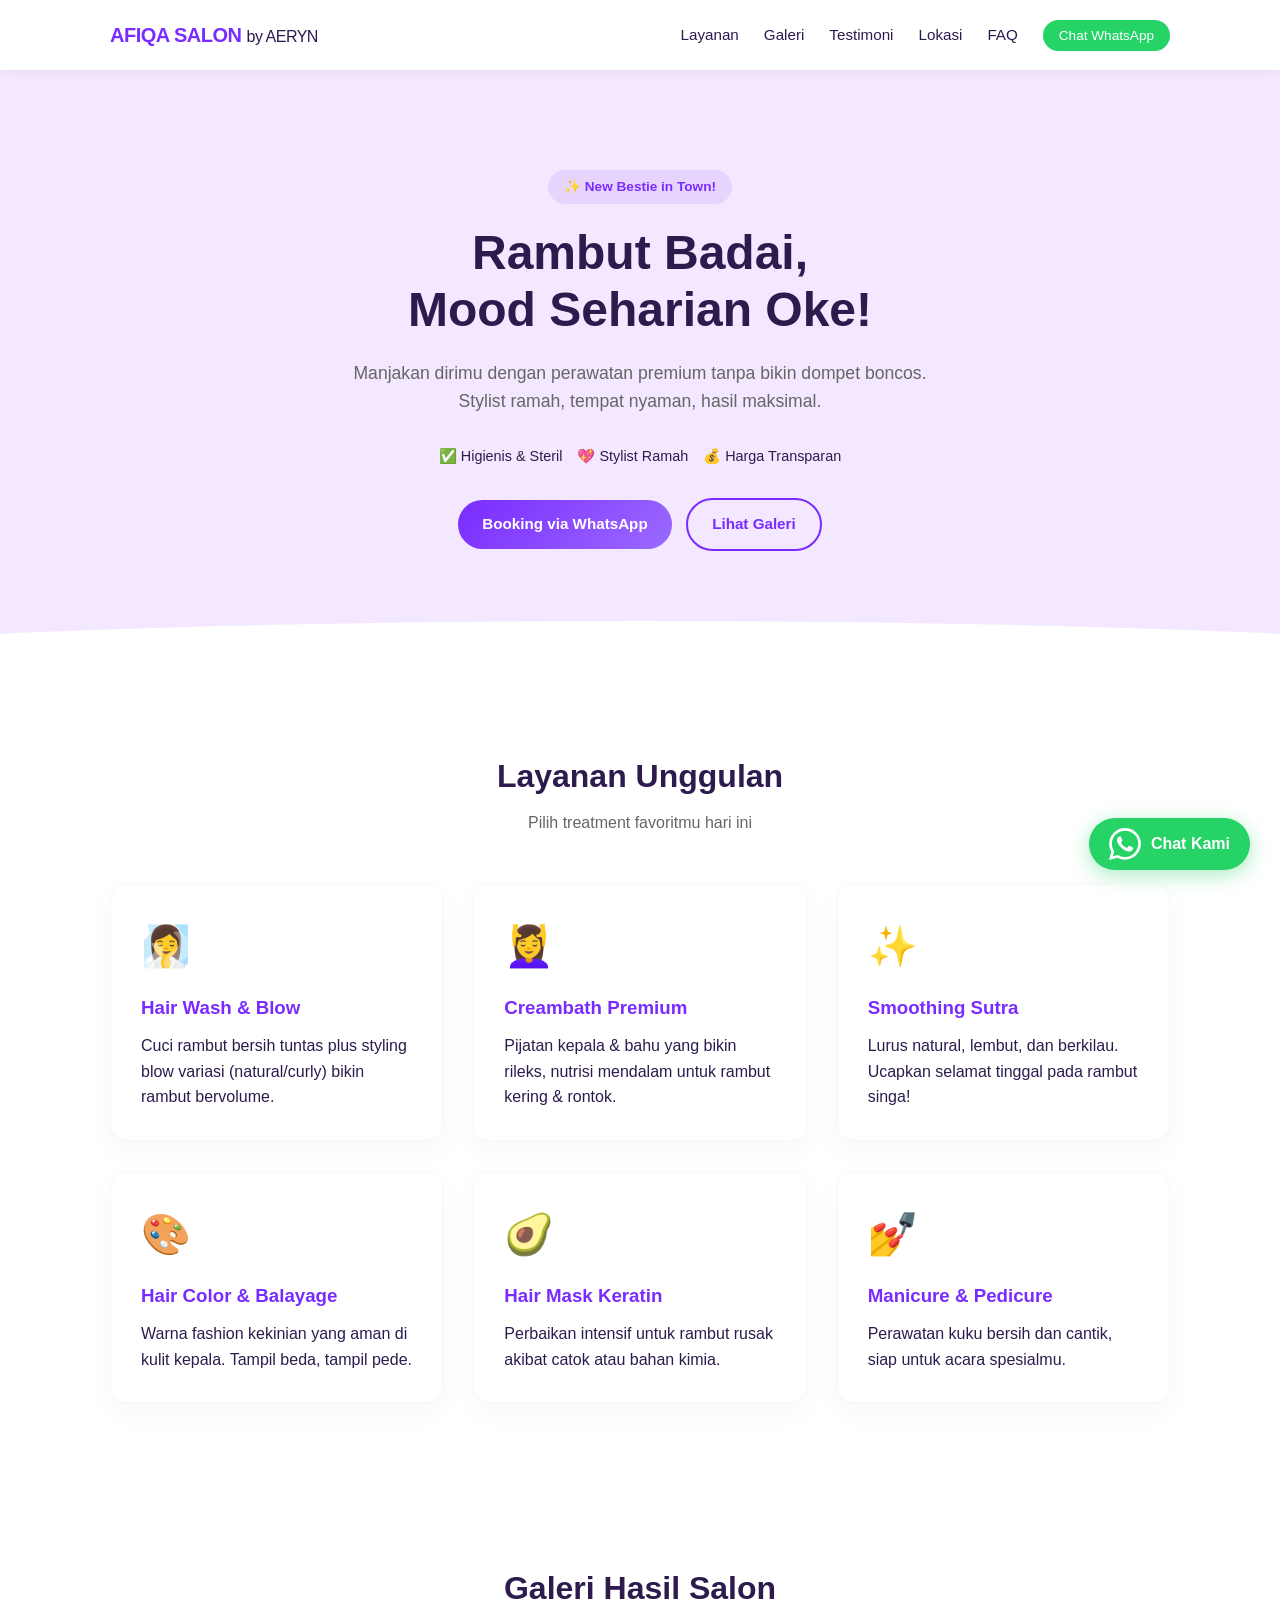
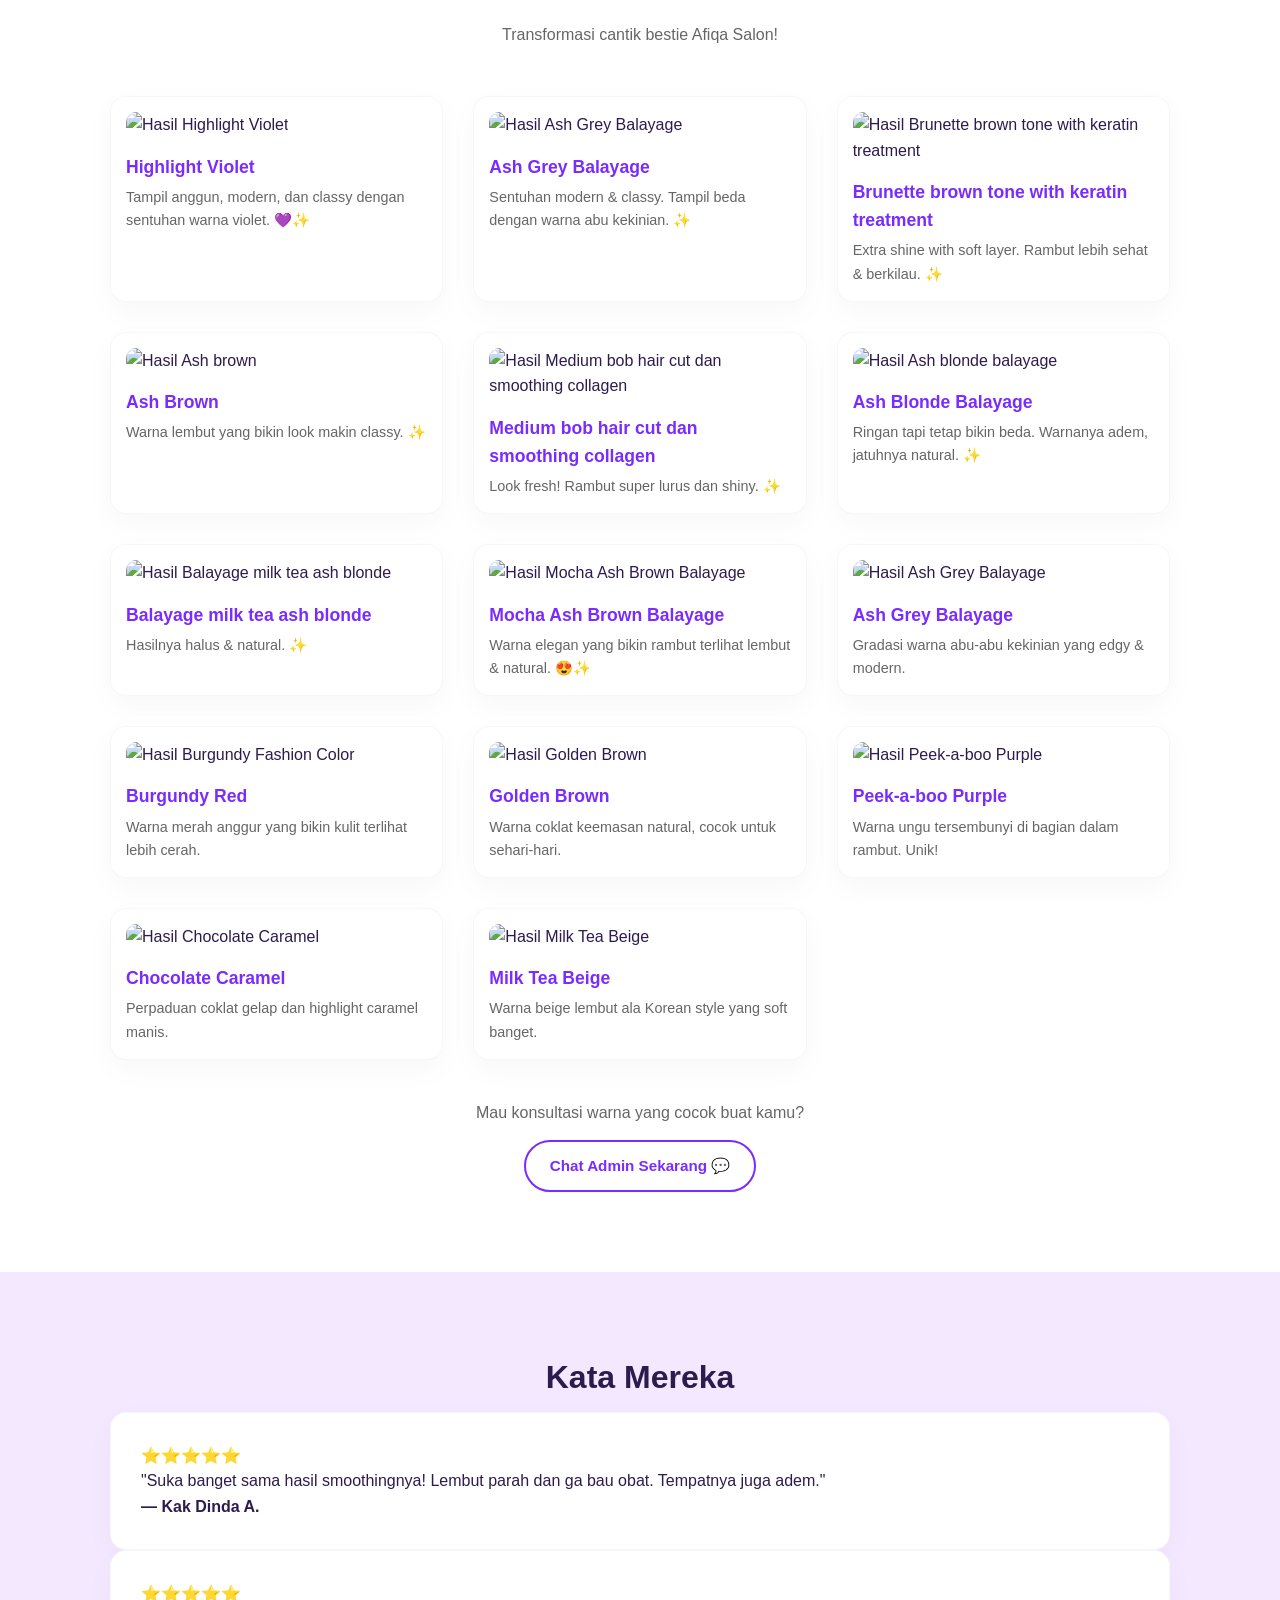
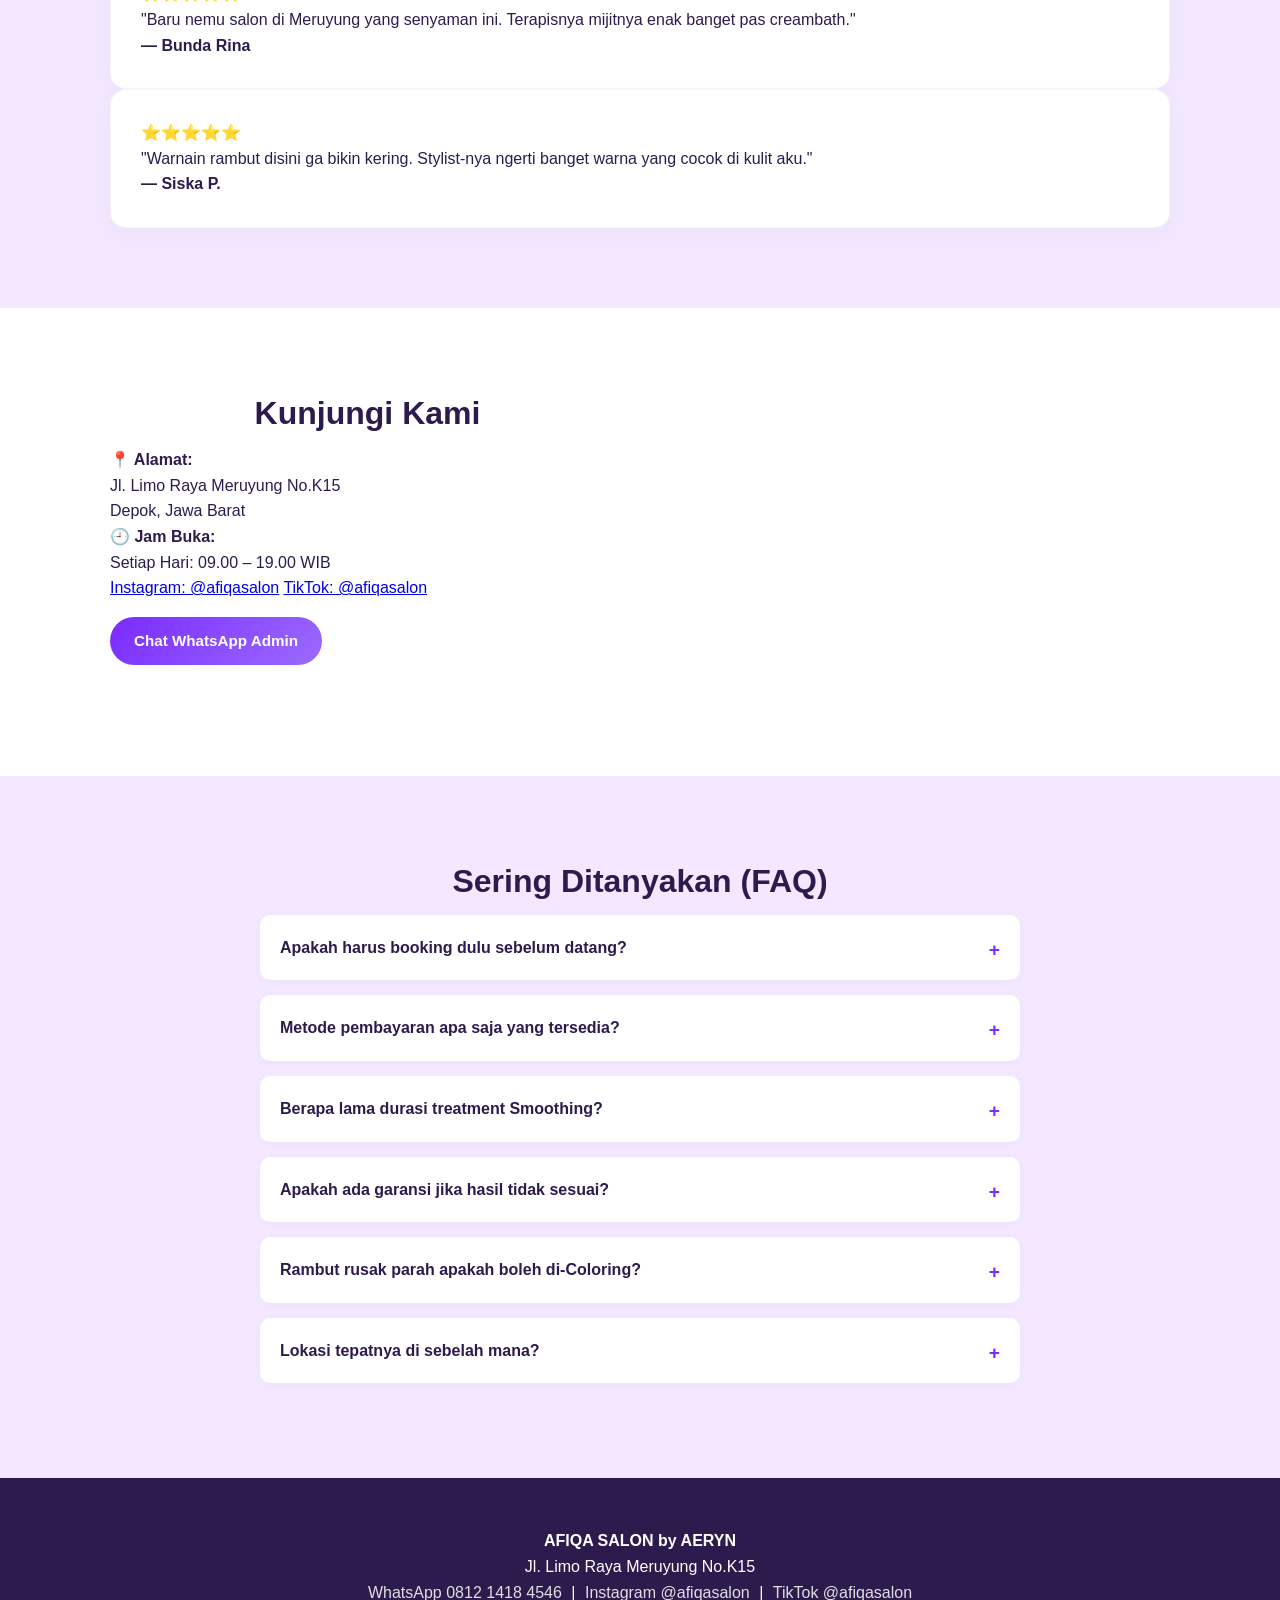
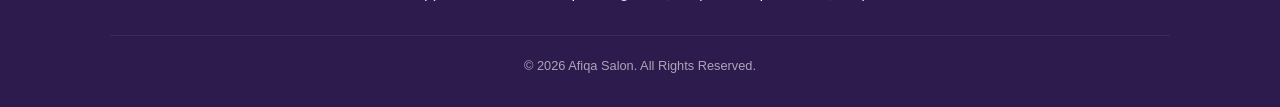
==== index.html @ 977af0cb "Add new gallery items for hair transformations Added new gallery items for Highlight Violet and Ash " ====
<!DOCTYPE html>
<html lang="id">
<head>
    <meta charset="UTF-8">
    <meta name="viewport" content="width=device-width, initial-scale=1.0">
    <title>AFIQA SALON by AERYN | Salon Kecantikan Terbaik di Meruyung</title>
    <meta name="description" content="Salon wanita modern di Meruyung, Depok. Spesialis hair spa, coloring, dan smoothing dengan harga terjangkau. Clean, higienis, dan nyaman. Booking via WA sekarang!">
    <meta name="keywords" content="salon meruyung, salon depok, smoothing rambut depok, hair color depok, afiqa salon, aeryn salon">
    <meta name="author" content="AFIQA SALON by AERYN">
    <meta name="theme-color" content="#7A2BFF">
    
    <!-- Open Graph / Facebook -->
    <meta property="og:type" content="website">
    <meta property="og:url" content="https://afiqasalon.pages.dev/">
    <meta property="og:title" content="AFIQA SALON by AERYN - Your Beauty Destination">
    <meta property="og:description" content="Manjakan diri di salon paling aesthetic dan nyaman di Meruyung. Buka setiap hari 09.00 - 19.00.">
    
    <!-- Canonical (Ganti URL ini nanti dengan domain aslimu) -->
    <link rel="canonical" href="https://afiqasalon.pages.dev/">
    
    <!-- Favicon & Manifest -->
    <link rel="icon" href="data:image/svg+xml,<svg xmlns=%22http://www.w3.org/2000/svg%22 viewBox=%220 0 100 100%22><text y=%22.9em%22 font-size=%2290%22>💇‍♀️</text></svg>">
    <link rel="manifest" href="/manifest.webmanifest">
    
    <link rel="stylesheet" href="styles.css">
</head>
<body>

    <!-- Navbar -->
    <nav class="navbar">
        <div class="container nav-container">
            <a href="#" class="logo">AFIQA SALON <span class="sub-logo">by AERYN</span></a>
            <button class="menu-toggle" aria-label="Buka Menu">
                <span></span>
                <span></span>
                <span></span>
            </button>
            <ul class="nav-menu">
                <li><a href="#layanan">Layanan</a></li>
                <li><a href="#galeri">Galeri</a></li>
                <li><a href="#testimoni">Testimoni</a></li>
                <li><a href="#lokasi">Lokasi</a></li>
                <li><a href="#faq">FAQ</a></li>
                <li><a href="https://wa.me/6281214184546?text=Halo%20AFIQA%20SALON%20by%20AERYN,%20saya%20mau%20booking%20layanan..." target="_blank" class="btn-nav">Chat WhatsApp</a></li>
            </ul>
        </div>
    </nav>

    <!-- Hero Section -->
    <header class="hero">
        <div class="container hero-content">
            <span class="badge-pill">✨ New Bestie in Town!</span>
            <h1>Rambut Badai, <br>Mood Seharian Oke!</h1>
            <p>Manjakan dirimu dengan perawatan premium tanpa bikin dompet boncos. Stylist ramah, tempat nyaman, hasil maksimal.</p>
            
            <div class="trust-badges">
                <div class="badge-item">✅ Higienis & Steril</div>
                <div class="badge-item">💖 Stylist Ramah</div>
                <div class="badge-item">💰 Harga Transparan</div>
            </div>

            <div class="hero-buttons">
                <a href="https://wa.me/6281214184546?text=Halo%20AFIQA%20SALON,%20saya%20mau%20booking..." class="btn btn-primary">Booking via WhatsApp</a>
                <a href="#galeri" class="btn btn-outline">Lihat Galeri</a>
            </div>
        </div>
        <!-- Abstract Background Shape -->
        <div class="hero-shape"></div>
    </header>

    <!-- Layanan Section -->
    <section id="layanan" class="section">
        <div class="container">
            <h2 class="section-title">Layanan Unggulan</h2>
            <p class="section-subtitle">Pilih treatment favoritmu hari ini</p>
            
            <div class="grid-3">
                <div class="card service-card">
                    <div class="icon-box">🧖‍♀️</div>
                    <h3>Hair Wash & Blow</h3>
                    <p>Cuci rambut bersih tuntas plus styling blow variasi (natural/curly) bikin rambut bervolume.</p>
                </div>
                <div class="card service-card">
                    <div class="icon-box">💆‍♀️</div>
                    <h3>Creambath Premium</h3>
                    <p>Pijatan kepala & bahu yang bikin rileks, nutrisi mendalam untuk rambut kering & rontok.</p>
                </div>
                <div class="card service-card">
                    <div class="icon-box">✨</div>
                    <h3>Smoothing Sutra</h3>
                    <p>Lurus natural, lembut, dan berkilau. Ucapkan selamat tinggal pada rambut singa!</p>
                </div>
                <div class="card service-card">
                    <div class="icon-box">🎨</div>
                    <h3>Hair Color & Balayage</h3>
                    <p>Warna fashion kekinian yang aman di kulit kepala. Tampil beda, tampil pede.</p>
                </div>
                <div class="card service-card">
                    <div class="icon-box">🥑</div>
                    <h3>Hair Mask Keratin</h3>
                    <p>Perbaikan intensif untuk rambut rusak akibat catok atau bahan kimia.</p>
                </div>
                <div class="card service-card">
                    <div class="icon-box">💅</div>
                    <h3>Manicure & Pedicure</h3>
                    <p>Perawatan kuku bersih dan cantik, siap untuk acara spesialmu.</p>
                </div>
            </div>
        </div>
    </section>

    <!-- Galeri Section -->
    <section id="galeri" class="section">
        <div class="container">
            <h2 class="section-title" style="margin-bottom: 0.5rem;">Galeri Hasil Salon</h2>
            <p class="section-subtitle">Transformasi cantik bestie Afiqa Salon!</p>
            
            <div class="grid-3">
                <!-- Gallery Item New 8: Highlight Violet -->
                <div class="card" style="padding: 15px;">
                    <img src="https://www.dropbox.com/scl/fi/x3fse1809inojt753k3mg/Highlight-violet-warna-rambut-untuk-kamu-yang-suka-tampil-anggun-modern-dan-classy-DM-un.jpg?rlkey=fkeeu6sradvlmoeugg1gchors&st=yut0lg2m&raw=1" alt="Hasil Highlight Violet" style="width: 100%; border-radius: 10px; margin-bottom: 15px; object-fit: cover;">
                    <h3 style="font-size: 1.1rem; color: #7A2BFF; margin-bottom: 5px;">Highlight Violet</h3>
                    <p style="font-size: 0.9rem; color: #666;">Tampil anggun, modern, dan classy dengan sentuhan warna violet. 💜✨</p>
                </div>

                <!-- Gallery Item New 7: Ash Grey Balayage -->
                <div class="card" style="padding: 15px;">
                    <img src="https://www.dropbox.com/scl/fi/pt6wq5h4jv4skzu51ros0/Sentuhan-ash-grey-balayage-hair-color-untuk-tampilan-modern-classy.-Booking-sekarang-di-Afiqa.jpg?rlkey=xzcoh3x76z1ruvzwqwnoqb5gn&st=mdpvgg40&raw=1" alt="Hasil Ash Grey Balayage" style="width: 100%; border-radius: 10px; margin-bottom: 15px; object-fit: cover;">
                    <h3 style="font-size: 1.1rem; color: #7A2BFF; margin-bottom: 5px;">Ash Grey Balayage</h3>
                    <p style="font-size: 0.9rem; color: #666;">Sentuhan modern & classy. Tampil beda dengan warna abu kekinian. ✨</p>
                </div>

                <!-- Gallery Item New 6: Brunette Brown Keratin -->
                <div class="card" style="padding: 15px;">
                    <img src="https://www.dropbox.com/scl/fi/wz4gps4l8qcu2ibroqya8/Brunette-brown-tone-with-keratin-treatment-for-extra-shine-soft-layer-haircut-hasil-rambut-leb.jpg?rlkey=qk6pgb756dadqr0v7x58l6ger&st=tzw82gbe&raw=1" alt="Hasil Brunette brown tone with keratin treatment" style="width: 100%; border-radius: 10px; margin-bottom: 15px; object-fit: cover;">
                    <h3 style="font-size: 1.1rem; color: #7A2BFF; margin-bottom: 5px;">Brunette brown tone with keratin treatment</h3>
                    <p style="font-size: 0.9rem; color: #666;">Extra shine with soft layer. Rambut lebih sehat & berkilau. ✨</p>
                </div>

                <!-- Gallery Item New 5: Ash Brown -->
                <div class="card" style="padding: 15px;">
                    <img src="https://www.dropbox.com/scl/fi/2mrfsfkgs76cr00grqhcn/Ash-brown-yang-lembut-bikin-look-makin-classy-Hair-glow-up-di-Afiqa-Salon-Depok-WhatsApp-08.jpg?rlkey=ppgi6d2tetlp5t78g3uf752zt&st=4bm3r4z6&raw=1" alt="Hasil Ash brown" style="width: 100%; border-radius: 10px; margin-bottom: 15px; object-fit: cover;">
                    <h3 style="font-size: 1.1rem; color: #7A2BFF; margin-bottom: 5px;">Ash Brown</h3>
                    <p style="font-size: 0.9rem; color: #666;">Warna lembut yang bikin look makin classy. ✨</p>
                </div>

                <!-- Gallery Item New 4: Medium Bob Smoothing -->
                <div class="card" style="padding: 15px;">
                    <img src="https://www.dropbox.com/scl/fi/q9vpgijvdb1au7ytzxhoq/Medium-bob-hair-cut-dan-smoothing-collagen-Look-fresh-rambut-super-lurus-dan-shiny-WhatsApp.jpg?rlkey=foz5ab482432v4zn14q6qtj7s&st=yzc56fzk&raw=1" alt="Hasil Medium bob hair cut dan smoothing collagen" style="width: 100%; border-radius: 10px; margin-bottom: 15px; object-fit: cover;">
                    <h3 style="font-size: 1.1rem; color: #7A2BFF; margin-bottom: 5px;">Medium bob hair cut dan smoothing collagen</h3>
                    <p style="font-size: 0.9rem; color: #666;">Look fresh! Rambut super lurus dan shiny. ✨</p>
                </div>

                <!-- Gallery Item New 3: Ash Blonde Balayage -->
                <div class="card" style="padding: 15px;">
                    <img src="https://www.dropbox.com/scl/fi/lehqfsj1n1rw3a82kvaph/Ash-blonde-balayage-yang-ringan-tapi-tetep-bikin-beda-Warnanya-adem-jatuhnya-natural-cocok-b.jpg?rlkey=tk1cnfyajav2bvltd6xof5pgb&st=8n9v334v&raw=1" alt="Hasil Ash blonde balayage" style="width: 100%; border-radius: 10px; margin-bottom: 15px; object-fit: cover;">
                    <h3 style="font-size: 1.1rem; color: #7A2BFF; margin-bottom: 5px;">Ash Blonde Balayage</h3>
                    <p style="font-size: 0.9rem; color: #666;">Ringan tapi tetap bikin beda. Warnanya adem, jatuhnya natural. ✨</p>
                </div>

                <!-- Gallery Item New 2: Balayage Milk Tea -->
                <div class="card" style="padding: 15px;">
                    <img src="https://www.dropbox.com/scl/fi/zused8e2z5j93pp29bi5c/Balayage-milk-tea-ash-blonde-hasilnya-halus-natural-WhatsApp-0812-1418-4546-Admin.jpg?rlkey=kz6nabhq6qx47kibu5al3whzl&st=lgftc0iq&raw=1" alt="Hasil Balayage milk tea ash blonde" style="width: 100%; border-radius: 10px; margin-bottom: 15px; object-fit: cover;">
                    <h3 style="font-size: 1.1rem; color: #7A2BFF; margin-bottom: 5px;">Balayage milk tea ash blonde</h3>
                    <p style="font-size: 0.9rem; color: #666;">Hasilnya halus & natural. ✨</p>
                </div>

                <!-- Gallery Item New: Mocha Ash Brown -->
                <div class="card" style="padding: 15px;">
                    <img src="https://www.dropbox.com/scl/fi/ee47o6e1p844intaveqnm/Mocha-ash-brown-balayage-yang-elegan-bikin-rambut-terlihat-lembut-natural-WhatsApp-081.jpg?rlkey=h6k2ppg47h3mg1kr2bjfz35bs&st=4zaicc5p&raw=1" alt="Hasil Mocha Ash Brown Balayage" style="width: 100%; border-radius: 10px; margin-bottom: 15px; object-fit: cover;">
                    <h3 style="font-size: 1.1rem; color: #7A2BFF; margin-bottom: 5px;">Mocha Ash Brown Balayage</h3>
                    <p style="font-size: 0.9rem; color: #666;">Warna elegan yang bikin rambut terlihat lembut & natural. 😍✨</p>
                </div>

                <!-- Gallery Item 1 -->
                <div class="card" style="padding: 15px;">
                    <img src="https://placehold.co/400x500/F3E8FF/7A2BFF?text=Ash+Grey+Balayage" alt="Hasil Ash Grey Balayage" style="width: 100%; border-radius: 10px; margin-bottom: 15px; object-fit: cover;">
                    <h3 style="font-size: 1.1rem; color: #7A2BFF; margin-bottom: 5px;">Ash Grey Balayage</h3>
                    <p style="font-size: 0.9rem; color: #666;">Gradasi warna abu-abu kekinian yang edgy & modern.</p>
                </div>

                <!-- Gallery Item 2 -->
                <div class="card" style="padding: 15px;">
                    <img src="https://placehold.co/400x500/F3E8FF/7A2BFF?text=Burgundy+Fashion" alt="Hasil Burgundy Fashion Color" style="width: 100%; border-radius: 10px; margin-bottom: 15px; object-fit: cover;">
                    <h3 style="font-size: 1.1rem; color: #7A2BFF; margin-bottom: 5px;">Burgundy Red</h3>
                    <p style="font-size: 0.9rem; color: #666;">Warna merah anggur yang bikin kulit terlihat lebih cerah.</p>
                </div>

                <!-- Gallery Item 3 -->
                <div class="card" style="padding: 15px;">
                    <img src="https://placehold.co/400x500/F3E8FF/7A2BFF?text=Golden+Brown" alt="Hasil Golden Brown" style="width: 100%; border-radius: 10px; margin-bottom: 15px; object-fit: cover;">
                    <h3 style="font-size: 1.1rem; color: #7A2BFF; margin-bottom: 5px;">Golden Brown</h3>
                    <p style="font-size: 0.9rem; color: #666;">Warna coklat keemasan natural, cocok untuk sehari-hari.</p>
                </div>
                
                 <!-- Gallery Item 4 -->
                 <div class="card" style="padding: 15px;">
                    <img src="https://placehold.co/400x500/F3E8FF/7A2BFF?text=Peek-a-boo+Purple" alt="Hasil Peek-a-boo Purple" style="width: 100%; border-radius: 10px; margin-bottom: 15px; object-fit: cover;">
                    <h3 style="font-size: 1.1rem; color: #7A2BFF; margin-bottom: 5px;">Peek-a-boo Purple</h3>
                    <p style="font-size: 0.9rem; color: #666;">Warna ungu tersembunyi di bagian dalam rambut. Unik!</p>
                </div>

                <!-- Gallery Item 5 -->
                <div class="card" style="padding: 15px;">
                    <img src="https://placehold.co/400x500/F3E8FF/7A2BFF?text=Chocolate+Caramel" alt="Hasil Chocolate Caramel" style="width: 100%; border-radius: 10px; margin-bottom: 15px; object-fit: cover;">
                    <h3 style="font-size: 1.1rem; color: #7A2BFF; margin-bottom: 5px;">Chocolate Caramel</h3>
                    <p style="font-size: 0.9rem; color: #666;">Perpaduan coklat gelap dan highlight caramel manis.</p>
                </div>

                <!-- Gallery Item 6 -->
                <div class="card" style="padding: 15px;">
                    <img src="https://placehold.co/400x500/F3E8FF/7A2BFF?text=Milk+Tea+Beige" alt="Hasil Milk Tea Beige" style="width: 100%; border-radius: 10px; margin-bottom: 15px; object-fit: cover;">
                    <h3 style="font-size: 1.1rem; color: #7A2BFF; margin-bottom: 5px;">Milk Tea Beige</h3>
                    <p style="font-size: 0.9rem; color: #666;">Warna beige lembut ala Korean style yang soft banget.</p>
                </div>
            </div>

            <div style="text-align: center; margin-top: 40px;">
                <p style="margin-bottom: 15px; color: #666;">Mau konsultasi warna yang cocok buat kamu?</p>
                <a href="https://wa.me/6281214184546?text=Halo%20Admin,%20mau%20konsultasi%20warna%20rambut..." target="_blank" class="btn btn-outline" style="margin-left: 0;">Chat Admin Sekarang 💬</a>
            </div>
        </div>
    </section>

    <!-- Testimoni Section -->
    <section id="testimoni" class="section bg-light">
        <div class="container">
            <h2 class="section-title">Kata Mereka</h2>
            <div class="scrolling-wrapper">
                <div class="card testimonial-card">
                    <div class="stars">⭐⭐⭐⭐⭐</div>
                    <p>"Suka banget sama hasil smoothingnya! Lembut parah dan ga bau obat. Tempatnya juga adem."</p>
                    <strong>— Kak Dinda A.</strong>
                </div>
                <div class="card testimonial-card">
                    <div class="stars">⭐⭐⭐⭐⭐</div>
                    <p>"Baru nemu salon di Meruyung yang senyaman ini. Terapisnya mijitnya enak banget pas creambath."</p>
                    <strong>— Bunda Rina</strong>
                </div>
                <div class="card testimonial-card">
                    <div class="stars">⭐⭐⭐⭐⭐</div>
                    <p>"Warnain rambut disini ga bikin kering. Stylist-nya ngerti banget warna yang cocok di kulit aku."</p>
                    <strong>— Siska P.</strong>
                </div>
            </div>
        </div>
    </section>

    <!-- Lokasi & Kontak -->
    <section id="lokasi" class="section">
        <div class="container">
            <div class="grid-2 location-grid">
                <div class="contact-info">
                    <h2 class="section-title text-left">Kunjungi Kami</h2>
                    <p class="address">
                        <strong>📍 Alamat:</strong><br>
                        Jl. Limo Raya Meruyung No.K15<br>
                        Depok, Jawa Barat
                    </p>
                    <p class="hours">
                        <strong>🕘 Jam Buka:</strong><br>
                        Setiap Hari: 09.00 – 19.00 WIB
                    </p>
                    <div class="social-links">
                        <a href="https://instagram.com/afiqasalon" target="_blank">Instagram: @afiqasalon</a>
                        <a href="https://tiktok.com/@afiqasalon" target="_blank">TikTok: @afiqasalon</a>
                    </div>
                    <a href="https://wa.me/6281214184546" class="btn btn-primary mt-2">Chat WhatsApp Admin</a>
                </div>
                <div class="map-wrapper">
                    <!-- Placeholder Maps iframe -->
                    <iframe src="https://www.google.com/maps/embed?pb=!1m18!1m12!1m3!1d3965.176885698308!2d106.7725283!3d-6.3711317!2m3!1f0!2f0!3f0!3m2!1i1024!2i768!4f13.1!3m3!1m2!1s0x2e69ef20e4b52479%3A0x6b00345091a0c8d9!2sJl.%20Raya%20Meruyung%2C%20Kota%20Depok%2C%20Jawa%20Barat!5e0!3m2!1sen!2sid!4v1700000000000!5m2!1sen!2sid" width="100%" height="300" style="border:0;" allowfullscreen="" loading="lazy" referrerpolicy="no-referrer-when-downgrade" title="Lokasi Afiqa Salon"></iframe>
                </div>
            </div>
        </div>
    </section>

    <!-- FAQ Section -->
    <section id="faq" class="section bg-light">
        <div class="container narrow-container">
            <h2 class="section-title">Sering Ditanyakan (FAQ)</h2>
            
            <details class="faq-item">
                <summary>Apakah harus booking dulu sebelum datang?</summary>
                <p>Kami sangat menyarankan untuk booking via WhatsApp agar kamu tidak perlu antre lama, terutama di akhir pekan.</p>
            </details>
            
            <details class="faq-item">
                <summary>Metode pembayaran apa saja yang tersedia?</summary>
                <p>Kami menerima pembayaran Tunai (Cash), Transfer Bank, dan QRIS (GoPay, OVO, Dana, ShopeePay).</p>
            </details>
            
            <details class="faq-item">
                <summary>Berapa lama durasi treatment Smoothing?</summary>
                <p>Smoothing biasanya memakan waktu 3 - 5 jam tergantung panjang dan ketebalan rambutmu.</p>
            </details>
            
            <details class="faq-item">
                <summary>Apakah ada garansi jika hasil tidak sesuai?</summary>
                <p>Ya, kami memberikan garansi perbaikan maksimal 3 hari setelah treatment jika hasil tidak sesuai prosedur.</p>
            </details>

            <details class="faq-item">
                <summary>Rambut rusak parah apakah boleh di-Coloring?</summary>
                <p>Sebaiknya konsultasi dulu. Jika terlalu rusak, kami sarankan treatment Hair Mask atau Keratin dulu sebelum pewarnaan.</p>
            </details>

            <details class="faq-item">
                <summary>Lokasi tepatnya di sebelah mana?</summary>
                <p>Kami berada di Jl. Limo Raya Meruyung No.K15. Cek Google Maps di atas untuk titik pasnya!</p>
            </details>
        </div>
    </section>

    <!-- Footer -->
    <footer>
        <div class="container footer-content">
            <p><strong>AFIQA SALON by AERYN</strong></p>
            <p>Jl. Limo Raya Meruyung No.K15</p>
            <p>
                <a href="https://wa.me/6281214184546">WhatsApp 0812 1418 4546</a> | 
                <a href="https://instagram.com/afiqasalon">Instagram @afiqasalon</a> | 
                <a href="https://tiktok.com/@afiqasalon">TikTok @afiqasalon</a>
            </p>
            <p class="copyright">&copy; <span id="year"></span> Afiqa Salon. All Rights Reserved.</p>
        </div>
    </footer>

    <!-- Floating WA Button -->
    <a href="https://wa.me/6281214184546?text=Halo%20AFIQA%20SALON%20by%20AERYN,%20saya%20mau%20booking%20layanan..." class="floating-wa" target="_blank" aria-label="Chat WhatsApp">
        <svg viewBox="0 0 24 24" width="32" height="32" fill="white"><path d="M17.472 14.382c-.297-.149-1.758-.867-2.03-.967-.273-.099-.471-.148-.67.15-.197.297-.767.966-.94 1.164-.173.199-.347.223-.644.075-.297-.15-1.255-.463-2.39-1.475-.883-.788-1.48-1.761-1.653-2.059-.173-.297-.018-.458.13-.606.134-.133.298-.347.446-.52.149-.174.198-.298.298-.497.099-.198.05-.371-.025-.52-.075-.149-.669-1.612-.916-2.207-.242-.579-.487-.5-.669-.51-.173-.008-.371-.01-.57-.01-.198 0-.52.074-.792.372-.272.297-1.04 1.016-1.04 2.479 0 1.462 1.065 2.875 1.213 3.074.149.198 2.096 3.2 5.077 4.487.709.306 1.262.489 1.694.625.712.227 1.36.195 1.871.118.571-.085 1.758-.719 2.006-1.413.248-.694.248-1.289.173-1.413-.074-.124-.272-.198-.57-.347m-5.421 7.403h-.004a9.87 9.87 0 01-5.031-1.378l-.361-.214-3.741.982.998-3.648-.235-.374a9.86 9.86 0 01-1.51-5.26c.001-5.45 4.436-9.884 9.888-9.884 2.64 0 5.122 1.03 6.988 2.898a9.825 9.825 0 012.893 6.994c-.003 5.45-4.437 9.884-9.885 9.884m8.413-18.297A11.815 11.815 0 0012.05 0C5.495 0 .16 5.335.157 11.892c0 2.096.547 4.142 1.588 5.945L.057 24l6.305-1.654a11.882 11.882 0 005.683 1.448h.005c6.554 0 11.89-5.335 11.893-11.893a11.821 11.821 0 00-3.48-8.413Z"/></svg>
        <span>Chat Kami</span>
    </a>

    <!-- Structured Data (JSON-LD) -->
    <script type="application/ld+json">
    {
      "@context": "https://schema.org",
      "@type": "BeautySalon",
      "name": "AFIQA SALON by AERYN",
      "image": "https://afiqasalon.pages.dev/assets/logo-placeholder.jpg",
      "telephone": "+6281214184546",
      "url": "https://afiqasalon.pages.dev/",
      "address": {
        "@type": "PostalAddress",
        "streetAddress": "Jl. Limo Raya Meruyung No.K15",
        "addressLocality": "Depok",
        "addressRegion": "Jawa Barat",
        "addressCountry": "ID"
      },
      "openingHoursSpecification": {
        "@type": "OpeningHoursSpecification",
        "dayOfWeek": [
          "Monday",
          "Tuesday",
          "Wednesday",
          "Thursday",
          "Friday",
          "Saturday",
          "Sunday"
        ],
        "opens": "09:00",
        "closes": "19:00"
      },
      "priceRange": "$$"
    }
    </script>
    <script src="script.js"></script>
</body>
</html>
---- styles.css ----
/* --- Variables & Reset --- */
:root {
    --primary: #7A2BFF;
    --primary-dark: #5e1ec9;
    --secondary: #F3E8FF; /* Light Lavender */
    --text-dark: #2D1B4E;
    --text-light: #666;
    --white: #ffffff;
    --gradient: linear-gradient(135deg, #7A2BFF 0%, #9B6BFF 100%);
    --shadow: 0 4px 20px rgba(122, 43, 255, 0.1);
    --radius: 16px;
    --font-stack: -apple-system, BlinkMacSystemFont, "Segoe UI", Roboto, Helvetica, Arial, sans-serif;
}

* {
    margin: 0;
    padding: 0;
    box-sizing: border-box;
}

html {
    scroll-behavior: smooth;
    scroll-padding-top: 80px; /* Offset for sticky header */
}

body {
    font-family: var(--font-stack);
    color: var(--text-dark);
    background-color: var(--white);
    line-height: 1.6;
}

/* --- Utilities --- */
.container {
    max-width: 1100px;
    margin: 0 auto;
    padding: 0 20px;
}

.narrow-container {
    max-width: 800px;
    margin: 0 auto;
    padding: 0 20px;
}

.section {
    padding: 80px 0;
}

.bg-light {
    background-color: var(--secondary);
}

.text-left { text-align: left; }
.mt-2 { margin-top: 1rem; }

/* --- Typography --- */
h1, h2, h3 {
    font-weight: 700;
    color: var(--text-dark);
}

.section-title {
    text-align: center;
    font-size: 2rem;
    margin-bottom: 0.5rem;
}

.section-subtitle {
    text-align: center;
    color: var(--text-light);
    margin-bottom: 3rem;
}

/* --- Buttons --- */
.btn {
    display: inline-block;
    padding: 12px 24px;
    border-radius: 50px;
    text-decoration: none;
    font-weight: 600;
    transition: transform 0.2s, box-shadow 0.2s;
    cursor: pointer;
    font-size: 0.95rem;
}

.btn:hover {
    transform: translateY(-2px);
    box-shadow: 0 5px 15px rgba(122, 43, 255, 0.25);
}

.btn-primary {
    background: var(--gradient);
    color: white;
    border: none;
}

.btn-outline {
    background: transparent;
    color: var(--primary);
    border: 2px solid var(--primary);
    margin-left: 10px;
}

/* --- Navbar --- */
.navbar {
    position: sticky;
    top: 0;
    background: rgba(255, 255, 255, 0.95);
    backdrop-filter: blur(10px);
    z-index: 1000;
    box-shadow: 0 2px 10px rgba(0,0,0,0.05);
    height: 70px;
    display: flex;
    align-items: center;
}

.nav-container {
    width: 100%;
    display: flex;
    justify-content: space-between;
    align-items: center;
}

.logo {
    font-size: 1.25rem;
    font-weight: 800;
    color: var(--primary);
    text-decoration: none;
    letter-spacing: -0.5px;
}

.sub-logo {
    font-weight: 400;
    font-size: 1rem;
    color: var(--text-dark);
}

.nav-menu {
    display: flex;
    list-style: none;
    gap: 25px;
    align-items: center;
}

.nav-menu a {
    text-decoration: none;
    color: var(--text-dark);
    font-weight: 500;
    font-size: 0.95rem;
    transition: color 0.3s;
}

.nav-menu a:hover {
    color: var(--primary);
}

.btn-nav {
    background: #25D366; /* WA Color */
    color: white !important;
    padding: 8px 16px;
    border-radius: 20px;
    font-size: 0.85rem !important;
}

.menu-toggle {
    display: none;
    background: none;
    border: none;
    cursor: pointer;
}

.menu-toggle span {
    display: block;
    width: 25px;
    height: 3px;
    background: var(--primary);
    margin: 5px 0;
    border-radius: 3px;
    transition: 0.3s;
}

/* --- Hero --- */
.hero {
    position: relative;
    padding: 100px 0 120px;
    background-color: var(--secondary);
    overflow: hidden;
    text-align: center;
}

.hero-content {
    position: relative;
    z-index: 2;
}

.badge-pill {
    background: rgba(122, 43, 255, 0.1);
    color: var(--primary);
    padding: 6px 16px;
    border-radius: 20px;
    font-size: 0.85rem;
    font-weight: 700;
    margin-bottom: 20px;
    display: inline-block;
}

.hero h1 {
    font-size: 3rem;
    line-height: 1.2;
    margin-bottom: 20px;
}

.hero p {
    max-width: 600px;
    margin: 0 auto 30px;
    font-size: 1.1rem;
    color: var(--text-light);
}

.trust-badges {
    display: flex;
    justify-content: center;
    gap: 15px;
    flex-wrap: wrap;
    margin-bottom: 30px;
    font-size: 0.9rem;
    font-weight: 500;
}

/* Decorative Shape */
.hero-shape {
    position: absolute;
    bottom: -50px;
    left: 0;
    width: 100%;
    height: 100px;
    background: var(--white);
    border-radius: 100% 100% 0 0;
    transform: scaleX(1.5);
}

/* --- Grids --- */
.grid-3 {
    display: grid;
    grid-template-columns: repeat(auto-fit, minmax(300px, 1fr));
    gap: 30px;
}

.grid-2 {
    display: grid;
    grid-template-columns: repeat(auto-fit, minmax(300px, 1fr));
    gap: 30px;
}

/* --- Cards --- */
.card {
    background: white;
    padding: 30px;
    border-radius: var(--radius);
    box-shadow: 0 10px 30px rgba(0,0,0,0.03);
    border: 1px solid rgba(0,0,0,0.03);
    transition: 0.3s;
}

.card:hover {
    transform: translateY(-5px);
    box-shadow: var(--shadow);
}

.icon-box {
    font-size: 2.5rem;
    margin-bottom: 15px;
}

.service-card h3 {
    margin-bottom: 10px;
    color: var(--primary);
}

.promo-card {
    border: 2px solid var(--primary);
    background: #fff;
    position: relative;
    overflow: hidden;
}

.promo-tag {
    position: absolute;
    top: 0;
    right: 0;
    background: #FF4757;
    color: white;
    padding: 5px 15px;
    font-size: 0.8rem;
    border-bottom-left-radius: 10px;
    font-weight: bold;
}

/* --- Pricelist Table --- */
.table-wrapper {
    overflow-x: auto;
    background: white;
    border-radius: var(--radius);
    box-shadow: var(--shadow);
    padding: 20px;
}

.pricelist-table {
    width: 100%;
    border-collapse: collapse;
    min-width: 500px;
}

.pricelist-table th, .pricelist-table td {
    text-align: left;
    padding: 15px;
    border-bottom: 1px solid #eee;
}

.pricelist-table th {
    color: var(--primary);
    font-weight: 700;
}

.pricelist-table td:last-child {
    font-weight: 600;
    color: var(--text-dark);
}

.price-note {
    font-size: 0.85rem;
    color: var(--text-light);
    margin-top: 10px;
    font-style: italic;
}

/* --- FAQ --- */
.faq-item {
    background: white;
    border-radius: 10px;
    margin-bottom: 15px;
    box-shadow: 0 2px 10px rgba(0,0,0,0.03);
    overflow: hidden;
}

.faq-item summary {
    padding: 20px;
    cursor: pointer;
    font-weight: 600;
    list-style: none; /* Hide default triangle */
    position: relative;
}

.faq-item summary::-webkit-details-marker {
    display: none;
}

.faq-item summary::after {
    content: '+';
    position: absolute;
    right: 20px;
    font-size: 1.2rem;
    color: var(--primary);
}

.faq-item[open] summary::after {
    content: '-';
}

.faq-item p {
    padding: 0 20px 20px;
    color: var(--text-light);
    border-top: 1px solid #f0f0f0;
    margin-top: 0;
    padding-top: 15px;
}

/* --- Footer --- */
footer {
    background: var(--text-dark);
    color: white;
    padding: 50px 0 30px;
    text-align: center;
}

footer a {
    color: #e0e0e0;
    text-decoration: none;
    margin: 0 5px;
}

footer a:hover {
    color: var(--primary);
}

.copyright {
    margin-top: 30px;
    font-size: 0.8rem;
    opacity: 0.6;
    border-top: 1px solid rgba(255,255,255,0.1);
    padding-top: 20px;
}

/* --- Floating WA --- */
.floating-wa {
    position: fixed;
    bottom: 30px;
    right: 30px;
    background: #25D366;
    color: white;
    display: flex;
    align-items: center;
    gap: 10px;
    padding: 10px 20px;
    border-radius: 50px;
    text-decoration: none;
    box-shadow: 0 5px 20px rgba(37, 211, 102, 0.4);
    font-weight: 600;
    z-index: 999;
    transition: 0.3s;
}

.floating-wa:hover {
    transform: scale(1.05);
}

/* --- Responsive Media Queries --- */
@media (max-width: 768px) {
    .menu-toggle {
        display: block;
    }

    .nav-menu {
        position: absolute;
        top: 70px;
        left: 0;
        width: 100%;
        background: white;
        flex-direction: column;
        padding: 20px;
        gap: 15px;
        box-shadow: 0 10px 20px rgba(0,0,0,0.05);
        display: none;
    }

    .nav-menu.active {
        display: flex;
    }

    .hero h1 {
        font-size: 2.2rem;
    }

    .location-grid {
        grid-template-columns: 1fr;
    }

    .floating-wa span {
        display: none; /* Only show icon on mobile to save space */
    }
    
    .floating-wa {
        padding: 12px;
        border-radius: 50%;
        bottom: 20px;
        right: 20px;
    }
}
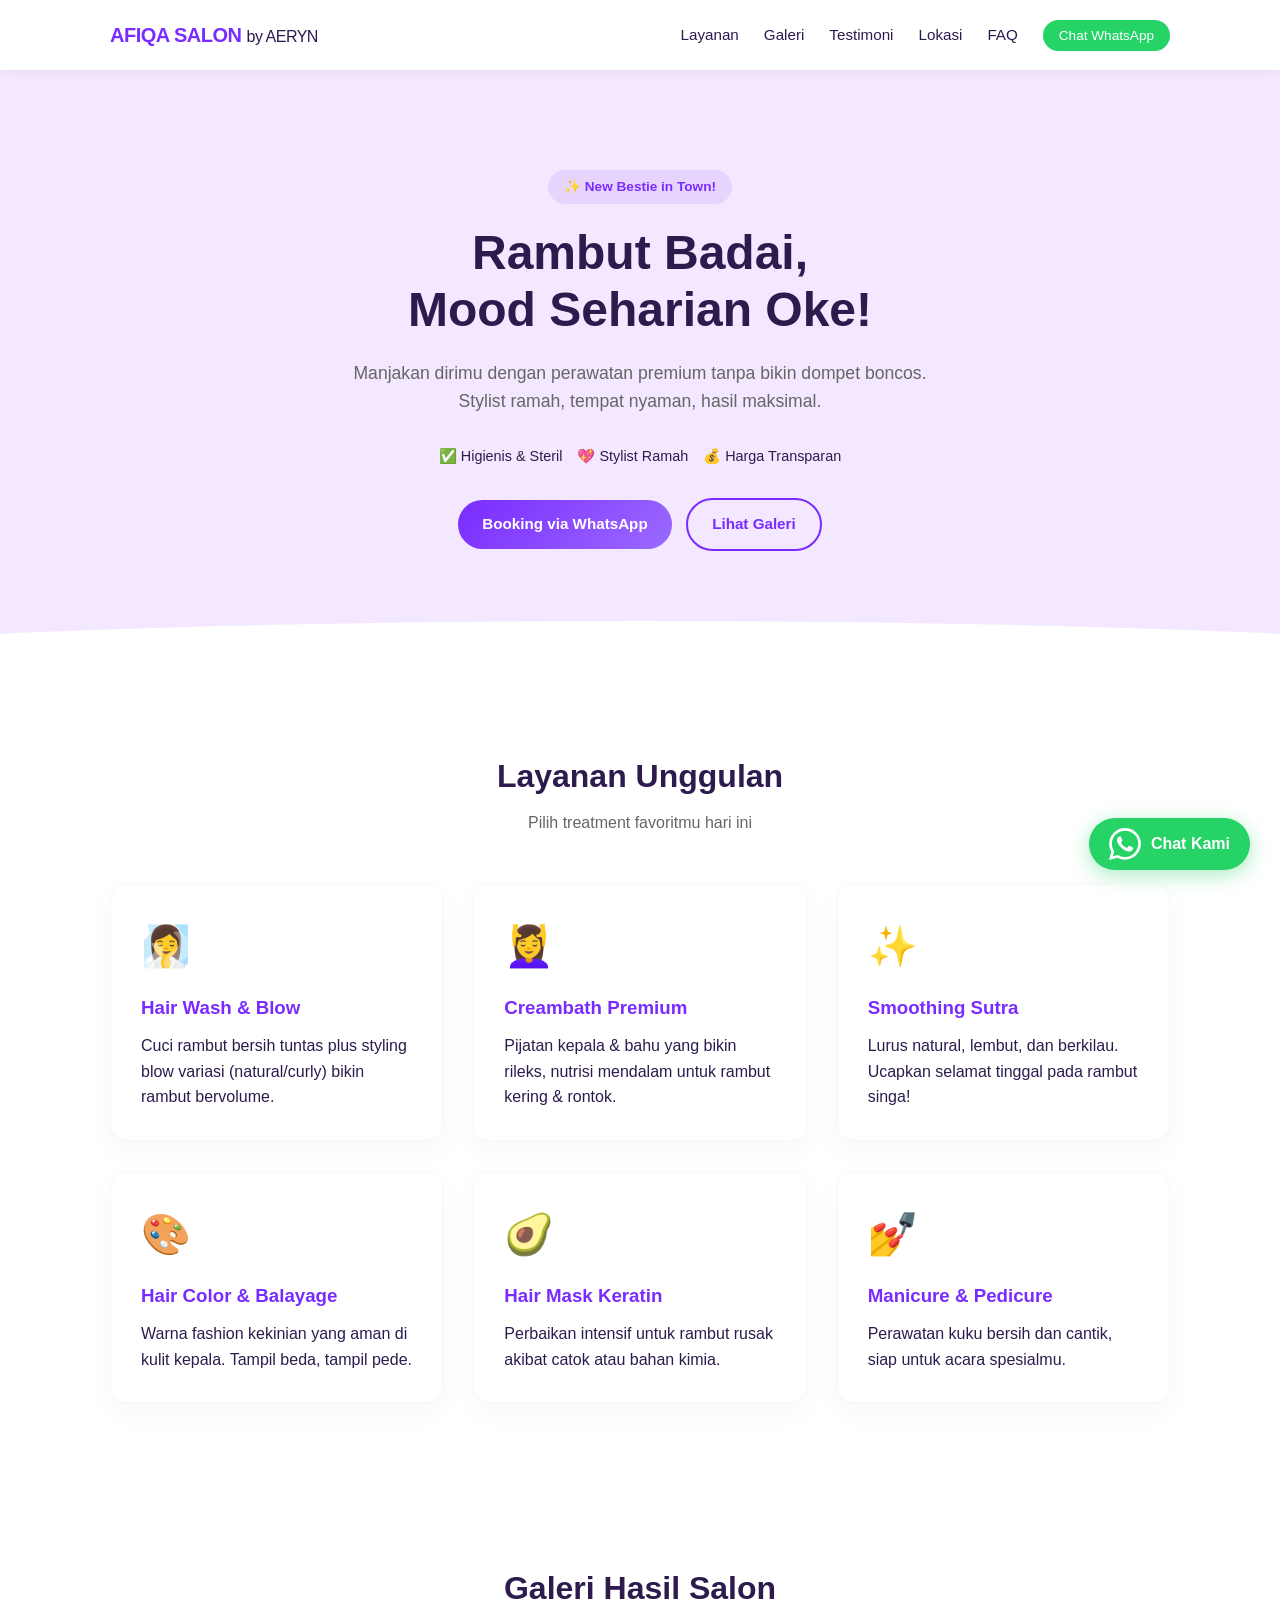
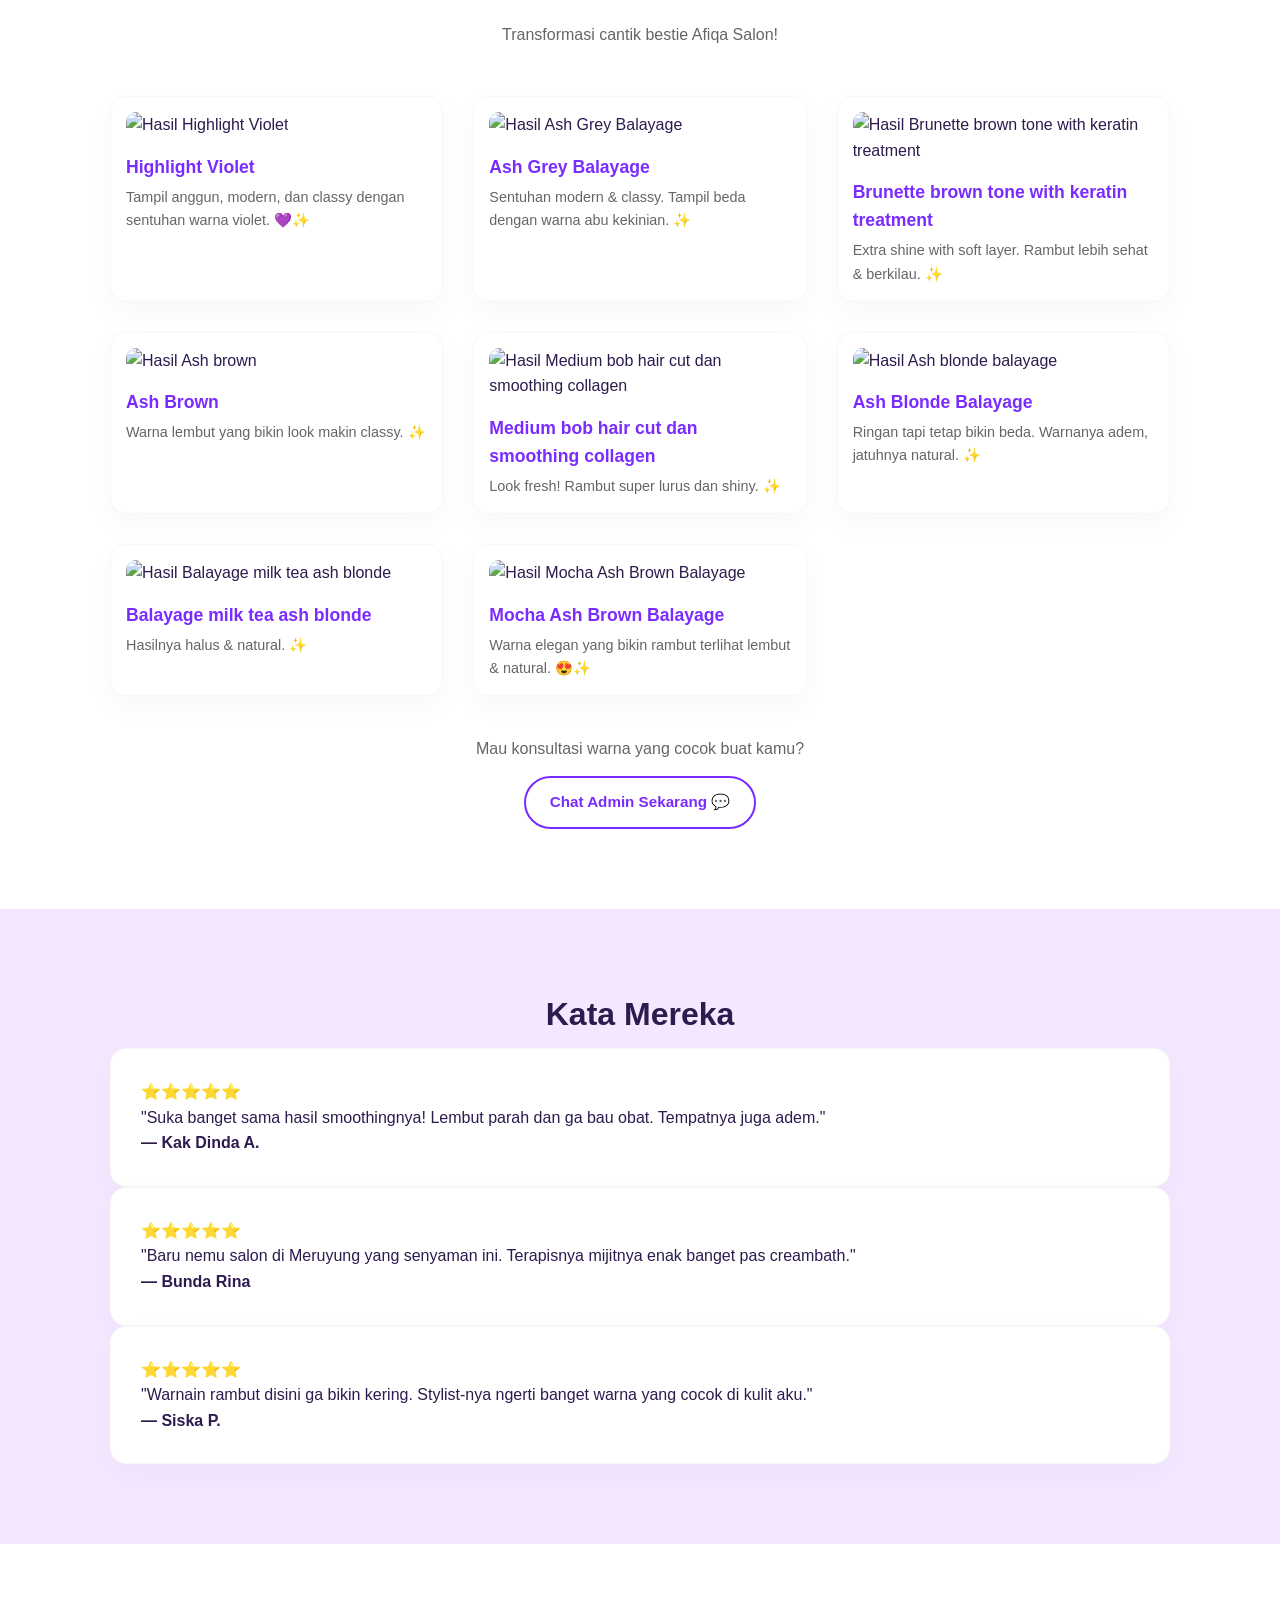
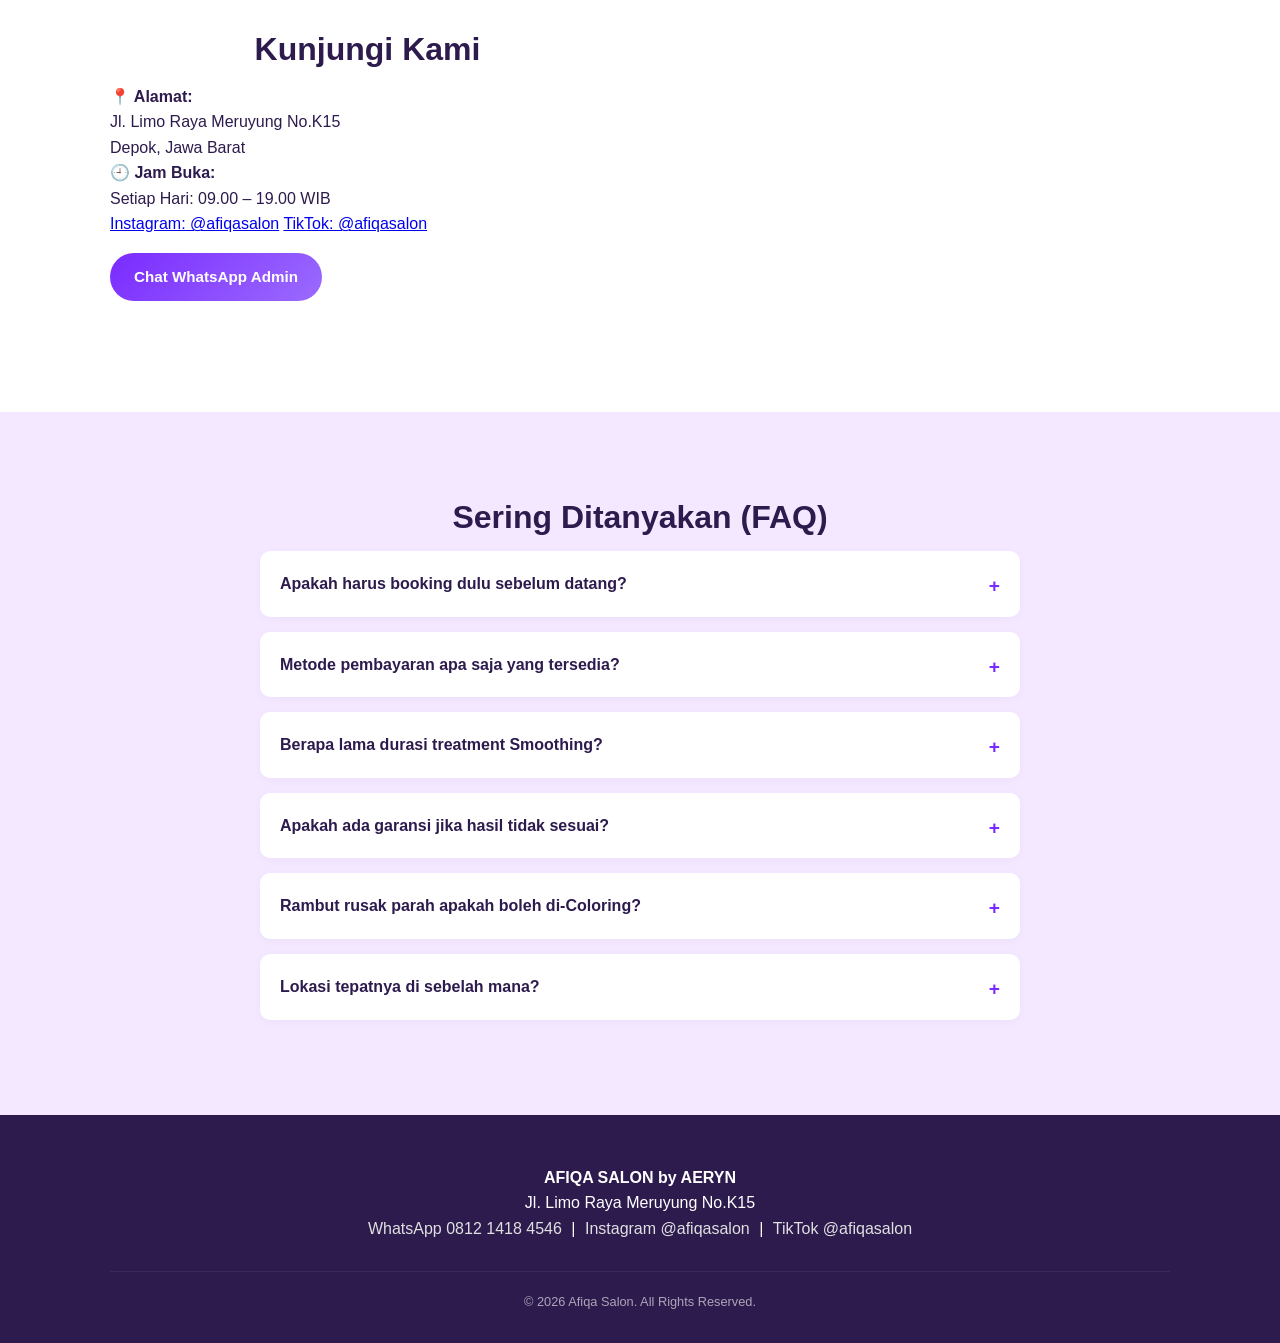
==== commit a3563059: "Remove gallery items from index.html Removed multiple gallery items from the HTML structure." ====
--- a/index.html
+++ b/index.html
@@ -172,47 +172,6 @@
                     <p style="font-size: 0.9rem; color: #666;">Warna elegan yang bikin rambut terlihat lembut & natural. 😍✨</p>
                 </div>
 
-                <!-- Gallery Item 1 -->
-                <div class="card" style="padding: 15px;">
-                    <img src="https://placehold.co/400x500/F3E8FF/7A2BFF?text=Ash+Grey+Balayage" alt="Hasil Ash Grey Balayage" style="width: 100%; border-radius: 10px; margin-bottom: 15px; object-fit: cover;">
-                    <h3 style="font-size: 1.1rem; color: #7A2BFF; margin-bottom: 5px;">Ash Grey Balayage</h3>
-                    <p style="font-size: 0.9rem; color: #666;">Gradasi warna abu-abu kekinian yang edgy & modern.</p>
-                </div>
-
-                <!-- Gallery Item 2 -->
-                <div class="card" style="padding: 15px;">
-                    <img src="https://placehold.co/400x500/F3E8FF/7A2BFF?text=Burgundy+Fashion" alt="Hasil Burgundy Fashion Color" style="width: 100%; border-radius: 10px; margin-bottom: 15px; object-fit: cover;">
-                    <h3 style="font-size: 1.1rem; color: #7A2BFF; margin-bottom: 5px;">Burgundy Red</h3>
-                    <p style="font-size: 0.9rem; color: #666;">Warna merah anggur yang bikin kulit terlihat lebih cerah.</p>
-                </div>
-
-                <!-- Gallery Item 3 -->
-                <div class="card" style="padding: 15px;">
-                    <img src="https://placehold.co/400x500/F3E8FF/7A2BFF?text=Golden+Brown" alt="Hasil Golden Brown" style="width: 100%; border-radius: 10px; margin-bottom: 15px; object-fit: cover;">
-                    <h3 style="font-size: 1.1rem; color: #7A2BFF; margin-bottom: 5px;">Golden Brown</h3>
-                    <p style="font-size: 0.9rem; color: #666;">Warna coklat keemasan natural, cocok untuk sehari-hari.</p>
-                </div>
-                
-                 <!-- Gallery Item 4 -->
-                 <div class="card" style="padding: 15px;">
-                    <img src="https://placehold.co/400x500/F3E8FF/7A2BFF?text=Peek-a-boo+Purple" alt="Hasil Peek-a-boo Purple" style="width: 100%; border-radius: 10px; margin-bottom: 15px; object-fit: cover;">
-                    <h3 style="font-size: 1.1rem; color: #7A2BFF; margin-bottom: 5px;">Peek-a-boo Purple</h3>
-                    <p style="font-size: 0.9rem; color: #666;">Warna ungu tersembunyi di bagian dalam rambut. Unik!</p>
-                </div>
-
-                <!-- Gallery Item 5 -->
-                <div class="card" style="padding: 15px;">
-                    <img src="https://placehold.co/400x500/F3E8FF/7A2BFF?text=Chocolate+Caramel" alt="Hasil Chocolate Caramel" style="width: 100%; border-radius: 10px; margin-bottom: 15px; object-fit: cover;">
-                    <h3 style="font-size: 1.1rem; color: #7A2BFF; margin-bottom: 5px;">Chocolate Caramel</h3>
-                    <p style="font-size: 0.9rem; color: #666;">Perpaduan coklat gelap dan highlight caramel manis.</p>
-                </div>
-
-                <!-- Gallery Item 6 -->
-                <div class="card" style="padding: 15px;">
-                    <img src="https://placehold.co/400x500/F3E8FF/7A2BFF?text=Milk+Tea+Beige" alt="Hasil Milk Tea Beige" style="width: 100%; border-radius: 10px; margin-bottom: 15px; object-fit: cover;">
-                    <h3 style="font-size: 1.1rem; color: #7A2BFF; margin-bottom: 5px;">Milk Tea Beige</h3>
-                    <p style="font-size: 0.9rem; color: #666;">Warna beige lembut ala Korean style yang soft banget.</p>
-                </div>
             </div>
 
             <div style="text-align: center; margin-top: 40px;">
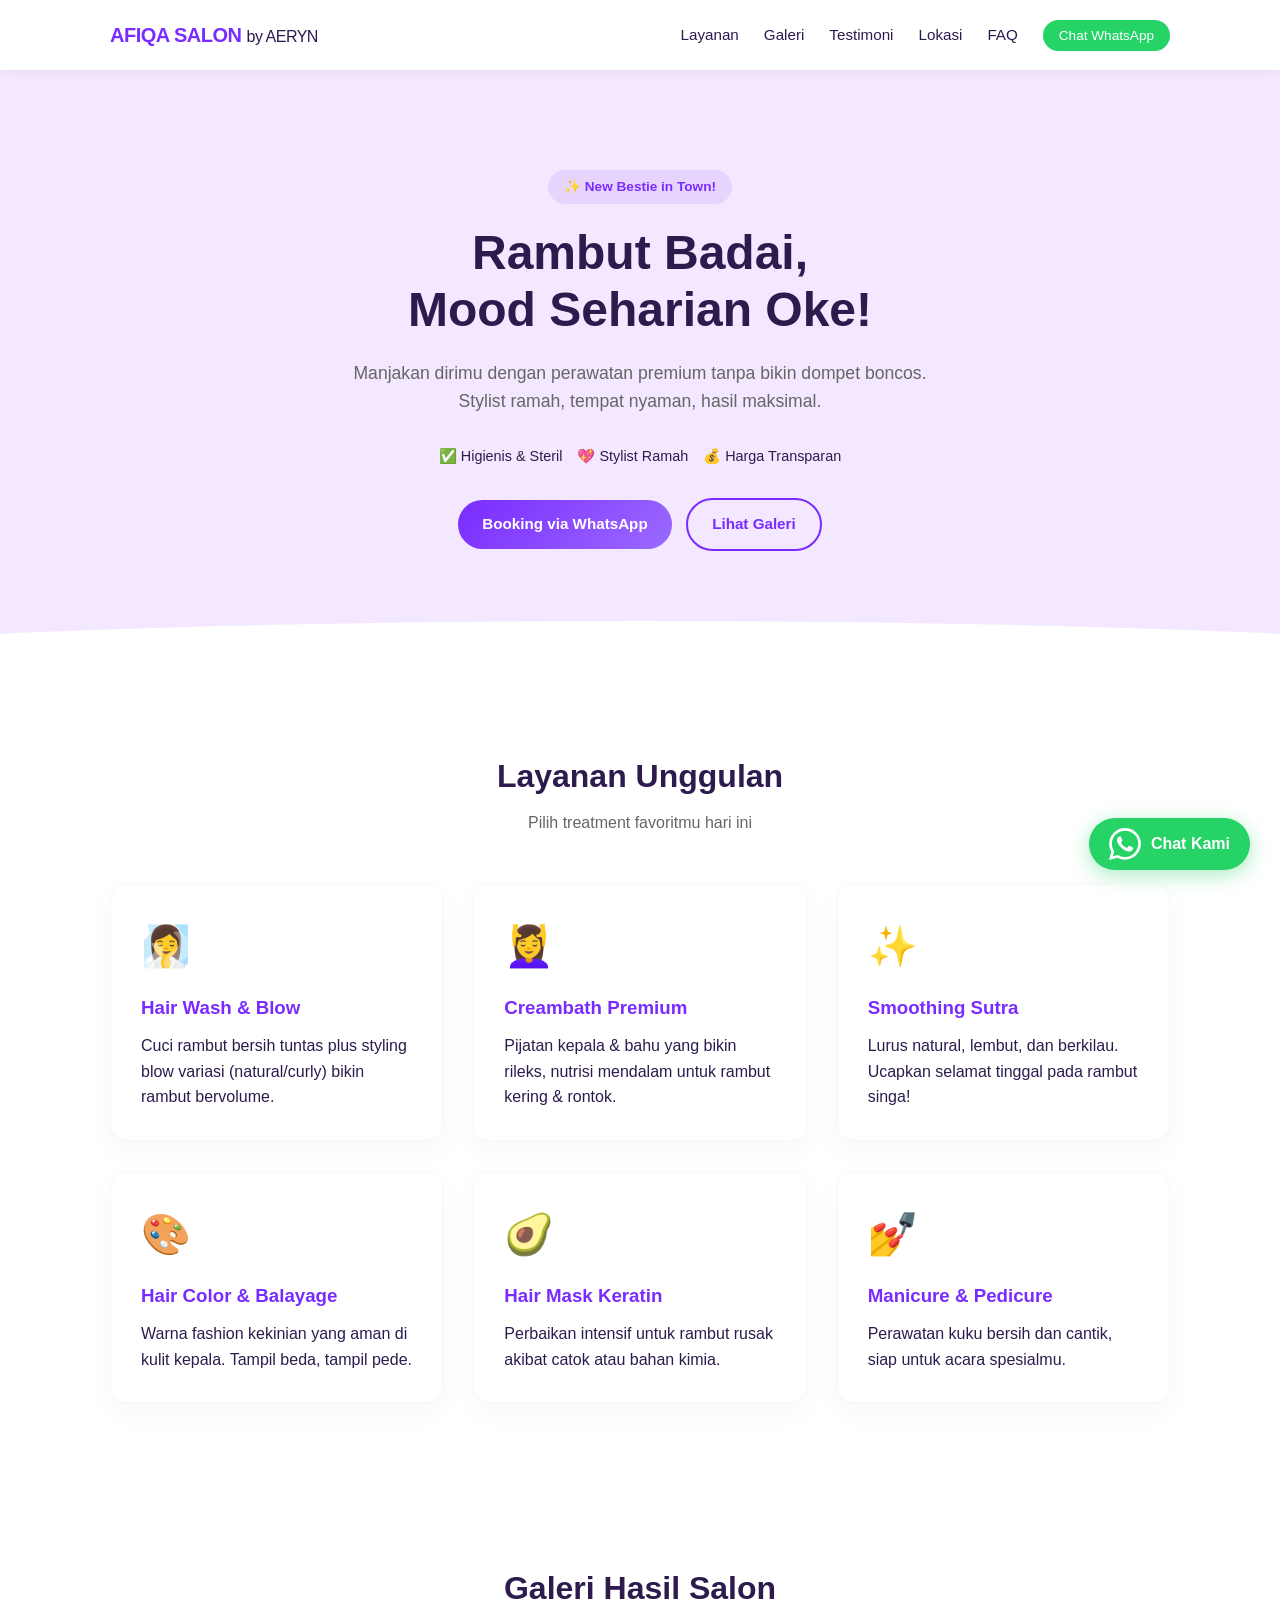
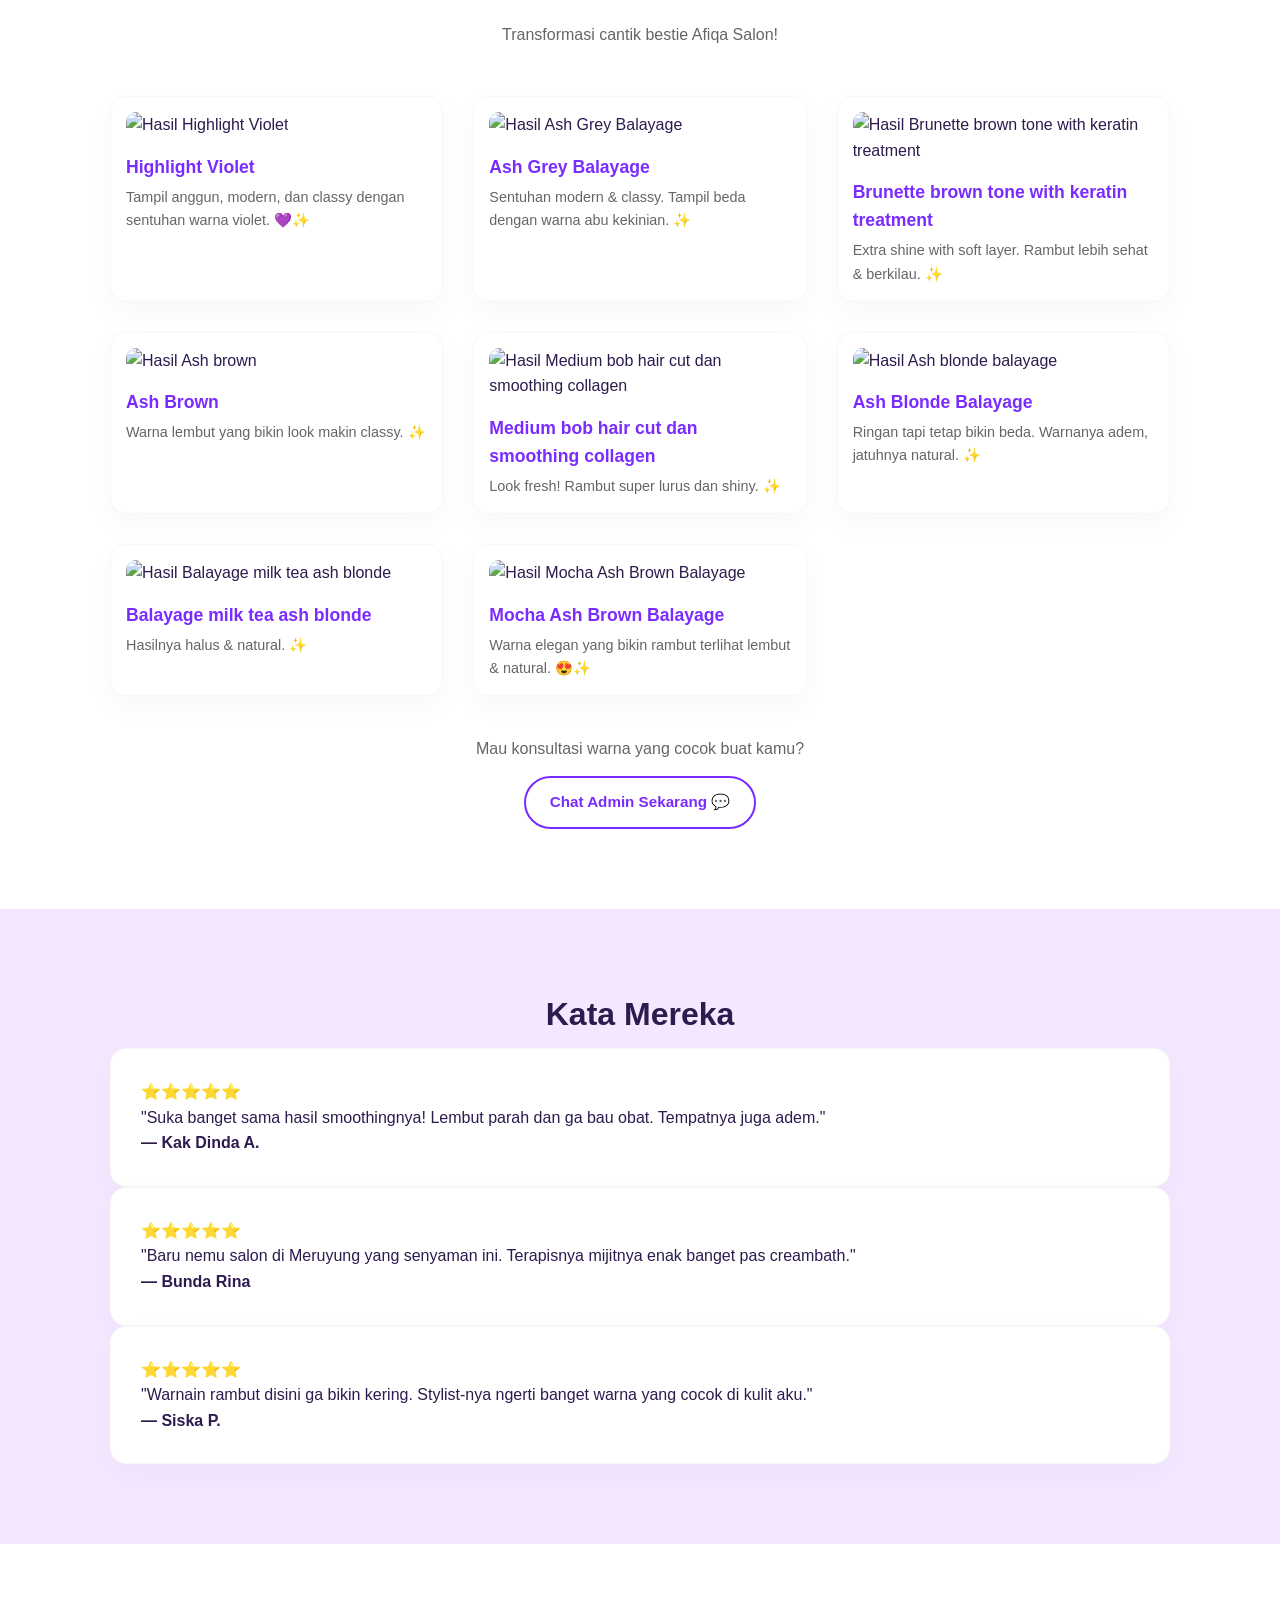
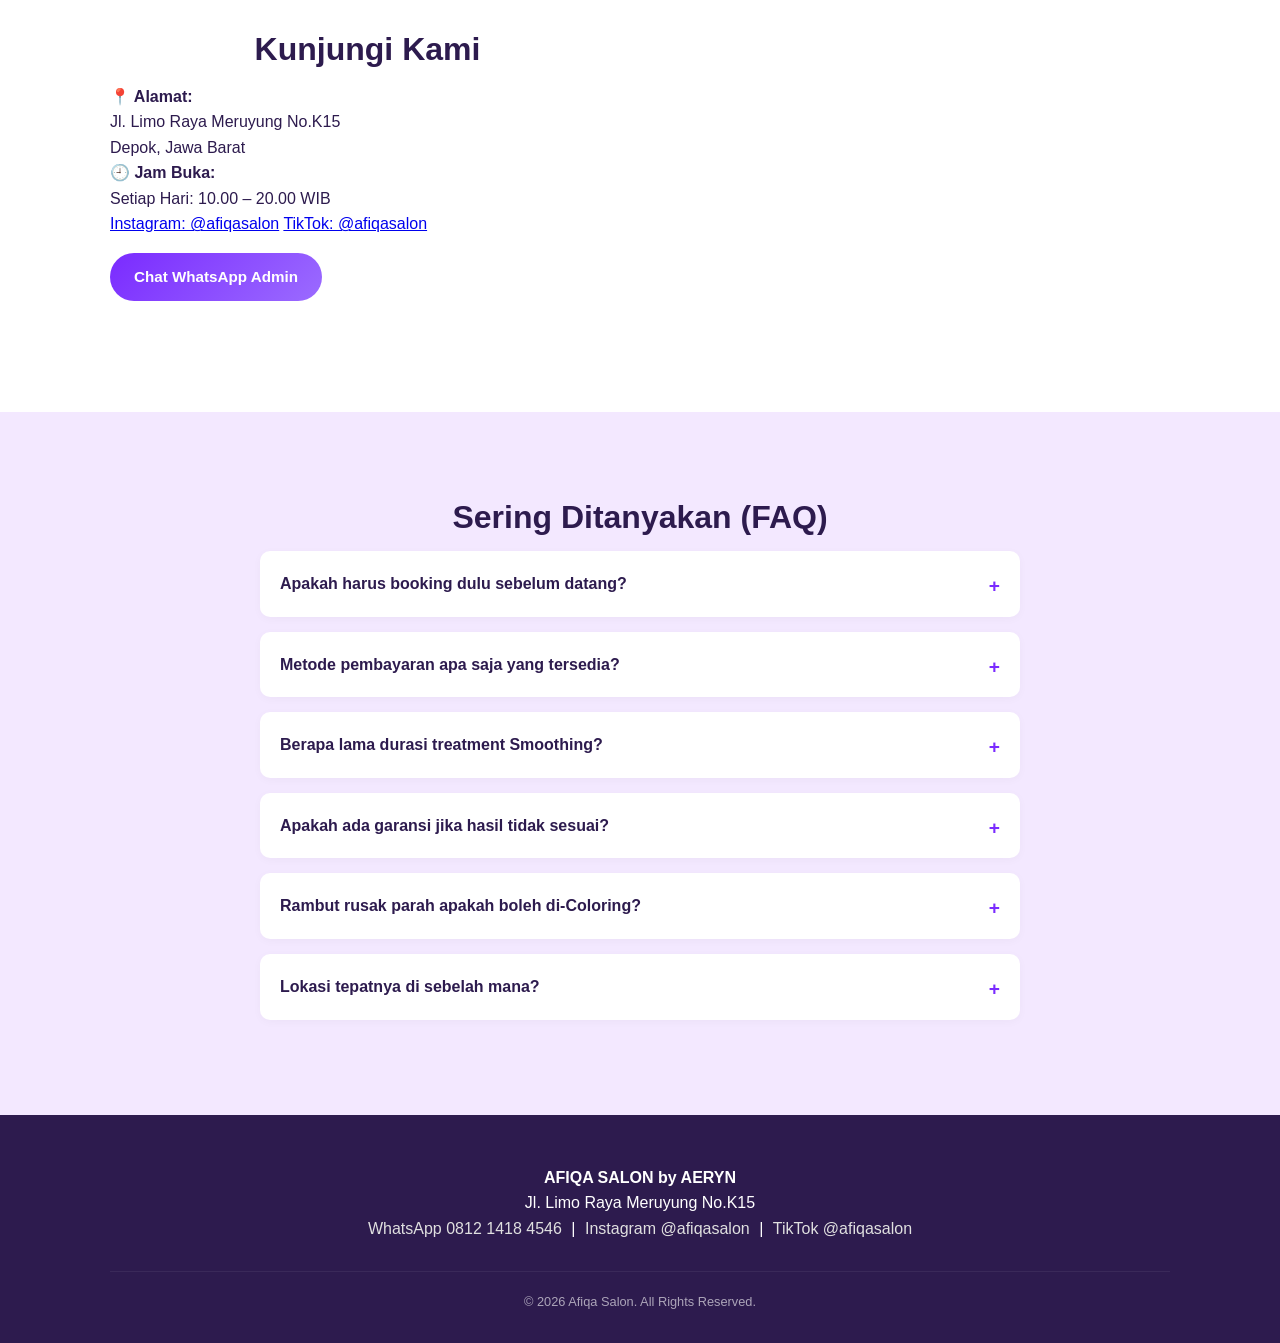
==== commit 95e665f5: "Change salon opening hours and meta description Updated opening hours and description for the salon." ====
--- a/index.html
+++ b/index.html
@@ -13,7 +13,7 @@
     <meta property="og:type" content="website">
     <meta property="og:url" content="https://afiqasalon.pages.dev/">
     <meta property="og:title" content="AFIQA SALON by AERYN - Your Beauty Destination">
-    <meta property="og:description" content="Manjakan diri di salon paling aesthetic dan nyaman di Meruyung. Buka setiap hari 09.00 - 19.00.">
+    <meta property="og:description" content="Manjakan diri di salon paling aesthetic dan nyaman di Meruyung. Buka setiap hari 10.00 - 20.00.">
     
     <!-- Canonical (Ganti URL ini nanti dengan domain aslimu) -->
     <link rel="canonical" href="https://afiqasalon.pages.dev/">
@@ -218,7 +218,7 @@
                     </p>
                     <p class="hours">
                         <strong>🕘 Jam Buka:</strong><br>
-                        Setiap Hari: 09.00 – 19.00 WIB
+                        Setiap Hari: 10.00 – 20.00 WIB
                     </p>
                     <div class="social-links">
                         <a href="https://instagram.com/afiqasalon" target="_blank">Instagram: @afiqasalon</a>
@@ -318,8 +318,8 @@
           "Saturday",
           "Sunday"
         ],
-        "opens": "09:00",
-        "closes": "19:00"
+        "opens": "10:00",
+        "closes": "20:00"
       },
       "priceRange": "$$"
     }
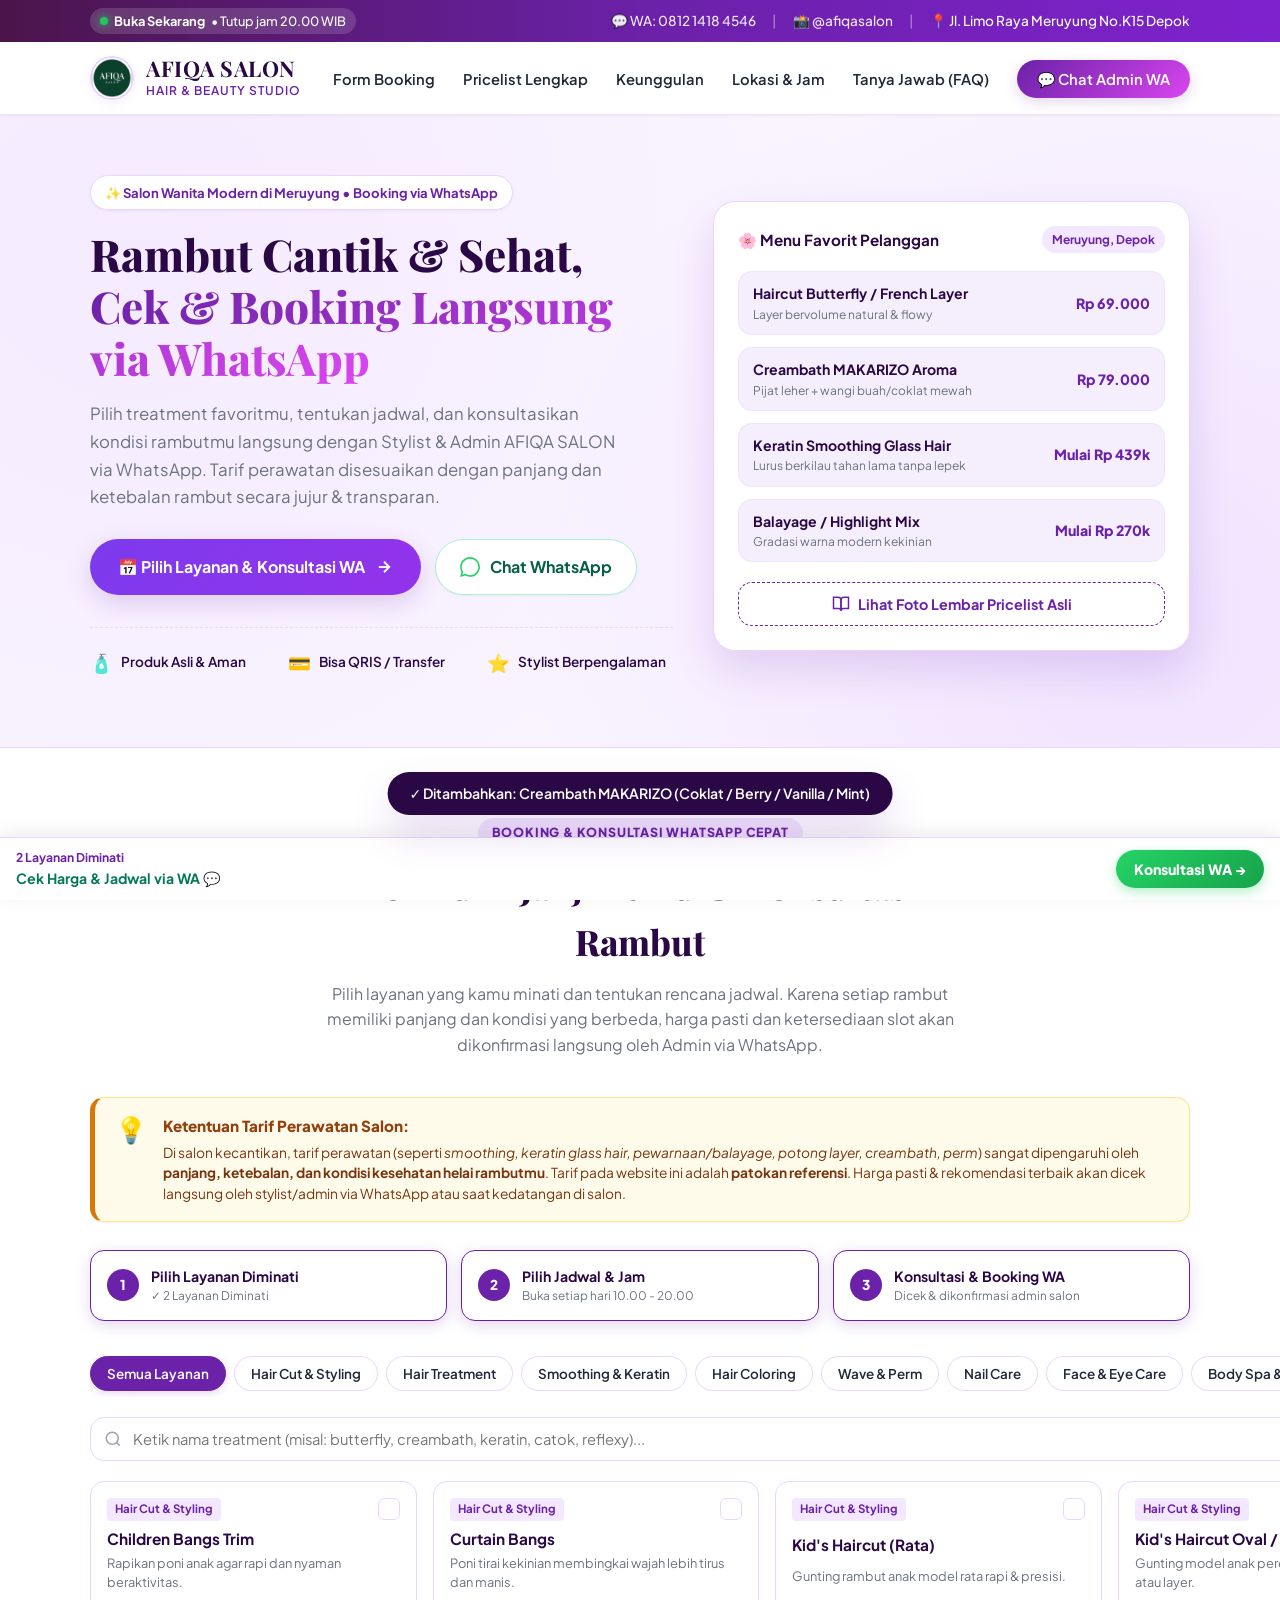
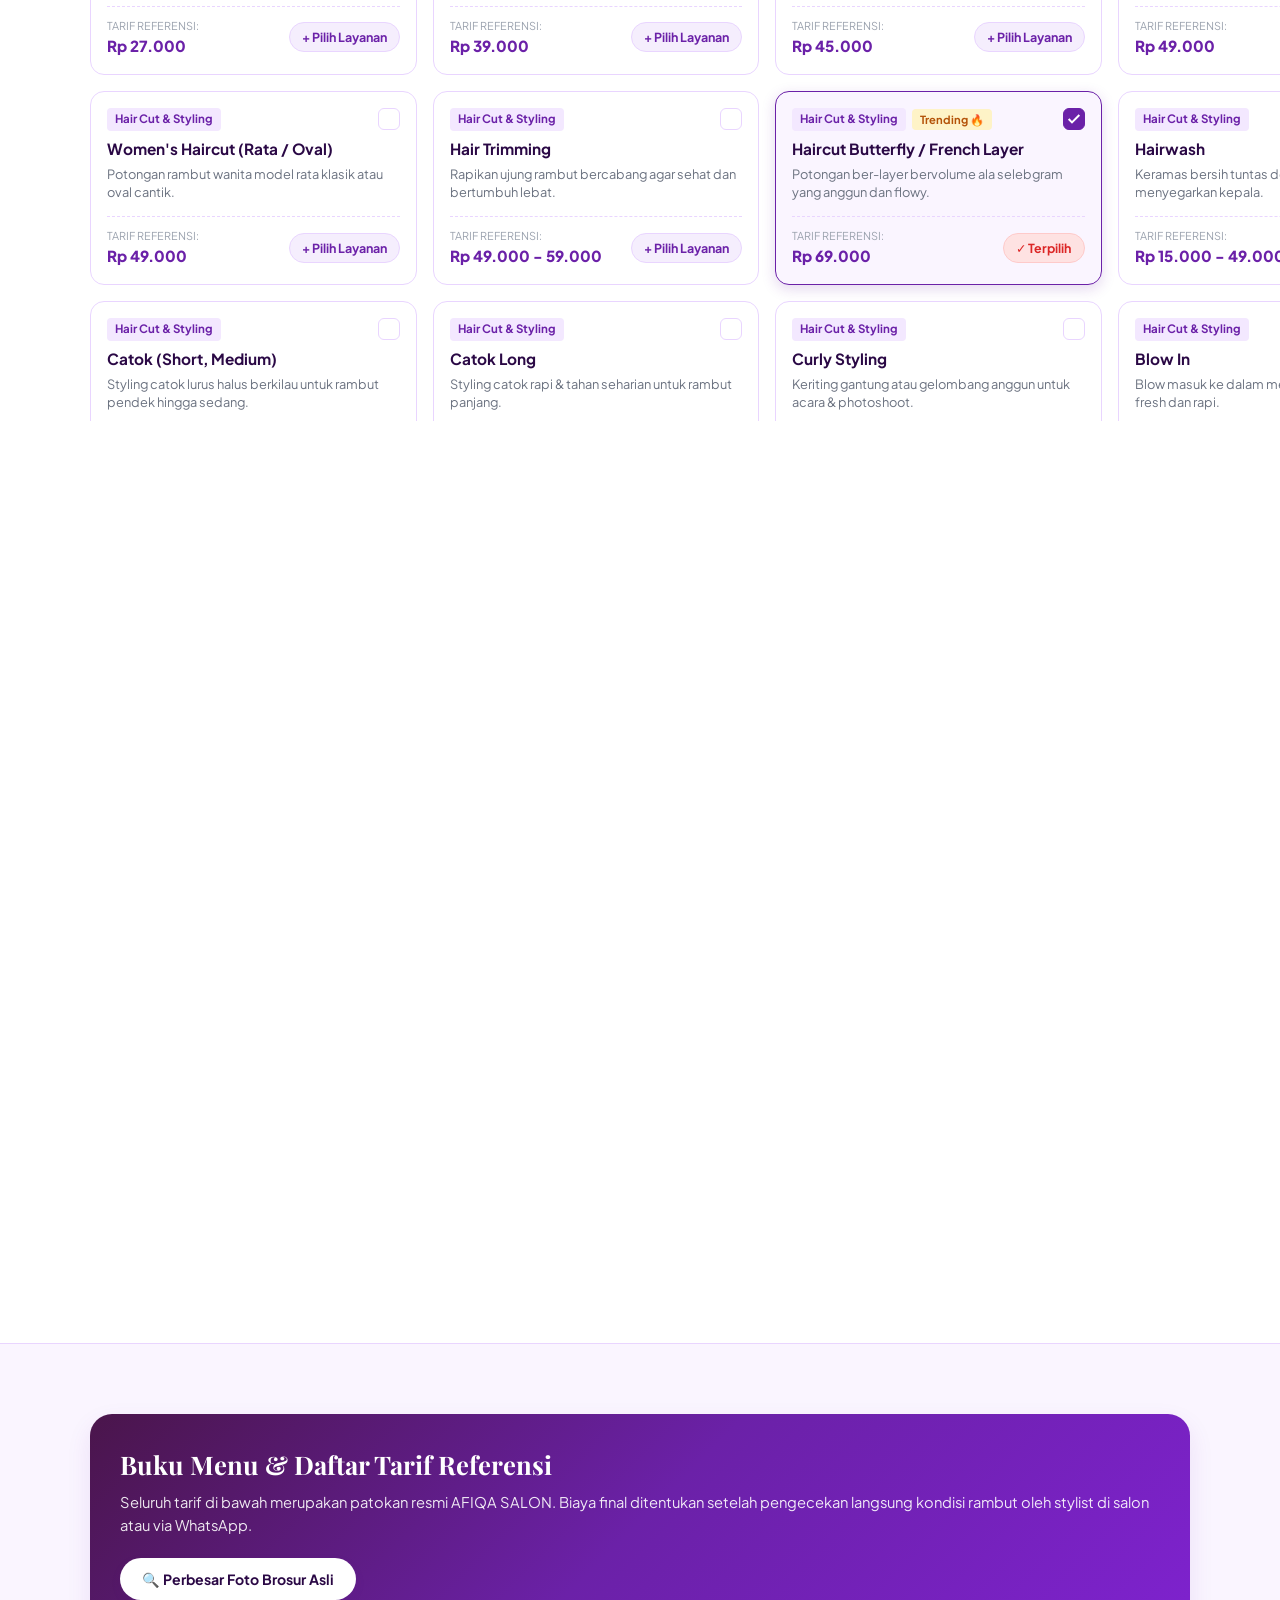
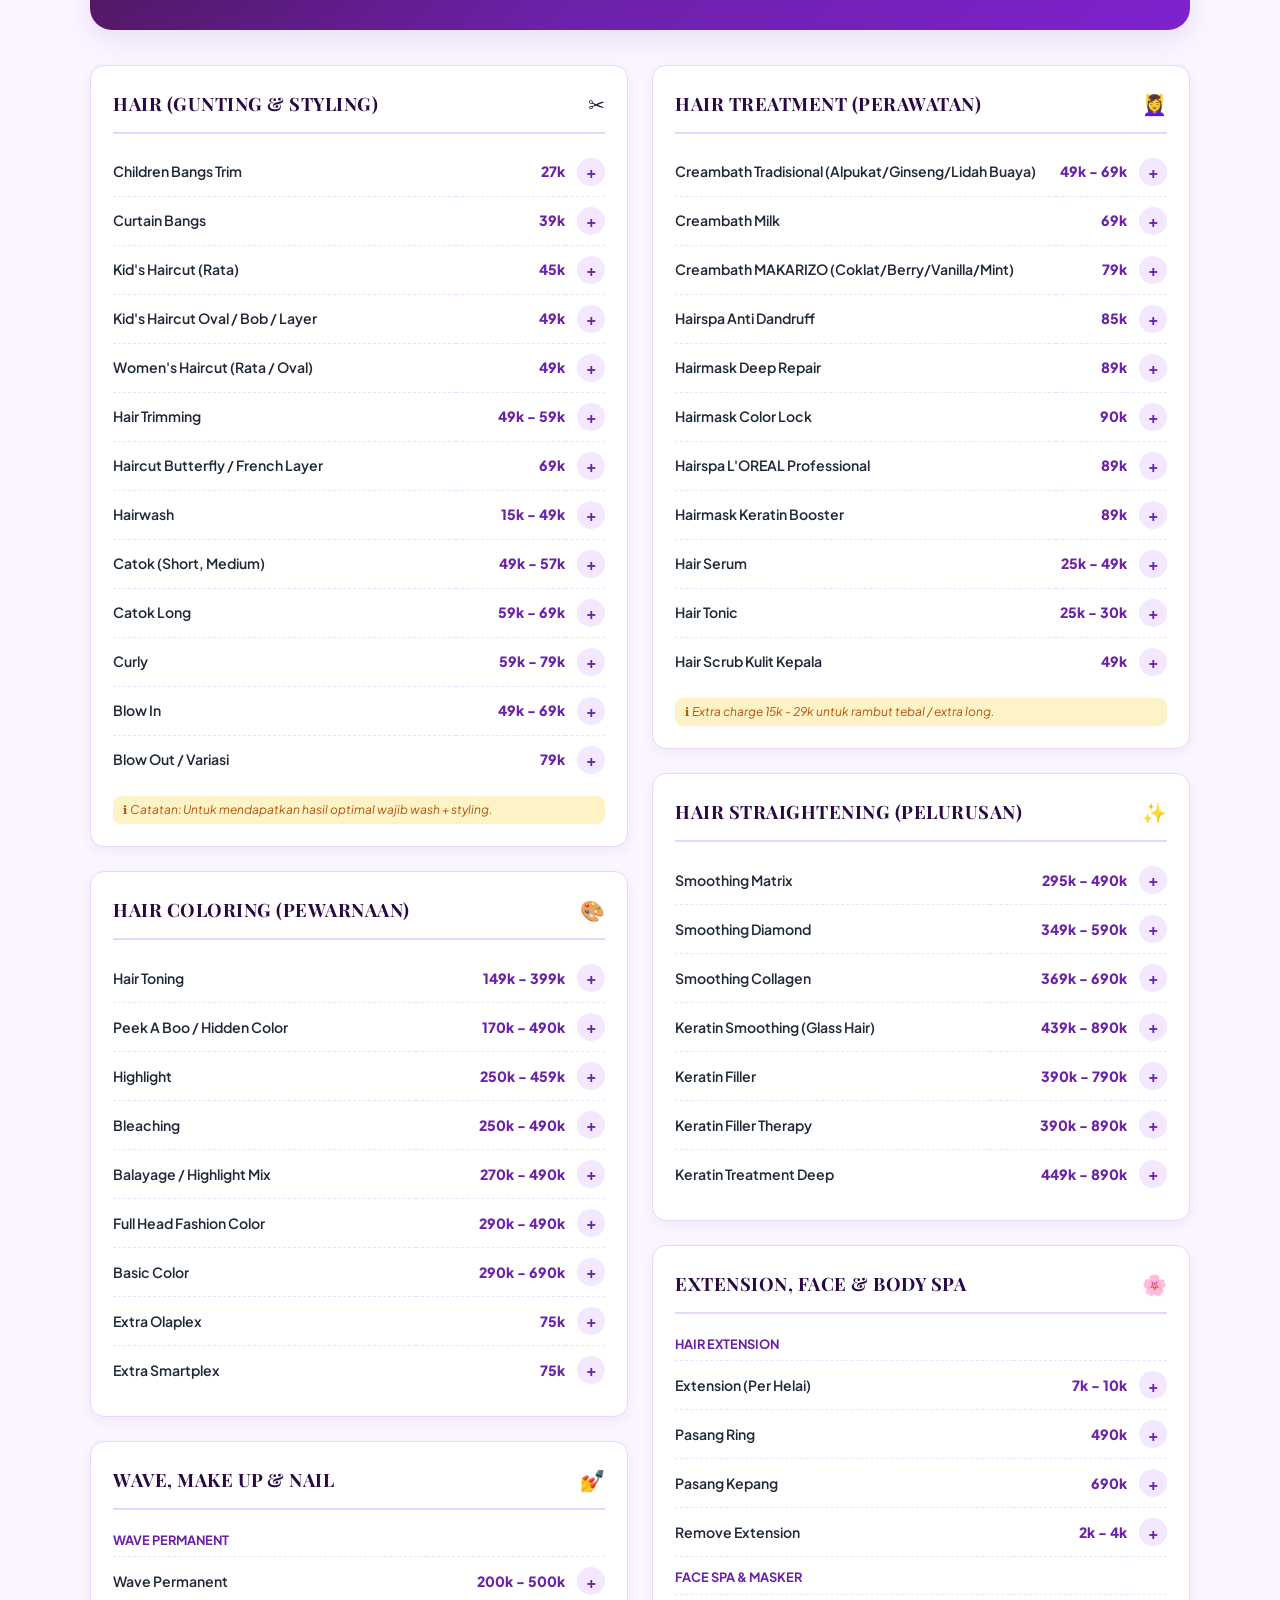
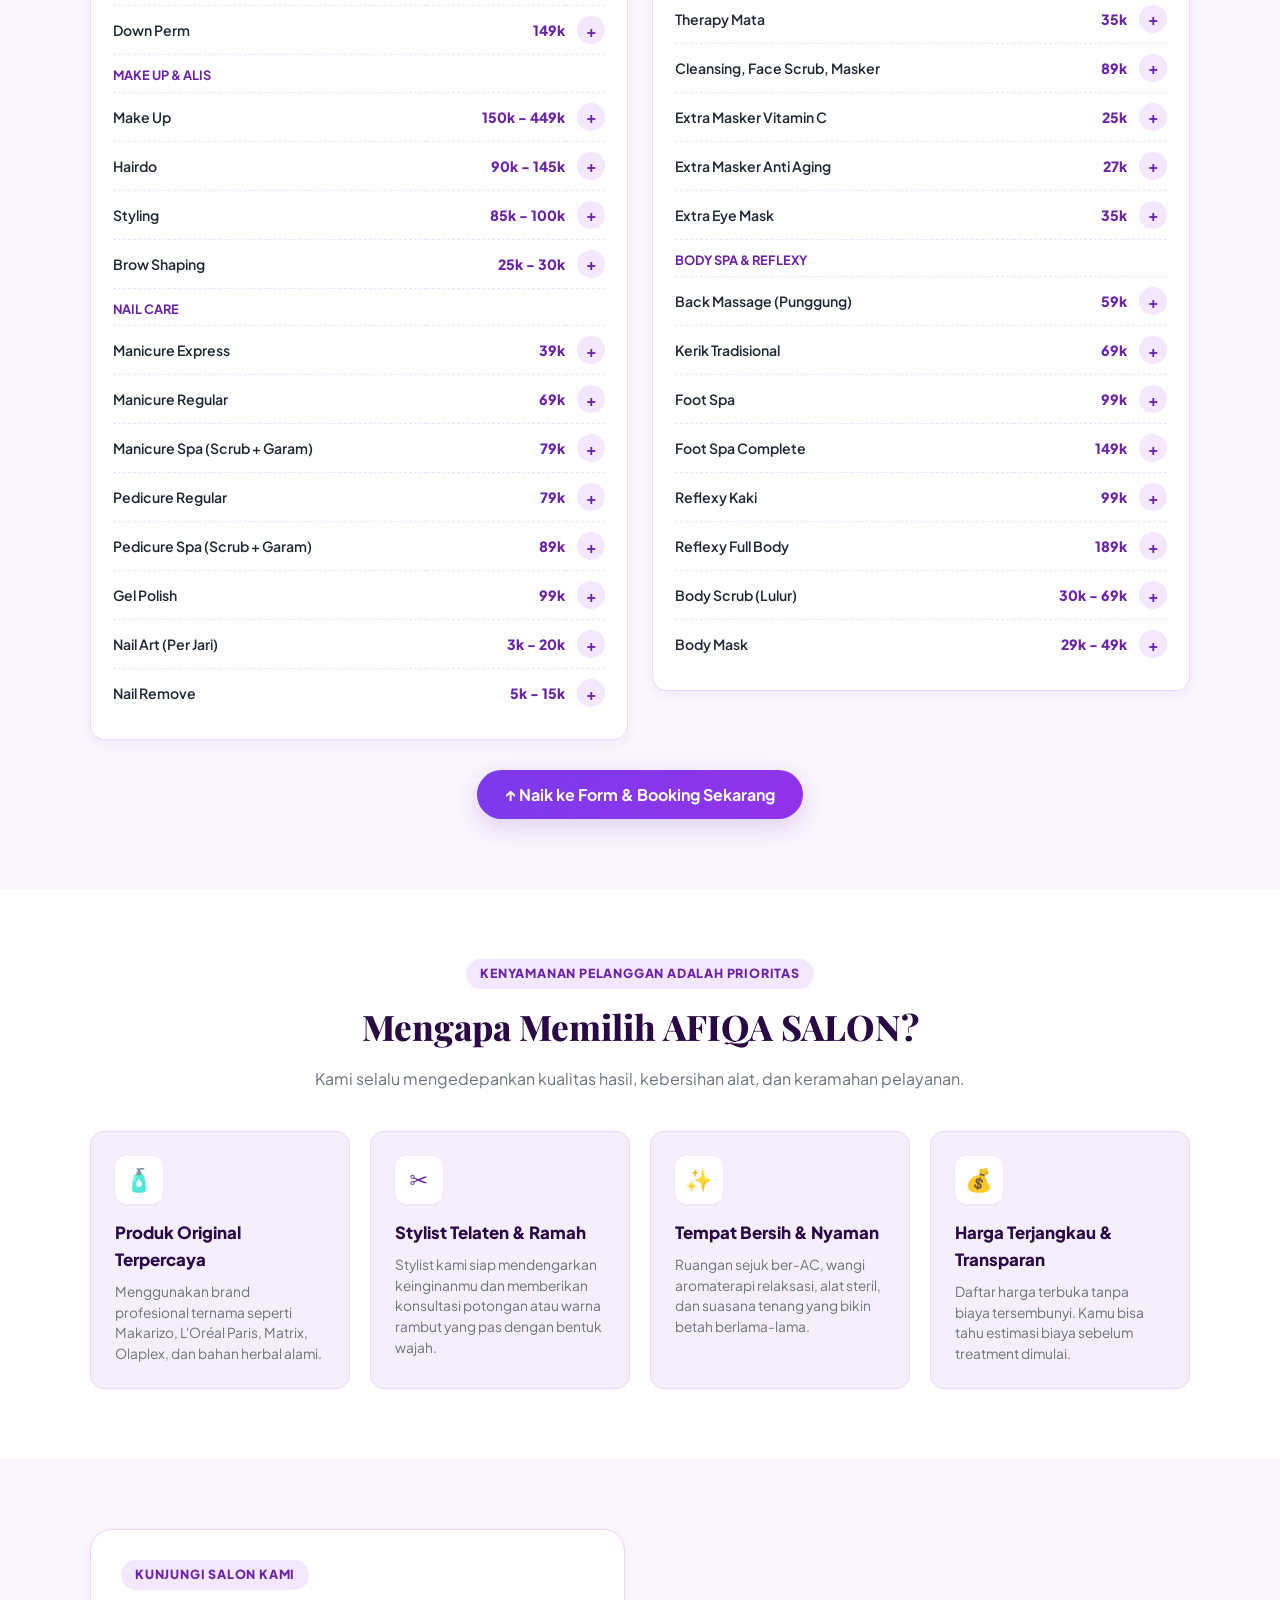
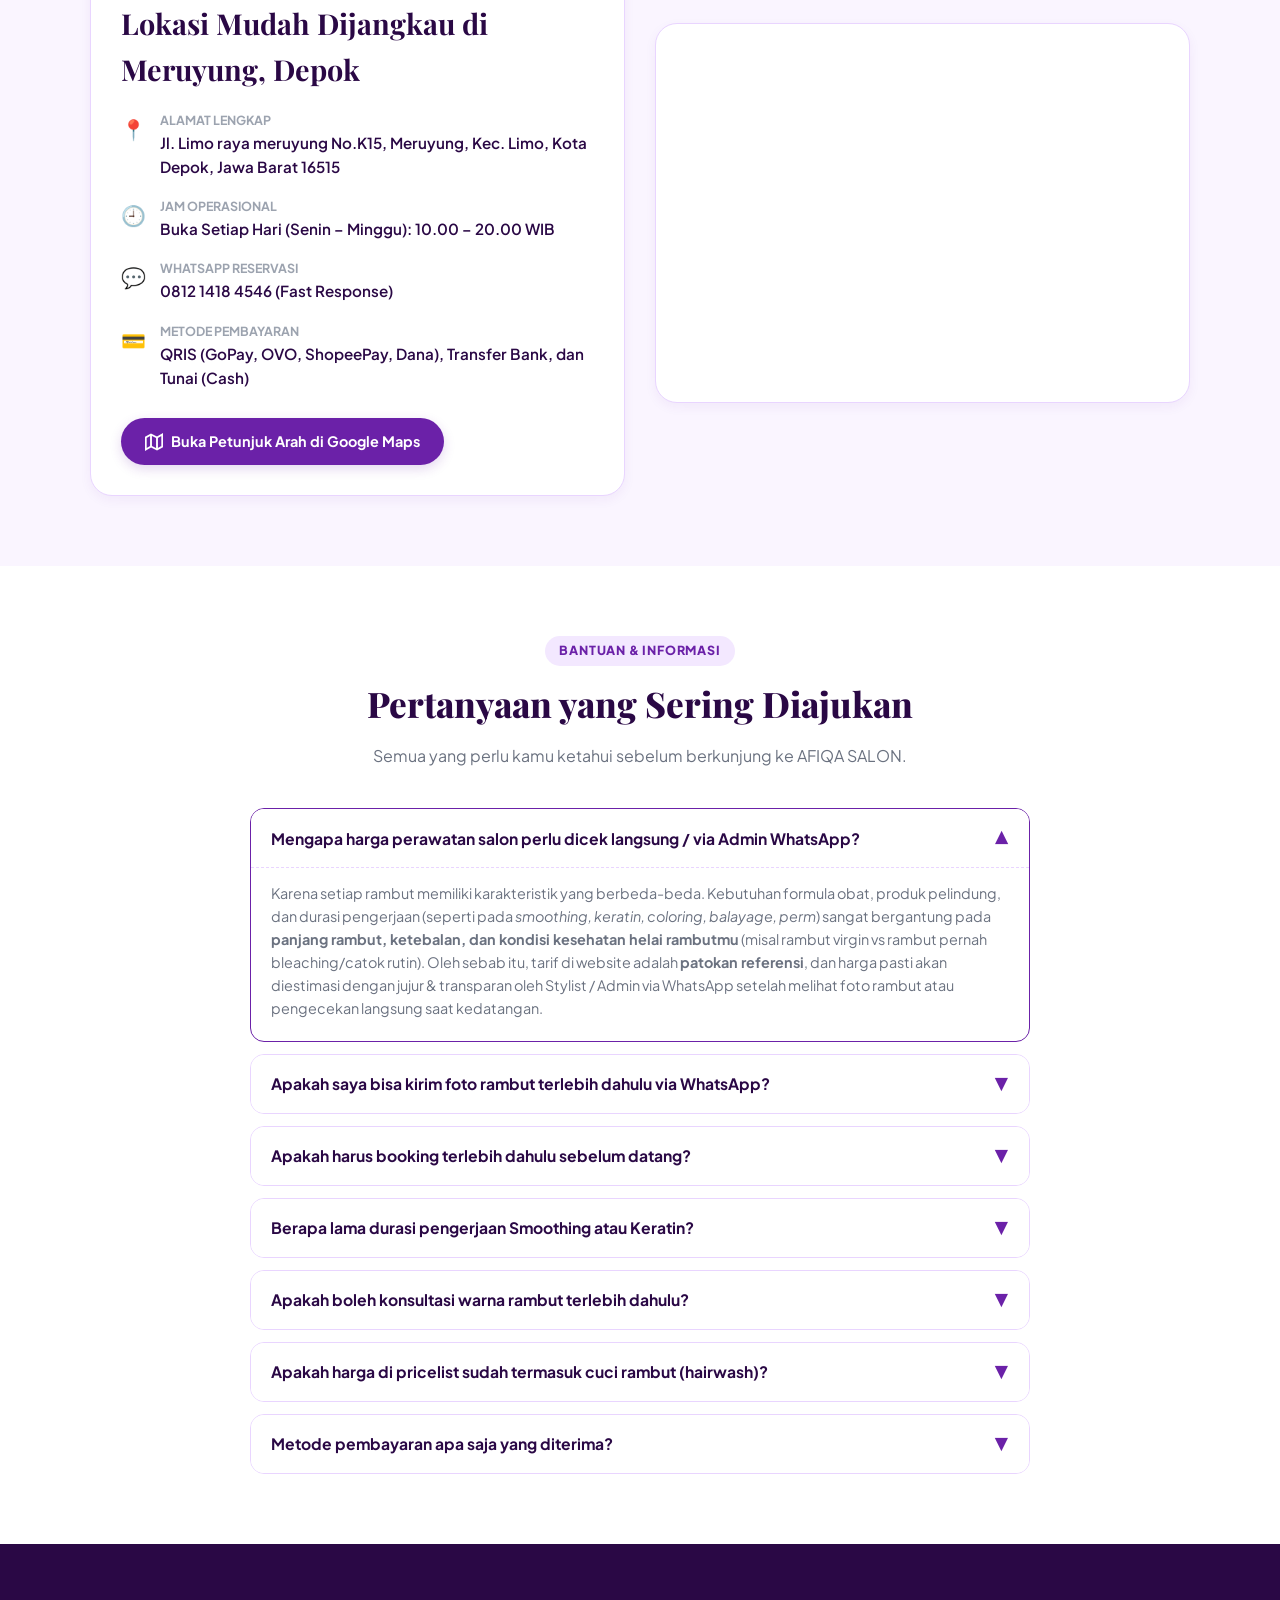
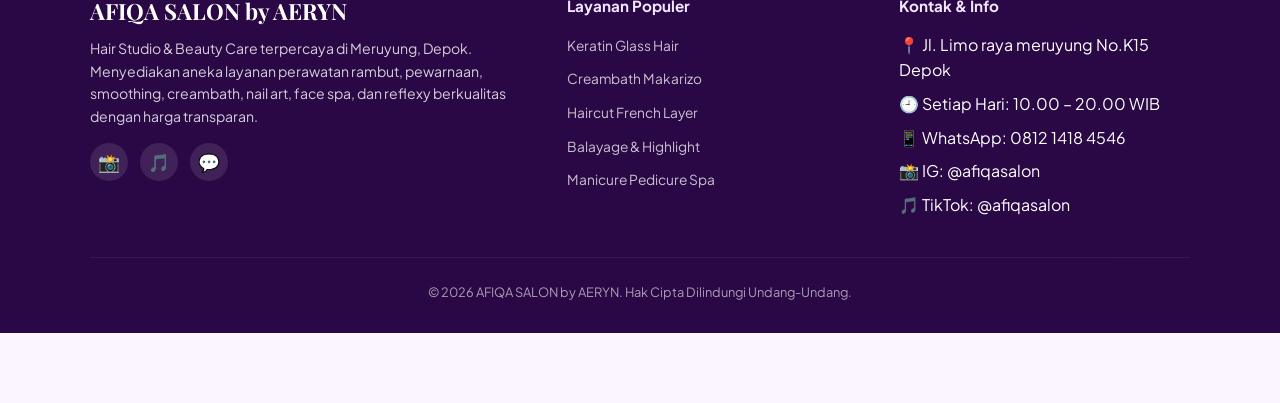
==== commit 62b4bdfb: "feat: landing page booking & konsultasi salon resmi via WhatsApp Admin" ====
--- a/index.html
+++ b/index.html
@@ -1,329 +1,1127 @@
 <!DOCTYPE html>
 <html lang="id">
 <head>
-    <meta charset="UTF-8">
-    <meta name="viewport" content="width=device-width, initial-scale=1.0">
-    <title>AFIQA SALON by AERYN | Salon Kecantikan Terbaik di Meruyung</title>
-    <meta name="description" content="Salon wanita modern di Meruyung, Depok. Spesialis hair spa, coloring, dan smoothing dengan harga terjangkau. Clean, higienis, dan nyaman. Booking via WA sekarang!">
-    <meta name="keywords" content="salon meruyung, salon depok, smoothing rambut depok, hair color depok, afiqa salon, aeryn salon">
-    <meta name="author" content="AFIQA SALON by AERYN">
-    <meta name="theme-color" content="#7A2BFF">
-    
-    <!-- Open Graph / Facebook -->
-    <meta property="og:type" content="website">
-    <meta property="og:url" content="https://afiqasalon.pages.dev/">
-    <meta property="og:title" content="AFIQA SALON by AERYN - Your Beauty Destination">
-    <meta property="og:description" content="Manjakan diri di salon paling aesthetic dan nyaman di Meruyung. Buka setiap hari 10.00 - 20.00.">
-    
-    <!-- Canonical (Ganti URL ini nanti dengan domain aslimu) -->
-    <link rel="canonical" href="https://afiqasalon.pages.dev/">
-    
-    <!-- Favicon & Manifest -->
-    <link rel="icon" href="data:image/svg+xml,<svg xmlns=%22http://www.w3.org/2000/svg%22 viewBox=%220 0 100 100%22><text y=%22.9em%22 font-size=%2290%22>💇‍♀️</text></svg>">
-    <link rel="manifest" href="/manifest.webmanifest">
-    
-    <link rel="stylesheet" href="styles.css">
+  <meta charset="UTF-8">
+  <meta name="viewport" content="width=device-width, initial-scale=1.0, maximum-scale=5.0">
+  
+  <title>AFIQA SALON by AERYN | Booking Appointment & Pricelist Resmi Meruyung Depok</title>
+  <meta name="description" content="Booking jadwal perawatan rambut & kecantikan di AFIQA SALON Meruyung Depok. Spesialis Hair Keratin Glass Hair, Smoothing Lembut, Balayage Coloring, Creambath Makarizo, Manicure Pedicure, dan Reflexy. Booking mudah via WhatsApp!">
+  <meta name="keywords" content="afiqa salon, salon meruyung, salon depok, booking salon depok, smoothing meruyung, keratin depok, creambath meruyung, balayage depok, hair salon limo depok">
+  <meta name="author" content="AFIQA SALON by AERYN">
+  <meta name="theme-color" content="#6B21A8">
+
+  <!-- Open Graph / Meta Sosial -->
+  <meta property="og:type" content="website">
+  <meta property="og:url" content="https://afiqasalon.pages.dev/">
+  <meta property="og:title" content="AFIQA SALON by AERYN | Hair Studio & Beauty Care Meruyung Depok">
+  <meta property="og:description" content="Pricelist transparan dan sistem booking jadwal perawatan salon paling mudah. Klik untuk pilih treatment dan booking langsung via WhatsApp!">
+  <meta property="og:image" content="assets/pricelist_official.jpg">
+
+  <!-- Favicon & PWA -->
+  <link rel="icon" href="data:image/svg+xml,<svg xmlns=%22http://www.w3.org/2000/svg%22 viewBox=%220 0 100 100%22><text y=%22.9em%22 font-size=%2290%22>💇‍♀️</text></svg>">
+  <link rel="manifest" href="manifest.webmanifest">
+
+  <!-- Google Fonts: Plus Jakarta Sans & Playfair Display -->
+  <link rel="preconnect" href="https://fonts.googleapis.com">
+  <link rel="preconnect" href="https://fonts.gstatic.com" crossorigin>
+  <link href="https://fonts.googleapis.com/css2?family=Playfair+Display:ital,wght@0,600;0,700;0,800;1,600&family=Plus+Jakarta+Sans:wght@400;500;600;700;800&display=swap" rel="stylesheet">
+
+  <!-- Custom Stylesheet -->
+  <link rel="stylesheet" href="styles.css">
+
+  <!-- Structured Data JSON-LD (Schema.org) -->
+  <script type="application/ld+json">
+  {
+    "@context": "https://schema.org",
+    "@type": "BeautySalon",
+    "name": "AFIQA SALON by AERYN",
+    "image": "assets/logo.png",
+    "telephone": "+6281214184546",
+    "url": "https://afiqasalon.pages.dev/",
+    "address": {
+      "@type": "PostalAddress",
+      "streetAddress": "Jl. Limo Raya Meruyung No.K15",
+      "addressLocality": "Limo, Meruyung, Kota Depok",
+      "addressRegion": "Jawa Barat",
+      "postalCode": "16515",
+      "addressCountry": "ID"
+    },
+    "geo": {
+      "@type": "GeoCoordinates",
+      "latitude": -6.3768,
+      "longitude": 106.7725
+    },
+    "openingHoursSpecification": {
+      "@type": "OpeningHoursSpecification",
+      "dayOfWeek": [
+        "Monday",
+        "Tuesday",
+        "Wednesday",
+        "Thursday",
+        "Friday",
+        "Saturday",
+        "Sunday"
+      ],
+      "opens": "10:00",
+      "closes": "20:00"
+    },
+    "priceRange": "Rp 15.000 - Rp 890.000",
+    "servesCuisine": "Hair Treatment, Hair Coloring, Smoothing, Keratin, Nail Care, Body Spa"
+  }
+  </script>
 </head>
 <body>
 
-    <!-- Navbar -->
-    <nav class="navbar">
-        <div class="container nav-container">
-            <a href="#" class="logo">AFIQA SALON <span class="sub-logo">by AERYN</span></a>
-            <button class="menu-toggle" aria-label="Buka Menu">
-                <span></span>
-                <span></span>
-                <span></span>
+  <!-- =======================================================================
+       1. TOP ANNOUNCEMENT BAR
+       ======================================================================= -->
+  <aside class="top-notice-bar" aria-label="Informasi Jam Buka">
+    <div class="container top-notice-inner">
+      <div id="salon-status-badge" class="status-badge open">
+        <span class="status-dot online"></span> <strong>Buka Sekarang</strong> • Tutup 20.00 WIB
+      </div>
+      <div class="top-contacts">
+        <a href="https://wa.me/6281214184546" target="_blank" rel="noopener" class="top-contact-link">
+          <span>💬 WA: 0812 1418 4546</span>
+        </a>
+        <span style="opacity: 0.4;">|</span>
+        <a href="https://instagram.com/afiqasalon" target="_blank" rel="noopener" class="top-contact-link">
+          <span>📸 @afiqasalon</span>
+        </a>
+        <span style="opacity: 0.4;">|</span>
+        <span>📍 Jl. Limo Raya Meruyung No.K15 Depok</span>
+      </div>
+    </div>
+  </aside>
+
+  <!-- =======================================================================
+       2. MAIN NAVBAR
+       ======================================================================= -->
+  <header class="navbar">
+    <div class="container nav-container">
+      <a href="#" class="brand-logo-wrap" aria-label="AFIQA SALON Beranda">
+        <img src="assets/logo.png" alt="Logo AFIQA SALON" class="brand-avatar" onerror="this.src='data:image/svg+xml,<svg xmlns=%22http://www.w3.org/2000/svg%22 viewBox=%220 0 100 100%22><circle cx=%2250%22 cy=%2250%22 r=%2250%22 fill=%22%236B21A8%22/><text x=%2250%22 y=%2260%22 font-size=%2240%22 text-anchor=%22middle%22 fill=%22white%22 font-family=%22sans-serif%22 font-weight=%22bold%22>AS</text></svg>'">
+        <div class="brand-text">
+          <span class="brand-title">AFIQA SALON</span>
+          <span class="brand-subtitle">Hair & Beauty Studio</span>
+        </div>
+      </a>
+
+      <nav aria-label="Menu Navigasi Utama">
+        <ul class="nav-links">
+          <li><a href="#section-booking">Form Booking</a></li>
+          <li><a href="#section-pricelist">Pricelist Lengkap</a></li>
+          <li><a href="#section-keunggulan">Keunggulan</a></li>
+          <li><a href="#section-lokasi">Lokasi & Jam</a></li>
+          <li><a href="#section-faq">Tanya Jawab (FAQ)</a></li>
+          <li>
+            <a href="https://wa.me/6281214184546?text=Halo%20AFIQA%20SALON,%20saya%20ingin%20konsultasi%20layanan%20rambut" target="_blank" rel="noopener" class="nav-cta-btn">
+              💬 Chat Admin WA
+            </a>
+          </li>
+        </ul>
+      </nav>
+
+      <button type="button" class="mobile-toggle-btn" aria-label="Buka Menu Navigasi" aria-expanded="false">
+        <svg width="26" height="26" viewBox="0 0 24 24" fill="none" stroke="currentColor" stroke-width="2.2" stroke-linecap="round">
+          <line x1="3" y1="12" x2="21" y2="12"></line>
+          <line x1="3" y1="6" x2="21" y2="6"></line>
+          <line x1="3" y1="18" x2="21" y2="18"></line>
+        </svg>
+      </button>
+    </div>
+  </header>
+
+  <main>
+    <!-- =====================================================================
+         3. HERO SECTION
+         ===================================================================== -->
+    <section class="hero-section">
+      <div class="container hero-grid">
+        <div class="hero-content-col">
+          <div class="hero-badge-pill">
+            <span>✨ Salon Wanita Modern di Meruyung • Booking via WhatsApp</span>
+          </div>
+          <h1 class="hero-title">
+            Rambut Cantik & Sehat, <br>
+            <span class="highlight-text">Cek & Booking Langsung via WhatsApp</span>
+          </h1>
+          <p class="hero-description">
+            Pilih treatment favoritmu, tentukan jadwal, dan konsultasikan kondisi rambutmu langsung dengan Stylist & Admin AFIQA SALON via WhatsApp. Tarif perawatan disesuaikan dengan panjang dan ketebalan rambut secara jujur & transparan.
+          </p>
+
+          <div class="hero-action-buttons">
+            <button type="button" class="btn-primary-hero" onclick="scrollToElement('section-booking')">
+              <span>📅 Pilih Layanan & Konsultasi WA</span>
+              <svg width="18" height="18" viewBox="0 0 24 24" fill="none" stroke="currentColor" stroke-width="2.5"><line x1="5" y1="12" x2="19" y2="12"></line><polyline points="12 5 19 12 12 19"></polyline></svg>
             </button>
-            <ul class="nav-menu">
-                <li><a href="#layanan">Layanan</a></li>
-                <li><a href="#galeri">Galeri</a></li>
-                <li><a href="#testimoni">Testimoni</a></li>
-                <li><a href="#lokasi">Lokasi</a></li>
-                <li><a href="#faq">FAQ</a></li>
-                <li><a href="https://wa.me/6281214184546?text=Halo%20AFIQA%20SALON%20by%20AERYN,%20saya%20mau%20booking%20layanan..." target="_blank" class="btn-nav">Chat WhatsApp</a></li>
-            </ul>
-        </div>
-    </nav>
-
-    <!-- Hero Section -->
-    <header class="hero">
-        <div class="container hero-content">
-            <span class="badge-pill">✨ New Bestie in Town!</span>
-            <h1>Rambut Badai, <br>Mood Seharian Oke!</h1>
-            <p>Manjakan dirimu dengan perawatan premium tanpa bikin dompet boncos. Stylist ramah, tempat nyaman, hasil maksimal.</p>
+            <a href="https://wa.me/6281214184546?text=Halo%20AFIQA%20SALON,%20saya%20mau%20konsultasi%20dan%20tanya%20jadwal%20tersedia" target="_blank" rel="noopener" class="btn-wa-hero">
+              <svg width="20" height="20" viewBox="0 0 24 24" fill="#25D366"><path d="M.057 24l1.687-6.163c-1.041-1.804-1.588-3.849-1.587-5.946.003-6.556 5.338-11.891 11.893-11.891 3.181.001 6.167 1.24 8.413 3.488 2.245 2.248 3.481 5.236 3.48 8.414-.003 6.557-5.338 11.892-11.893 11.892-1.99-.001-3.951-.5-5.688-1.448l-6.305 1.654zm6.597-3.807c1.676.995 3.276 1.591 5.392 1.592 5.448 0 9.882-4.434 9.885-9.885.002-2.641-1.026-5.124-2.895-6.995-1.868-1.869-4.35-2.899-6.99-2.899-5.451 0-9.887 4.434-9.889 9.884-.001 2.225.651 3.891 1.746 5.634l-.999 3.648 3.75-.979z"/></svg>
+              <span>Chat WhatsApp</span>
+            </a>
+          </div>
+
+          <div class="hero-trust-row">
+            <div class="trust-item">
+              <span class="trust-icon">🧴</span>
+              <span>Produk Asli & Aman</span>
+            </div>
+            <div class="trust-item">
+              <span class="trust-icon">💳</span>
+              <span>Bisa QRIS / Transfer</span>
+            </div>
+            <div class="trust-item">
+              <span class="trust-icon">⭐</span>
+              <span>Stylist Berpengalaman</span>
+            </div>
+          </div>
+        </div>
+
+        <!-- Hero Card Showcase Preview -->
+        <div class="hero-visual-col">
+          <div class="hero-card-preview">
+            <div class="hero-card-inner-header">
+              <span class="hero-quick-title">🌸 Menu Favorit Pelanggan</span>
+              <span class="badge-location-card">Meruyung, Depok</span>
+            </div>
+
+            <div class="hero-menu-preview-list">
+              <div class="preview-item">
+                <div>
+                  <div class="preview-name">Haircut Butterfly / French Layer</div>
+                  <div class="preview-sub">Layer bervolume natural & flowy</div>
+                </div>
+                <div class="preview-price">Rp 69.000</div>
+              </div>
+
+              <div class="preview-item">
+                <div>
+                  <div class="preview-name">Creambath MAKARIZO Aroma</div>
+                  <div class="preview-sub">Pijat leher + wangi buah/coklat mewah</div>
+                </div>
+                <div class="preview-price">Rp 79.000</div>
+              </div>
+
+              <div class="preview-item">
+                <div>
+                  <div class="preview-name">Keratin Smoothing Glass Hair</div>
+                  <div class="preview-sub">Lurus berkilau tahan lama tanpa lepek</div>
+                </div>
+                <div class="preview-price">Mulai Rp 439k</div>
+              </div>
+
+              <div class="preview-item">
+                <div>
+                  <div class="preview-name">Balayage / Highlight Mix</div>
+                  <div class="preview-sub">Gradasi warna modern kekinian</div>
+                </div>
+                <div class="preview-price">Mulai Rp 270k</div>
+              </div>
+            </div>
+
+            <button type="button" class="btn-full-pricelist-card" onclick="openPricelistModal()">
+              <svg width="18" height="18" viewBox="0 0 24 24" fill="none" stroke="currentColor" stroke-width="2"><path d="M2 3h6a4 4 0 0 1 4 4v14a3 3 0 0 0-3-3H2z"></path><path d="M22 3h-6a4 4 0 0 0-4 4v14a3 3 0 0 1 3-3h7z"></path></svg>
+              <span>Lihat Foto Lembar Pricelist Asli</span>
+            </button>
+          </div>
+        </div>
+      </div>
+    </section>
+
+    <!-- =====================================================================
+         4. INTERACTIVE BOOKING & CONSULTATION WIZARD
+         ===================================================================== -->
+    <section id="section-booking" class="booking-section">
+      <div class="container">
+        <div class="section-head-center">
+          <span class="section-pill-tag">Booking & Konsultasi WhatsApp Cepat</span>
+          <h2 class="section-main-title">Formulir Janji Temu & Konsultasi Rambut</h2>
+          <p class="section-sub-desc">
+            Pilih layanan yang kamu minati dan tentukan rencana jadwal. Karena setiap rambut memiliki panjang dan kondisi yang berbeda, harga pasti dan ketersediaan slot akan dikonfirmasi langsung oleh Admin via WhatsApp.
+          </p>
+        </div>
+
+        <!-- Banner Edukasi Ketentuan Tarif Salon -->
+        <div class="consultation-alert-banner">
+          <div class="alert-icon">💡</div>
+          <div class="alert-content">
+            <h4>Ketentuan Tarif Perawatan Salon:</h4>
+            <p>
+              Di salon kecantikan, tarif perawatan (seperti <em>smoothing, keratin glass hair, pewarnaan/balayage, potong layer, creambath, perm</em>) sangat dipengaruhi oleh <strong>panjang, ketebalan, dan kondisi kesehatan helai rambutmu</strong>. Tarif pada website ini adalah <strong>patokan referensi</strong>. Harga pasti & rekomendasi terbaik akan dicek langsung oleh stylist/admin via WhatsApp atau saat kedatangan di salon.
+            </p>
+          </div>
+        </div>
+
+        <!-- 3-Step Guide Indicators -->
+        <div class="steps-indicator-bar" aria-label="Tahapan Booking">
+          <div class="step-indicator-item active">
+            <div class="step-num-circle">1</div>
+            <div>
+              <div class="step-info-title">Pilih Layanan Diminati</div>
+              <div id="step-1-status" class="step-info-sub">Pilih minimal 1 treatment</div>
+            </div>
+          </div>
+
+          <div class="step-indicator-item active">
+            <div class="step-num-circle">2</div>
+            <div>
+              <div class="step-info-title">Pilih Jadwal & Jam</div>
+              <div class="step-info-sub">Buka setiap hari 10.00 - 20.00</div>
+            </div>
+          </div>
+
+          <div class="step-indicator-item active">
+            <div class="step-num-circle">3</div>
+            <div>
+              <div class="step-info-title">Konsultasi & Booking WA</div>
+              <div class="step-info-sub">Dicek & dikonfirmasi admin salon</div>
+            </div>
+          </div>
+        </div>
+
+        <!-- Main Booking Grid -->
+        <div class="booking-wizard-grid">
+          <!-- Left Column: Service Picker & Search -->
+          <div class="service-selection-col">
+            <!-- Category Tabs -->
+            <div class="category-filter-wrap">
+              <div class="category-tabs-scroll" role="tablist">
+                <button type="button" class="cat-tab-btn active" data-cat="all">Semua Layanan</button>
+                <button type="button" class="cat-tab-btn" data-cat="hair">Hair Cut & Styling</button>
+                <button type="button" class="cat-tab-btn" data-cat="treatment">Hair Treatment</button>
+                <button type="button" class="cat-tab-btn" data-cat="straightening">Smoothing & Keratin</button>
+                <button type="button" class="cat-tab-btn" data-cat="coloring">Hair Coloring</button>
+                <button type="button" class="cat-tab-btn" data-cat="wave">Wave & Perm</button>
+                <button type="button" class="cat-tab-btn" data-cat="nail">Nail Care</button>
+                <button type="button" class="cat-tab-btn" data-cat="face">Face & Eye Care</button>
+                <button type="button" class="cat-tab-btn" data-cat="spa">Body Spa & Reflexy</button>
+                <button type="button" class="cat-tab-btn" data-cat="makeup">Make Up</button>
+              </div>
+            </div>
+
+            <!-- Search Bar -->
+            <div class="search-input-box">
+              <svg class="search-icon-svg" width="18" height="18" viewBox="0 0 24 24" fill="none" stroke="currentColor" stroke-width="2"><circle cx="11" cy="11" r="8"></circle><line x1="21" y1="21" x2="16.65" y2="16.65"></line></svg>
+              <input type="text" id="search-service-input" placeholder="Ketik nama treatment (misal: butterfly, creambath, keratin, catok, reflexy)..." aria-label="Cari treatment">
+            </div>
+
+            <!-- Dynamic Services Cards Grid -->
+            <div id="pricelist-items-container" class="services-selection-grid">
+              <!-- Rendered via JavaScript -->
+            </div>
+          </div>
+
+          <!-- Right Column: Interactive Booking Summary Panel -->
+          <div class="booking-summary-col">
+            <div class="booking-summary-panel">
+              <div class="summary-card-header">
+                <h3 class="summary-title">Rincian Rencana Kunjungan</h3>
+                <span class="summary-badge-step">Konsultasi Langsung</span>
+              </div>
+
+              <!-- List Treatment Terpilih -->
+              <div class="selected-chips-block">
+                <div class="selected-block-label">Layanan Yang Kamu Pilih:</div>
+                <div id="selected-services-list">
+                  <!-- Rendered dynamically -->
+                </div>
+              </div>
+
+              <!-- Form Tanggal & Jam -->
+              <div class="booking-form-group">
+                <label for="booking-date" class="form-label">📅 Rencana Tanggal Kedatangan:</label>
+                <input type="date" id="booking-date" class="form-input-text" required>
+              </div>
+
+              <div class="booking-form-group">
+                <label class="form-label">⏰ Pilih Jam Booking (10.00 - 20.00 WIB):</label>
+                <div id="time-slots-container" class="time-slots-grid">
+                  <!-- Time slots generated by script -->
+                </div>
+              </div>
+
+              <!-- Form Identitas Customer -->
+              <div class="booking-form-group">
+                <label for="customer-name" class="form-label">👤 Nama Pemesan (Wajib):</label>
+                <input type="text" id="customer-name" class="form-input-text" placeholder="Contoh: Kak Dinda / Kak Sarah" required>
+              </div>
+
+              <div class="booking-form-group">
+                <label for="customer-phone" class="form-label">📱 Nomor WhatsApp Anda:</label>
+                <input type="tel" id="customer-phone" class="form-input-text" placeholder="Contoh: 0812xxxxxxxx">
+              </div>
+
+              <div class="booking-form-group">
+                <label for="customer-notes" class="form-label">📝 Kondisi Rambut & Catatan Tambahan:</label>
+                <input type="text" id="customer-notes" class="form-input-text" placeholder="Contoh: Rambut sebahu agak tebal, pernah bleaching/smoothing, dll.">
+              </div>
+
+              <!-- Kotak Patokan Kisaran Tarif Referensi -->
+              <div class="total-estimate-box consultation-mode">
+                <div class="estimate-info-header">
+                  <span class="estimate-badge-pill">🔍 Kisaran Referensi</span>
+                  <div id="total-estimate-display" class="estimate-value-big">
+                    <span style="font-size: 0.95rem; color: #9CA3AF;">Pilih layanan</span>
+                  </div>
+                </div>
+                <p class="estimate-explanation">
+                  ⚠️ <em>Tarif di atas adalah patokan referensi. Biaya pasti akan diestimasi & dikonfirmasi langsung oleh stylist/admin sesuai kondisi, panjang & ketebalan rambutmu.</em>
+                </p>
+              </div>
+
+              <!-- Tombol Kirim WhatsApp -->
+              <button type="button" class="booking-submit-btn" onclick="sendBookingWhatsApp()">
+                <svg width="22" height="22" viewBox="0 0 24 24" fill="currentColor"><path d="M.057 24l1.687-6.163c-1.041-1.804-1.588-3.849-1.587-5.946.003-6.556 5.338-11.891 11.893-11.891 3.181.001 6.167 1.24 8.413 3.488 2.245 2.248 3.481 5.236 3.48 8.414-.003 6.557-5.338 11.892-11.893 11.892-1.99-.001-3.951-.5-5.688-1.448l-6.305 1.654zm6.597-3.807c1.676.995 3.276 1.591 5.392 1.592 5.448 0 9.882-4.434 9.885-9.885.002-2.641-1.026-5.124-2.895-6.995-1.868-1.869-4.35-2.899-6.99-2.899-5.451 0-9.887 4.434-9.889 9.884-.001 2.225.651 3.891 1.746 5.634l-.999 3.648 3.75-.979z"/></svg>
+                <span>💬 Chat Admin WA untuk Cek Harga & Jadwal</span>
+              </button>
+
+              <button type="button" class="copy-format-btn" onclick="copyBookingFormat()">
+                <svg width="16" height="16" viewBox="0 0 24 24" fill="none" stroke="currentColor" stroke-width="2"><rect x="9" y="9" width="13" height="13" rx="2" ry="2"></rect><path d="M5 15H4a2 2 0 0 1-2-2V4a2 2 0 0 1 2-2h9a2 2 0 0 1 2 2v1"></path></svg>
+                <span>Salin Format Pesan Konsultasi</span>
+              </button>
+
+              <p class="summary-disclaimer">
+                💡 Seluruh booking appointment ditangani langsung oleh Admin AFIQA SALON di WhatsApp resmi: <strong>0812 1418 4546</strong> untuk memastikan slot dan estimasi biaya terbaik.
+              </p>
+            </div>
+          </div>
+        </div>
+      </div>
+    </section>
+
+    <!-- =====================================================================
+         5. OFFICIAL PRICELIST OVERVIEW (100% PERSIS SEPERTI FOTO BROSUR ASLI)
+         ===================================================================== -->
+    <section id="section-pricelist" class="official-pricelist-section">
+      <div class="container">
+        <!-- Banner Heading -->
+        <div class="pricelist-banner-card">
+          <div class="banner-pricelist-text">
+            <h3>Buku Menu & Daftar Tarif Referensi</h3>
+            <p>Seluruh tarif di bawah merupakan patokan resmi AFIQA SALON. Biaya final ditentukan setelah pengecekan langsung kondisi rambut oleh stylist di salon atau via WhatsApp.</p>
+          </div>
+          <button type="button" class="btn-view-original-photo" onclick="openPricelistModal()">
+            <span>🔍 Perbesar Foto Brosur Asli</span>
+          </button>
+        </div>
+
+        <!-- 2 Columns Layout Matching Physical Flyer -->
+        <div class="pricelist-flyer-grid">
+          <!-- KOLOM KIRI BROSUR -->
+          <div class="flyer-col">
+            <!-- HAIR -->
+            <div class="flyer-category-block">
+              <div class="flyer-cat-header">
+                <h3 class="flyer-cat-title">HAIR (Gunting & Styling)</h3>
+                <span class="flyer-cat-icon">✂️</span>
+              </div>
+              <table class="flyer-items-table">
+                <tbody>
+                  <tr>
+                    <td class="item-name-col">Children Bangs Trim</td>
+                    <td class="item-price-col">27k</td>
+                    <td class="item-action-col"><button type="button" class="btn-quick-add" title="Pilih Layanan" onclick="toggleServiceSelection('hair-01')">+</button></td>
+                  </tr>
+                  <tr>
+                    <td class="item-name-col">Curtain Bangs</td>
+                    <td class="item-price-col">39k</td>
+                    <td class="item-action-col"><button type="button" class="btn-quick-add" title="Pilih Layanan" onclick="toggleServiceSelection('hair-02')">+</button></td>
+                  </tr>
+                  <tr>
+                    <td class="item-name-col">Kid's Haircut (Rata)</td>
+                    <td class="item-price-col">45k</td>
+                    <td class="item-action-col"><button type="button" class="btn-quick-add" title="Pilih Layanan" onclick="toggleServiceSelection('hair-03')">+</button></td>
+                  </tr>
+                  <tr>
+                    <td class="item-name-col">Kid's Haircut Oval / Bob / Layer</td>
+                    <td class="item-price-col">49k</td>
+                    <td class="item-action-col"><button type="button" class="btn-quick-add" title="Pilih Layanan" onclick="toggleServiceSelection('hair-04')">+</button></td>
+                  </tr>
+                  <tr>
+                    <td class="item-name-col">Women's Haircut (Rata / Oval)</td>
+                    <td class="item-price-col">49k</td>
+                    <td class="item-action-col"><button type="button" class="btn-quick-add" title="Pilih Layanan" onclick="toggleServiceSelection('hair-05')">+</button></td>
+                  </tr>
+                  <tr>
+                    <td class="item-name-col">Hair Trimming</td>
+                    <td class="item-price-col">49k - 59k</td>
+                    <td class="item-action-col"><button type="button" class="btn-quick-add" title="Pilih Layanan" onclick="toggleServiceSelection('hair-06')">+</button></td>
+                  </tr>
+                  <tr>
+                    <td class="item-name-col">Haircut Butterfly / French Layer</td>
+                    <td class="item-price-col">69k</td>
+                    <td class="item-action-col"><button type="button" class="btn-quick-add" title="Pilih Layanan" onclick="toggleServiceSelection('hair-07')">+</button></td>
+                  </tr>
+                  <tr>
+                    <td class="item-name-col">Hairwash</td>
+                    <td class="item-price-col">15k - 49k</td>
+                    <td class="item-action-col"><button type="button" class="btn-quick-add" title="Pilih Layanan" onclick="toggleServiceSelection('hair-08')">+</button></td>
+                  </tr>
+                  <tr>
+                    <td class="item-name-col">Catok (Short, Medium)</td>
+                    <td class="item-price-col">49k - 57k</td>
+                    <td class="item-action-col"><button type="button" class="btn-quick-add" title="Pilih Layanan" onclick="toggleServiceSelection('hair-09')">+</button></td>
+                  </tr>
+                  <tr>
+                    <td class="item-name-col">Catok Long</td>
+                    <td class="item-price-col">59k - 69k</td>
+                    <td class="item-action-col"><button type="button" class="btn-quick-add" title="Pilih Layanan" onclick="toggleServiceSelection('hair-10')">+</button></td>
+                  </tr>
+                  <tr>
+                    <td class="item-name-col">Curly</td>
+                    <td class="item-price-col">59k - 79k</td>
+                    <td class="item-action-col"><button type="button" class="btn-quick-add" title="Pilih Layanan" onclick="toggleServiceSelection('hair-11')">+</button></td>
+                  </tr>
+                  <tr>
+                    <td class="item-name-col">Blow In</td>
+                    <td class="item-price-col">49k - 69k</td>
+                    <td class="item-action-col"><button type="button" class="btn-quick-add" title="Pilih Layanan" onclick="toggleServiceSelection('hair-12')">+</button></td>
+                  </tr>
+                  <tr>
+                    <td class="item-name-col">Blow Out / Variasi</td>
+                    <td class="item-price-col">79k</td>
+                    <td class="item-action-col"><button type="button" class="btn-quick-add" title="Pilih Layanan" onclick="toggleServiceSelection('hair-13')">+</button></td>
+                  </tr>
+                </tbody>
+              </table>
+              <div class="flyer-cat-note">
+                ℹ️ <em>Catatan: Untuk mendapatkan hasil optimal wajib wash + styling.</em>
+              </div>
+            </div>
+
+            <!-- HAIR COLORING -->
+            <div class="flyer-category-block" style="margin-top: 24px;">
+              <div class="flyer-cat-header">
+                <h3 class="flyer-cat-title">HAIR COLORING (Pewarnaan)</h3>
+                <span class="flyer-cat-icon">🎨</span>
+              </div>
+              <table class="flyer-items-table">
+                <tbody>
+                  <tr>
+                    <td class="item-name-col">Hair Toning</td>
+                    <td class="item-price-col">149k - 399k</td>
+                    <td class="item-action-col"><button type="button" class="btn-quick-add" onclick="toggleServiceSelection('col-01')">+</button></td>
+                  </tr>
+                  <tr>
+                    <td class="item-name-col">Peek A Boo / Hidden Color</td>
+                    <td class="item-price-col">170k - 490k</td>
+                    <td class="item-action-col"><button type="button" class="btn-quick-add" onclick="toggleServiceSelection('col-02')">+</button></td>
+                  </tr>
+                  <tr>
+                    <td class="item-name-col">Highlight</td>
+                    <td class="item-price-col">250k - 459k</td>
+                    <td class="item-action-col"><button type="button" class="btn-quick-add" onclick="toggleServiceSelection('col-03')">+</button></td>
+                  </tr>
+                  <tr>
+                    <td class="item-name-col">Bleaching</td>
+                    <td class="item-price-col">250k - 490k</td>
+                    <td class="item-action-col"><button type="button" class="btn-quick-add" onclick="toggleServiceSelection('col-04')">+</button></td>
+                  </tr>
+                  <tr>
+                    <td class="item-name-col">Balayage / Highlight Mix</td>
+                    <td class="item-price-col">270k - 490k</td>
+                    <td class="item-action-col"><button type="button" class="btn-quick-add" onclick="toggleServiceSelection('col-05')">+</button></td>
+                  </tr>
+                  <tr>
+                    <td class="item-name-col">Full Head Fashion Color</td>
+                    <td class="item-price-col">290k - 490k</td>
+                    <td class="item-action-col"><button type="button" class="btn-quick-add" onclick="toggleServiceSelection('col-06')">+</button></td>
+                  </tr>
+                  <tr>
+                    <td class="item-name-col">Basic Color</td>
+                    <td class="item-price-col">290k - 690k</td>
+                    <td class="item-action-col"><button type="button" class="btn-quick-add" onclick="toggleServiceSelection('col-07')">+</button></td>
+                  </tr>
+                  <tr>
+                    <td class="item-name-col">Extra Olaplex</td>
+                    <td class="item-price-col">75k</td>
+                    <td class="item-action-col"><button type="button" class="btn-quick-add" onclick="toggleServiceSelection('col-08')">+</button></td>
+                  </tr>
+                  <tr>
+                    <td class="item-name-col">Extra Smartplex</td>
+                    <td class="item-price-col">75k</td>
+                    <td class="item-action-col"><button type="button" class="btn-quick-add" onclick="toggleServiceSelection('col-09')">+</button></td>
+                  </tr>
+                </tbody>
+              </table>
+            </div>
+
+            <!-- WAVE PERMANENT, MAKE UP, EYEBROW, NAIL -->
+            <div class="flyer-category-block" style="margin-top: 24px;">
+              <div class="flyer-cat-header">
+                <h3 class="flyer-cat-title">WAVE, MAKE UP & NAIL</h3>
+                <span class="flyer-cat-icon">💅</span>
+              </div>
+              <table class="flyer-items-table">
+                <tbody>
+                  <tr><th colspan="3" style="text-align: left; padding: 6px 0; color: var(--primary); font-size: 0.8rem; text-transform: uppercase;">Wave Permanent</th></tr>
+                  <tr>
+                    <td class="item-name-col">Wave Permanent</td>
+                    <td class="item-price-col">200k - 500k</td>
+                    <td class="item-action-col"><button type="button" class="btn-quick-add" onclick="toggleServiceSelection('wave-01')">+</button></td>
+                  </tr>
+                  <tr>
+                    <td class="item-name-col">Down Perm</td>
+                    <td class="item-price-col">149k</td>
+                    <td class="item-action-col"><button type="button" class="btn-quick-add" onclick="toggleServiceSelection('wave-02')">+</button></td>
+                  </tr>
+                  <tr><th colspan="3" style="text-align: left; padding: 10px 0 6px; color: var(--primary); font-size: 0.8rem; text-transform: uppercase;">Make Up & Alis</th></tr>
+                  <tr>
+                    <td class="item-name-col">Make Up</td>
+                    <td class="item-price-col">150k - 449k</td>
+                    <td class="item-action-col"><button type="button" class="btn-quick-add" onclick="toggleServiceSelection('mu-01')">+</button></td>
+                  </tr>
+                  <tr>
+                    <td class="item-name-col">Hairdo</td>
+                    <td class="item-price-col">90k - 145k</td>
+                    <td class="item-action-col"><button type="button" class="btn-quick-add" onclick="toggleServiceSelection('mu-02')">+</button></td>
+                  </tr>
+                  <tr>
+                    <td class="item-name-col">Styling</td>
+                    <td class="item-price-col">85k - 100k</td>
+                    <td class="item-action-col"><button type="button" class="btn-quick-add" onclick="toggleServiceSelection('mu-03')">+</button></td>
+                  </tr>
+                  <tr>
+                    <td class="item-name-col">Brow Shaping</td>
+                    <td class="item-price-col">25k - 30k</td>
+                    <td class="item-action-col"><button type="button" class="btn-quick-add" onclick="toggleServiceSelection('face-06')">+</button></td>
+                  </tr>
+                  <tr><th colspan="3" style="text-align: left; padding: 10px 0 6px; color: var(--primary); font-size: 0.8rem; text-transform: uppercase;">Nail Care</th></tr>
+                  <tr>
+                    <td class="item-name-col">Manicure Express</td>
+                    <td class="item-price-col">39k</td>
+                    <td class="item-action-col"><button type="button" class="btn-quick-add" onclick="toggleServiceSelection('nail-01')">+</button></td>
+                  </tr>
+                  <tr>
+                    <td class="item-name-col">Manicure Regular</td>
+                    <td class="item-price-col">69k</td>
+                    <td class="item-action-col"><button type="button" class="btn-quick-add" onclick="toggleServiceSelection('nail-02')">+</button></td>
+                  </tr>
+                  <tr>
+                    <td class="item-name-col">Manicure Spa (Scrub + Garam)</td>
+                    <td class="item-price-col">79k</td>
+                    <td class="item-action-col"><button type="button" class="btn-quick-add" onclick="toggleServiceSelection('nail-03')">+</button></td>
+                  </tr>
+                  <tr>
+                    <td class="item-name-col">Pedicure Regular</td>
+                    <td class="item-price-col">79k</td>
+                    <td class="item-action-col"><button type="button" class="btn-quick-add" onclick="toggleServiceSelection('nail-04')">+</button></td>
+                  </tr>
+                  <tr>
+                    <td class="item-name-col">Pedicure Spa (Scrub + Garam)</td>
+                    <td class="item-price-col">89k</td>
+                    <td class="item-action-col"><button type="button" class="btn-quick-add" onclick="toggleServiceSelection('nail-05')">+</button></td>
+                  </tr>
+                  <tr>
+                    <td class="item-name-col">Gel Polish</td>
+                    <td class="item-price-col">99k</td>
+                    <td class="item-action-col"><button type="button" class="btn-quick-add" onclick="toggleServiceSelection('nail-06')">+</button></td>
+                  </tr>
+                  <tr>
+                    <td class="item-name-col">Nail Art (Per Jari)</td>
+                    <td class="item-price-col">3k - 20k</td>
+                    <td class="item-action-col"><button type="button" class="btn-quick-add" onclick="toggleServiceSelection('nail-07')">+</button></td>
+                  </tr>
+                  <tr>
+                    <td class="item-name-col">Nail Remove</td>
+                    <td class="item-price-col">5k - 15k</td>
+                    <td class="item-action-col"><button type="button" class="btn-quick-add" onclick="toggleServiceSelection('nail-08')">+</button></td>
+                  </tr>
+                </tbody>
+              </table>
+            </div>
+          </div>
+
+          <!-- KOLOM KANAN BROSUR -->
+          <div class="flyer-col">
+            <!-- HAIR TREATMENT -->
+            <div class="flyer-category-block">
+              <div class="flyer-cat-header">
+                <h3 class="flyer-cat-title">HAIR TREATMENT (Perawatan)</h3>
+                <span class="flyer-cat-icon">💆‍♀️</span>
+              </div>
+              <table class="flyer-items-table">
+                <tbody>
+                  <tr>
+                    <td class="item-name-col">Creambath Tradisional (Alpukat/Ginseng/Lidah Buaya)</td>
+                    <td class="item-price-col">49k - 69k</td>
+                    <td class="item-action-col"><button type="button" class="btn-quick-add" onclick="toggleServiceSelection('treat-01')">+</button></td>
+                  </tr>
+                  <tr>
+                    <td class="item-name-col">Creambath Milk</td>
+                    <td class="item-price-col">69k</td>
+                    <td class="item-action-col"><button type="button" class="btn-quick-add" onclick="toggleServiceSelection('treat-02')">+</button></td>
+                  </tr>
+                  <tr>
+                    <td class="item-name-col">Creambath MAKARIZO (Coklat/Berry/Vanilla/Mint)</td>
+                    <td class="item-price-col">79k</td>
+                    <td class="item-action-col"><button type="button" class="btn-quick-add" onclick="toggleServiceSelection('treat-03')">+</button></td>
+                  </tr>
+                  <tr>
+                    <td class="item-name-col">Hairspa Anti Dandruff</td>
+                    <td class="item-price-col">85k</td>
+                    <td class="item-action-col"><button type="button" class="btn-quick-add" onclick="toggleServiceSelection('treat-04')">+</button></td>
+                  </tr>
+                  <tr>
+                    <td class="item-name-col">Hairmask Deep Repair</td>
+                    <td class="item-price-col">89k</td>
+                    <td class="item-action-col"><button type="button" class="btn-quick-add" onclick="toggleServiceSelection('treat-05')">+</button></td>
+                  </tr>
+                  <tr>
+                    <td class="item-name-col">Hairmask Color Lock</td>
+                    <td class="item-price-col">90k</td>
+                    <td class="item-action-col"><button type="button" class="btn-quick-add" onclick="toggleServiceSelection('treat-06')">+</button></td>
+                  </tr>
+                  <tr>
+                    <td class="item-name-col">Hairspa L'OREAL Professional</td>
+                    <td class="item-price-col">89k</td>
+                    <td class="item-action-col"><button type="button" class="btn-quick-add" onclick="toggleServiceSelection('treat-07')">+</button></td>
+                  </tr>
+                  <tr>
+                    <td class="item-name-col">Hairmask Keratin Booster</td>
+                    <td class="item-price-col">89k</td>
+                    <td class="item-action-col"><button type="button" class="btn-quick-add" onclick="toggleServiceSelection('treat-08')">+</button></td>
+                  </tr>
+                  <tr>
+                    <td class="item-name-col">Hair Serum</td>
+                    <td class="item-price-col">25k - 49k</td>
+                    <td class="item-action-col"><button type="button" class="btn-quick-add" onclick="toggleServiceSelection('treat-09')">+</button></td>
+                  </tr>
+                  <tr>
+                    <td class="item-name-col">Hair Tonic</td>
+                    <td class="item-price-col">25k - 30k</td>
+                    <td class="item-action-col"><button type="button" class="btn-quick-add" onclick="toggleServiceSelection('treat-10')">+</button></td>
+                  </tr>
+                  <tr>
+                    <td class="item-name-col">Hair Scrub Kulit Kepala</td>
+                    <td class="item-price-col">49k</td>
+                    <td class="item-action-col"><button type="button" class="btn-quick-add" onclick="toggleServiceSelection('treat-11')">+</button></td>
+                  </tr>
+                </tbody>
+              </table>
+              <div class="flyer-cat-note">
+                ℹ️ <em>Extra charge 15k - 29k untuk rambut tebal / extra long.</em>
+              </div>
+            </div>
+
+            <!-- HAIR STRAIGHTENING & KERATIN -->
+            <div class="flyer-category-block" style="margin-top: 24px;">
+              <div class="flyer-cat-header">
+                <h3 class="flyer-cat-title">HAIR STRAIGHTENING (Pelurusan)</h3>
+                <span class="flyer-cat-icon">✨</span>
+              </div>
+              <table class="flyer-items-table">
+                <tbody>
+                  <tr>
+                    <td class="item-name-col">Smoothing Matrix</td>
+                    <td class="item-price-col">295k - 490k</td>
+                    <td class="item-action-col"><button type="button" class="btn-quick-add" onclick="toggleServiceSelection('str-01')">+</button></td>
+                  </tr>
+                  <tr>
+                    <td class="item-name-col">Smoothing Diamond</td>
+                    <td class="item-price-col">349k - 590k</td>
+                    <td class="item-action-col"><button type="button" class="btn-quick-add" onclick="toggleServiceSelection('str-02')">+</button></td>
+                  </tr>
+                  <tr>
+                    <td class="item-name-col">Smoothing Collagen</td>
+                    <td class="item-price-col">369k - 690k</td>
+                    <td class="item-action-col"><button type="button" class="btn-quick-add" onclick="toggleServiceSelection('str-03')">+</button></td>
+                  </tr>
+                  <tr>
+                    <td class="item-name-col">Keratin Smoothing (Glass Hair)</td>
+                    <td class="item-price-col">439k - 890k</td>
+                    <td class="item-action-col"><button type="button" class="btn-quick-add" onclick="toggleServiceSelection('str-04')">+</button></td>
+                  </tr>
+                  <tr>
+                    <td class="item-name-col">Keratin Filler</td>
+                    <td class="item-price-col">390k - 790k</td>
+                    <td class="item-action-col"><button type="button" class="btn-quick-add" onclick="toggleServiceSelection('str-05')">+</button></td>
+                  </tr>
+                  <tr>
+                    <td class="item-name-col">Keratin Filler Therapy</td>
+                    <td class="item-price-col">390k - 890k</td>
+                    <td class="item-action-col"><button type="button" class="btn-quick-add" onclick="toggleServiceSelection('str-06')">+</button></td>
+                  </tr>
+                  <tr>
+                    <td class="item-name-col">Keratin Treatment Deep</td>
+                    <td class="item-price-col">449k - 890k</td>
+                    <td class="item-action-col"><button type="button" class="btn-quick-add" onclick="toggleServiceSelection('str-07')">+</button></td>
+                  </tr>
+                </tbody>
+              </table>
+            </div>
+
+            <!-- EXTENSION, FACE SPA & BODY SPA -->
+            <div class="flyer-category-block" style="margin-top: 24px;">
+              <div class="flyer-cat-header">
+                <h3 class="flyer-cat-title">EXTENSION, FACE & BODY SPA</h3>
+                <span class="flyer-cat-icon">🌸</span>
+              </div>
+              <table class="flyer-items-table">
+                <tbody>
+                  <tr><th colspan="3" style="text-align: left; padding: 6px 0; color: var(--primary); font-size: 0.8rem; text-transform: uppercase;">Hair Extension</th></tr>
+                  <tr>
+                    <td class="item-name-col">Extension (Per Helai)</td>
+                    <td class="item-price-col">7k - 10k</td>
+                    <td class="item-action-col"><button type="button" class="btn-quick-add" onclick="toggleServiceSelection('ext-01')">+</button></td>
+                  </tr>
+                  <tr>
+                    <td class="item-name-col">Pasang Ring</td>
+                    <td class="item-price-col">490k</td>
+                    <td class="item-action-col"><button type="button" class="btn-quick-add" onclick="toggleServiceSelection('ext-02')">+</button></td>
+                  </tr>
+                  <tr>
+                    <td class="item-name-col">Pasang Kepang</td>
+                    <td class="item-price-col">690k</td>
+                    <td class="item-action-col"><button type="button" class="btn-quick-add" onclick="toggleServiceSelection('ext-03')">+</button></td>
+                  </tr>
+                  <tr>
+                    <td class="item-name-col">Remove Extension</td>
+                    <td class="item-price-col">2k - 4k</td>
+                    <td class="item-action-col"><button type="button" class="btn-quick-add" onclick="toggleServiceSelection('ext-04')">+</button></td>
+                  </tr>
+                  <tr><th colspan="3" style="text-align: left; padding: 10px 0 6px; color: var(--primary); font-size: 0.8rem; text-transform: uppercase;">Face Spa & Masker</th></tr>
+                  <tr>
+                    <td class="item-name-col">Therapy Mata</td>
+                    <td class="item-price-col">35k</td>
+                    <td class="item-action-col"><button type="button" class="btn-quick-add" onclick="toggleServiceSelection('face-01')">+</button></td>
+                  </tr>
+                  <tr>
+                    <td class="item-name-col">Cleansing, Face Scrub, Masker</td>
+                    <td class="item-price-col">89k</td>
+                    <td class="item-action-col"><button type="button" class="btn-quick-add" onclick="toggleServiceSelection('face-02')">+</button></td>
+                  </tr>
+                  <tr>
+                    <td class="item-name-col">Extra Masker Vitamin C</td>
+                    <td class="item-price-col">25k</td>
+                    <td class="item-action-col"><button type="button" class="btn-quick-add" onclick="toggleServiceSelection('face-03')">+</button></td>
+                  </tr>
+                  <tr>
+                    <td class="item-name-col">Extra Masker Anti Aging</td>
+                    <td class="item-price-col">27k</td>
+                    <td class="item-action-col"><button type="button" class="btn-quick-add" onclick="toggleServiceSelection('face-04')">+</button></td>
+                  </tr>
+                  <tr>
+                    <td class="item-name-col">Extra Eye Mask</td>
+                    <td class="item-price-col">35k</td>
+                    <td class="item-action-col"><button type="button" class="btn-quick-add" onclick="toggleServiceSelection('face-05')">+</button></td>
+                  </tr>
+                  <tr><th colspan="3" style="text-align: left; padding: 10px 0 6px; color: var(--primary); font-size: 0.8rem; text-transform: uppercase;">Body Spa & Reflexy</th></tr>
+                  <tr>
+                    <td class="item-name-col">Back Massage (Punggung)</td>
+                    <td class="item-price-col">59k</td>
+                    <td class="item-action-col"><button type="button" class="btn-quick-add" onclick="toggleServiceSelection('body-01')">+</button></td>
+                  </tr>
+                  <tr>
+                    <td class="item-name-col">Kerik Tradisional</td>
+                    <td class="item-price-col">69k</td>
+                    <td class="item-action-col"><button type="button" class="btn-quick-add" onclick="toggleServiceSelection('body-02')">+</button></td>
+                  </tr>
+                  <tr>
+                    <td class="item-name-col">Foot Spa</td>
+                    <td class="item-price-col">99k</td>
+                    <td class="item-action-col"><button type="button" class="btn-quick-add" onclick="toggleServiceSelection('body-03')">+</button></td>
+                  </tr>
+                  <tr>
+                    <td class="item-name-col">Foot Spa Complete</td>
+                    <td class="item-price-col">149k</td>
+                    <td class="item-action-col"><button type="button" class="btn-quick-add" onclick="toggleServiceSelection('body-04')">+</button></td>
+                  </tr>
+                  <tr>
+                    <td class="item-name-col">Reflexy Kaki</td>
+                    <td class="item-price-col">99k</td>
+                    <td class="item-action-col"><button type="button" class="btn-quick-add" onclick="toggleServiceSelection('body-05')">+</button></td>
+                  </tr>
+                  <tr>
+                    <td class="item-name-col">Reflexy Full Body</td>
+                    <td class="item-price-col">189k</td>
+                    <td class="item-action-col"><button type="button" class="btn-quick-add" onclick="toggleServiceSelection('body-06')">+</button></td>
+                  </tr>
+                  <tr>
+                    <td class="item-name-col">Body Scrub (Lulur)</td>
+                    <td class="item-price-col">30k - 69k</td>
+                    <td class="item-action-col"><button type="button" class="btn-quick-add" onclick="toggleServiceSelection('body-07')">+</button></td>
+                  </tr>
+                  <tr>
+                    <td class="item-name-col">Body Mask</td>
+                    <td class="item-price-col">29k - 49k</td>
+                    <td class="item-action-col"><button type="button" class="btn-quick-add" onclick="toggleServiceSelection('body-08')">+</button></td>
+                  </tr>
+                </tbody>
+              </table>
+            </div>
+          </div>
+        </div>
+
+        <div style="text-align: center; margin-top: 30px;">
+          <button type="button" class="btn-primary-hero" onclick="scrollToElement('section-booking')">
+            <span>↑ Naik ke Form & Booking Sekarang</span>
+          </button>
+        </div>
+      </div>
+    </section>
+
+    <!-- =====================================================================
+         6. KEUNGGULAN & ALASAN MEMILIH AFIQA SALON
+         ===================================================================== -->
+    <section id="section-keunggulan" class="features-section">
+      <div class="container">
+        <div class="section-head-center">
+          <span class="section-pill-tag">Kenyamanan Pelanggan Adalah Prioritas</span>
+          <h2 class="section-main-title">Mengapa Memilih AFIQA SALON?</h2>
+          <p class="section-sub-desc">Kami selalu mengedepankan kualitas hasil, kebersihan alat, dan keramahan pelayanan.</p>
+        </div>
+
+        <div class="feature-cards-grid">
+          <div class="feature-box">
+            <div class="feature-icon-circle">🧴</div>
+            <h4>Produk Original Terpercaya</h4>
+            <p>Menggunakan brand profesional ternama seperti Makarizo, L'Oréal Paris, Matrix, Olaplex, dan bahan herbal alami.</p>
+          </div>
+
+          <div class="feature-box">
+            <div class="feature-icon-circle">✂️</div>
+            <h4>Stylist Telaten & Ramah</h4>
+            <p>Stylist kami siap mendengarkan keinginanmu dan memberikan konsultasi potongan atau warna rambut yang pas dengan bentuk wajah.</p>
+          </div>
+
+          <div class="feature-box">
+            <div class="feature-icon-circle">✨</div>
+            <h4>Tempat Bersih & Nyaman</h4>
+            <p>Ruangan sejuk ber-AC, wangi aromaterapi relaksasi, alat steril, dan suasana tenang yang bikin betah berlama-lama.</p>
+          </div>
+
+          <div class="feature-box">
+            <div class="feature-icon-circle">💰</div>
+            <h4>Harga Terjangkau & Transparan</h4>
+            <p>Daftar harga terbuka tanpa biaya tersembunyi. Kamu bisa tahu estimasi biaya sebelum treatment dimulai.</p>
+          </div>
+        </div>
+      </div>
+    </section>
+
+    <!-- =====================================================================
+         7. LOKASI, ALAMAT & GOOGLE MAPS
+         ===================================================================== -->
+    <section id="section-lokasi" class="location-section">
+      <div class="container">
+        <div class="location-grid">
+          <div class="location-info-card">
+            <span class="section-pill-tag">Kunjungi Salon Kami</span>
+            <h3>Lokasi Mudah Dijangkau di Meruyung, Depok</h3>
             
-            <div class="trust-badges">
-                <div class="badge-item">✅ Higienis & Steril</div>
-                <div class="badge-item">💖 Stylist Ramah</div>
-                <div class="badge-item">💰 Harga Transparan</div>
-            </div>
-
-            <div class="hero-buttons">
-                <a href="https://wa.me/6281214184546?text=Halo%20AFIQA%20SALON,%20saya%20mau%20booking..." class="btn btn-primary">Booking via WhatsApp</a>
-                <a href="#galeri" class="btn btn-outline">Lihat Galeri</a>
-            </div>
-        </div>
-        <!-- Abstract Background Shape -->
-        <div class="hero-shape"></div>
-    </header>
-
-    <!-- Layanan Section -->
-    <section id="layanan" class="section">
-        <div class="container">
-            <h2 class="section-title">Layanan Unggulan</h2>
-            <p class="section-subtitle">Pilih treatment favoritmu hari ini</p>
-            
-            <div class="grid-3">
-                <div class="card service-card">
-                    <div class="icon-box">🧖‍♀️</div>
-                    <h3>Hair Wash & Blow</h3>
-                    <p>Cuci rambut bersih tuntas plus styling blow variasi (natural/curly) bikin rambut bervolume.</p>
-                </div>
-                <div class="card service-card">
-                    <div class="icon-box">💆‍♀️</div>
-                    <h3>Creambath Premium</h3>
-                    <p>Pijatan kepala & bahu yang bikin rileks, nutrisi mendalam untuk rambut kering & rontok.</p>
-                </div>
-                <div class="card service-card">
-                    <div class="icon-box">✨</div>
-                    <h3>Smoothing Sutra</h3>
-                    <p>Lurus natural, lembut, dan berkilau. Ucapkan selamat tinggal pada rambut singa!</p>
-                </div>
-                <div class="card service-card">
-                    <div class="icon-box">🎨</div>
-                    <h3>Hair Color & Balayage</h3>
-                    <p>Warna fashion kekinian yang aman di kulit kepala. Tampil beda, tampil pede.</p>
-                </div>
-                <div class="card service-card">
-                    <div class="icon-box">🥑</div>
-                    <h3>Hair Mask Keratin</h3>
-                    <p>Perbaikan intensif untuk rambut rusak akibat catok atau bahan kimia.</p>
-                </div>
-                <div class="card service-card">
-                    <div class="icon-box">💅</div>
-                    <h3>Manicure & Pedicure</h3>
-                    <p>Perawatan kuku bersih dan cantik, siap untuk acara spesialmu.</p>
-                </div>
-            </div>
-        </div>
+            <div class="loc-detail-row">
+              <span class="loc-icon">📍</span>
+              <div>
+                <div class="loc-label">Alamat Lengkap</div>
+                <div class="loc-value">Jl. Limo raya meruyung No.K15, Meruyung, Kec. Limo, Kota Depok, Jawa Barat 16515</div>
+              </div>
+            </div>
+
+            <div class="loc-detail-row">
+              <span class="loc-icon">🕘</span>
+              <div>
+                <div class="loc-label">Jam Operasional</div>
+                <div class="loc-value">Buka Setiap Hari (Senin – Minggu): 10.00 – 20.00 WIB</div>
+              </div>
+            </div>
+
+            <div class="loc-detail-row">
+              <span class="loc-icon">💬</span>
+              <div>
+                <div class="loc-label">WhatsApp Reservasi</div>
+                <div class="loc-value">0812 1418 4546 (Fast Response)</div>
+              </div>
+            </div>
+
+            <div class="loc-detail-row">
+              <span class="loc-icon">💳</span>
+              <div>
+                <div class="loc-label">Metode Pembayaran</div>
+                <div class="loc-value">QRIS (GoPay, OVO, ShopeePay, Dana), Transfer Bank, dan Tunai (Cash)</div>
+              </div>
+            </div>
+
+            <a href="https://maps.google.com/?q=Jl.+Limo+raya+meruyung+No.K15+Depok" target="_blank" rel="noopener" class="btn-open-gmaps">
+              <svg width="18" height="18" viewBox="0 0 24 24" fill="none" stroke="currentColor" stroke-width="2.5"><polygon points="1 6 1 22 8 18 16 22 23 18 23 2 16 6 8 2 1 6"></polygon><line x1="8" y1="2" x2="8" y2="18"></line><line x1="16" y1="6" x2="16" y2="22"></line></svg>
+              <span>Buka Petunjuk Arah di Google Maps</span>
+            </a>
+          </div>
+
+          <div class="map-embed-wrapper">
+            <iframe 
+              title="Peta Lokasi AFIQA SALON Meruyung Depok"
+              src="https://www.google.com/maps/embed?pb=!1m18!1m12!1m3!1d15860.893264639912!2d106.76451000000001!3d-6.3651167!2m3!1f0!2f0!3f0!3m2!1i1024!2i768!4f13.1!3m3!1m2!1s0x2e69efd1e9f1a26d%3A0x6b10ab877a3d9bc!2sMeruyung%2C%20Limo%2C%20Depok%20City%2C%20West%20Java!5e0!3m2!1sen!2sid!4v1700000000000!5m2!1sen!2sid" 
+              loading="lazy"
+              referrerpolicy="no-referrer-when-downgrade">
+            </iframe>
+          </div>
+        </div>
+      </div>
     </section>
 
-    <!-- Galeri Section -->
-    <section id="galeri" class="section">
-        <div class="container">
-            <h2 class="section-title" style="margin-bottom: 0.5rem;">Galeri Hasil Salon</h2>
-            <p class="section-subtitle">Transformasi cantik bestie Afiqa Salon!</p>
-            
-            <div class="grid-3">
-                <!-- Gallery Item New 8: Highlight Violet -->
-                <div class="card" style="padding: 15px;">
-                    <img src="https://www.dropbox.com/scl/fi/x3fse1809inojt753k3mg/Highlight-violet-warna-rambut-untuk-kamu-yang-suka-tampil-anggun-modern-dan-classy-DM-un.jpg?rlkey=fkeeu6sradvlmoeugg1gchors&st=yut0lg2m&raw=1" alt="Hasil Highlight Violet" style="width: 100%; border-radius: 10px; margin-bottom: 15px; object-fit: cover;">
-                    <h3 style="font-size: 1.1rem; color: #7A2BFF; margin-bottom: 5px;">Highlight Violet</h3>
-                    <p style="font-size: 0.9rem; color: #666;">Tampil anggun, modern, dan classy dengan sentuhan warna violet. 💜✨</p>
-                </div>
-
-                <!-- Gallery Item New 7: Ash Grey Balayage -->
-                <div class="card" style="padding: 15px;">
-                    <img src="https://www.dropbox.com/scl/fi/pt6wq5h4jv4skzu51ros0/Sentuhan-ash-grey-balayage-hair-color-untuk-tampilan-modern-classy.-Booking-sekarang-di-Afiqa.jpg?rlkey=xzcoh3x76z1ruvzwqwnoqb5gn&st=mdpvgg40&raw=1" alt="Hasil Ash Grey Balayage" style="width: 100%; border-radius: 10px; margin-bottom: 15px; object-fit: cover;">
-                    <h3 style="font-size: 1.1rem; color: #7A2BFF; margin-bottom: 5px;">Ash Grey Balayage</h3>
-                    <p style="font-size: 0.9rem; color: #666;">Sentuhan modern & classy. Tampil beda dengan warna abu kekinian. ✨</p>
-                </div>
-
-                <!-- Gallery Item New 6: Brunette Brown Keratin -->
-                <div class="card" style="padding: 15px;">
-                    <img src="https://www.dropbox.com/scl/fi/wz4gps4l8qcu2ibroqya8/Brunette-brown-tone-with-keratin-treatment-for-extra-shine-soft-layer-haircut-hasil-rambut-leb.jpg?rlkey=qk6pgb756dadqr0v7x58l6ger&st=tzw82gbe&raw=1" alt="Hasil Brunette brown tone with keratin treatment" style="width: 100%; border-radius: 10px; margin-bottom: 15px; object-fit: cover;">
-                    <h3 style="font-size: 1.1rem; color: #7A2BFF; margin-bottom: 5px;">Brunette brown tone with keratin treatment</h3>
-                    <p style="font-size: 0.9rem; color: #666;">Extra shine with soft layer. Rambut lebih sehat & berkilau. ✨</p>
-                </div>
-
-                <!-- Gallery Item New 5: Ash Brown -->
-                <div class="card" style="padding: 15px;">
-                    <img src="https://www.dropbox.com/scl/fi/2mrfsfkgs76cr00grqhcn/Ash-brown-yang-lembut-bikin-look-makin-classy-Hair-glow-up-di-Afiqa-Salon-Depok-WhatsApp-08.jpg?rlkey=ppgi6d2tetlp5t78g3uf752zt&st=4bm3r4z6&raw=1" alt="Hasil Ash brown" style="width: 100%; border-radius: 10px; margin-bottom: 15px; object-fit: cover;">
-                    <h3 style="font-size: 1.1rem; color: #7A2BFF; margin-bottom: 5px;">Ash Brown</h3>
-                    <p style="font-size: 0.9rem; color: #666;">Warna lembut yang bikin look makin classy. ✨</p>
-                </div>
-
-                <!-- Gallery Item New 4: Medium Bob Smoothing -->
-                <div class="card" style="padding: 15px;">
-                    <img src="https://www.dropbox.com/scl/fi/q9vpgijvdb1au7ytzxhoq/Medium-bob-hair-cut-dan-smoothing-collagen-Look-fresh-rambut-super-lurus-dan-shiny-WhatsApp.jpg?rlkey=foz5ab482432v4zn14q6qtj7s&st=yzc56fzk&raw=1" alt="Hasil Medium bob hair cut dan smoothing collagen" style="width: 100%; border-radius: 10px; margin-bottom: 15px; object-fit: cover;">
-                    <h3 style="font-size: 1.1rem; color: #7A2BFF; margin-bottom: 5px;">Medium bob hair cut dan smoothing collagen</h3>
-                    <p style="font-size: 0.9rem; color: #666;">Look fresh! Rambut super lurus dan shiny. ✨</p>
-                </div>
-
-                <!-- Gallery Item New 3: Ash Blonde Balayage -->
-                <div class="card" style="padding: 15px;">
-                    <img src="https://www.dropbox.com/scl/fi/lehqfsj1n1rw3a82kvaph/Ash-blonde-balayage-yang-ringan-tapi-tetep-bikin-beda-Warnanya-adem-jatuhnya-natural-cocok-b.jpg?rlkey=tk1cnfyajav2bvltd6xof5pgb&st=8n9v334v&raw=1" alt="Hasil Ash blonde balayage" style="width: 100%; border-radius: 10px; margin-bottom: 15px; object-fit: cover;">
-                    <h3 style="font-size: 1.1rem; color: #7A2BFF; margin-bottom: 5px;">Ash Blonde Balayage</h3>
-                    <p style="font-size: 0.9rem; color: #666;">Ringan tapi tetap bikin beda. Warnanya adem, jatuhnya natural. ✨</p>
-                </div>
-
-                <!-- Gallery Item New 2: Balayage Milk Tea -->
-                <div class="card" style="padding: 15px;">
-                    <img src="https://www.dropbox.com/scl/fi/zused8e2z5j93pp29bi5c/Balayage-milk-tea-ash-blonde-hasilnya-halus-natural-WhatsApp-0812-1418-4546-Admin.jpg?rlkey=kz6nabhq6qx47kibu5al3whzl&st=lgftc0iq&raw=1" alt="Hasil Balayage milk tea ash blonde" style="width: 100%; border-radius: 10px; margin-bottom: 15px; object-fit: cover;">
-                    <h3 style="font-size: 1.1rem; color: #7A2BFF; margin-bottom: 5px;">Balayage milk tea ash blonde</h3>
-                    <p style="font-size: 0.9rem; color: #666;">Hasilnya halus & natural. ✨</p>
-                </div>
-
-                <!-- Gallery Item New: Mocha Ash Brown -->
-                <div class="card" style="padding: 15px;">
-                    <img src="https://www.dropbox.com/scl/fi/ee47o6e1p844intaveqnm/Mocha-ash-brown-balayage-yang-elegan-bikin-rambut-terlihat-lembut-natural-WhatsApp-081.jpg?rlkey=h6k2ppg47h3mg1kr2bjfz35bs&st=4zaicc5p&raw=1" alt="Hasil Mocha Ash Brown Balayage" style="width: 100%; border-radius: 10px; margin-bottom: 15px; object-fit: cover;">
-                    <h3 style="font-size: 1.1rem; color: #7A2BFF; margin-bottom: 5px;">Mocha Ash Brown Balayage</h3>
-                    <p style="font-size: 0.9rem; color: #666;">Warna elegan yang bikin rambut terlihat lembut & natural. 😍✨</p>
-                </div>
-
-            </div>
-
-            <div style="text-align: center; margin-top: 40px;">
-                <p style="margin-bottom: 15px; color: #666;">Mau konsultasi warna yang cocok buat kamu?</p>
-                <a href="https://wa.me/6281214184546?text=Halo%20Admin,%20mau%20konsultasi%20warna%20rambut..." target="_blank" class="btn btn-outline" style="margin-left: 0;">Chat Admin Sekarang 💬</a>
-            </div>
-        </div>
+    <!-- =====================================================================
+         8. FAQ (PERTANYAAN SERING DIAJUKAN)
+         ===================================================================== -->
+    <section id="section-faq" class="faq-section">
+      <div class="container">
+        <div class="section-head-center">
+          <span class="section-pill-tag">Bantuan & Informasi</span>
+          <h2 class="section-main-title">Pertanyaan yang Sering Diajukan</h2>
+          <p class="section-sub-desc">Semua yang perlu kamu ketahui sebelum berkunjung ke AFIQA SALON.</p>
+        </div>
+
+        <div class="faq-list">
+          <div class="faq-item active">
+            <button type="button" class="faq-question">
+              <span>Mengapa harga perawatan salon perlu dicek langsung / via Admin WhatsApp?</span>
+              <span class="faq-arrow">▼</span>
+            </button>
+            <div class="faq-answer">
+              Karena setiap rambut memiliki karakteristik yang berbeda-beda. Kebutuhan formula obat, produk pelindung, dan durasi pengerjaan (seperti pada <em>smoothing, keratin, coloring, balayage, perm</em>) sangat bergantung pada <strong>panjang rambut, ketebalan, dan kondisi kesehatan helai rambutmu</strong> (misal rambut virgin vs rambut pernah bleaching/catok rutin). Oleh sebab itu, tarif di website adalah <strong>patokan referensi</strong>, dan harga pasti akan diestimasi dengan jujur & transparan oleh Stylist / Admin via WhatsApp setelah melihat foto rambut atau pengecekan langsung saat kedatangan.
+            </div>
+          </div>
+
+          <div class="faq-item">
+            <button type="button" class="faq-question">
+              <span>Apakah saya bisa kirim foto rambut terlebih dahulu via WhatsApp?</span>
+              <span class="faq-arrow">▼</span>
+            </button>
+            <div class="faq-answer">
+              Bisa banget! Kamu dipersilakan mengirimkan foto rambut tampak belakang atau samping ke nomor WhatsApp resmi kami di <strong>0812 1418 4546</strong>. Admin dan stylist kami akan dengan senang hati memeriksa dan memberikan estimasi kisaran biaya serta saran treatment terbaik sebelum kamu datang.
+            </div>
+          </div>
+
+          <div class="faq-item">
+            <button type="button" class="faq-question">
+              <span>Apakah harus booking terlebih dahulu sebelum datang?</span>
+              <span class="faq-arrow">▼</span>
+            </button>
+            <div class="faq-answer">
+              Sangat kami sarankan untuk booking via WhatsApp terlebih dahulu agar kamu mendapatkan slot antrean pasti dan tidak perlu menunggu lama, terutama di jam sibuk atau akhir pekan. Namun, kami juga tetap melayani walk-in jika slot terapis masih tersedia.
+            </div>
+          </div>
+
+          <div class="faq-item">
+            <button type="button" class="faq-question">
+              <span>Berapa lama durasi pengerjaan Smoothing atau Keratin?</span>
+              <span class="faq-arrow">▼</span>
+            </button>
+            <div class="faq-answer">
+              Treatment pelurusan seperti Smoothing atau Keratin Treatment umumnya memakan waktu sekitar 3 hingga 5 jam, tergantung panjang, volume ketebalan, dan kondisi tekstur rambut aslimu.
+            </div>
+          </div>
+
+          <div class="faq-item">
+            <button type="button" class="faq-question">
+              <span>Apakah boleh konsultasi warna rambut terlebih dahulu?</span>
+              <span class="faq-arrow">▼</span>
+            </button>
+            <div class="faq-answer">
+              Tentu boleh sekali! Konsultasi di AFIQA SALON 100% gratis. Stylist kami akan memeriksa kondisi rambutmu terlebih dahulu apakah memerlukan bleaching, toning, atau tambahan Olaplex agar rambut tetap sehat kuat.
+            </div>
+          </div>
+
+          <div class="faq-item">
+            <button type="button" class="faq-question">
+              <span>Apakah harga di pricelist sudah termasuk cuci rambut (hairwash)?</span>
+              <span class="faq-arrow">▼</span>
+            </button>
+            <div class="faq-answer">
+              Sesuai catatan resmi pada menu, sebagian besar tarif gunting & styling adalah exclude hairwash. Biaya hairwash mulai dari Rp 15.000 - 49.000 dengan pijatan ringan menyegarkan.
+            </div>
+          </div>
+
+          <div class="faq-item">
+            <button type="button" class="faq-question">
+              <span>Metode pembayaran apa saja yang diterima?</span>
+              <span class="faq-arrow">▼</span>
+            </button>
+            <div class="faq-answer">
+              Kami menerima Tunai (Cash), Transfer Rekening Bank, dan scan QRIS (GoPay, OVO, Dana, LinkAja, ShopeePay, serta mobile banking semua bank).
+            </div>
+          </div>
+        </div>
+      </div>
     </section>
-
-    <!-- Testimoni Section -->
-    <section id="testimoni" class="section bg-light">
-        <div class="container">
-            <h2 class="section-title">Kata Mereka</h2>
-            <div class="scrolling-wrapper">
-                <div class="card testimonial-card">
-                    <div class="stars">⭐⭐⭐⭐⭐</div>
-                    <p>"Suka banget sama hasil smoothingnya! Lembut parah dan ga bau obat. Tempatnya juga adem."</p>
-                    <strong>— Kak Dinda A.</strong>
-                </div>
-                <div class="card testimonial-card">
-                    <div class="stars">⭐⭐⭐⭐⭐</div>
-                    <p>"Baru nemu salon di Meruyung yang senyaman ini. Terapisnya mijitnya enak banget pas creambath."</p>
-                    <strong>— Bunda Rina</strong>
-                </div>
-                <div class="card testimonial-card">
-                    <div class="stars">⭐⭐⭐⭐⭐</div>
-                    <p>"Warnain rambut disini ga bikin kering. Stylist-nya ngerti banget warna yang cocok di kulit aku."</p>
-                    <strong>— Siska P.</strong>
-                </div>
-            </div>
-        </div>
-    </section>
-
-    <!-- Lokasi & Kontak -->
-    <section id="lokasi" class="section">
-        <div class="container">
-            <div class="grid-2 location-grid">
-                <div class="contact-info">
-                    <h2 class="section-title text-left">Kunjungi Kami</h2>
-                    <p class="address">
-                        <strong>📍 Alamat:</strong><br>
-                        Jl. Limo Raya Meruyung No.K15<br>
-                        Depok, Jawa Barat
-                    </p>
-                    <p class="hours">
-                        <strong>🕘 Jam Buka:</strong><br>
-                        Setiap Hari: 10.00 – 20.00 WIB
-                    </p>
-                    <div class="social-links">
-                        <a href="https://instagram.com/afiqasalon" target="_blank">Instagram: @afiqasalon</a>
-                        <a href="https://tiktok.com/@afiqasalon" target="_blank">TikTok: @afiqasalon</a>
-                    </div>
-                    <a href="https://wa.me/6281214184546" class="btn btn-primary mt-2">Chat WhatsApp Admin</a>
-                </div>
-                <div class="map-wrapper">
-                    <!-- Placeholder Maps iframe -->
-                    <iframe src="https://www.google.com/maps/embed?pb=!1m18!1m12!1m3!1d3965.176885698308!2d106.7725283!3d-6.3711317!2m3!1f0!2f0!3f0!3m2!1i1024!2i768!4f13.1!3m3!1m2!1s0x2e69ef20e4b52479%3A0x6b00345091a0c8d9!2sJl.%20Raya%20Meruyung%2C%20Kota%20Depok%2C%20Jawa%20Barat!5e0!3m2!1sen!2sid!4v1700000000000!5m2!1sen!2sid" width="100%" height="300" style="border:0;" allowfullscreen="" loading="lazy" referrerpolicy="no-referrer-when-downgrade" title="Lokasi Afiqa Salon"></iframe>
-                </div>
-            </div>
-        </div>
-    </section>
-
-    <!-- FAQ Section -->
-    <section id="faq" class="section bg-light">
-        <div class="container narrow-container">
-            <h2 class="section-title">Sering Ditanyakan (FAQ)</h2>
-            
-            <details class="faq-item">
-                <summary>Apakah harus booking dulu sebelum datang?</summary>
-                <p>Kami sangat menyarankan untuk booking via WhatsApp agar kamu tidak perlu antre lama, terutama di akhir pekan.</p>
-            </details>
-            
-            <details class="faq-item">
-                <summary>Metode pembayaran apa saja yang tersedia?</summary>
-                <p>Kami menerima pembayaran Tunai (Cash), Transfer Bank, dan QRIS (GoPay, OVO, Dana, ShopeePay).</p>
-            </details>
-            
-            <details class="faq-item">
-                <summary>Berapa lama durasi treatment Smoothing?</summary>
-                <p>Smoothing biasanya memakan waktu 3 - 5 jam tergantung panjang dan ketebalan rambutmu.</p>
-            </details>
-            
-            <details class="faq-item">
-                <summary>Apakah ada garansi jika hasil tidak sesuai?</summary>
-                <p>Ya, kami memberikan garansi perbaikan maksimal 3 hari setelah treatment jika hasil tidak sesuai prosedur.</p>
-            </details>
-
-            <details class="faq-item">
-                <summary>Rambut rusak parah apakah boleh di-Coloring?</summary>
-                <p>Sebaiknya konsultasi dulu. Jika terlalu rusak, kami sarankan treatment Hair Mask atau Keratin dulu sebelum pewarnaan.</p>
-            </details>
-
-            <details class="faq-item">
-                <summary>Lokasi tepatnya di sebelah mana?</summary>
-                <p>Kami berada di Jl. Limo Raya Meruyung No.K15. Cek Google Maps di atas untuk titik pasnya!</p>
-            </details>
-        </div>
-    </section>
-
-    <!-- Footer -->
-    <footer>
-        <div class="container footer-content">
-            <p><strong>AFIQA SALON by AERYN</strong></p>
-            <p>Jl. Limo Raya Meruyung No.K15</p>
-            <p>
-                <a href="https://wa.me/6281214184546">WhatsApp 0812 1418 4546</a> | 
-                <a href="https://instagram.com/afiqasalon">Instagram @afiqasalon</a> | 
-                <a href="https://tiktok.com/@afiqasalon">TikTok @afiqasalon</a>
-            </p>
-            <p class="copyright">&copy; <span id="year"></span> Afiqa Salon. All Rights Reserved.</p>
-        </div>
-    </footer>
-
-    <!-- Floating WA Button -->
-    <a href="https://wa.me/6281214184546?text=Halo%20AFIQA%20SALON%20by%20AERYN,%20saya%20mau%20booking%20layanan..." class="floating-wa" target="_blank" aria-label="Chat WhatsApp">
-        <svg viewBox="0 0 24 24" width="32" height="32" fill="white"><path d="M17.472 14.382c-.297-.149-1.758-.867-2.03-.967-.273-.099-.471-.148-.67.15-.197.297-.767.966-.94 1.164-.173.199-.347.223-.644.075-.297-.15-1.255-.463-2.39-1.475-.883-.788-1.48-1.761-1.653-2.059-.173-.297-.018-.458.13-.606.134-.133.298-.347.446-.52.149-.174.198-.298.298-.497.099-.198.05-.371-.025-.52-.075-.149-.669-1.612-.916-2.207-.242-.579-.487-.5-.669-.51-.173-.008-.371-.01-.57-.01-.198 0-.52.074-.792.372-.272.297-1.04 1.016-1.04 2.479 0 1.462 1.065 2.875 1.213 3.074.149.198 2.096 3.2 5.077 4.487.709.306 1.262.489 1.694.625.712.227 1.36.195 1.871.118.571-.085 1.758-.719 2.006-1.413.248-.694.248-1.289.173-1.413-.074-.124-.272-.198-.57-.347m-5.421 7.403h-.004a9.87 9.87 0 01-5.031-1.378l-.361-.214-3.741.982.998-3.648-.235-.374a9.86 9.86 0 01-1.51-5.26c.001-5.45 4.436-9.884 9.888-9.884 2.64 0 5.122 1.03 6.988 2.898a9.825 9.825 0 012.893 6.994c-.003 5.45-4.437 9.884-9.885 9.884m8.413-18.297A11.815 11.815 0 0012.05 0C5.495 0 .16 5.335.157 11.892c0 2.096.547 4.142 1.588 5.945L.057 24l6.305-1.654a11.882 11.882 0 005.683 1.448h.005c6.554 0 11.89-5.335 11.893-11.893a11.821 11.821 0 00-3.48-8.413Z"/></svg>
-        <span>Chat Kami</span>
-    </a>
-
-    <!-- Structured Data (JSON-LD) -->
-    <script type="application/ld+json">
-    {
-      "@context": "https://schema.org",
-      "@type": "BeautySalon",
-      "name": "AFIQA SALON by AERYN",
-      "image": "https://afiqasalon.pages.dev/assets/logo-placeholder.jpg",
-      "telephone": "+6281214184546",
-      "url": "https://afiqasalon.pages.dev/",
-      "address": {
-        "@type": "PostalAddress",
-        "streetAddress": "Jl. Limo Raya Meruyung No.K15",
-        "addressLocality": "Depok",
-        "addressRegion": "Jawa Barat",
-        "addressCountry": "ID"
-      },
-      "openingHoursSpecification": {
-        "@type": "OpeningHoursSpecification",
-        "dayOfWeek": [
-          "Monday",
-          "Tuesday",
-          "Wednesday",
-          "Thursday",
-          "Friday",
-          "Saturday",
-          "Sunday"
-        ],
-        "opens": "10:00",
-        "closes": "20:00"
-      },
-      "priceRange": "$$"
-    }
-    </script>
-    <script src="script.js"></script>
+  </main>
+
+  <!-- =======================================================================
+       9. FOOTER
+       ======================================================================= -->
+  <footer class="footer">
+    <div class="container">
+      <div class="footer-grid">
+        <div class="footer-brand">
+          <h4>AFIQA SALON by AERYN</h4>
+          <p>
+            Hair Studio & Beauty Care terpercaya di Meruyung, Depok. Menyediakan aneka layanan perawatan rambut, pewarnaan, smoothing, creambath, nail art, face spa, dan reflexy berkualitas dengan harga transparan.
+          </p>
+          <div class="footer-social-links">
+            <a href="https://instagram.com/afiqasalon" target="_blank" rel="noopener" class="social-circle-link" title="Instagram @afiqasalon">📸</a>
+            <a href="https://tiktok.com/@afiqasalon" target="_blank" rel="noopener" class="social-circle-link" title="TikTok @afiqasalon">🎵</a>
+            <a href="https://wa.me/6281214184546" target="_blank" rel="noopener" class="social-circle-link" title="WhatsApp 0812 1418 4546">💬</a>
+          </div>
+        </div>
+
+        <div class="footer-links-col">
+          <h5>Layanan Populer</h5>
+          <ul>
+            <li><a href="#section-booking" onclick="activeCategory='straightening'; renderPricelist();">Keratin Glass Hair</a></li>
+            <li><a href="#section-booking" onclick="activeCategory='treatment'; renderPricelist();">Creambath Makarizo</a></li>
+            <li><a href="#section-booking" onclick="activeCategory='hair'; renderPricelist();">Haircut French Layer</a></li>
+            <li><a href="#section-booking" onclick="activeCategory='coloring'; renderPricelist();">Balayage & Highlight</a></li>
+            <li><a href="#section-booking" onclick="activeCategory='nail'; renderPricelist();">Manicure Pedicure Spa</a></li>
+          </ul>
+        </div>
+
+        <div class="footer-links-col">
+          <h5>Kontak & Info</h5>
+          <ul>
+            <li>📍 Jl. Limo raya meruyung No.K15 Depok</li>
+            <li>🕘 Setiap Hari: 10.00 – 20.00 WIB</li>
+            <li>📱 WhatsApp: 0812 1418 4546</li>
+            <li>📸 IG: @afiqasalon</li>
+            <li>🎵 TikTok: @afiqasalon</li>
+          </ul>
+        </div>
+      </div>
+
+      <div class="footer-bottom-copy">
+        <p>© 2026 AFIQA SALON by AERYN. Hak Cipta Dilindungi Undang-Undang.</p>
+      </div>
+    </div>
+  </footer>
+
+  <!-- =======================================================================
+       10. FLOATING BAR (KHUSUS TAMPILAN SMARTPHONE)
+       ======================================================================= -->
+  <div id="floating-booking-bar" class="floating-booking-bar" aria-live="polite">
+    <div class="floating-summary-text">
+      <span id="floating-count" class="floating-count-badge">0 Layanan Diminati</span>
+      <span id="floating-total" class="floating-price-total">Cek Harga & Jadwal via WA 💬</span>
+    </div>
+    <button type="button" class="btn-floating-cta" onclick="scrollToElement('section-booking')">
+      <span>Konsultasi WA →</span>
+    </button>
+  </div>
+
+  <!-- =======================================================================
+       11. MODAL PREVIEW FOTO PRICELIST ASLI
+       ======================================================================= -->
+  <div id="pricelist-modal" class="modal-backdrop" role="dialog" aria-modal="true" aria-labelledby="modal-pricelist-title">
+    <div class="modal-content-box">
+      <div class="modal-header">
+        <h4 id="modal-pricelist-title">Foto Brosur Pricelist Resmi AFIQA SALON</h4>
+        <button type="button" class="modal-close-btn" onclick="closePricelistModal()" aria-label="Tutup Modal">✕</button>
+      </div>
+      <div class="modal-body-scroll">
+        <img src="assets/pricelist_official.jpg" alt="Pricelist Asli AFIQA SALON" loading="lazy">
+      </div>
+    </div>
+  </div>
+
+  <!-- Script JS Interaktif -->
+  <script src="script.js"></script>
 </body>
 </html>
--- a/styles.css
+++ b/styles.css
@@ -1,469 +1,1877 @@
-/* --- Variables & Reset --- */
+/* ==========================================================================
+   AFIQA SALON - Luxury & Modern Hair Studio Booking Landing Page
+   Aesthetic: Velvet Violet & Champagne Rose (Soft Luxury)
+   ========================================================================== */
+
 :root {
-    --primary: #7A2BFF;
-    --primary-dark: #5e1ec9;
-    --secondary: #F3E8FF; /* Light Lavender */
-    --text-dark: #2D1B4E;
-    --text-light: #666;
-    --white: #ffffff;
-    --gradient: linear-gradient(135deg, #7A2BFF 0%, #9B6BFF 100%);
-    --shadow: 0 4px 20px rgba(122, 43, 255, 0.1);
-    --radius: 16px;
-    --font-stack: -apple-system, BlinkMacSystemFont, "Segoe UI", Roboto, Helvetica, Arial, sans-serif;
-}
-
-* {
-    margin: 0;
-    padding: 0;
-    box-sizing: border-box;
+  /* Color Palette */
+  --primary: #6B21A8;          /* Deep Velvet Violet */
+  --primary-hover: #581C87;
+  --primary-light: #F3E8FF;    /* Soft Lavender */
+  --primary-glow: rgba(107, 33, 168, 0.18);
+  
+  --secondary: #D946EF;        /* Radiant Orchid */
+  --accent-gold: #C084FC;      /* Soft Lilac Gold */
+  --gold-warm: #B45309;
+  
+  --wa-green: #25D366;         /* WhatsApp Brand */
+  --wa-green-hover: #1EBE5D;
+  --wa-shadow: rgba(37, 211, 102, 0.35);
+
+  --dark-plum: #2A0845;        /* Deep Midnight Plum for text & dark headers */
+  --text-main: #1F2937;        /* Charcoal body text */
+  --text-muted: #6B7280;       /* Subtitle muted text */
+  --text-light: #9CA3AF;
+  
+  --surface: #FFFFFF;
+  --bg-page: #FAF5FF;          /* Very subtle warm lavender blush */
+  --bg-subtle: #F5EEFD;
+  --border-light: #E9D5FF;
+  --border-focus: #C084FC;
+
+  /* Elevation & Shadows */
+  --shadow-xs: 0 1px 3px rgba(42, 8, 69, 0.05);
+  --shadow-sm: 0 4px 12px rgba(107, 33, 168, 0.06);
+  --shadow-md: 0 10px 25px rgba(107, 33, 168, 0.10);
+  --shadow-lg: 0 20px 40px rgba(107, 33, 168, 0.15);
+
+  /* Radius */
+  --radius-sm: 8px;
+  --radius-md: 14px;
+  --radius-lg: 22px;
+  --radius-full: 9999px;
+
+  /* Typography */
+  --font-body: 'Plus Jakarta Sans', system-ui, -apple-system, BlinkMacSystemFont, 'Segoe UI', Roboto, sans-serif;
+  --font-serif: 'Playfair Display', Georgia, serif;
+}
+
+/* Base Reset */
+*, *::before, *::after {
+  box-sizing: border-box;
+  margin: 0;
+  padding: 0;
 }
 
 html {
-    scroll-behavior: smooth;
-    scroll-padding-top: 80px; /* Offset for sticky header */
+  scroll-behavior: smooth;
+  font-size: 16px;
+  -webkit-text-size-adjust: 100%;
 }
 
 body {
-    font-family: var(--font-stack);
-    color: var(--text-dark);
-    background-color: var(--white);
-    line-height: 1.6;
-}
-
-/* --- Utilities --- */
+  font-family: var(--font-body);
+  background-color: var(--bg-page);
+  color: var(--text-main);
+  line-height: 1.6;
+  overflow-x: hidden;
+  padding-bottom: 70px; /* Space for mobile floating bar */
+}
+
+a {
+  color: inherit;
+  text-decoration: none;
+}
+
+button, input, select, textarea {
+  font-family: inherit;
+  font-size: inherit;
+}
+
+img {
+  max-width: 100%;
+  height: auto;
+  display: block;
+}
+
 .container {
-    max-width: 1100px;
+  width: 100%;
+  max-width: 1140px;
+  margin: 0 auto;
+  padding: 0 20px;
+}
+
+/* ==========================================================================
+   TOP ANNOUNCEMENT BAR
+   ========================================================================== */
+.top-notice-bar {
+  background: linear-gradient(90deg, #4A154B, #6B21A8, #7E22CE);
+  color: #FFFFFF;
+  padding: 8px 16px;
+  font-size: 0.85rem;
+  font-weight: 500;
+}
+
+.top-notice-inner {
+  display: flex;
+  justify-content: space-between;
+  align-items: center;
+  flex-wrap: wrap;
+  gap: 10px;
+}
+
+.status-badge {
+  display: inline-flex;
+  align-items: center;
+  gap: 6px;
+  background: rgba(255, 255, 255, 0.15);
+  backdrop-filter: blur(8px);
+  padding: 3px 10px;
+  border-radius: var(--radius-full);
+  font-size: 0.8rem;
+}
+
+.status-dot {
+  width: 8px;
+  height: 8px;
+  border-radius: 50%;
+  display: inline-block;
+}
+
+.status-dot.online {
+  background-color: #22C55E;
+  box-shadow: 0 0 8px #22C55E;
+}
+
+.status-dot.offline {
+  background-color: #FBBF24;
+}
+
+.top-contacts {
+  display: flex;
+  gap: 16px;
+  align-items: center;
+}
+
+.top-contact-link {
+  display: inline-flex;
+  align-items: center;
+  gap: 5px;
+  opacity: 0.9;
+  transition: opacity 0.2s;
+}
+
+.top-contact-link:hover {
+  opacity: 1;
+  text-decoration: underline;
+}
+
+/* ==========================================================================
+   MAIN NAVBAR
+   ========================================================================== */
+.navbar {
+  position: sticky;
+  top: 0;
+  z-index: 100;
+  background: rgba(255, 255, 255, 0.94);
+  backdrop-filter: blur(14px);
+  border-bottom: 1px solid rgba(233, 213, 255, 0.7);
+  box-shadow: var(--shadow-xs);
+  transition: all 0.3s ease;
+}
+
+.nav-container {
+  display: flex;
+  justify-content: space-between;
+  align-items: center;
+  height: 72px;
+}
+
+.brand-logo-wrap {
+  display: flex;
+  align-items: center;
+  gap: 12px;
+}
+
+.brand-avatar {
+  width: 44px;
+  height: 44px;
+  border-radius: 50%;
+  object-fit: cover;
+  border: 2px solid var(--border-light);
+  box-shadow: var(--shadow-sm);
+}
+
+.brand-text {
+  display: flex;
+  flex-direction: column;
+}
+
+.brand-title {
+  font-family: var(--font-serif);
+  font-size: 1.35rem;
+  font-weight: 700;
+  color: var(--dark-plum);
+  letter-spacing: 0.5px;
+  line-height: 1.1;
+}
+
+.brand-subtitle {
+  font-size: 0.75rem;
+  font-weight: 600;
+  color: var(--primary);
+  text-transform: uppercase;
+  letter-spacing: 1px;
+}
+
+.nav-links {
+  display: flex;
+  align-items: center;
+  gap: 28px;
+  list-style: none;
+}
+
+.nav-links a {
+  font-size: 0.92rem;
+  font-weight: 600;
+  color: var(--text-main);
+  transition: color 0.2s ease;
+}
+
+.nav-links a:hover {
+  color: var(--primary);
+}
+
+.nav-cta-btn {
+  background: linear-gradient(135deg, var(--primary), var(--secondary));
+  color: #FFFFFF !important;
+  padding: 10px 20px;
+  border-radius: var(--radius-full);
+  font-size: 0.9rem;
+  font-weight: 700;
+  box-shadow: 0 4px 14px var(--primary-glow);
+  transition: transform 0.2s, box-shadow 0.2s;
+}
+
+.nav-cta-btn:hover {
+  transform: translateY(-2px);
+  box-shadow: 0 6px 18px var(--primary-glow);
+}
+
+.mobile-toggle-btn {
+  display: none;
+  background: none;
+  border: none;
+  cursor: pointer;
+  padding: 8px;
+  color: var(--dark-plum);
+}
+
+/* ==========================================================================
+   HERO SECTION
+   ========================================================================== */
+.hero-section {
+  position: relative;
+  padding: 60px 0 70px;
+  background: radial-gradient(circle at 10% 20%, rgba(243, 232, 255, 0.8) 0%, transparent 60%),
+              radial-gradient(circle at 90% 80%, rgba(233, 213, 255, 0.6) 0%, transparent 50%),
+              #FAF5FF;
+  overflow: hidden;
+  border-bottom: 1px solid var(--border-light);
+}
+
+.hero-grid {
+  display: grid;
+  grid-template-columns: 1.1fr 0.9fr;
+  align-items: center;
+  gap: 40px;
+}
+
+.hero-badge-pill {
+  display: inline-flex;
+  align-items: center;
+  gap: 8px;
+  background: #FFFFFF;
+  border: 1px solid var(--border-light);
+  padding: 6px 14px;
+  border-radius: var(--radius-full);
+  font-size: 0.82rem;
+  font-weight: 700;
+  color: var(--primary);
+  box-shadow: var(--shadow-xs);
+  margin-bottom: 18px;
+}
+
+.hero-title {
+  font-family: var(--font-serif);
+  font-size: 2.75rem;
+  line-height: 1.18;
+  font-weight: 800;
+  color: var(--dark-plum);
+  margin-bottom: 16px;
+}
+
+.hero-title .highlight-text {
+  background: linear-gradient(135deg, var(--primary) 0%, #D946EF 100%);
+  -webkit-background-clip: text;
+  -webkit-text-fill-color: transparent;
+}
+
+.hero-description {
+  font-size: 1.05rem;
+  color: var(--text-muted);
+  line-height: 1.65;
+  margin-bottom: 28px;
+  max-width: 540px;
+}
+
+.hero-action-buttons {
+  display: flex;
+  gap: 14px;
+  flex-wrap: wrap;
+  margin-bottom: 32px;
+}
+
+.btn-primary-hero {
+  display: inline-flex;
+  align-items: center;
+  gap: 10px;
+  background: linear-gradient(135deg, #7C3AED, #9333EA);
+  color: #FFFFFF;
+  font-size: 1rem;
+  font-weight: 700;
+  padding: 14px 28px;
+  border-radius: var(--radius-full);
+  box-shadow: 0 8px 24px var(--primary-glow);
+  transition: all 0.25s ease;
+  border: none;
+  cursor: pointer;
+}
+
+.btn-primary-hero:hover {
+  transform: translateY(-2px);
+  box-shadow: 0 12px 30px rgba(124, 58, 237, 0.35);
+}
+
+.btn-wa-hero {
+  display: inline-flex;
+  align-items: center;
+  gap: 10px;
+  background: #FFFFFF;
+  color: #065F46;
+  border: 1.5px solid #A7F3D0;
+  font-size: 1rem;
+  font-weight: 700;
+  padding: 14px 24px;
+  border-radius: var(--radius-full);
+  transition: all 0.25s ease;
+  box-shadow: var(--shadow-xs);
+}
+
+.btn-wa-hero:hover {
+  background: #ECFDF5;
+  border-color: var(--wa-green);
+  color: #047857;
+  transform: translateY(-2px);
+}
+
+.hero-trust-row {
+  display: grid;
+  grid-template-columns: repeat(3, 1fr);
+  gap: 12px;
+  padding-top: 20px;
+  border-top: 1px dashed var(--border-light);
+}
+
+.trust-item {
+  display: flex;
+  align-items: center;
+  gap: 8px;
+  font-size: 0.85rem;
+  font-weight: 600;
+  color: var(--dark-plum);
+}
+
+.trust-icon {
+  font-size: 1.15rem;
+}
+
+/* Hero Showcase Card */
+.hero-card-preview {
+  position: relative;
+  background: #FFFFFF;
+  border-radius: var(--radius-lg);
+  padding: 24px;
+  border: 1px solid var(--border-light);
+  box-shadow: var(--shadow-lg);
+}
+
+.hero-card-inner-header {
+  display: flex;
+  justify-content: space-between;
+  align-items: center;
+  margin-bottom: 18px;
+}
+
+.hero-quick-title {
+  font-size: 0.95rem;
+  font-weight: 700;
+  color: var(--dark-plum);
+}
+
+.badge-location-card {
+  font-size: 0.75rem;
+  font-weight: 700;
+  background: var(--primary-light);
+  color: var(--primary);
+  padding: 4px 10px;
+  border-radius: var(--radius-full);
+}
+
+.hero-menu-preview-list {
+  display: flex;
+  flex-direction: column;
+  gap: 12px;
+  margin-bottom: 20px;
+}
+
+.preview-item {
+  display: flex;
+  justify-content: space-between;
+  align-items: center;
+  padding: 10px 14px;
+  background: var(--bg-subtle);
+  border-radius: var(--radius-md);
+  border: 1px solid rgba(233, 213, 255, 0.4);
+}
+
+.preview-name {
+  font-size: 0.88rem;
+  font-weight: 700;
+  color: var(--dark-plum);
+}
+
+.preview-sub {
+  font-size: 0.75rem;
+  color: var(--text-muted);
+}
+
+.preview-price {
+  font-size: 0.88rem;
+  font-weight: 800;
+  color: var(--primary);
+  text-align: right;
+}
+
+.btn-full-pricelist-card {
+  width: 100%;
+  display: flex;
+  align-items: center;
+  justify-content: center;
+  gap: 8px;
+  background: #FFFFFF;
+  border: 1.5px dashed var(--primary);
+  color: var(--primary);
+  font-weight: 700;
+  font-size: 0.9rem;
+  padding: 12px;
+  border-radius: var(--radius-md);
+  cursor: pointer;
+  transition: all 0.2s;
+}
+
+.btn-full-pricelist-card:hover {
+  background: var(--primary-light);
+}
+
+/* ==========================================================================
+   INTERACTIVE BOOKING WIZARD (CORE FEATURE)
+   ========================================================================== */
+.booking-section {
+  padding: 70px 0;
+  background: #FFFFFF;
+  position: relative;
+}
+
+.section-head-center {
+  text-align: center;
+  max-width: 680px;
+  margin: 0 auto 40px;
+}
+
+.section-pill-tag {
+  display: inline-block;
+  background: var(--primary-light);
+  color: var(--primary);
+  font-size: 0.78rem;
+  font-weight: 800;
+  letter-spacing: 0.8px;
+  text-transform: uppercase;
+  padding: 5px 14px;
+  border-radius: var(--radius-full);
+  margin-bottom: 10px;
+}
+
+.section-main-title {
+  font-family: var(--font-serif);
+  font-size: 2.2rem;
+  font-weight: 800;
+  color: var(--dark-plum);
+  margin-bottom: 10px;
+}
+
+.section-sub-desc {
+  font-size: 1rem;
+  color: var(--text-muted);
+}
+
+/* Alert Banner Edukasi Konsultasi */
+.consultation-alert-banner {
+  display: flex;
+  align-items: flex-start;
+  gap: 16px;
+  background: #FFFBEB;
+  border: 1.5px solid #FDE68A;
+  border-left: 5px solid #D97706;
+  border-radius: var(--radius-md);
+  padding: 16px 20px;
+  margin-bottom: 28px;
+  box-shadow: var(--shadow-xs);
+}
+
+.alert-icon {
+  font-size: 1.6rem;
+  line-height: 1;
+  flex-shrink: 0;
+  margin-top: 2px;
+}
+
+.alert-content h4 {
+  font-size: 0.95rem;
+  font-weight: 800;
+  color: #92400E;
+  margin-bottom: 4px;
+}
+
+.alert-content p {
+  font-size: 0.86rem;
+  color: #78350F;
+  line-height: 1.5;
+}
+
+/* 3-Step Progress Indicators */
+.steps-indicator-bar {
+  display: grid;
+  grid-template-columns: repeat(3, 1fr);
+  gap: 14px;
+  margin-bottom: 35px;
+}
+
+.step-indicator-item {
+  display: flex;
+  align-items: center;
+  gap: 12px;
+  background: var(--bg-subtle);
+  border: 1px solid var(--border-light);
+  padding: 14px 16px;
+  border-radius: var(--radius-md);
+  position: relative;
+}
+
+.step-indicator-item.active {
+  background: #FFFFFF;
+  border-color: var(--primary);
+  box-shadow: 0 4px 15px var(--primary-glow);
+}
+
+.step-num-circle {
+  width: 32px;
+  height: 32px;
+  border-radius: 50%;
+  background: var(--border-light);
+  color: var(--dark-plum);
+  font-weight: 800;
+  font-size: 0.85rem;
+  display: flex;
+  align-items: center;
+  justify-content: center;
+  flex-shrink: 0;
+}
+
+.step-indicator-item.active .step-num-circle {
+  background: var(--primary);
+  color: #FFFFFF;
+}
+
+.step-info-title {
+  font-size: 0.88rem;
+  font-weight: 700;
+  color: var(--dark-plum);
+}
+
+.step-info-sub {
+  font-size: 0.74rem;
+  color: var(--text-muted);
+}
+
+/* Booking Layout Grid */
+.booking-wizard-grid {
+  display: grid;
+  grid-template-columns: 1.45fr 0.95fr;
+  gap: 30px;
+  align-items: start;
+}
+
+/* Filter Kategori Tab */
+.category-filter-wrap {
+  margin-bottom: 20px;
+}
+
+.category-tabs-scroll {
+  display: flex;
+  gap: 8px;
+  overflow-x: auto;
+  padding-bottom: 6px;
+  scrollbar-width: thin;
+}
+
+.category-tabs-scroll::-webkit-scrollbar {
+  height: 4px;
+}
+
+.category-tabs-scroll::-webkit-scrollbar-thumb {
+  background: var(--border-light);
+  border-radius: 4px;
+}
+
+.cat-tab-btn {
+  background: #FFFFFF;
+  border: 1px solid var(--border-light);
+  color: var(--text-main);
+  padding: 8px 16px;
+  border-radius: var(--radius-full);
+  font-size: 0.84rem;
+  font-weight: 600;
+  cursor: pointer;
+  white-space: nowrap;
+  transition: all 0.2s;
+}
+
+.cat-tab-btn:hover {
+  border-color: var(--primary);
+  color: var(--primary);
+}
+
+.cat-tab-btn.active {
+  background: var(--primary);
+  color: #FFFFFF;
+  border-color: var(--primary);
+  box-shadow: 0 2px 8px var(--primary-glow);
+}
+
+/* Search Box */
+.search-input-box {
+  position: relative;
+  margin-bottom: 20px;
+}
+
+.search-input-box input {
+  width: 100%;
+  padding: 12px 16px 12px 42px;
+  border: 1.5px solid var(--border-light);
+  border-radius: var(--radius-md);
+  font-size: 0.92rem;
+  outline: none;
+  background: #FFFFFF;
+  transition: border-color 0.2s;
+}
+
+.search-input-box input:focus {
+  border-color: var(--primary);
+  box-shadow: 0 0 0 3px var(--primary-glow);
+}
+
+.search-icon-svg {
+  position: absolute;
+  left: 14px;
+  top: 50%;
+  transform: translateY(-50%);
+  color: var(--text-light);
+}
+
+/* Cards Grid of Services */
+.services-selection-grid {
+  display: grid;
+  grid-template-columns: repeat(auto-fill, minmax(280px, 1fr));
+  gap: 16px;
+  max-height: 540px;
+  overflow-y: auto;
+  padding-right: 6px;
+  scrollbar-width: thin;
+}
+
+.services-selection-grid::-webkit-scrollbar {
+  width: 6px;
+}
+
+.services-selection-grid::-webkit-scrollbar-thumb {
+  background: var(--border-light);
+  border-radius: 6px;
+}
+
+.service-card {
+  background: #FFFFFF;
+  border: 1.5px solid var(--border-light);
+  border-radius: var(--radius-md);
+  padding: 16px;
+  cursor: pointer;
+  display: flex;
+  flex-direction: column;
+  justify-content: space-between;
+  transition: all 0.2s ease;
+  position: relative;
+}
+
+.service-card:hover {
+  border-color: var(--primary);
+  transform: translateY(-2px);
+  box-shadow: var(--shadow-sm);
+}
+
+.service-card.selected {
+  border-color: var(--primary);
+  background: #FAF5FF;
+  box-shadow: 0 4px 14px var(--primary-glow);
+}
+
+.service-card-header {
+  display: flex;
+  justify-content: space-between;
+  align-items: flex-start;
+  margin-bottom: 8px;
+}
+
+.service-meta {
+  display: flex;
+  flex-wrap: wrap;
+  gap: 6px;
+  align-items: center;
+}
+
+.service-cat-tag {
+  font-size: 0.72rem;
+  font-weight: 700;
+  color: var(--primary);
+  background: var(--primary-light);
+  padding: 2px 8px;
+  border-radius: 4px;
+}
+
+.service-chip-badge {
+  font-size: 0.7rem;
+  font-weight: 700;
+  color: #B45309;
+  background: #FEF3C7;
+  padding: 2px 8px;
+  border-radius: 4px;
+}
+
+.custom-checkbox {
+  width: 22px;
+  height: 22px;
+  border-radius: 6px;
+  border: 1.5px solid var(--border-light);
+  background: #FFFFFF;
+  display: flex;
+  align-items: center;
+  justify-content: center;
+  color: transparent;
+  transition: all 0.15s;
+}
+
+.service-card.selected .custom-checkbox {
+  background: var(--primary);
+  border-color: var(--primary);
+  color: #FFFFFF;
+}
+
+.service-title {
+  font-size: 0.96rem;
+  font-weight: 700;
+  color: var(--dark-plum);
+  margin-bottom: 6px;
+  line-height: 1.3;
+}
+
+.service-desc {
+  font-size: 0.8rem;
+  color: var(--text-muted);
+  line-height: 1.45;
+  margin-bottom: 14px;
+}
+
+.service-card-footer {
+  display: flex;
+  justify-content: space-between;
+  align-items: center;
+  padding-top: 10px;
+  border-top: 1px dashed var(--border-light);
+}
+
+.service-price {
+  display: flex;
+  flex-direction: column;
+}
+
+.price-label {
+  font-size: 0.68rem;
+  color: var(--text-light);
+  text-transform: uppercase;
+}
+
+.price-val {
+  font-size: 0.95rem;
+  font-weight: 800;
+  color: var(--primary);
+}
+
+.btn-select-service {
+  background: var(--bg-subtle);
+  color: var(--primary);
+  border: 1px solid var(--border-light);
+  padding: 6px 12px;
+  border-radius: var(--radius-full);
+  font-size: 0.78rem;
+  font-weight: 700;
+  cursor: pointer;
+  transition: all 0.15s;
+}
+
+.btn-select-service:hover {
+  background: var(--primary);
+  color: #FFFFFF;
+}
+
+.btn-select-service.btn-remove {
+  background: #FEE2E2;
+  color: #DC2626;
+  border-color: #FECACA;
+}
+
+/* Empty Search State */
+.empty-search-state {
+  grid-column: 1 / -1;
+  text-align: center;
+  padding: 40px 20px;
+  background: var(--bg-subtle);
+  border-radius: var(--radius-md);
+}
+
+.empty-icon {
+  font-size: 2.2rem;
+  margin-bottom: 10px;
+}
+
+.btn-secondary-sm {
+  margin-top: 12px;
+  background: var(--primary);
+  color: #FFFFFF;
+  border: none;
+  padding: 8px 18px;
+  border-radius: var(--radius-full);
+  font-weight: 600;
+  font-size: 0.85rem;
+  cursor: pointer;
+}
+
+/* ==========================================================================
+   BOOKING SUMMARY & CONFIRMATION PANEL (STICKY ON DESKTOP)
+   ========================================================================== */
+.booking-summary-panel {
+  background: #FFFFFF;
+  border: 1.5px solid var(--border-light);
+  border-radius: var(--radius-lg);
+  padding: 24px;
+  box-shadow: var(--shadow-md);
+  position: sticky;
+  top: 90px;
+}
+
+.summary-card-header {
+  display: flex;
+  justify-content: space-between;
+  align-items: center;
+  padding-bottom: 14px;
+  border-bottom: 1px solid var(--border-light);
+  margin-bottom: 16px;
+}
+
+.summary-title {
+  font-size: 1.15rem;
+  font-weight: 800;
+  color: var(--dark-plum);
+}
+
+.summary-badge-step {
+  font-size: 0.75rem;
+  font-weight: 700;
+  background: #ECFDF5;
+  color: #065F46;
+  padding: 3px 10px;
+  border-radius: var(--radius-full);
+}
+
+/* Selected Services Chip List */
+.selected-chips-block {
+  margin-bottom: 20px;
+}
+
+.selected-block-label {
+  font-size: 0.8rem;
+  font-weight: 700;
+  color: var(--text-muted);
+  text-transform: uppercase;
+  letter-spacing: 0.5px;
+  margin-bottom: 8px;
+}
+
+.no-service-selected {
+  background: #FFFBEB;
+  border: 1px dashed #FDE68A;
+  color: #92400E;
+  padding: 12px;
+  border-radius: var(--radius-sm);
+  font-size: 0.84rem;
+  line-height: 1.4;
+}
+
+.selected-chips-grid {
+  display: flex;
+  flex-direction: column;
+  gap: 8px;
+  max-height: 160px;
+  overflow-y: auto;
+}
+
+.selected-chip {
+  display: flex;
+  justify-content: space-between;
+  align-items: center;
+  background: var(--bg-subtle);
+  border: 1px solid rgba(233, 213, 255, 0.6);
+  padding: 8px 12px;
+  border-radius: var(--radius-sm);
+}
+
+.chip-name {
+  font-size: 0.82rem;
+  font-weight: 700;
+  color: var(--dark-plum);
+}
+
+.chip-price {
+  font-size: 0.82rem;
+  font-weight: 800;
+  color: var(--primary);
+  margin-left: auto;
+  margin-right: 10px;
+}
+
+.chip-remove-btn {
+  background: none;
+  border: none;
+  color: var(--text-light);
+  font-size: 0.9rem;
+  cursor: pointer;
+  padding: 2px 4px;
+}
+
+.chip-remove-btn:hover {
+  color: #EF4444;
+}
+
+/* Date & Time Slot Form */
+.booking-form-group {
+  margin-bottom: 16px;
+}
+
+.form-label {
+  display: block;
+  font-size: 0.82rem;
+  font-weight: 700;
+  color: var(--dark-plum);
+  margin-bottom: 6px;
+}
+
+.form-input-text {
+  width: 100%;
+  padding: 10px 14px;
+  border: 1.5px solid var(--border-light);
+  border-radius: var(--radius-sm);
+  font-size: 0.88rem;
+  outline: none;
+  background: #FFFFFF;
+  transition: border-color 0.2s;
+}
+
+.form-input-text:focus {
+  border-color: var(--primary);
+}
+
+.time-slots-grid {
+  display: grid;
+  grid-template-columns: repeat(4, 1fr);
+  gap: 8px;
+  margin-top: 4px;
+}
+
+.time-slot-btn {
+  border: 1.5px solid var(--border-light);
+  background: #FFFFFF;
+  border-radius: var(--radius-sm);
+  padding: 8px 4px;
+  text-align: center;
+  font-size: 0.78rem;
+  font-weight: 700;
+  cursor: pointer;
+  transition: all 0.15s;
+  user-select: none;
+}
+
+.time-slot-btn input {
+  display: none;
+}
+
+.time-slot-btn:hover {
+  border-color: var(--primary);
+}
+
+.time-slot-btn.active {
+  background: var(--primary);
+  border-color: var(--primary);
+  color: #FFFFFF;
+}
+
+/* Total Price / Consultation Display Box */
+.total-estimate-box {
+  background: linear-gradient(135deg, #FAF5FF, #F3E8FF);
+  border: 1.5px solid var(--border-light);
+  border-radius: var(--radius-md);
+  padding: 16px;
+  display: flex;
+  flex-direction: column;
+  gap: 8px;
+  margin-bottom: 18px;
+}
+
+.total-estimate-box.consultation-mode {
+  background: linear-gradient(135deg, #FFFBEB 0%, #FAF5FF 100%);
+  border-color: #FDE68A;
+}
+
+.estimate-info-header {
+  display: flex;
+  justify-content: space-between;
+  align-items: center;
+  flex-wrap: wrap;
+  gap: 6px;
+}
+
+.estimate-badge-pill {
+  font-size: 0.75rem;
+  font-weight: 800;
+  color: #B45309;
+  background: #FEF3C7;
+  padding: 3px 10px;
+  border-radius: var(--radius-full);
+}
+
+.estimate-label-title {
+  font-size: 0.8rem;
+  font-weight: 700;
+  color: var(--text-muted);
+}
+
+.estimate-sub-note {
+  font-size: 0.7rem;
+  color: var(--text-light);
+}
+
+.estimate-value-big {
+  font-size: 1.18rem;
+  font-weight: 800;
+  color: var(--primary);
+  text-align: right;
+}
+
+.estimate-explanation {
+  font-size: 0.74rem;
+  color: #92400E;
+  line-height: 1.4;
+  padding-top: 6px;
+  border-top: 1px dashed rgba(217, 119, 6, 0.25);
+}
+
+/* Booking Actions Buttons */
+.booking-submit-btn {
+  width: 100%;
+  background: linear-gradient(135deg, #25D366, #16A34A);
+  color: #FFFFFF;
+  border: none;
+  padding: 14px 20px;
+  border-radius: var(--radius-full);
+  font-size: 0.98rem;
+  font-weight: 800;
+  cursor: pointer;
+  display: flex;
+  align-items: center;
+  justify-content: center;
+  gap: 10px;
+  box-shadow: 0 4px 14px var(--wa-shadow);
+  transition: all 0.25s;
+  margin-bottom: 10px;
+}
+
+.booking-submit-btn:hover {
+  transform: translateY(-2px);
+  box-shadow: 0 8px 20px var(--wa-shadow);
+}
+
+.copy-format-btn {
+  width: 100%;
+  background: #FFFFFF;
+  border: 1px solid var(--border-light);
+  color: var(--dark-plum);
+  padding: 10px;
+  border-radius: var(--radius-full);
+  font-size: 0.82rem;
+  font-weight: 600;
+  cursor: pointer;
+  display: flex;
+  align-items: center;
+  justify-content: center;
+  gap: 6px;
+  transition: background 0.2s;
+}
+
+.copy-format-btn:hover {
+  background: var(--bg-subtle);
+}
+
+.summary-disclaimer {
+  font-size: 0.72rem;
+  color: var(--text-light);
+  text-align: center;
+  margin-top: 12px;
+  line-height: 1.4;
+}
+
+/* ==========================================================================
+   OFFICIAL PRICELIST OVERVIEW TABLE (100% SAMA FOTO MENU)
+   ========================================================================== */
+.official-pricelist-section {
+  padding: 70px 0;
+  background: var(--bg-page);
+  border-top: 1px solid var(--border-light);
+}
+
+.pricelist-banner-card {
+  background: linear-gradient(135deg, #4A154B 0%, #6B21A8 50%, #7E22CE 100%);
+  color: #FFFFFF;
+  border-radius: var(--radius-lg);
+  padding: 30px;
+  margin-bottom: 35px;
+  display: flex;
+  justify-content: space-between;
+  align-items: center;
+  flex-wrap: wrap;
+  gap: 20px;
+  box-shadow: var(--shadow-md);
+}
+
+.banner-pricelist-text h3 {
+  font-family: var(--font-serif);
+  font-size: 1.6rem;
+  margin-bottom: 6px;
+}
+
+.banner-pricelist-text p {
+  font-size: 0.92rem;
+  opacity: 0.9;
+}
+
+.btn-view-original-photo {
+  background: #FFFFFF;
+  color: var(--dark-plum);
+  border: none;
+  padding: 12px 22px;
+  border-radius: var(--radius-full);
+  font-weight: 700;
+  font-size: 0.88rem;
+  cursor: pointer;
+  display: inline-flex;
+  align-items: center;
+  gap: 8px;
+  box-shadow: var(--shadow-sm);
+  transition: transform 0.2s;
+}
+
+.btn-view-original-photo:hover {
+  transform: scale(1.03);
+}
+
+/* Pricelist Categories Grid (2 Columns like the flyer) */
+.pricelist-flyer-grid {
+  display: grid;
+  grid-template-columns: repeat(2, 1fr);
+  gap: 24px;
+}
+
+.flyer-category-block {
+  background: #FFFFFF;
+  border-radius: var(--radius-md);
+  border: 1px solid var(--border-light);
+  padding: 22px;
+  box-shadow: var(--shadow-sm);
+}
+
+.flyer-cat-header {
+  display: flex;
+  justify-content: space-between;
+  align-items: center;
+  padding-bottom: 12px;
+  border-bottom: 2px solid var(--border-light);
+  margin-bottom: 14px;
+}
+
+.flyer-cat-title {
+  font-family: var(--font-serif);
+  font-size: 1.15rem;
+  font-weight: 700;
+  color: var(--dark-plum);
+  text-transform: uppercase;
+  letter-spacing: 0.5px;
+}
+
+.flyer-cat-icon {
+  font-size: 1.25rem;
+}
+
+.flyer-items-table {
+  width: 100%;
+  border-collapse: collapse;
+}
+
+.flyer-items-table tr {
+  border-bottom: 1px dashed rgba(233, 213, 255, 0.7);
+}
+
+.flyer-items-table tr:last-child {
+  border-bottom: none;
+}
+
+.flyer-items-table td {
+  padding: 10px 0;
+  font-size: 0.88rem;
+  vertical-align: middle;
+}
+
+.item-name-col {
+  color: var(--text-main);
+  font-weight: 600;
+}
+
+.item-sub-desc {
+  display: block;
+  font-size: 0.74rem;
+  color: var(--text-muted);
+  font-weight: 400;
+}
+
+.item-price-col {
+  text-align: right;
+  font-weight: 800;
+  color: var(--primary);
+  white-space: nowrap;
+  padding-left: 10px;
+}
+
+.item-action-col {
+  text-align: right;
+  padding-left: 10px;
+  width: 40px;
+}
+
+.btn-quick-add {
+  background: var(--primary-light);
+  color: var(--primary);
+  border: none;
+  width: 28px;
+  height: 28px;
+  border-radius: 50%;
+  cursor: pointer;
+  font-size: 1rem;
+  font-weight: 700;
+  display: inline-flex;
+  align-items: center;
+  justify-content: center;
+  transition: all 0.15s;
+}
+
+.btn-quick-add:hover {
+  background: var(--primary);
+  color: #FFFFFF;
+}
+
+.flyer-cat-note {
+  margin-top: 12px;
+  font-size: 0.75rem;
+  color: #B45309;
+  background: #FEF3C7;
+  padding: 6px 10px;
+  border-radius: var(--radius-sm);
+  line-height: 1.35;
+}
+
+/* ==========================================================================
+   POPULAR SERVICES HIGHLIGHTS
+   ========================================================================== */
+.features-section {
+  padding: 70px 0;
+  background: #FFFFFF;
+}
+
+.feature-cards-grid {
+  display: grid;
+  grid-template-columns: repeat(auto-fit, minmax(250px, 1fr));
+  gap: 20px;
+}
+
+.feature-box {
+  background: var(--bg-subtle);
+  border: 1px solid var(--border-light);
+  border-radius: var(--radius-md);
+  padding: 24px;
+  transition: transform 0.2s, box-shadow 0.2s;
+}
+
+.feature-box:hover {
+  transform: translateY(-4px);
+  box-shadow: var(--shadow-md);
+  border-color: var(--primary);
+}
+
+.feature-icon-circle {
+  width: 48px;
+  height: 48px;
+  border-radius: 12px;
+  background: #FFFFFF;
+  color: var(--primary);
+  display: flex;
+  align-items: center;
+  justify-content: center;
+  font-size: 1.4rem;
+  margin-bottom: 16px;
+  box-shadow: var(--shadow-xs);
+}
+
+.feature-box h4 {
+  font-size: 1.05rem;
+  font-weight: 800;
+  color: var(--dark-plum);
+  margin-bottom: 8px;
+}
+
+.feature-box p {
+  font-size: 0.86rem;
+  color: var(--text-muted);
+  line-height: 1.5;
+}
+
+/* ==========================================================================
+   LOCATION & MAP SECTION
+   ========================================================================== */
+.location-section {
+  padding: 70px 0;
+  background: var(--bg-page);
+}
+
+.location-grid {
+  display: grid;
+  grid-template-columns: 1fr 1fr;
+  gap: 30px;
+  align-items: center;
+}
+
+.location-info-card {
+  background: #FFFFFF;
+  border: 1px solid var(--border-light);
+  border-radius: var(--radius-lg);
+  padding: 30px;
+  box-shadow: var(--shadow-sm);
+}
+
+.location-info-card h3 {
+  font-family: var(--font-serif);
+  font-size: 1.8rem;
+  color: var(--dark-plum);
+  margin-bottom: 18px;
+}
+
+.loc-detail-row {
+  display: flex;
+  align-items: flex-start;
+  gap: 14px;
+  margin-bottom: 18px;
+}
+
+.loc-icon {
+  font-size: 1.25rem;
+  color: var(--primary);
+  flex-shrink: 0;
+  margin-top: 2px;
+}
+
+.loc-label {
+  font-size: 0.78rem;
+  font-weight: 700;
+  text-transform: uppercase;
+  color: var(--text-light);
+}
+
+.loc-value {
+  font-size: 0.95rem;
+  font-weight: 600;
+  color: var(--dark-plum);
+}
+
+.btn-open-gmaps {
+  display: inline-flex;
+  align-items: center;
+  gap: 8px;
+  background: var(--primary);
+  color: #FFFFFF;
+  padding: 12px 24px;
+  border-radius: var(--radius-full);
+  font-weight: 700;
+  font-size: 0.9rem;
+  margin-top: 10px;
+  box-shadow: 0 4px 12px var(--primary-glow);
+  transition: all 0.2s;
+}
+
+.btn-open-gmaps:hover {
+  background: var(--primary-hover);
+  transform: translateY(-2px);
+}
+
+.map-embed-wrapper {
+  background: #FFFFFF;
+  border: 1px solid var(--border-light);
+  border-radius: var(--radius-lg);
+  overflow: hidden;
+  height: 380px;
+  box-shadow: var(--shadow-sm);
+}
+
+.map-embed-wrapper iframe {
+  width: 100%;
+  height: 100%;
+  border: none;
+}
+
+/* ==========================================================================
+   FAQ SECTION
+   ========================================================================== */
+.faq-section {
+  padding: 70px 0;
+  background: #FFFFFF;
+}
+
+.faq-list {
+  max-width: 780px;
+  margin: 0 auto;
+  display: flex;
+  flex-direction: column;
+  gap: 12px;
+}
+
+.faq-item {
+  border: 1.5px solid var(--border-light);
+  border-radius: var(--radius-md);
+  overflow: hidden;
+  transition: border-color 0.2s;
+}
+
+.faq-item.active {
+  border-color: var(--primary);
+}
+
+.faq-question {
+  width: 100%;
+  padding: 18px 20px;
+  background: #FFFFFF;
+  border: none;
+  text-align: left;
+  display: flex;
+  justify-content: space-between;
+  align-items: center;
+  font-size: 0.98rem;
+  font-weight: 700;
+  color: var(--dark-plum);
+  cursor: pointer;
+}
+
+.faq-arrow {
+  font-size: 1.1rem;
+  color: var(--primary);
+  transition: transform 0.2s;
+}
+
+.faq-item.active .faq-arrow {
+  transform: rotate(180deg);
+}
+
+.faq-answer {
+  display: none;
+  padding: 0 20px 20px;
+  font-size: 0.9rem;
+  color: var(--text-muted);
+  line-height: 1.6;
+  border-top: 1px dashed var(--border-light);
+  padding-top: 14px;
+}
+
+.faq-item.active .faq-answer {
+  display: block;
+}
+
+/* ==========================================================================
+   FOOTER
+   ========================================================================== */
+.footer {
+  background: var(--dark-plum);
+  color: #FFFFFF;
+  padding: 50px 0 30px;
+}
+
+.footer-grid {
+  display: grid;
+  grid-template-columns: 1.5fr 1fr 1fr;
+  gap: 40px;
+  margin-bottom: 40px;
+}
+
+.footer-brand h4 {
+  font-family: var(--font-serif);
+  font-size: 1.4rem;
+  margin-bottom: 8px;
+}
+
+.footer-brand p {
+  font-size: 0.88rem;
+  opacity: 0.8;
+  line-height: 1.6;
+  margin-bottom: 16px;
+}
+
+.footer-social-links {
+  display: flex;
+  gap: 12px;
+}
+
+.social-circle-link {
+  width: 38px;
+  height: 38px;
+  border-radius: 50%;
+  background: rgba(255, 255, 255, 0.1);
+  display: flex;
+  align-items: center;
+  justify-content: center;
+  font-size: 1.1rem;
+  transition: background 0.2s;
+}
+
+.social-circle-link:hover {
+  background: var(--primary);
+}
+
+.footer-links-col h5 {
+  font-size: 0.95rem;
+  font-weight: 700;
+  margin-bottom: 14px;
+  color: #F3E8FF;
+}
+
+.footer-links-col ul {
+  list-style: none;
+  display: flex;
+  flex-direction: column;
+  gap: 8px;
+}
+
+.footer-links-col a {
+  font-size: 0.86rem;
+  opacity: 0.75;
+  transition: opacity 0.2s;
+}
+
+.footer-links-col a:hover {
+  opacity: 1;
+  color: #E9D5FF;
+}
+
+.footer-bottom-copy {
+  text-align: center;
+  padding-top: 24px;
+  border-top: 1px solid rgba(255, 255, 255, 0.1);
+  font-size: 0.8rem;
+  opacity: 0.6;
+}
+
+/* ==========================================================================
+   MOBILE FLOATING BOOKING BAR (BOTTOM SCREEN)
+   ========================================================================== */
+.floating-booking-bar {
+  display: none;
+  position: fixed;
+  bottom: 0;
+  left: 0;
+  right: 0;
+  background: #FFFFFF;
+  border-top: 1px solid var(--border-light);
+  padding: 10px 16px;
+  box-shadow: 0 -4px 18px rgba(0, 0, 0, 0.08);
+  z-index: 99;
+  justify-content: space-between;
+  align-items: center;
+  transition: transform 0.3s ease;
+}
+
+.floating-booking-bar.visible {
+  display: flex;
+}
+
+.floating-summary-text {
+  display: flex;
+  flex-direction: column;
+}
+
+.floating-count-badge {
+  font-size: 0.76rem;
+  font-weight: 700;
+  color: var(--primary);
+}
+
+.floating-price-total {
+  font-size: 0.88rem;
+  font-weight: 700;
+  color: #047857;
+}
+
+.btn-floating-cta {
+  background: linear-gradient(135deg, #25D366, #16A34A);
+  color: #FFFFFF;
+  font-size: 0.88rem;
+  font-weight: 800;
+  padding: 10px 18px;
+  border-radius: var(--radius-full);
+  display: inline-flex;
+  align-items: center;
+  gap: 6px;
+  box-shadow: 0 4px 12px var(--wa-shadow);
+  border: none;
+  cursor: pointer;
+}
+
+/* ==========================================================================
+   MODAL FOTO PRICELIST ASLI
+   ========================================================================== */
+.modal-backdrop {
+  position: fixed;
+  inset: 0;
+  background: rgba(42, 8, 69, 0.75);
+  backdrop-filter: blur(6px);
+  z-index: 999;
+  display: none;
+  align-items: center;
+  justify-content: center;
+  padding: 20px;
+}
+
+.modal-backdrop.active {
+  display: flex;
+}
+
+.modal-content-box {
+  background: #FFFFFF;
+  border-radius: var(--radius-lg);
+  max-width: 600px;
+  width: 100%;
+  max-height: 90vh;
+  overflow: hidden;
+  display: flex;
+  flex-direction: column;
+  box-shadow: var(--shadow-lg);
+}
+
+.modal-header {
+  display: flex;
+  justify-content: space-between;
+  align-items: center;
+  padding: 16px 20px;
+  border-bottom: 1px solid var(--border-light);
+}
+
+.modal-header h4 {
+  font-size: 1.1rem;
+  font-weight: 800;
+  color: var(--dark-plum);
+}
+
+.modal-close-btn {
+  background: var(--bg-subtle);
+  border: none;
+  width: 32px;
+  height: 32px;
+  border-radius: 50%;
+  font-size: 1.1rem;
+  cursor: pointer;
+  display: flex;
+  align-items: center;
+  justify-content: center;
+}
+
+.modal-body-scroll {
+  padding: 16px;
+  overflow-y: auto;
+  text-align: center;
+}
+
+.modal-body-scroll img {
+  border-radius: var(--radius-md);
+  margin: 0 auto;
+  box-shadow: var(--shadow-sm);
+}
+
+/* ==========================================================================
+   TOAST NOTIFICATION
+   ========================================================================== */
+#toast-notification {
+  position: fixed;
+  bottom: 85px;
+  left: 50%;
+  transform: translateX(-50%) translateY(20px);
+  background: var(--dark-plum);
+  color: #FFFFFF;
+  padding: 10px 22px;
+  border-radius: var(--radius-full);
+  font-size: 0.88rem;
+  font-weight: 600;
+  box-shadow: var(--shadow-lg);
+  z-index: 1000;
+  opacity: 0;
+  pointer-events: none;
+  transition: all 0.25s ease;
+}
+
+#toast-notification.toast-active {
+  opacity: 1;
+  transform: translateX(-50%) translateY(0);
+}
+
+#toast-notification.success {
+  background: #065F46;
+  border: 1px solid #34D399;
+}
+
+#toast-notification.error {
+  background: #991B1B;
+  border: 1px solid #F87171;
+}
+
+/* ==========================================================================
+   RESPONSIVE DESIGN (TABLET & MOBILE)
+   ========================================================================== */
+@media (max-width: 992px) {
+  .hero-grid {
+    grid-template-columns: 1fr;
+    text-align: center;
+  }
+
+  .hero-badge-pill {
+    margin-left: auto;
+    margin-right: auto;
+  }
+
+  .hero-description {
+    margin-left: auto;
+    margin-right: auto;
+  }
+
+  .hero-action-buttons {
+    justify-content: center;
+  }
+
+  .hero-trust-row {
+    max-width: 480px;
     margin: 0 auto;
-    padding: 0 20px;
-}
-
-.narrow-container {
-    max-width: 800px;
-    margin: 0 auto;
-    padding: 0 20px;
-}
-
-.section {
-    padding: 80px 0;
-}
-
-.bg-light {
-    background-color: var(--secondary);
-}
-
-.text-left { text-align: left; }
-.mt-2 { margin-top: 1rem; }
-
-/* --- Typography --- */
-h1, h2, h3 {
-    font-weight: 700;
-    color: var(--text-dark);
-}
-
-.section-title {
+  }
+
+  .booking-wizard-grid {
+    grid-template-columns: 1fr;
+  }
+
+  .pricelist-flyer-grid {
+    grid-template-columns: 1fr;
+  }
+
+  .location-grid {
+    grid-template-columns: 1fr;
+  }
+
+  .footer-grid {
+    grid-template-columns: 1fr;
+    gap: 25px;
+  }
+}
+
+@media (max-width: 768px) {
+  .top-notice-bar {
+    display: none; /* Hemat ruang vertikal pada layar HP */
+  }
+
+  .hero-title {
+    font-size: 2.1rem;
+  }
+
+  .steps-indicator-bar {
+    grid-template-columns: 1fr;
+    gap: 8px;
+  }
+
+  .mobile-toggle-btn {
+    display: block;
+  }
+
+  .nav-links {
+    position: absolute;
+    top: 72px;
+    left: 0;
+    right: 0;
+    background: #FFFFFF;
+    flex-direction: column;
+    padding: 24px;
+    gap: 18px;
+    border-bottom: 1px solid var(--border-light);
+    box-shadow: var(--shadow-md);
+    display: none;
+  }
+
+  .nav-links.active {
+    display: flex;
+  }
+
+  .nav-cta-btn {
+    width: 100%;
     text-align: center;
-    font-size: 2rem;
-    margin-bottom: 0.5rem;
-}
-
-.section-subtitle {
-    text-align: center;
-    color: var(--text-light);
-    margin-bottom: 3rem;
-}
-
-/* --- Buttons --- */
-.btn {
-    display: inline-block;
-    padding: 12px 24px;
-    border-radius: 50px;
-    text-decoration: none;
-    font-weight: 600;
-    transition: transform 0.2s, box-shadow 0.2s;
-    cursor: pointer;
-    font-size: 0.95rem;
-}
-
-.btn:hover {
-    transform: translateY(-2px);
-    box-shadow: 0 5px 15px rgba(122, 43, 255, 0.25);
-}
-
-.btn-primary {
-    background: var(--gradient);
-    color: white;
-    border: none;
-}
-
-.btn-outline {
-    background: transparent;
-    color: var(--primary);
-    border: 2px solid var(--primary);
-    margin-left: 10px;
-}
-
-/* --- Navbar --- */
-.navbar {
-    position: sticky;
-    top: 0;
-    background: rgba(255, 255, 255, 0.95);
-    backdrop-filter: blur(10px);
-    z-index: 1000;
-    box-shadow: 0 2px 10px rgba(0,0,0,0.05);
-    height: 70px;
-    display: flex;
-    align-items: center;
-}
-
-.nav-container {
-    width: 100%;
-    display: flex;
-    justify-content: space-between;
-    align-items: center;
-}
-
-.logo {
-    font-size: 1.25rem;
-    font-weight: 800;
-    color: var(--primary);
-    text-decoration: none;
-    letter-spacing: -0.5px;
-}
-
-.sub-logo {
-    font-weight: 400;
-    font-size: 1rem;
-    color: var(--text-dark);
-}
-
-.nav-menu {
-    display: flex;
-    list-style: none;
-    gap: 25px;
-    align-items: center;
-}
-
-.nav-menu a {
-    text-decoration: none;
-    color: var(--text-dark);
-    font-weight: 500;
-    font-size: 0.95rem;
-    transition: color 0.3s;
-}
-
-.nav-menu a:hover {
-    color: var(--primary);
-}
-
-.btn-nav {
-    background: #25D366; /* WA Color */
-    color: white !important;
-    padding: 8px 16px;
-    border-radius: 20px;
-    font-size: 0.85rem !important;
-}
-
-.menu-toggle {
-    display: none;
-    background: none;
-    border: none;
-    cursor: pointer;
-}
-
-.menu-toggle span {
-    display: block;
-    width: 25px;
-    height: 3px;
-    background: var(--primary);
-    margin: 5px 0;
-    border-radius: 3px;
-    transition: 0.3s;
-}
-
-/* --- Hero --- */
-.hero {
-    position: relative;
-    padding: 100px 0 120px;
-    background-color: var(--secondary);
-    overflow: hidden;
-    text-align: center;
-}
-
-.hero-content {
-    position: relative;
-    z-index: 2;
-}
-
-.badge-pill {
-    background: rgba(122, 43, 255, 0.1);
-    color: var(--primary);
-    padding: 6px 16px;
-    border-radius: 20px;
-    font-size: 0.85rem;
-    font-weight: 700;
-    margin-bottom: 20px;
-    display: inline-block;
-}
-
-.hero h1 {
-    font-size: 3rem;
-    line-height: 1.2;
-    margin-bottom: 20px;
-}
-
-.hero p {
-    max-width: 600px;
-    margin: 0 auto 30px;
-    font-size: 1.1rem;
-    color: var(--text-light);
-}
-
-.trust-badges {
-    display: flex;
-    justify-content: center;
-    gap: 15px;
-    flex-wrap: wrap;
-    margin-bottom: 30px;
-    font-size: 0.9rem;
-    font-weight: 500;
-}
-
-/* Decorative Shape */
-.hero-shape {
-    position: absolute;
-    bottom: -50px;
-    left: 0;
-    width: 100%;
-    height: 100px;
-    background: var(--white);
-    border-radius: 100% 100% 0 0;
-    transform: scaleX(1.5);
-}
-
-/* --- Grids --- */
-.grid-3 {
-    display: grid;
-    grid-template-columns: repeat(auto-fit, minmax(300px, 1fr));
-    gap: 30px;
-}
-
-.grid-2 {
-    display: grid;
-    grid-template-columns: repeat(auto-fit, minmax(300px, 1fr));
-    gap: 30px;
-}
-
-/* --- Cards --- */
-.card {
-    background: white;
-    padding: 30px;
-    border-radius: var(--radius);
-    box-shadow: 0 10px 30px rgba(0,0,0,0.03);
-    border: 1px solid rgba(0,0,0,0.03);
-    transition: 0.3s;
-}
-
-.card:hover {
-    transform: translateY(-5px);
-    box-shadow: var(--shadow);
-}
-
-.icon-box {
-    font-size: 2.5rem;
-    margin-bottom: 15px;
-}
-
-.service-card h3 {
-    margin-bottom: 10px;
-    color: var(--primary);
-}
-
-.promo-card {
-    border: 2px solid var(--primary);
-    background: #fff;
-    position: relative;
-    overflow: hidden;
-}
-
-.promo-tag {
-    position: absolute;
-    top: 0;
-    right: 0;
-    background: #FF4757;
-    color: white;
-    padding: 5px 15px;
-    font-size: 0.8rem;
-    border-bottom-left-radius: 10px;
-    font-weight: bold;
-}
-
-/* --- Pricelist Table --- */
-.table-wrapper {
-    overflow-x: auto;
-    background: white;
-    border-radius: var(--radius);
-    box-shadow: var(--shadow);
-    padding: 20px;
-}
-
-.pricelist-table {
-    width: 100%;
-    border-collapse: collapse;
-    min-width: 500px;
-}
-
-.pricelist-table th, .pricelist-table td {
-    text-align: left;
-    padding: 15px;
-    border-bottom: 1px solid #eee;
-}
-
-.pricelist-table th {
-    color: var(--primary);
-    font-weight: 700;
-}
-
-.pricelist-table td:last-child {
-    font-weight: 600;
-    color: var(--text-dark);
-}
-
-.price-note {
-    font-size: 0.85rem;
-    color: var(--text-light);
-    margin-top: 10px;
-    font-style: italic;
-}
-
-/* --- FAQ --- */
-.faq-item {
-    background: white;
-    border-radius: 10px;
-    margin-bottom: 15px;
-    box-shadow: 0 2px 10px rgba(0,0,0,0.03);
-    overflow: hidden;
-}
-
-.faq-item summary {
-    padding: 20px;
-    cursor: pointer;
-    font-weight: 600;
-    list-style: none; /* Hide default triangle */
-    position: relative;
-}
-
-.faq-item summary::-webkit-details-marker {
-    display: none;
-}
-
-.faq-item summary::after {
-    content: '+';
-    position: absolute;
-    right: 20px;
-    font-size: 1.2rem;
-    color: var(--primary);
-}
-
-.faq-item[open] summary::after {
-    content: '-';
-}
-
-.faq-item p {
-    padding: 0 20px 20px;
-    color: var(--text-light);
-    border-top: 1px solid #f0f0f0;
-    margin-top: 0;
-    padding-top: 15px;
-}
-
-/* --- Footer --- */
-footer {
-    background: var(--text-dark);
-    color: white;
-    padding: 50px 0 30px;
-    text-align: center;
-}
-
-footer a {
-    color: #e0e0e0;
-    text-decoration: none;
-    margin: 0 5px;
-}
-
-footer a:hover {
-    color: var(--primary);
-}
-
-.copyright {
-    margin-top: 30px;
-    font-size: 0.8rem;
-    opacity: 0.6;
-    border-top: 1px solid rgba(255,255,255,0.1);
-    padding-top: 20px;
-}
-
-/* --- Floating WA --- */
-.floating-wa {
-    position: fixed;
-    bottom: 30px;
-    right: 30px;
-    background: #25D366;
-    color: white;
-    display: flex;
-    align-items: center;
-    gap: 10px;
-    padding: 10px 20px;
-    border-radius: 50px;
-    text-decoration: none;
-    box-shadow: 0 5px 20px rgba(37, 211, 102, 0.4);
-    font-weight: 600;
-    z-index: 999;
-    transition: 0.3s;
-}
-
-.floating-wa:hover {
-    transform: scale(1.05);
-}
-
-/* --- Responsive Media Queries --- */
-@media (max-width: 768px) {
-    .menu-toggle {
-        display: block;
-    }
-
-    .nav-menu {
-        position: absolute;
-        top: 70px;
-        left: 0;
-        width: 100%;
-        background: white;
-        flex-direction: column;
-        padding: 20px;
-        gap: 15px;
-        box-shadow: 0 10px 20px rgba(0,0,0,0.05);
-        display: none;
-    }
-
-    .nav-menu.active {
-        display: flex;
-    }
-
-    .hero h1 {
-        font-size: 2.2rem;
-    }
-
-    .location-grid {
-        grid-template-columns: 1fr;
-    }
-
-    .floating-wa span {
-        display: none; /* Only show icon on mobile to save space */
-    }
-    
-    .floating-wa {
-        padding: 12px;
-        border-radius: 50%;
-        bottom: 20px;
-        right: 20px;
-    }
-}
+  }
+
+  .time-slots-grid {
+    grid-template-columns: repeat(3, 1fr);
+  }
+
+  body {
+    padding-bottom: 80px;
+  }
+}
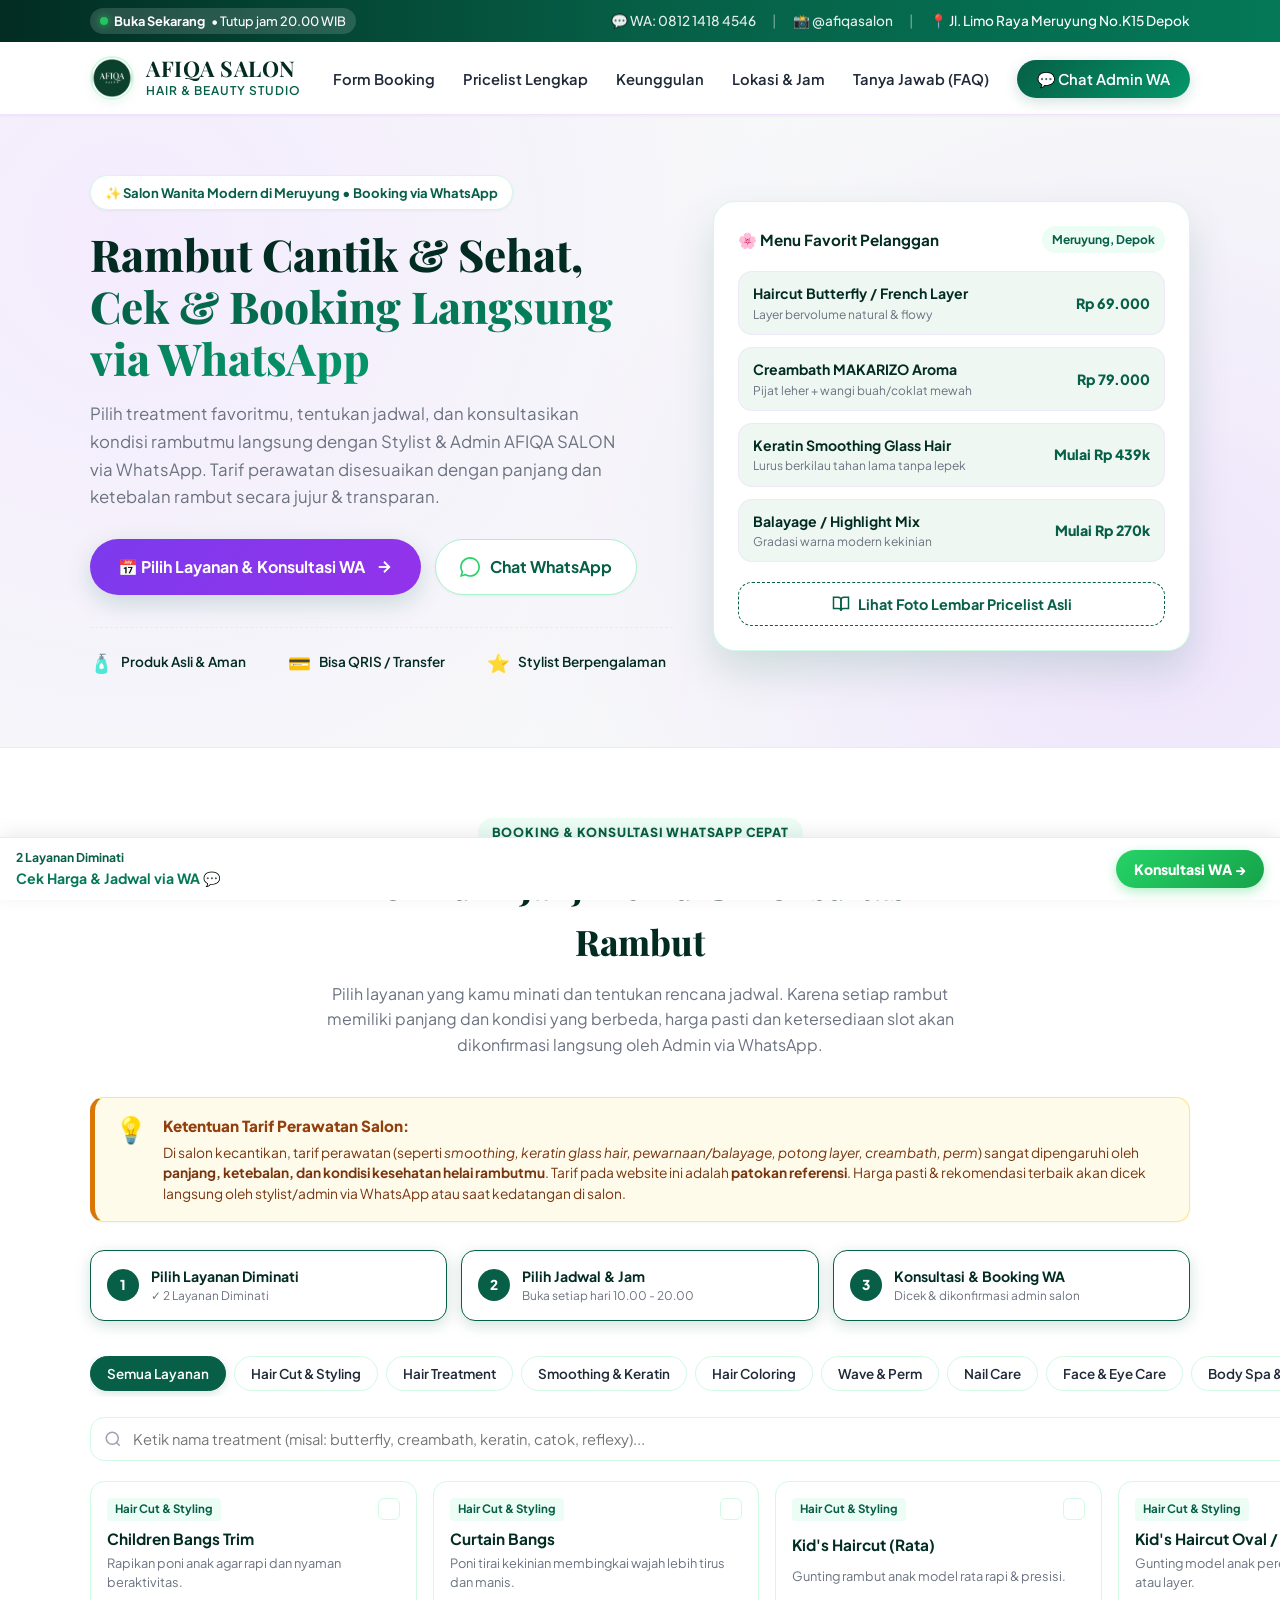
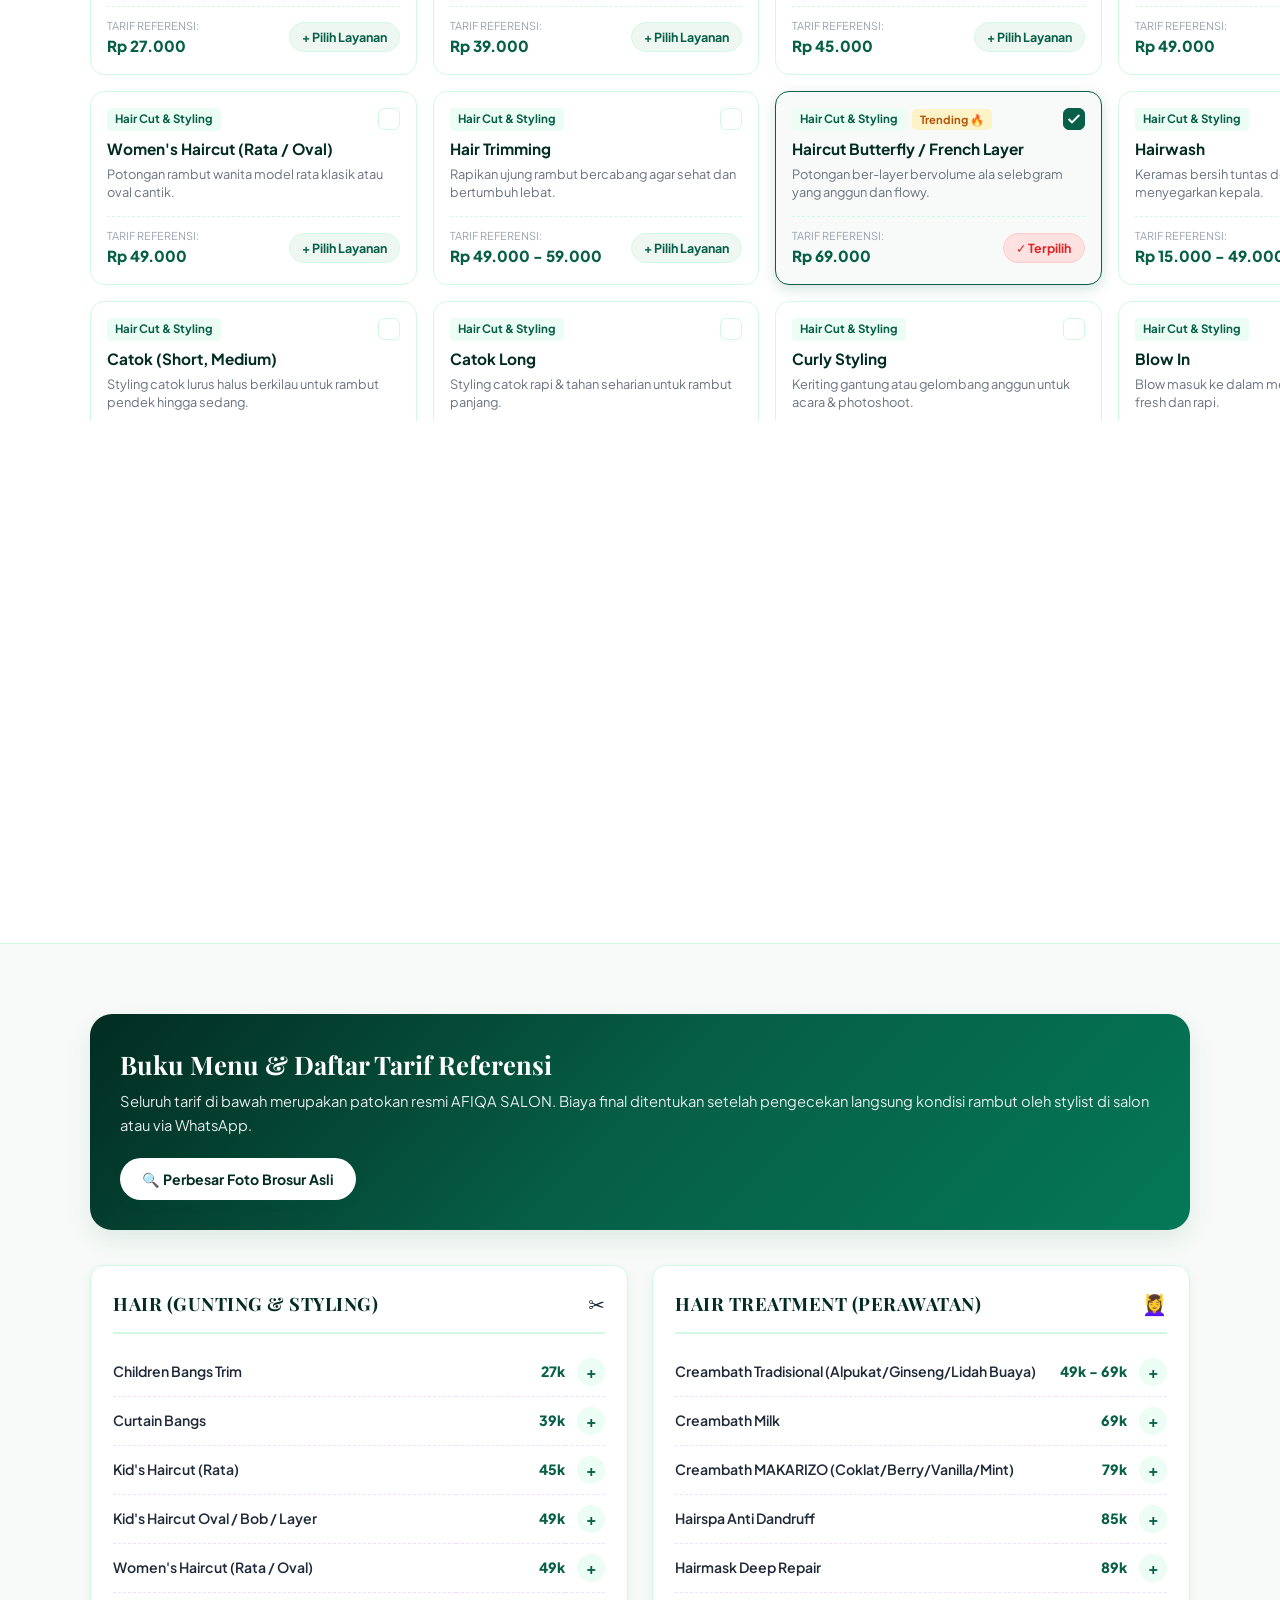
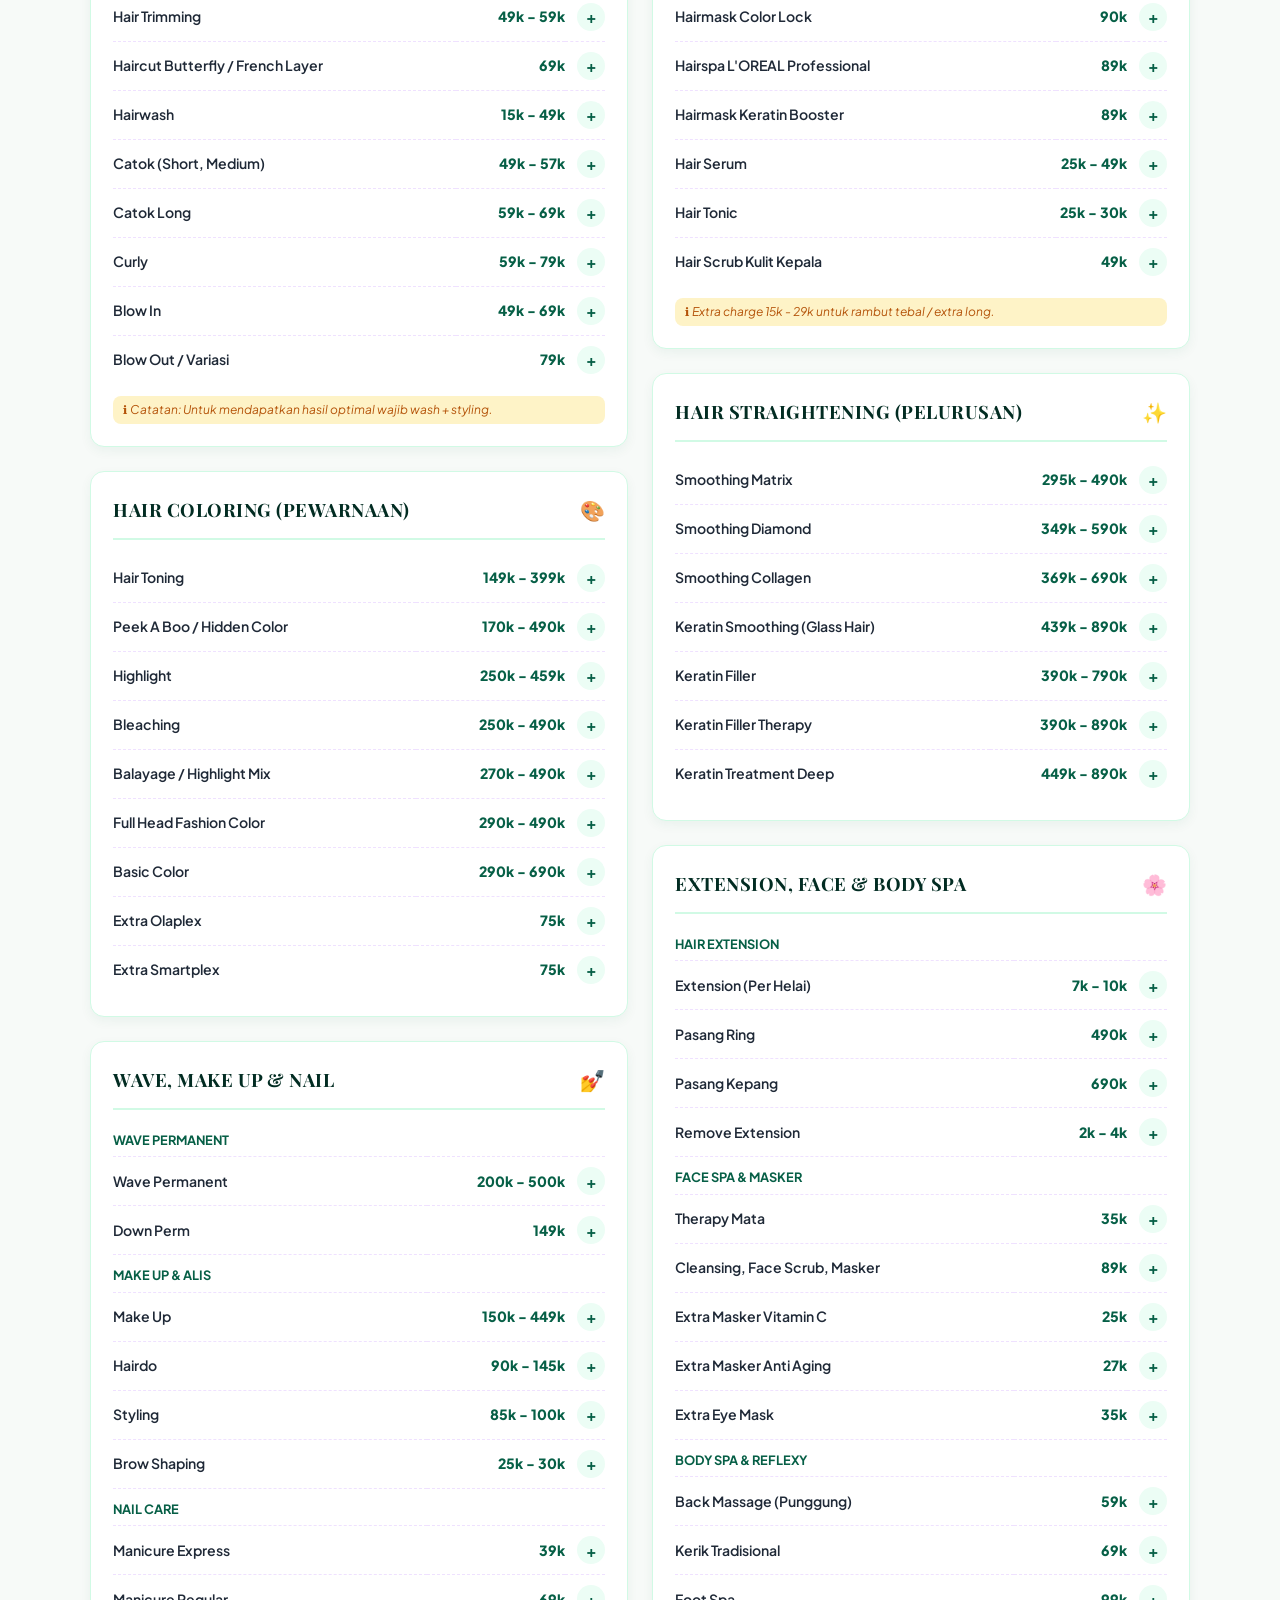
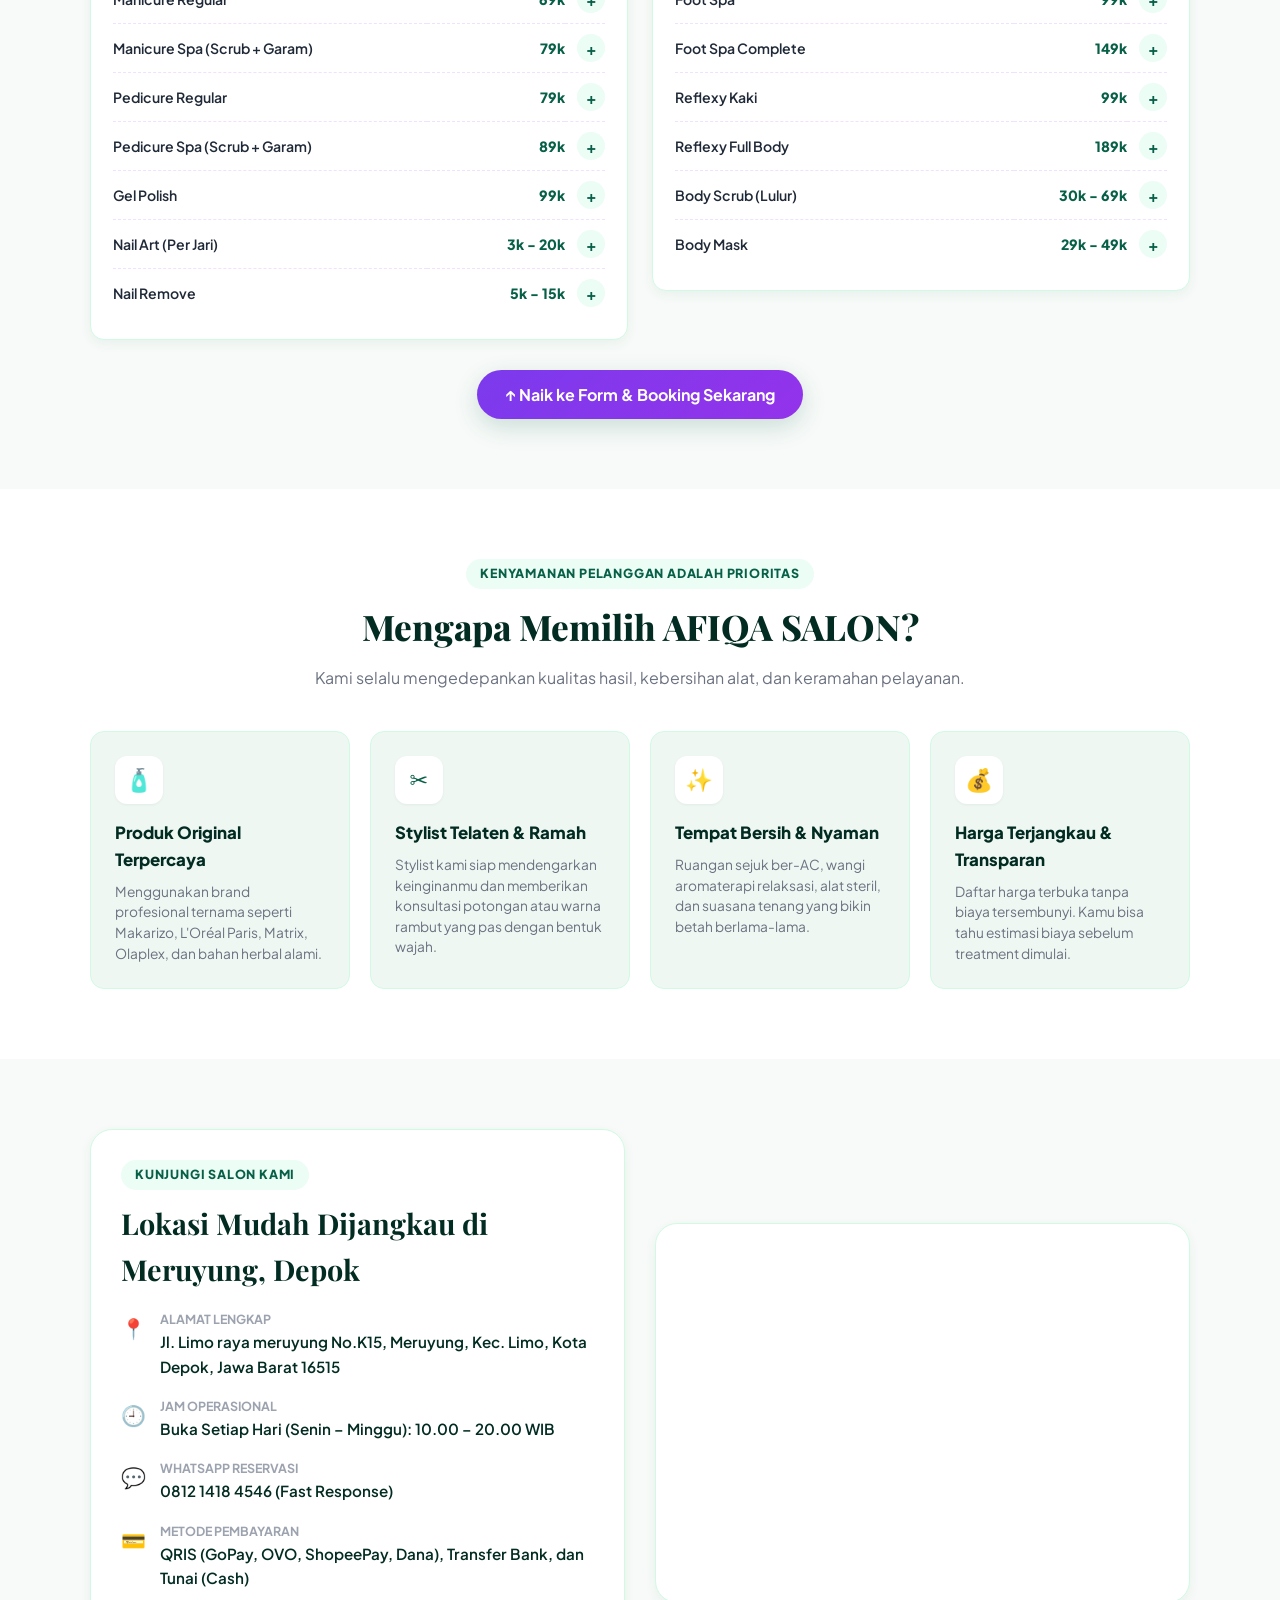
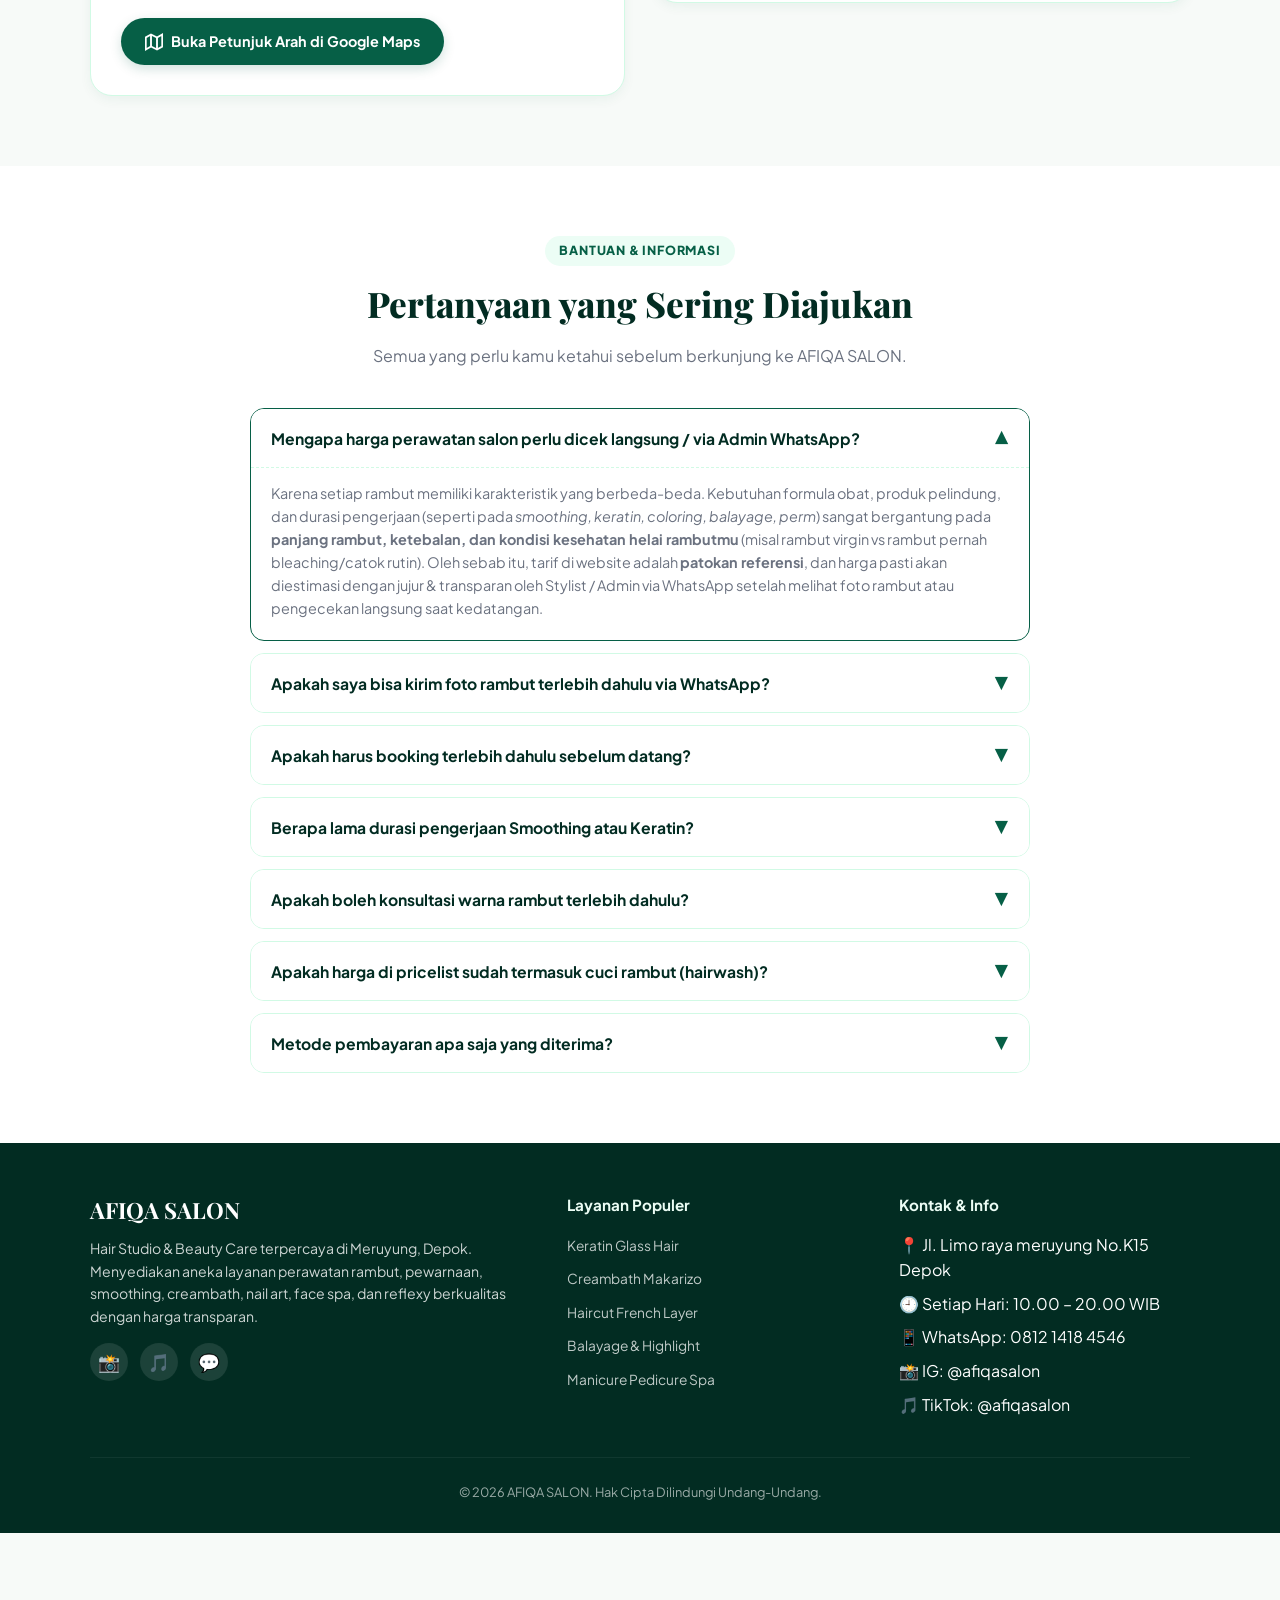
==== commit 4f83c5fb: "feat: update theme to Emerald Green, remove by aeryn, and enhance mobile-first UI" ====
--- a/index.html
+++ b/index.html
@@ -2,18 +2,18 @@
 <html lang="id">
 <head>
   <meta charset="UTF-8">
-  <meta name="viewport" content="width=device-width, initial-scale=1.0, maximum-scale=5.0">
+  <meta name="viewport" content="width=device-width, initial-scale=1.0, maximum-scale=5.0, viewport-fit=cover">
   
-  <title>AFIQA SALON by AERYN | Booking Appointment & Pricelist Resmi Meruyung Depok</title>
+  <title>AFIQA SALON | Booking Appointment & Pricelist Resmi Meruyung Depok</title>
   <meta name="description" content="Booking jadwal perawatan rambut & kecantikan di AFIQA SALON Meruyung Depok. Spesialis Hair Keratin Glass Hair, Smoothing Lembut, Balayage Coloring, Creambath Makarizo, Manicure Pedicure, dan Reflexy. Booking mudah via WhatsApp!">
   <meta name="keywords" content="afiqa salon, salon meruyung, salon depok, booking salon depok, smoothing meruyung, keratin depok, creambath meruyung, balayage depok, hair salon limo depok">
-  <meta name="author" content="AFIQA SALON by AERYN">
-  <meta name="theme-color" content="#6B21A8">
+  <meta name="author" content="AFIQA SALON">
+  <meta name="theme-color" content="#065F46">
 
   <!-- Open Graph / Meta Sosial -->
   <meta property="og:type" content="website">
-  <meta property="og:url" content="https://afiqasalon.pages.dev/">
-  <meta property="og:title" content="AFIQA SALON by AERYN | Hair Studio & Beauty Care Meruyung Depok">
+  <meta property="og:url" content="https://afiqasalon.my.id/">
+  <meta property="og:title" content="AFIQA SALON | Hair Studio & Beauty Care Meruyung Depok">
   <meta property="og:description" content="Pricelist transparan dan sistem booking jadwal perawatan salon paling mudah. Klik untuk pilih treatment dan booking langsung via WhatsApp!">
   <meta property="og:image" content="assets/pricelist_official.jpg">
 
@@ -34,10 +34,10 @@
   {
     "@context": "https://schema.org",
     "@type": "BeautySalon",
-    "name": "AFIQA SALON by AERYN",
+    "name": "AFIQA SALON",
     "image": "assets/logo.png",
     "telephone": "+6281214184546",
-    "url": "https://afiqasalon.pages.dev/",
+    "url": "https://afiqasalon.my.id/",
     "address": {
       "@type": "PostalAddress",
       "streetAddress": "Jl. Limo Raya Meruyung No.K15",
@@ -100,7 +100,7 @@
   <header class="navbar">
     <div class="container nav-container">
       <a href="#" class="brand-logo-wrap" aria-label="AFIQA SALON Beranda">
-        <img src="assets/logo.png" alt="Logo AFIQA SALON" class="brand-avatar" onerror="this.src='data:image/svg+xml,<svg xmlns=%22http://www.w3.org/2000/svg%22 viewBox=%220 0 100 100%22><circle cx=%2250%22 cy=%2250%22 r=%2250%22 fill=%22%236B21A8%22/><text x=%2250%22 y=%2260%22 font-size=%2240%22 text-anchor=%22middle%22 fill=%22white%22 font-family=%22sans-serif%22 font-weight=%22bold%22>AS</text></svg>'">
+        <img src="assets/logo.png" alt="Logo AFIQA SALON" class="brand-avatar" onerror="this.src='data:image/svg+xml,<svg xmlns=%22http://www.w3.org/2000/svg%22 viewBox=%220 0 100 100%22><circle cx=%2250%22 cy=%2250%22 r=%2250%22 fill=%22%23065F46%22/><text x=%2250%22 y=%2260%22 font-size=%2240%22 text-anchor=%22middle%22 fill=%22white%22 font-family=%22sans-serif%22 font-weight=%22bold%22>AS</text></svg>'">
         <div class="brand-text">
           <span class="brand-title">AFIQA SALON</span>
           <span class="brand-subtitle">Hair & Beauty Studio</span>
@@ -353,6 +353,17 @@
 
               <div class="booking-form-group">
                 <label for="customer-notes" class="form-label">📝 Kondisi Rambut & Catatan Tambahan:</label>
+                <div class="quick-tags-container">
+                  <span class="quick-tags-label">⚡ Sentuh cepat info rambut:</span>
+                  <div class="quick-tags-scroll">
+                    <button type="button" class="quick-tag-btn" onclick="addHairTag('Rambut Sebahu')">Sebahu</button>
+                    <button type="button" class="quick-tag-btn" onclick="addHairTag('Rambut Panjang')">Panjang</button>
+                    <button type="button" class="quick-tag-btn" onclick="addHairTag('Rambut Tebal')">Tebal</button>
+                    <button type="button" class="quick-tag-btn" onclick="addHairTag('Pernah Bleach')">Pernah Bleach</button>
+                    <button type="button" class="quick-tag-btn" onclick="addHairTag('Pernah Smoothing')">Pernah Smoothing</button>
+                    <button type="button" class="quick-tag-btn" onclick="addHairTag('Kering/Rontok')">Kering/Rontok</button>
+                  </div>
+                </div>
                 <input type="text" id="customer-notes" class="form-input-text" placeholder="Contoh: Rambut sebahu agak tebal, pernah bleaching/smoothing, dll.">
               </div>
 
@@ -1053,7 +1064,7 @@
     <div class="container">
       <div class="footer-grid">
         <div class="footer-brand">
-          <h4>AFIQA SALON by AERYN</h4>
+          <h4>AFIQA SALON</h4>
           <p>
             Hair Studio & Beauty Care terpercaya di Meruyung, Depok. Menyediakan aneka layanan perawatan rambut, pewarnaan, smoothing, creambath, nail art, face spa, dan reflexy berkualitas dengan harga transparan.
           </p>
@@ -1088,7 +1099,7 @@
       </div>
 
       <div class="footer-bottom-copy">
-        <p>© 2026 AFIQA SALON by AERYN. Hak Cipta Dilindungi Undang-Undang.</p>
+        <p>© 2026 AFIQA SALON. Hak Cipta Dilindungi Undang-Undang.</p>
       </div>
     </div>
   </footer>
@@ -1121,6 +1132,32 @@
     </div>
   </div>
 
+  <!-- =======================================================================
+       12. MOBILE APP BOTTOM NAVIGATION BAR
+       ======================================================================= -->
+  <nav class="mobile-app-bottom-nav" aria-label="Navigasi Cepat Mobile">
+    <a href="#" class="app-nav-item active" onclick="scrollToElement('salon-status-badge')">
+      <span class="app-nav-icon">✨</span>
+      <span class="app-nav-label">Beranda</span>
+    </a>
+    <a href="#section-booking" class="app-nav-item" onclick="scrollToElement('section-booking')">
+      <span class="app-nav-icon">📅</span>
+      <span class="app-nav-label">Booking</span>
+    </a>
+    <a href="#section-pricelist" class="app-nav-item" onclick="scrollToElement('section-pricelist')">
+      <span class="app-nav-icon">📖</span>
+      <span class="app-nav-label">Pricelist</span>
+    </a>
+    <a href="#section-lokasi" class="app-nav-item" onclick="scrollToElement('section-lokasi')">
+      <span class="app-nav-icon">📍</span>
+      <span class="app-nav-label">Lokasi</span>
+    </a>
+    <a href="https://wa.me/6281214184546?text=Halo%20Admin%20AFIQA%20SALON,%20saya%20mau%20konsultasi%20dan%20tanya%20jadwal" target="_blank" rel="noopener" class="app-nav-item nav-highlight-wa">
+      <span class="app-nav-icon">💬</span>
+      <span class="app-nav-label">WA Admin</span>
+    </a>
+  </nav>
+
   <!-- Script JS Interaktif -->
   <script src="script.js"></script>
 </body>
--- a/styles.css
+++ b/styles.css
@@ -1,39 +1,39 @@
 /* ==========================================================================
    AFIQA SALON - Luxury & Modern Hair Studio Booking Landing Page
-   Aesthetic: Velvet Violet & Champagne Rose (Soft Luxury)
+   Aesthetic: Emerald Green & Champagne Gold (Mobile-First Luxury)
    ========================================================================== */
 
 :root {
   /* Color Palette */
-  --primary: #6B21A8;          /* Deep Velvet Violet */
-  --primary-hover: #581C87;
-  --primary-light: #F3E8FF;    /* Soft Lavender */
-  --primary-glow: rgba(107, 33, 168, 0.18);
+  --primary: #065F46;          /* Deep Royal Emerald */
+  --primary-hover: #044E3A;
+  --primary-light: #ECFDF5;    /* Soft Lavender */
+  --primary-glow: rgba(6, 95, 70, 0.18);
   
-  --secondary: #D946EF;        /* Radiant Orchid */
-  --accent-gold: #C084FC;      /* Soft Lilac Gold */
+  --secondary: #059669;        /* Vibrant Emerald Jade */
+  --accent-gold: #10B981;      /* Bright Emerald */
   --gold-warm: #B45309;
   
   --wa-green: #25D366;         /* WhatsApp Brand */
   --wa-green-hover: #1EBE5D;
   --wa-shadow: rgba(37, 211, 102, 0.35);
 
-  --dark-plum: #2A0845;        /* Deep Midnight Plum for text & dark headers */
+  --dark-plum: #022C22;        /* Deep Midnight Pine */
   --text-main: #1F2937;        /* Charcoal body text */
   --text-muted: #6B7280;       /* Subtitle muted text */
   --text-light: #9CA3AF;
   
   --surface: #FFFFFF;
-  --bg-page: #FAF5FF;          /* Very subtle warm lavender blush */
-  --bg-subtle: #F5EEFD;
-  --border-light: #E9D5FF;
-  --border-focus: #C084FC;
+  --bg-page: #F7FAF8;          /* Crisp light luxury emerald blush */
+  --bg-subtle: #EEF7F2;
+  --border-light: #D1FAE5;
+  --border-focus: #10B981;
 
   /* Elevation & Shadows */
-  --shadow-xs: 0 1px 3px rgba(42, 8, 69, 0.05);
-  --shadow-sm: 0 4px 12px rgba(107, 33, 168, 0.06);
-  --shadow-md: 0 10px 25px rgba(107, 33, 168, 0.10);
-  --shadow-lg: 0 20px 40px rgba(107, 33, 168, 0.15);
+  --shadow-xs: 0 1px 3px rgba(2, 44, 34, 0.05);
+  --shadow-sm: 0 4px 12px rgba(6, 95, 70, 0.06);
+  --shadow-md: 0 10px 25px rgba(6, 95, 70, 0.10);
+  --shadow-lg: 0 20px 40px rgba(6, 95, 70, 0.15);
 
   /* Radius */
   --radius-sm: 8px;
@@ -95,7 +95,7 @@
    TOP ANNOUNCEMENT BAR
    ========================================================================== */
 .top-notice-bar {
-  background: linear-gradient(90deg, #4A154B, #6B21A8, #7E22CE);
+  background: linear-gradient(90deg, #022C22, #065F46, #047857);
   color: #FFFFFF;
   padding: 8px 16px;
   font-size: 0.85rem;
@@ -265,7 +265,7 @@
   padding: 60px 0 70px;
   background: radial-gradient(circle at 10% 20%, rgba(243, 232, 255, 0.8) 0%, transparent 60%),
               radial-gradient(circle at 90% 80%, rgba(233, 213, 255, 0.6) 0%, transparent 50%),
-              #FAF5FF;
+              #F7FAF8;
   overflow: hidden;
   border-bottom: 1px solid var(--border-light);
 }
@@ -302,7 +302,7 @@
 }
 
 .hero-title .highlight-text {
-  background: linear-gradient(135deg, var(--primary) 0%, #D946EF 100%);
+  background: linear-gradient(135deg, var(--primary) 0%, #059669 100%);
   -webkit-background-clip: text;
   -webkit-text-fill-color: transparent;
 }
@@ -730,7 +730,7 @@
 
 .service-card.selected {
   border-color: var(--primary);
-  background: #FAF5FF;
+  background: #F7FAF8;
   box-shadow: 0 4px 14px var(--primary-glow);
 }
 
@@ -1044,7 +1044,7 @@
 
 /* Total Price / Consultation Display Box */
 .total-estimate-box {
-  background: linear-gradient(135deg, #FAF5FF, #F3E8FF);
+  background: linear-gradient(135deg, #F7FAF8, #ECFDF5);
   border: 1.5px solid var(--border-light);
   border-radius: var(--radius-md);
   padding: 16px;
@@ -1055,7 +1055,7 @@
 }
 
 .total-estimate-box.consultation-mode {
-  background: linear-gradient(135deg, #FFFBEB 0%, #FAF5FF 100%);
+  background: linear-gradient(135deg, #FFFBEB 0%, #F7FAF8 100%);
   border-color: #FDE68A;
 }
 
@@ -1166,7 +1166,7 @@
 }
 
 .pricelist-banner-card {
-  background: linear-gradient(135deg, #4A154B 0%, #6B21A8 50%, #7E22CE 100%);
+  background: linear-gradient(135deg, #022C22 0%, #065F46 50%, #047857 100%);
   color: #FFFFFF;
   border-radius: var(--radius-lg);
   padding: 30px;
@@ -1590,7 +1590,7 @@
   font-size: 0.95rem;
   font-weight: 700;
   margin-bottom: 14px;
-  color: #F3E8FF;
+  color: #ECFDF5;
 }
 
 .footer-links-col ul {
@@ -1608,7 +1608,7 @@
 
 .footer-links-col a:hover {
   opacity: 1;
-  color: #E9D5FF;
+  color: #D1FAE5;
 }
 
 .footer-bottom-copy {
@@ -1680,7 +1680,7 @@
 .modal-backdrop {
   position: fixed;
   inset: 0;
-  background: rgba(42, 8, 69, 0.75);
+  background: rgba(2, 44, 34, 0.75);
   backdrop-filter: blur(6px);
   z-index: 999;
   display: none;
@@ -1875,3 +1875,147 @@
     padding-bottom: 80px;
   }
 }
+
+
+/* ==========================================================================
+   MOBILE APP NATIVE UI & QUICK TAGS ENHANCEMENTS
+   ========================================================================== */
+.quick-tags-container {
+  margin: 6px 0 10px 0;
+}
+.quick-tags-label {
+  display: block;
+  font-size: 0.76rem;
+  font-weight: 700;
+  color: var(--primary);
+  margin-bottom: 6px;
+  letter-spacing: 0.3px;
+}
+.quick-tags-scroll {
+  display: flex;
+  gap: 6px;
+  overflow-x: auto;
+  padding-bottom: 6px;
+  -webkit-overflow-scrolling: touch;
+  scrollbar-width: none;
+}
+.quick-tags-scroll::-webkit-scrollbar {
+  display: none;
+}
+.quick-tag-btn {
+  white-space: nowrap;
+  background: var(--primary-light);
+  color: var(--primary);
+  border: 1px solid var(--border-light);
+  border-radius: 999px;
+  padding: 6px 13px;
+  font-size: 0.78rem;
+  font-weight: 600;
+  cursor: pointer;
+  transition: all 0.2s ease;
+  flex-shrink: 0;
+  -webkit-tap-highlight-color: transparent;
+}
+.quick-tag-btn:hover {
+  background: #D1FAE5;
+  border-color: var(--accent-gold);
+}
+.quick-tag-btn:active {
+  transform: scale(0.94);
+  background: var(--primary);
+  color: #FFFFFF;
+}
+
+/* Mobile Bottom Navigation Bar */
+.mobile-app-bottom-nav {
+  display: none;
+  position: fixed;
+  bottom: 0;
+  left: 0;
+  right: 0;
+  background: rgba(255, 255, 255, 0.95);
+  backdrop-filter: blur(14px);
+  -webkit-backdrop-filter: blur(14px);
+  border-top: 1px solid var(--border-light);
+  padding: 6px 12px calc(8px + env(safe-area-inset-bottom, 0px));
+  z-index: 999;
+  justify-content: space-around;
+  align-items: center;
+  box-shadow: 0 -4px 20px rgba(2, 44, 34, 0.08);
+}
+
+.app-nav-item {
+  display: flex;
+  flex-direction: column;
+  align-items: center;
+  justify-content: center;
+  gap: 2px;
+  color: var(--text-muted);
+  text-decoration: none;
+  font-size: 0.70rem;
+  font-weight: 600;
+  padding: 4px 8px;
+  border-radius: 12px;
+  transition: all 0.2s ease;
+  -webkit-tap-highlight-color: transparent;
+}
+.app-nav-icon {
+  font-size: 1.25rem;
+  line-height: 1;
+}
+.app-nav-item:active,
+.app-nav-item.active {
+  color: var(--primary);
+  font-weight: 700;
+}
+.app-nav-item.nav-highlight-wa {
+  color: #1EBE5D;
+}
+.app-nav-item.nav-highlight-wa .app-nav-icon {
+  filter: drop-shadow(0 2px 4px rgba(37, 211, 102, 0.35));
+}
+
+@media (max-width: 820px) {
+  .mobile-app-bottom-nav {
+    display: flex;
+  }
+  body {
+    padding-bottom: calc(80px + env(safe-area-inset-bottom, 0px)) !important;
+  }
+  .floating-booking-bar {
+    bottom: calc(66px + env(safe-area-inset-bottom, 0px)) !important;
+    left: 12px;
+    right: 12px;
+    border-radius: 16px;
+    padding: 10px 14px;
+  }
+  .floating-booking-bar .btn-floating-cta {
+    padding: 9px 16px;
+    font-size: 0.85rem;
+  }
+  .category-tabs-scroll {
+    padding: 6px 4px;
+    gap: 8px;
+  }
+  .cat-tab-btn {
+    padding: 9px 16px;
+    font-size: 0.84rem;
+    border-radius: 999px;
+  }
+  .time-slots-grid {
+    grid-template-columns: repeat(3, 1fr) !important;
+    gap: 8px !important;
+  }
+  .time-slot-btn {
+    padding: 10px 4px !important;
+    font-size: 0.85rem !important;
+  }
+  .service-card-modern {
+    padding: 14px !important;
+    border-radius: 16px !important;
+  }
+  .services-selection-grid {
+    grid-template-columns: 1fr !important;
+    gap: 12px !important;
+  }
+}
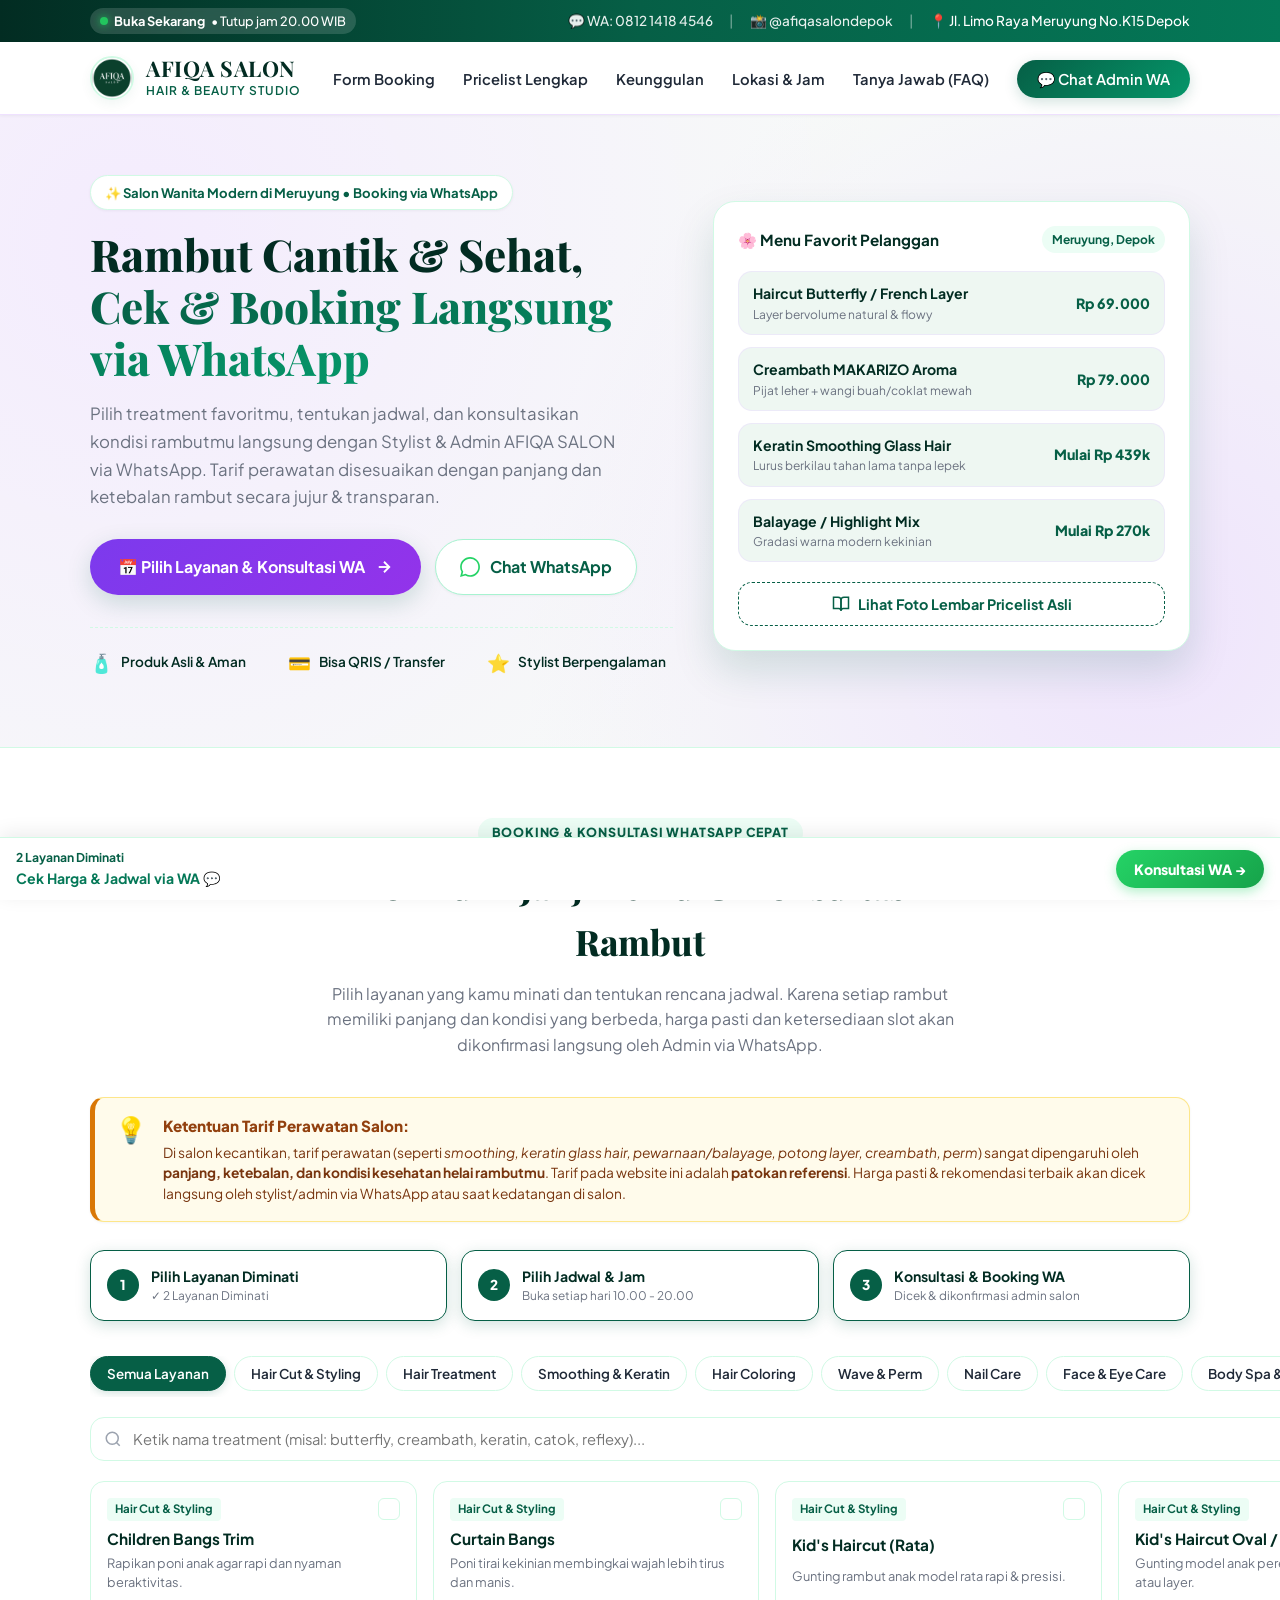
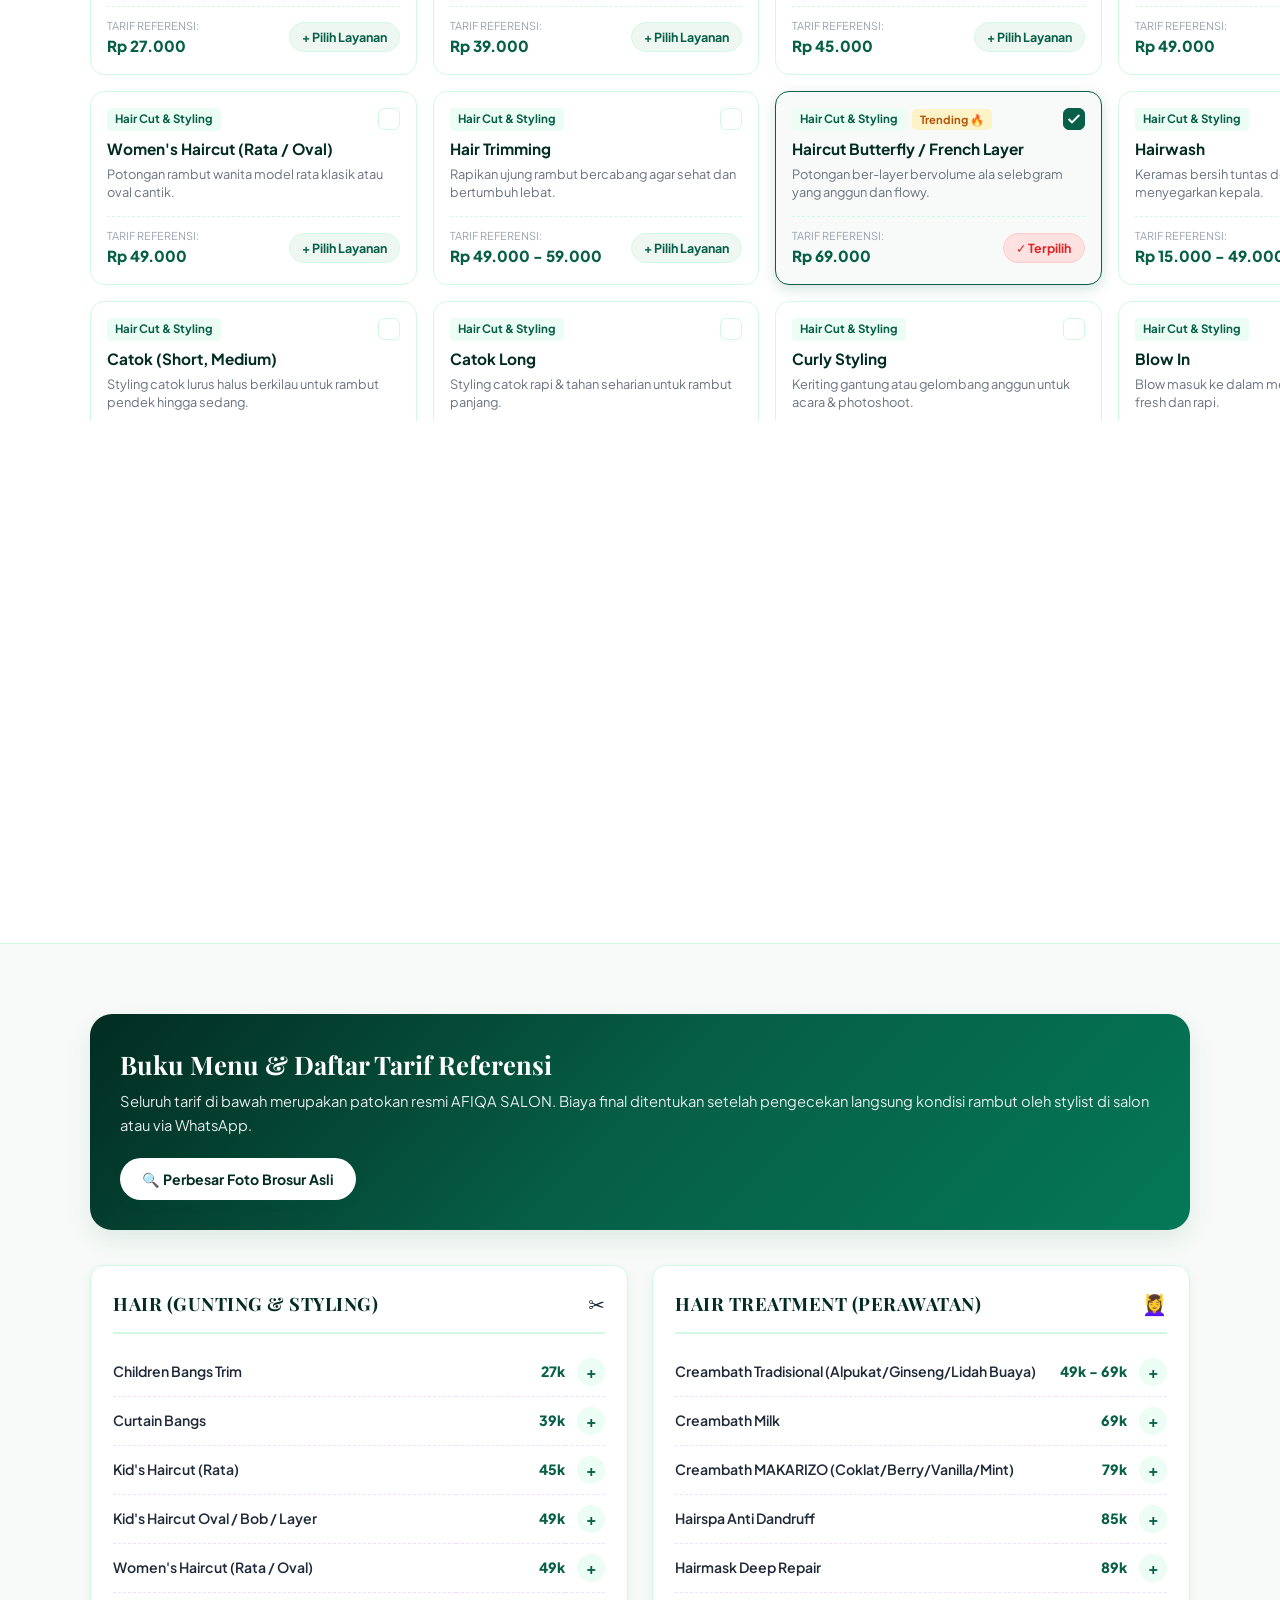
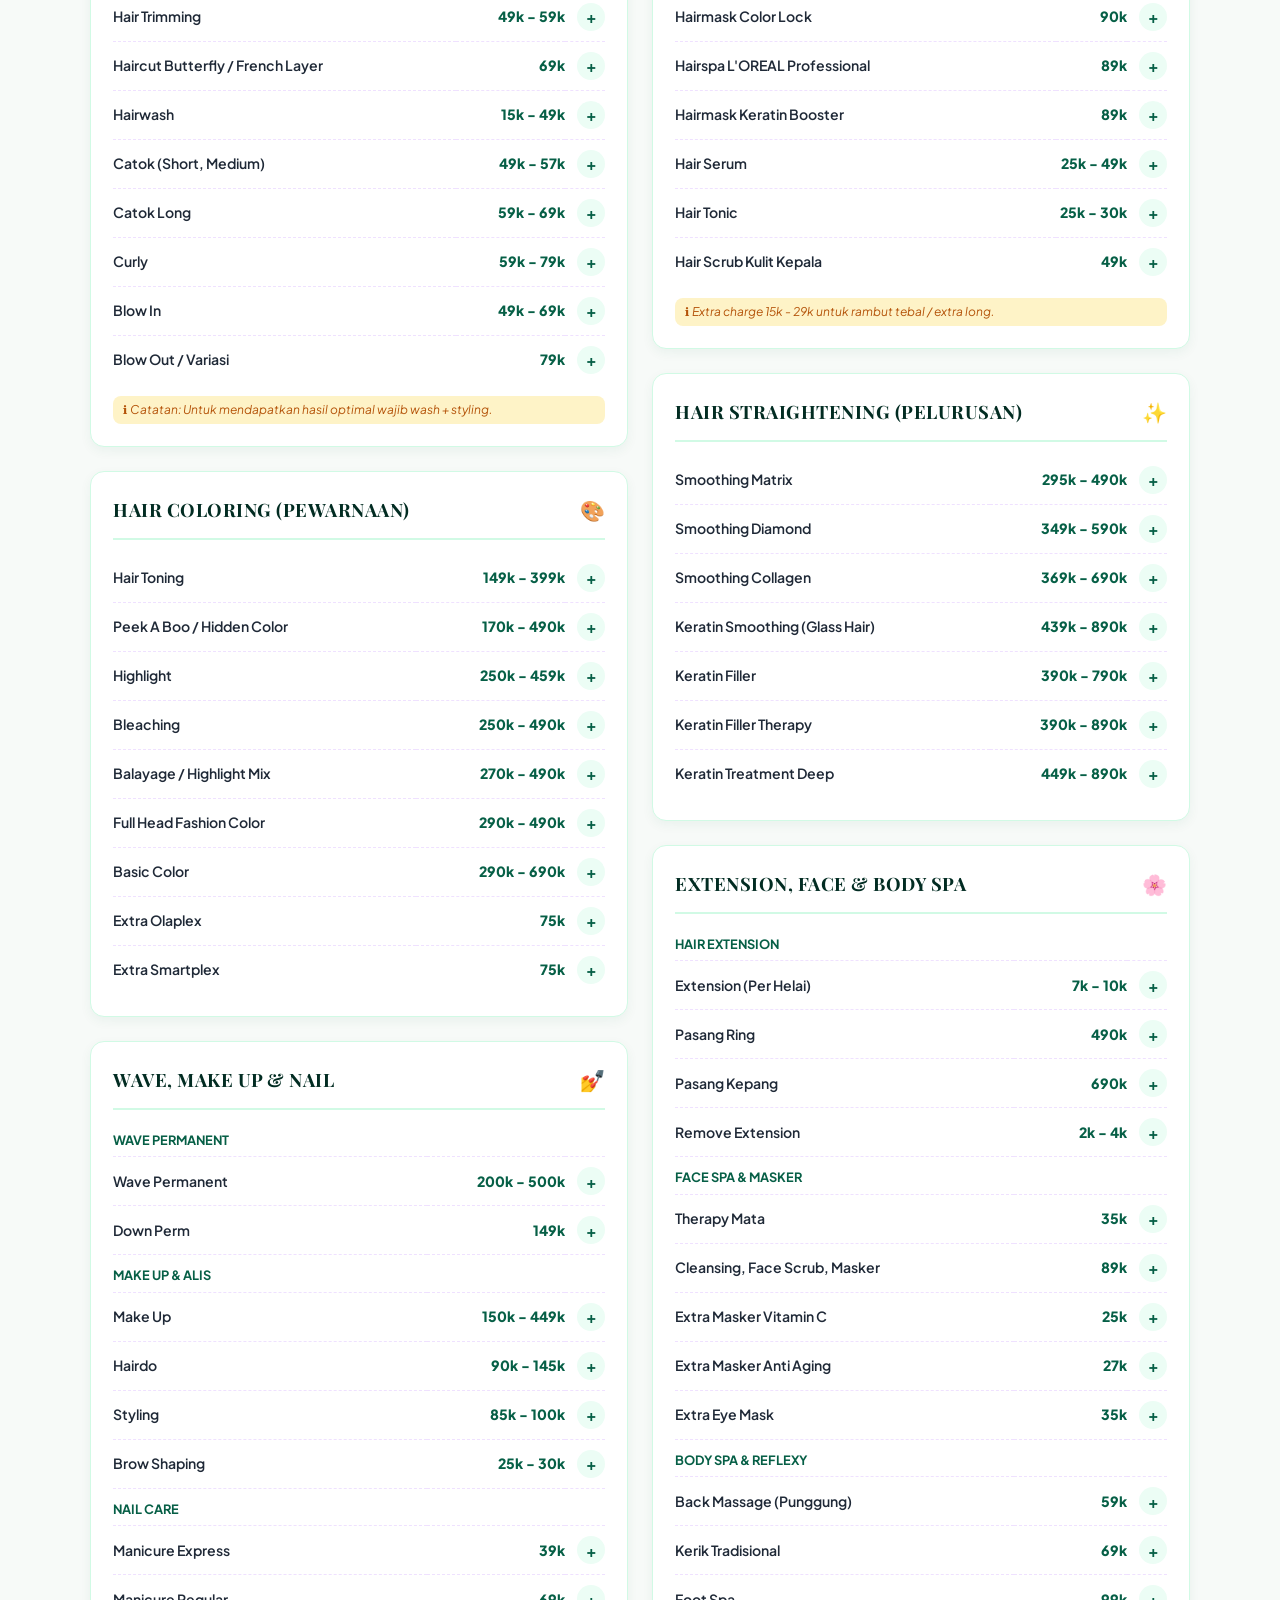
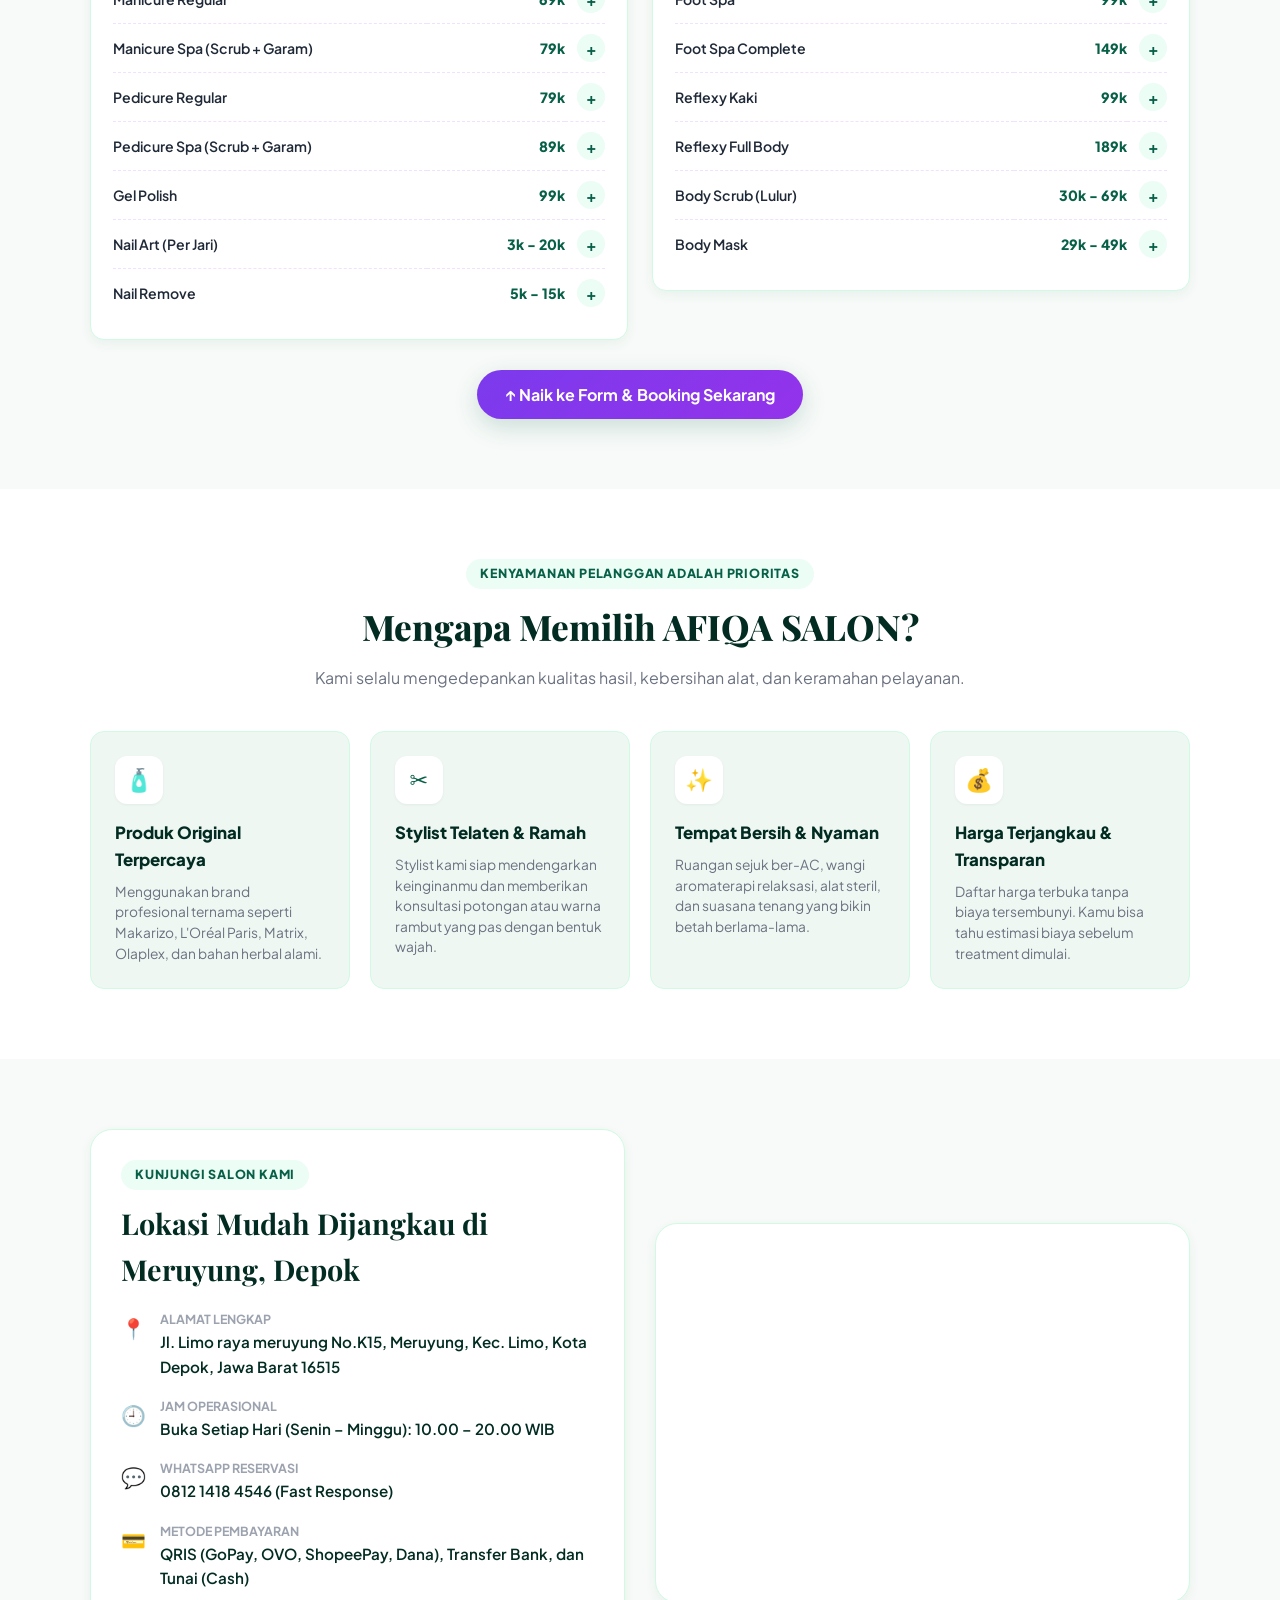
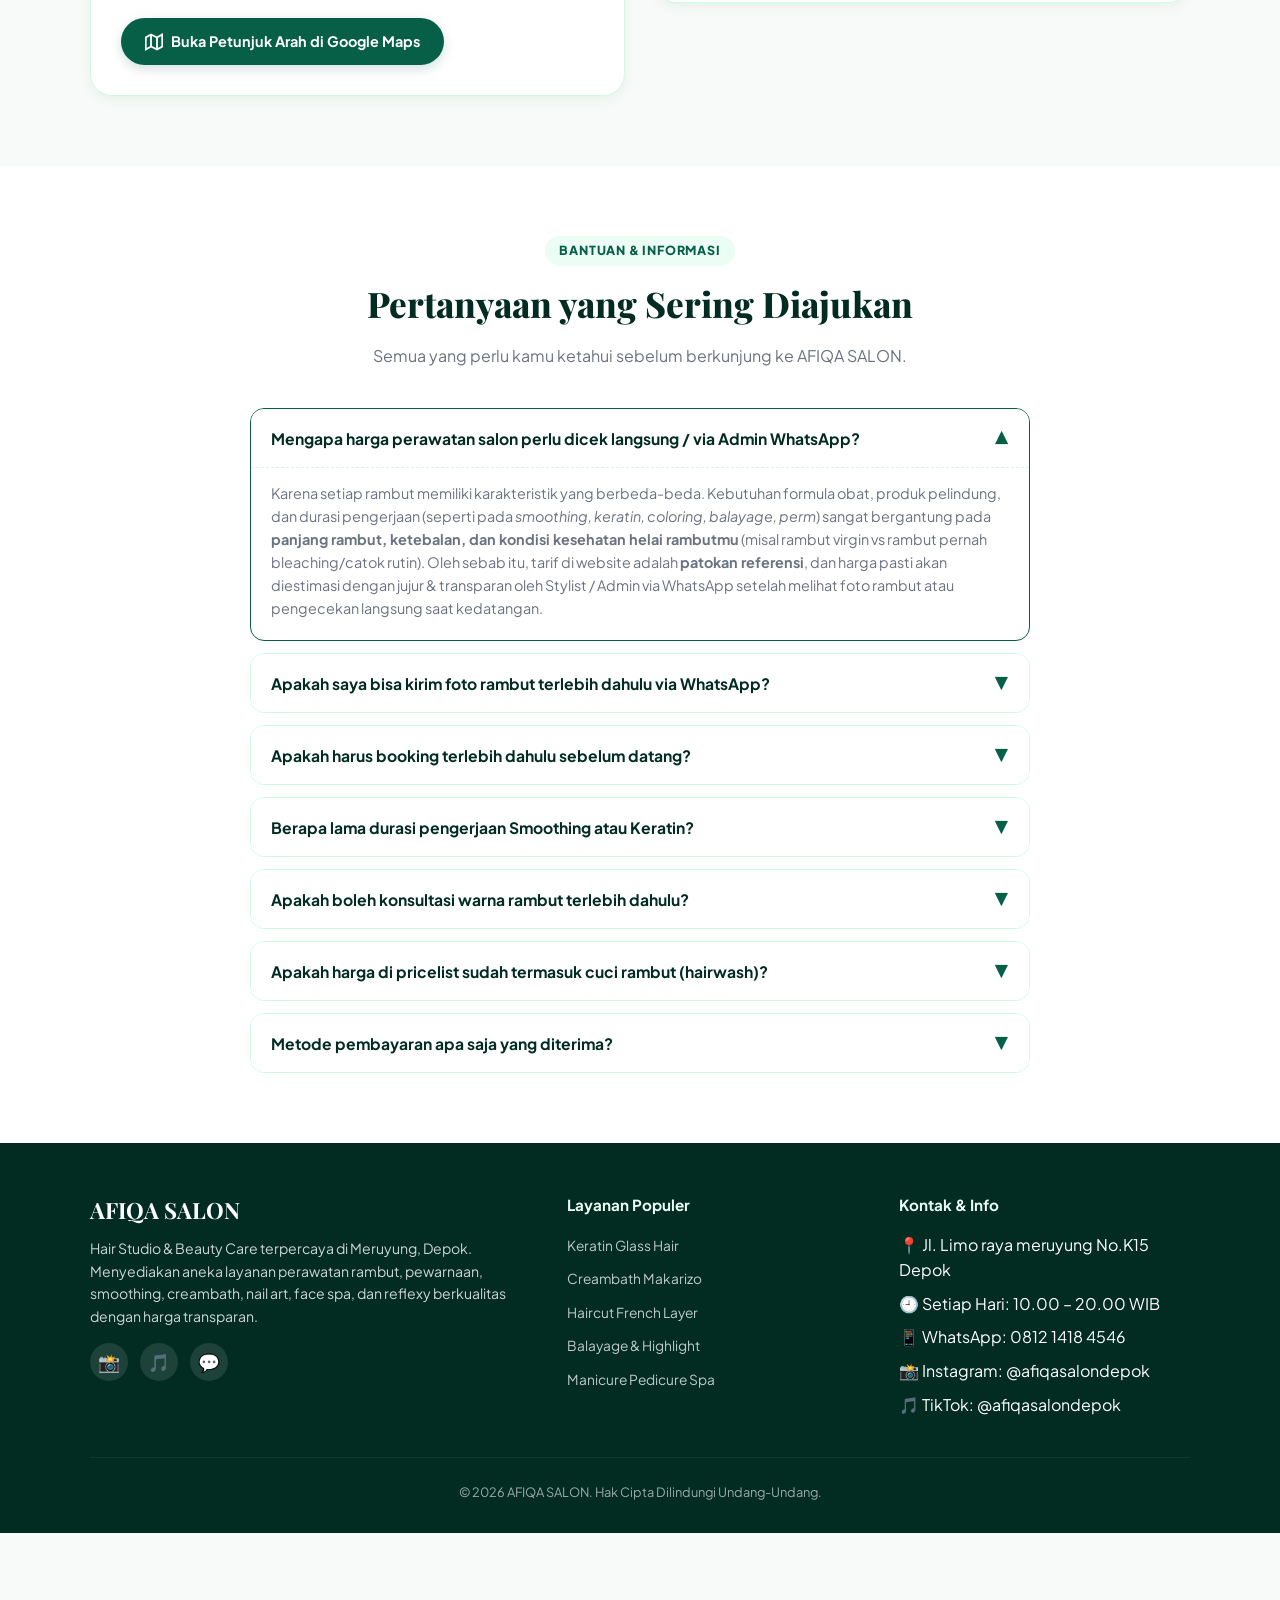
==== commit 7455bf49: "fix: update social media accounts to @afiqasalondepok on IG and TikTok" ====
--- a/index.html
+++ b/index.html
@@ -85,8 +85,8 @@
           <span>💬 WA: 0812 1418 4546</span>
         </a>
         <span style="opacity: 0.4;">|</span>
-        <a href="https://instagram.com/afiqasalon" target="_blank" rel="noopener" class="top-contact-link">
-          <span>📸 @afiqasalon</span>
+        <a href="https://instagram.com/afiqasalondepok" target="_blank" rel="noopener" class="top-contact-link">
+          <span>📸 @afiqasalondepok</span>
         </a>
         <span style="opacity: 0.4;">|</span>
         <span>📍 Jl. Limo Raya Meruyung No.K15 Depok</span>
@@ -1069,8 +1069,8 @@
             Hair Studio & Beauty Care terpercaya di Meruyung, Depok. Menyediakan aneka layanan perawatan rambut, pewarnaan, smoothing, creambath, nail art, face spa, dan reflexy berkualitas dengan harga transparan.
           </p>
           <div class="footer-social-links">
-            <a href="https://instagram.com/afiqasalon" target="_blank" rel="noopener" class="social-circle-link" title="Instagram @afiqasalon">📸</a>
-            <a href="https://tiktok.com/@afiqasalon" target="_blank" rel="noopener" class="social-circle-link" title="TikTok @afiqasalon">🎵</a>
+            <a href="https://instagram.com/afiqasalondepok" target="_blank" rel="noopener" class="social-circle-link" title="Instagram @afiqasalondepok">📸</a>
+            <a href="https://tiktok.com/@afiqasalondepok" target="_blank" rel="noopener" class="social-circle-link" title="TikTok @afiqasalondepok">🎵</a>
             <a href="https://wa.me/6281214184546" target="_blank" rel="noopener" class="social-circle-link" title="WhatsApp 0812 1418 4546">💬</a>
           </div>
         </div>
@@ -1092,8 +1092,8 @@
             <li>📍 Jl. Limo raya meruyung No.K15 Depok</li>
             <li>🕘 Setiap Hari: 10.00 – 20.00 WIB</li>
             <li>📱 WhatsApp: 0812 1418 4546</li>
-            <li>📸 IG: @afiqasalon</li>
-            <li>🎵 TikTok: @afiqasalon</li>
+            <li>📸 Instagram: @afiqasalondepok</li>
+            <li>🎵 TikTok: @afiqasalondepok</li>
           </ul>
         </div>
       </div>
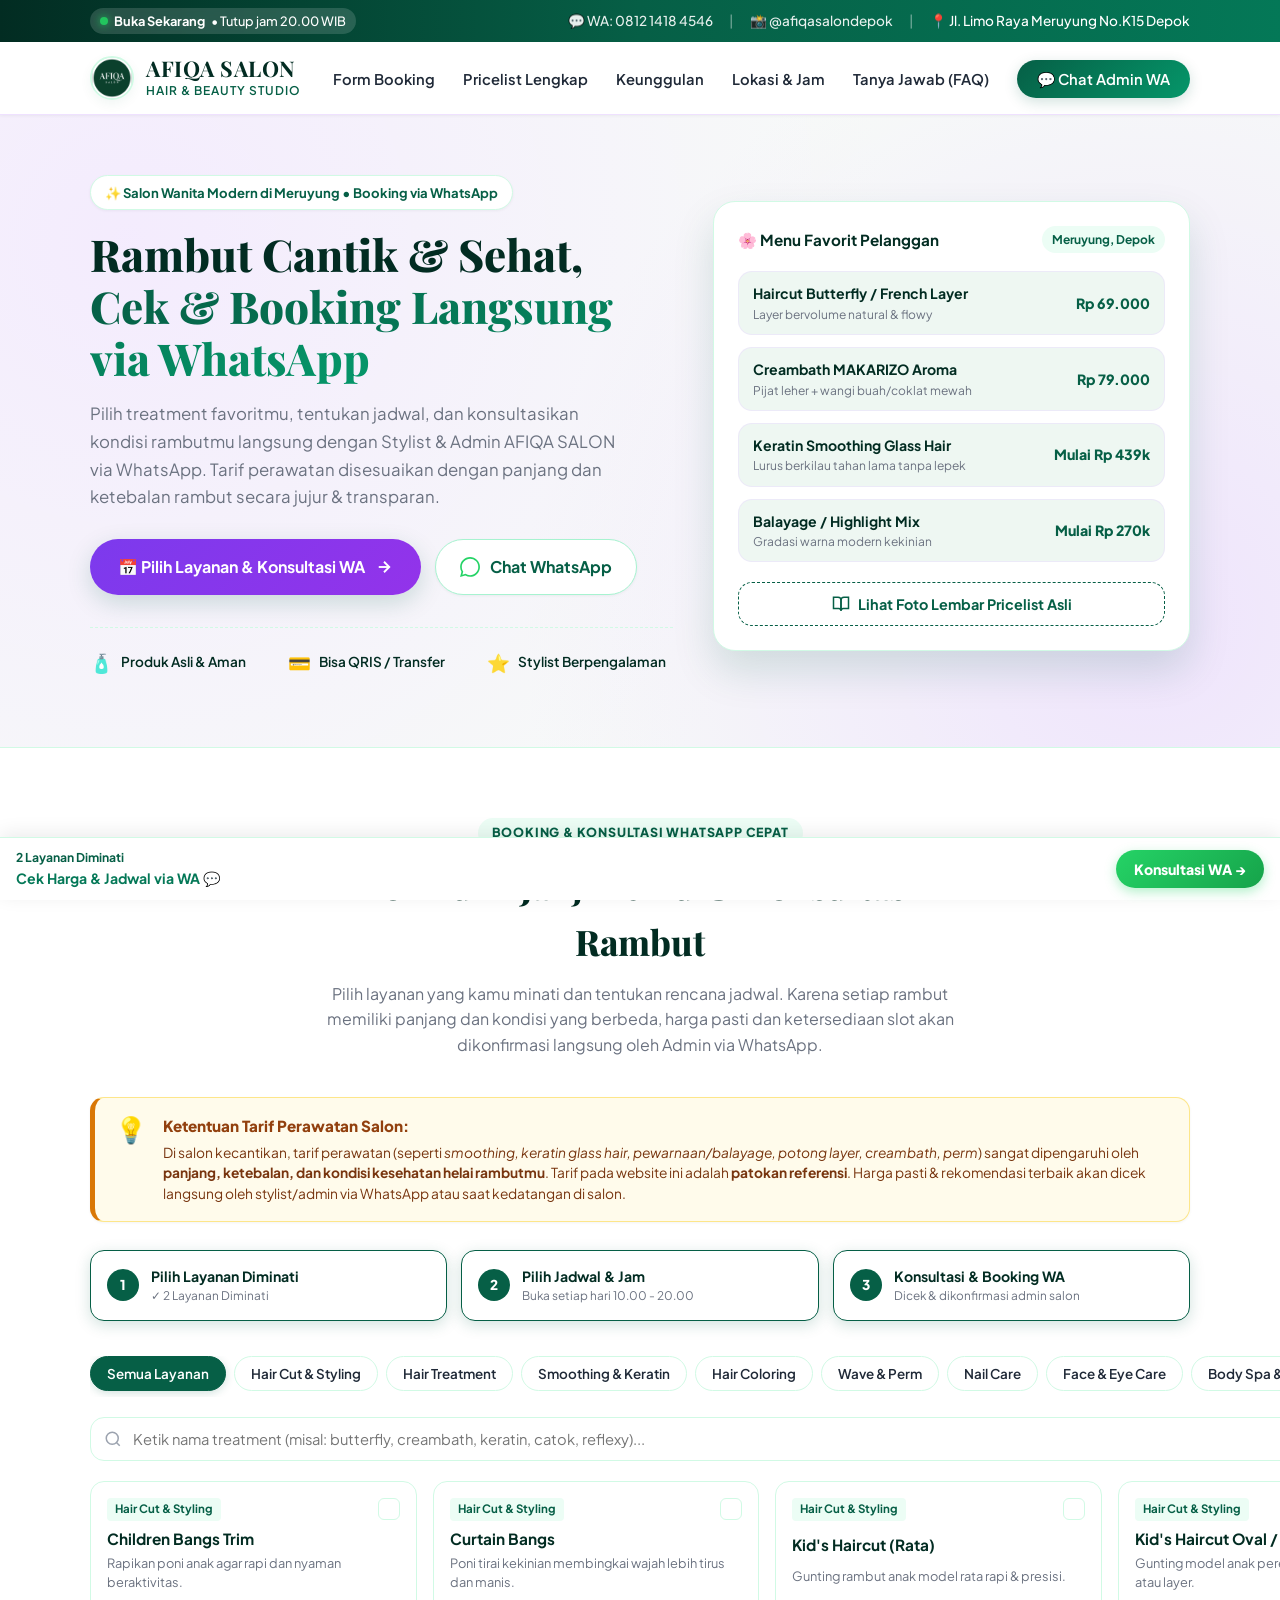
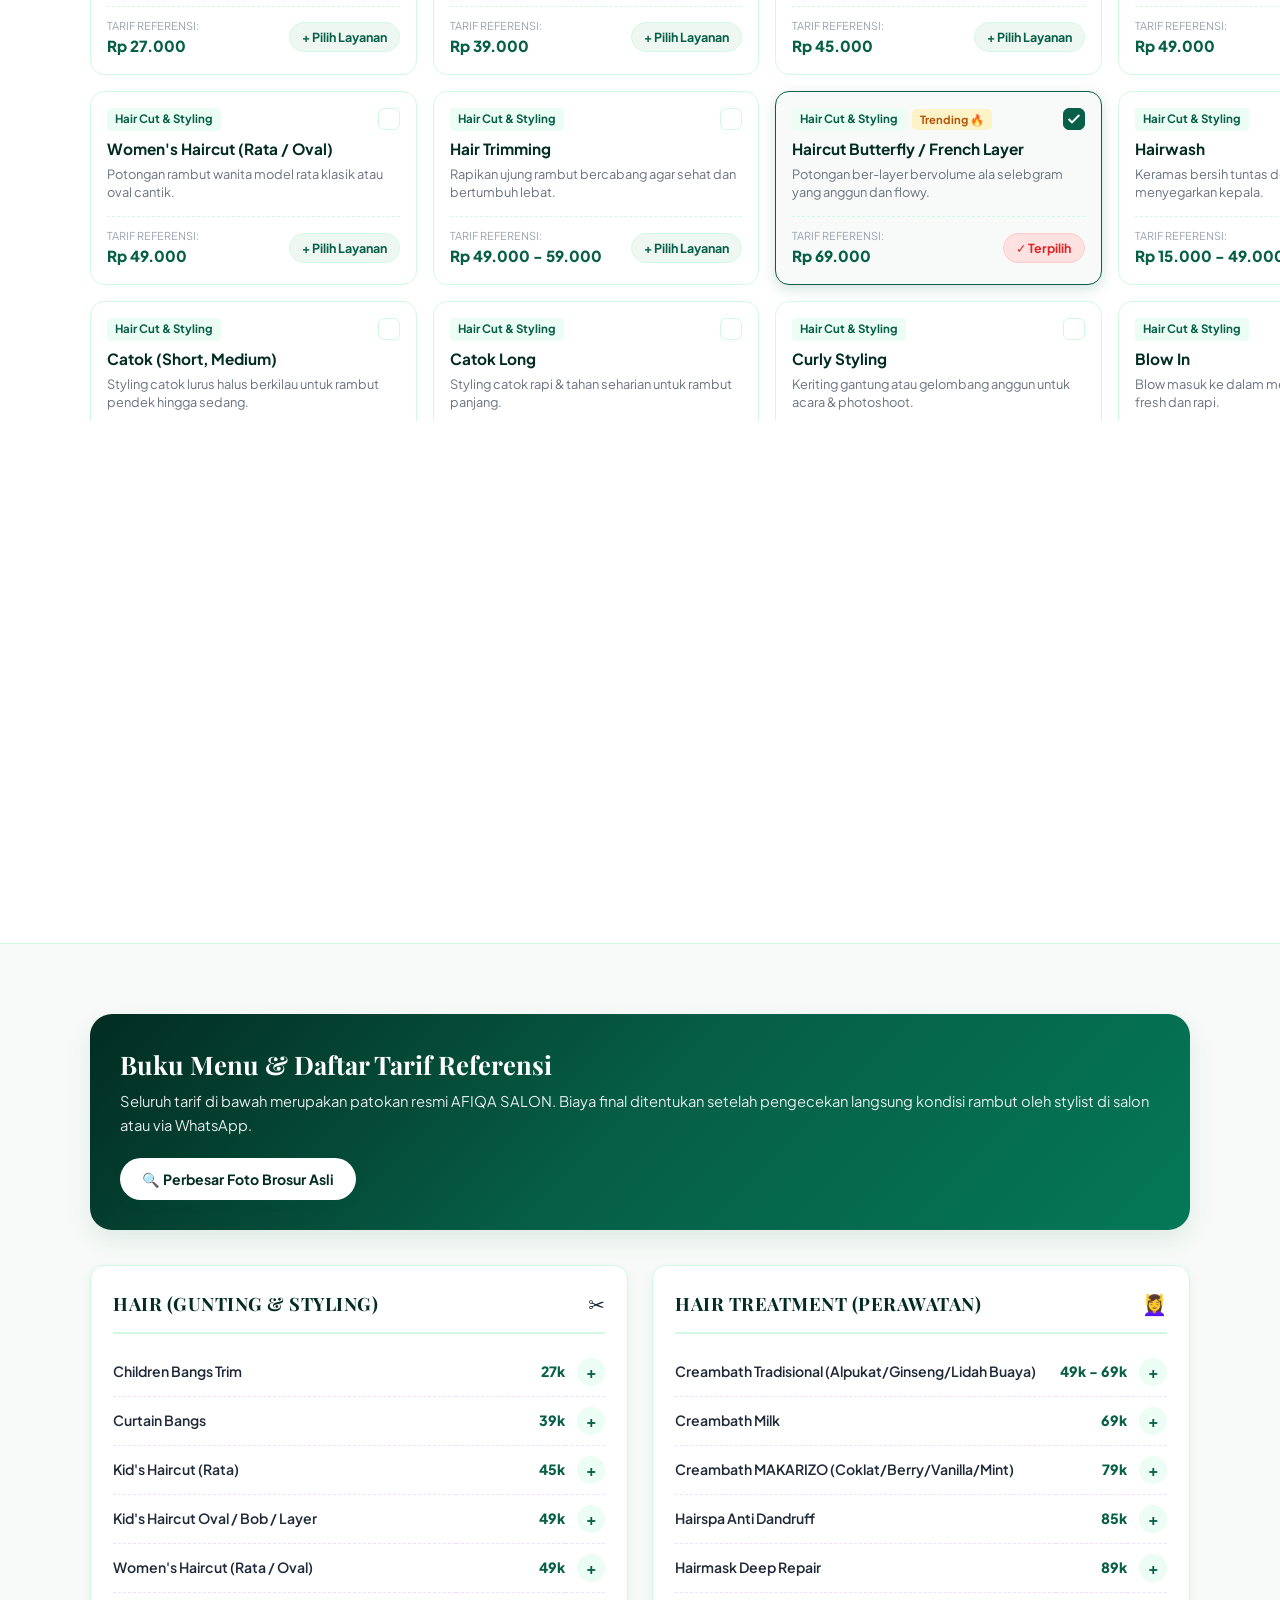
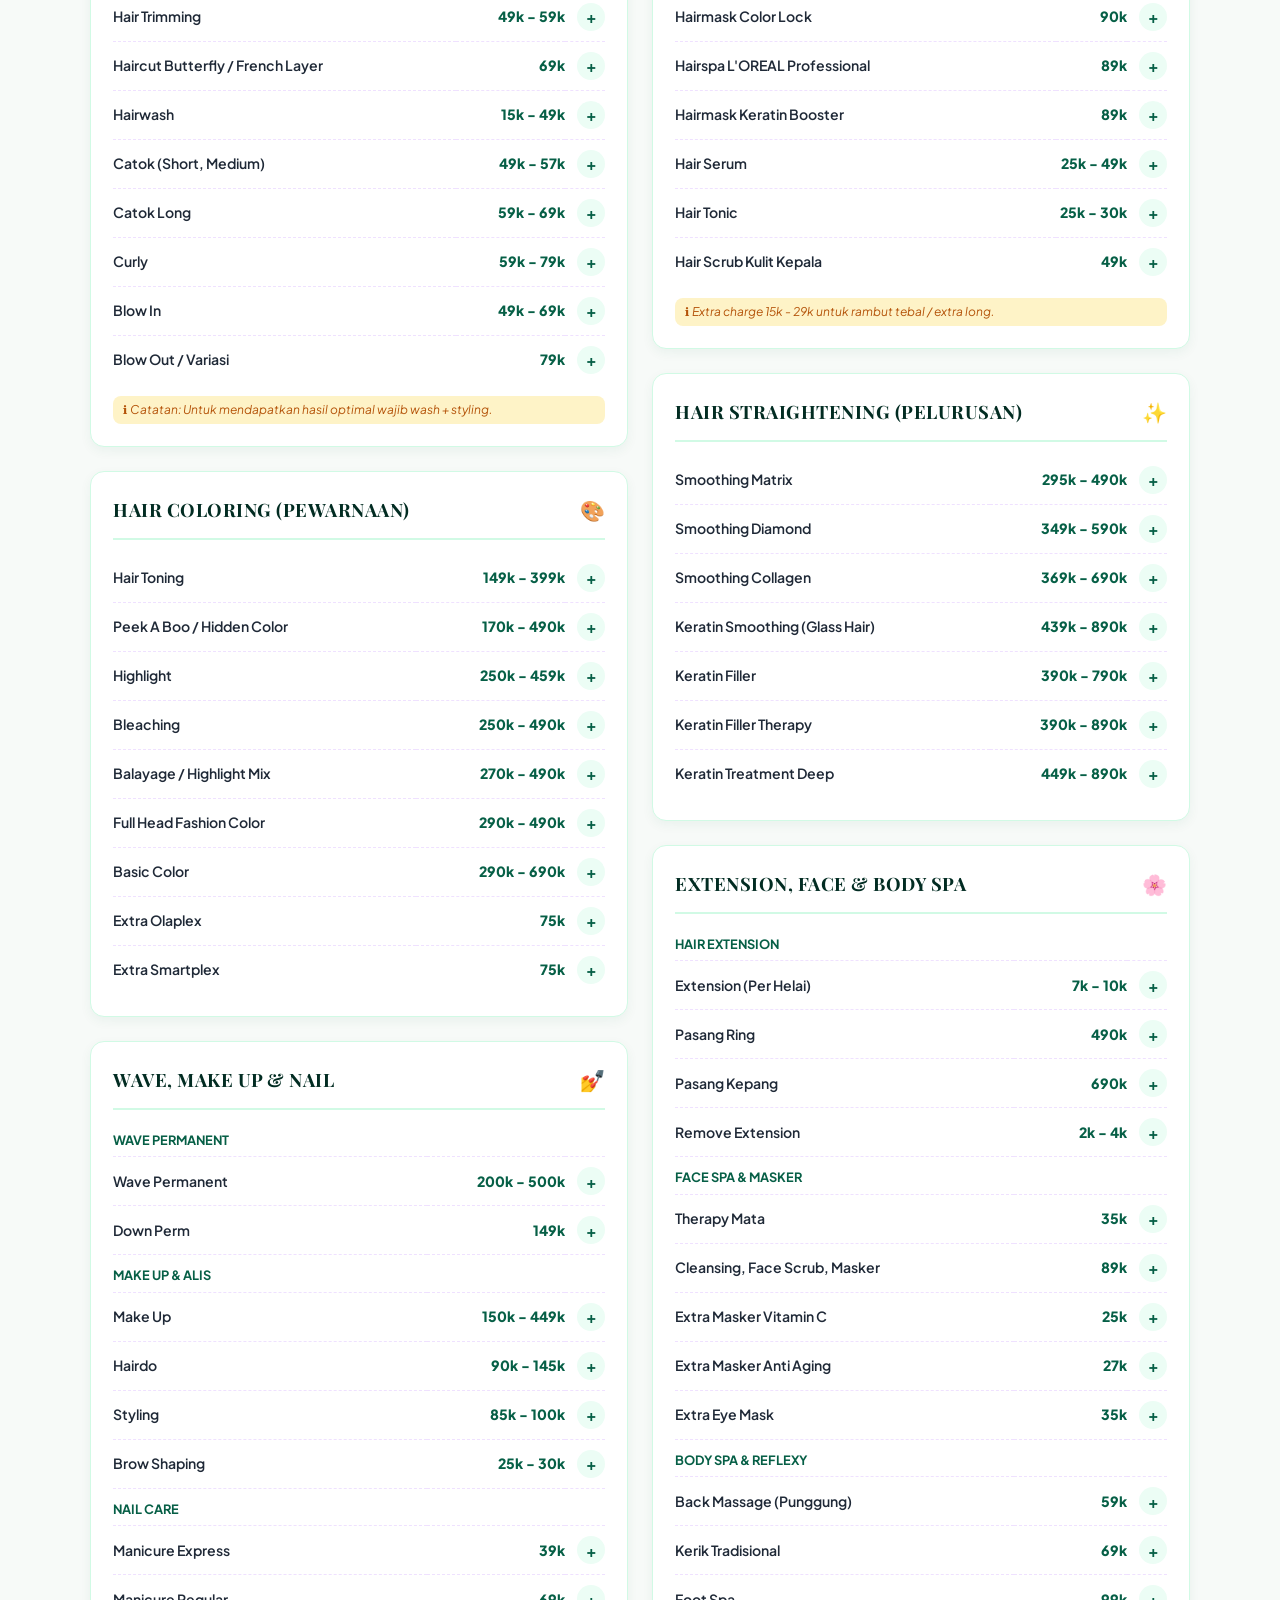
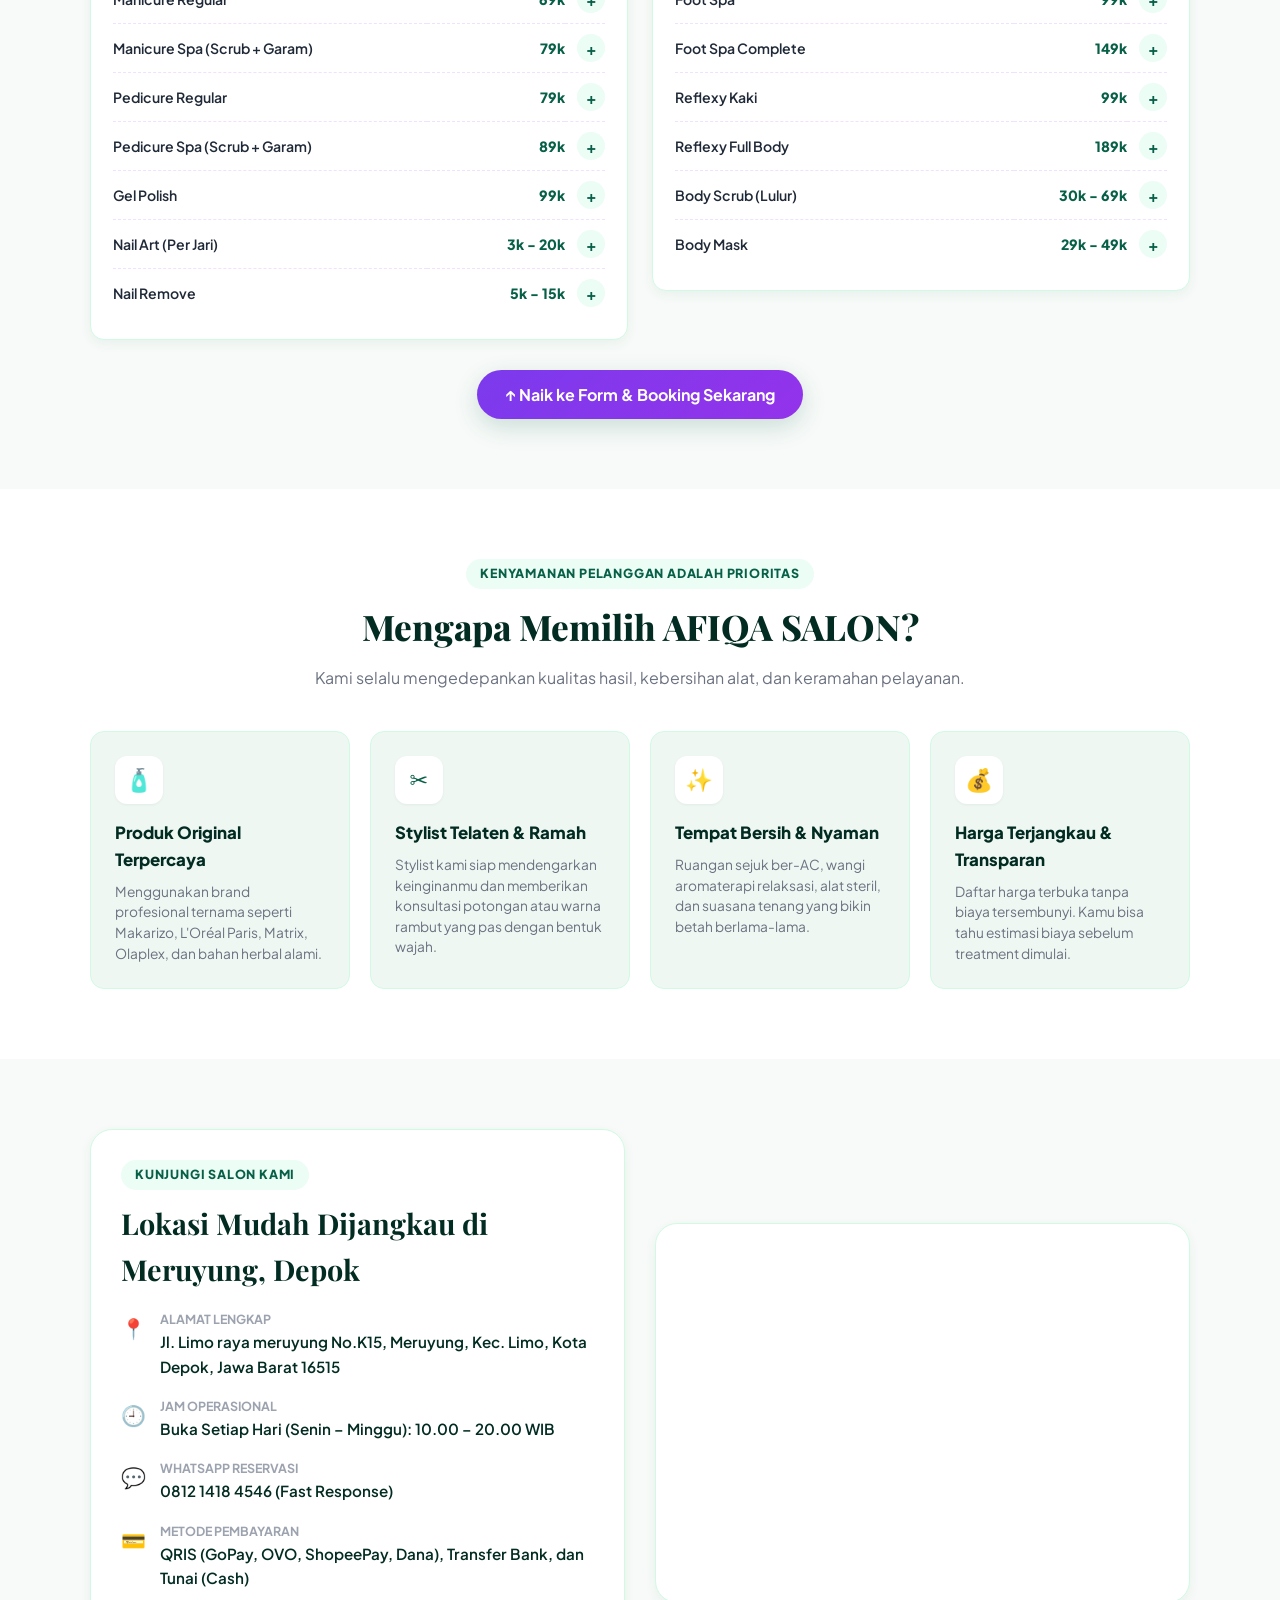
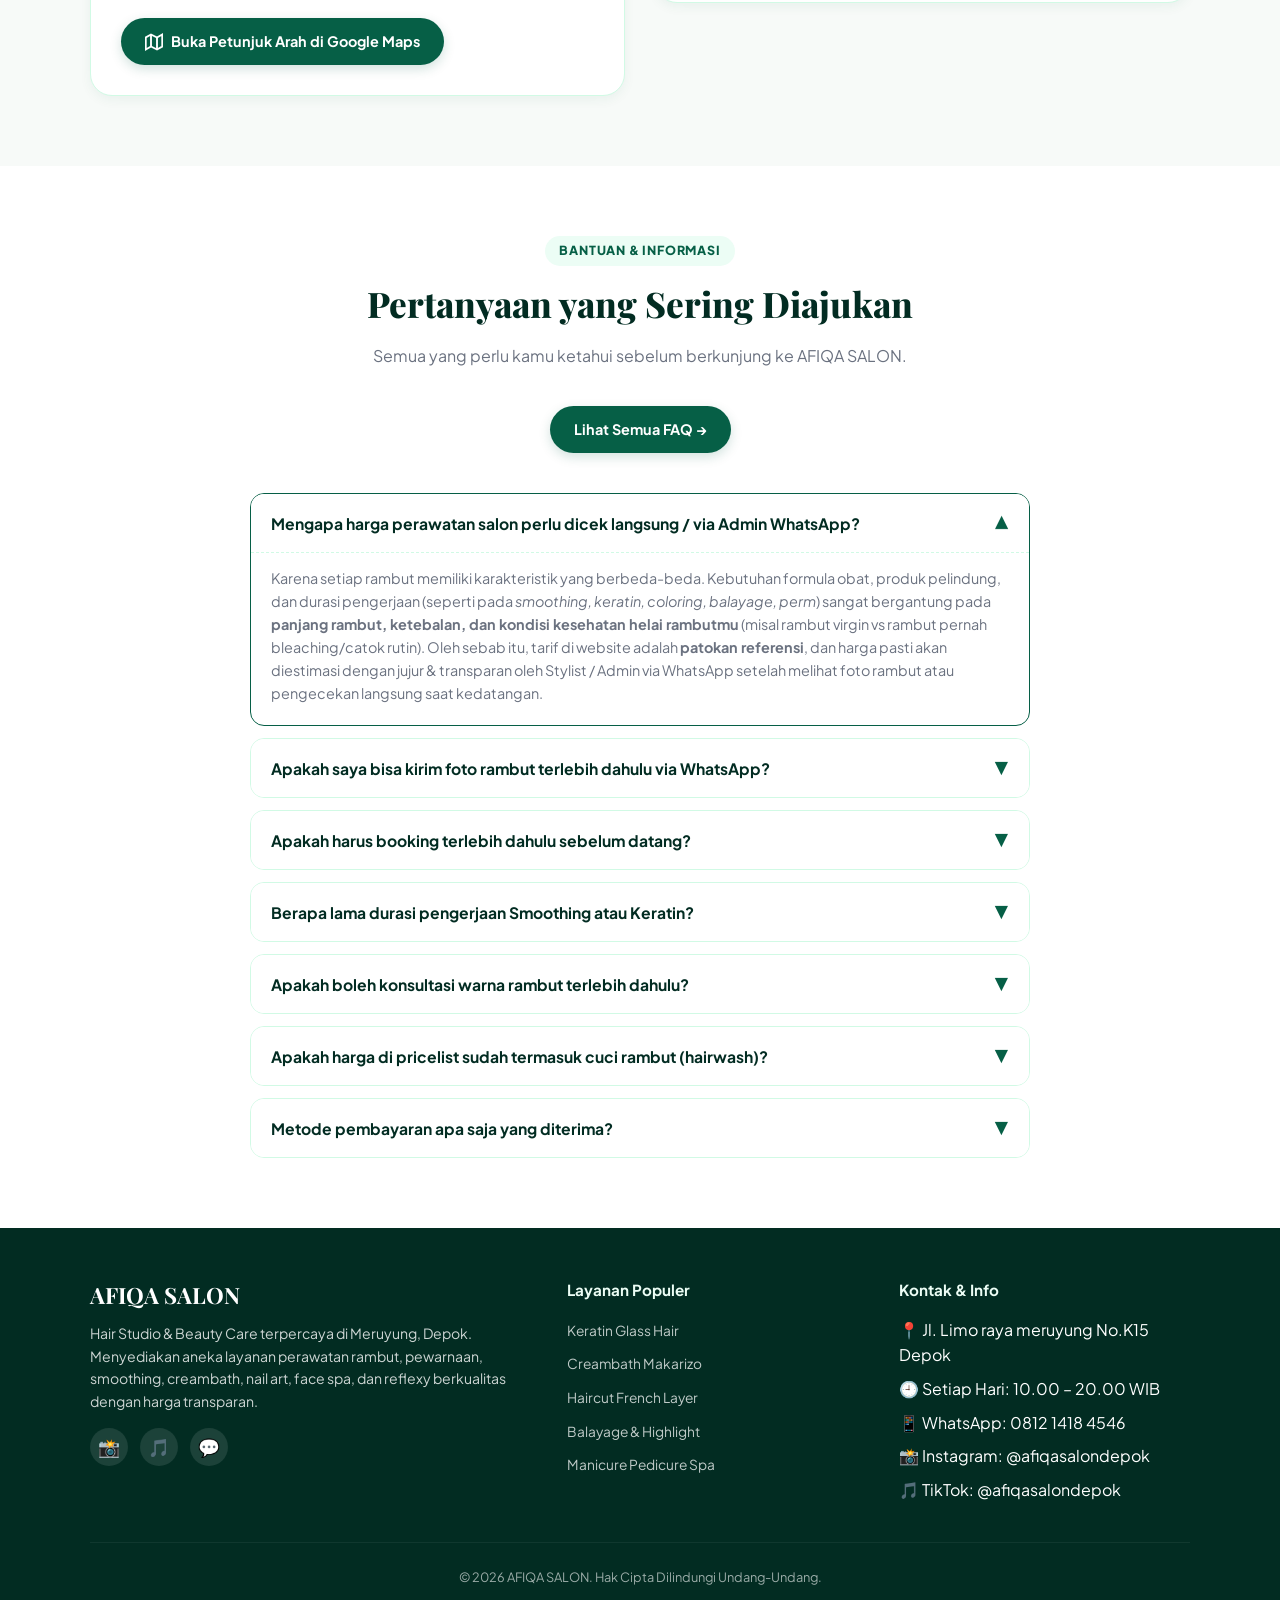
==== commit c826a887: "Tambah link FAQ ke menu homepage Updated FAQ link to point to faq.html and added a button to view al" ====
--- a/index.html
+++ b/index.html
@@ -113,7 +113,7 @@
           <li><a href="#section-pricelist">Pricelist Lengkap</a></li>
           <li><a href="#section-keunggulan">Keunggulan</a></li>
           <li><a href="#section-lokasi">Lokasi & Jam</a></li>
-          <li><a href="#section-faq">Tanya Jawab (FAQ)</a></li>
+          <li><a href="faq.html">Tanya Jawab (FAQ)</a></li>
           <li>
             <a href="https://wa.me/6281214184546?text=Halo%20AFIQA%20SALON,%20saya%20ingin%20konsultasi%20layanan%20rambut" target="_blank" rel="noopener" class="nav-cta-btn">
               💬 Chat Admin WA
@@ -979,7 +979,7 @@
         <div class="section-head-center">
           <span class="section-pill-tag">Bantuan & Informasi</span>
           <h2 class="section-main-title">Pertanyaan yang Sering Diajukan</h2>
-          <p class="section-sub-desc">Semua yang perlu kamu ketahui sebelum berkunjung ke AFIQA SALON.</p>
+          <p class="section-sub-desc">Semua yang perlu kamu ketahui sebelum berkunjung ke AFIQA SALON.</p><p style="text-align:center;margin-top:28px"><a href="faq.html" class="btn-open-gmaps">Lihat Semua FAQ →</a></p>
         </div>
 
         <div class="faq-list">
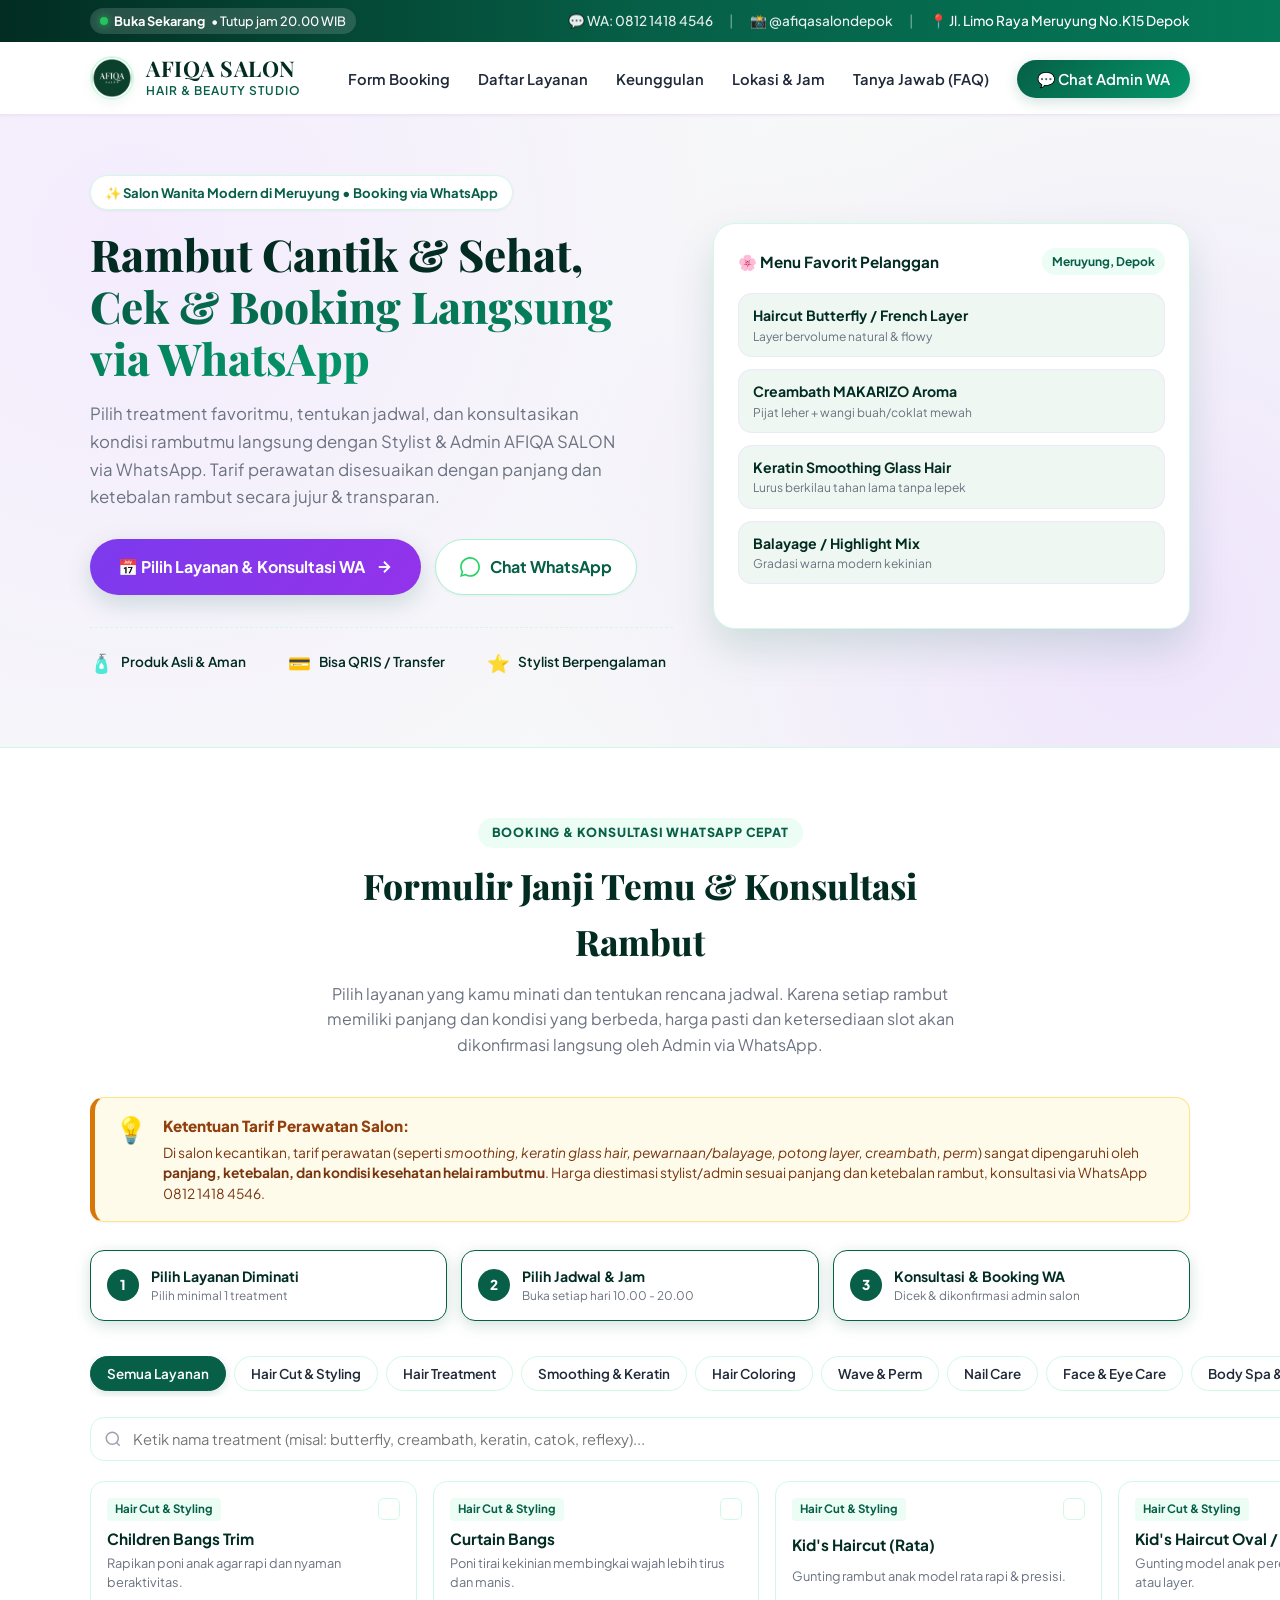
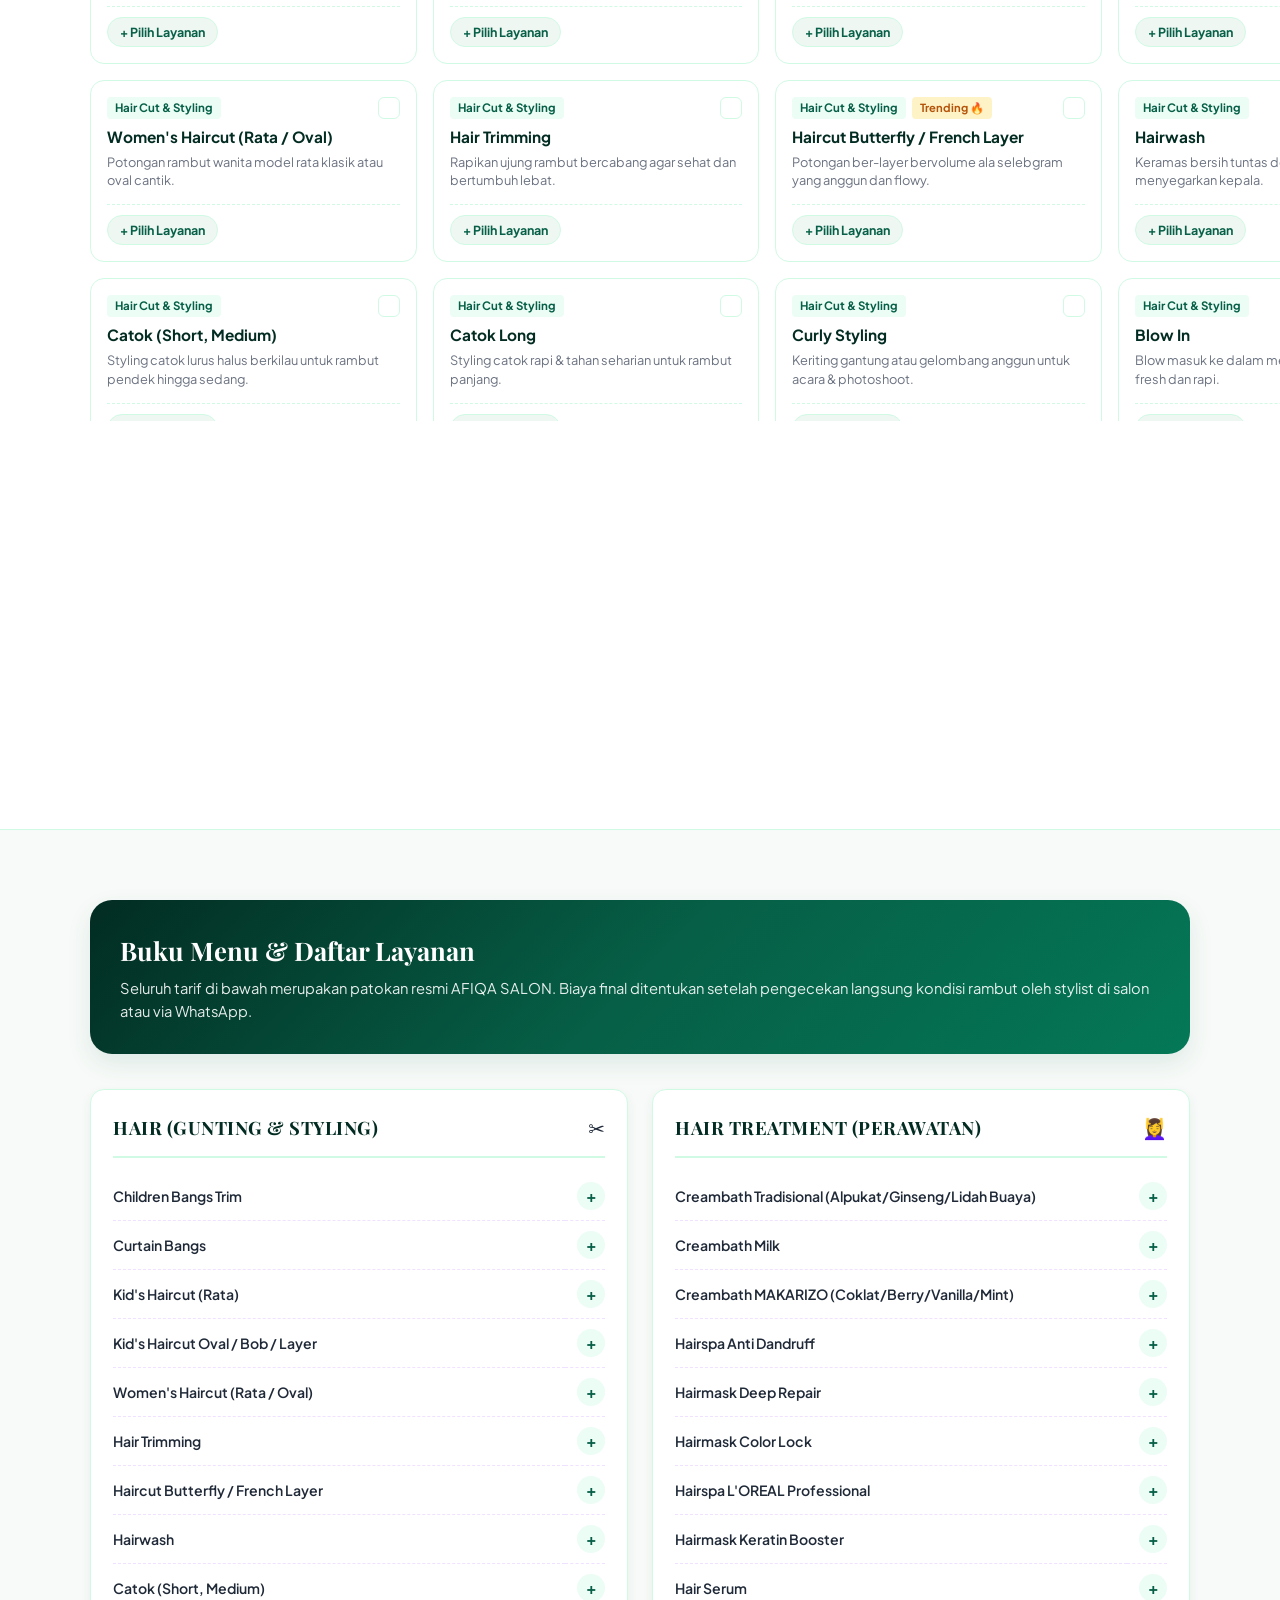
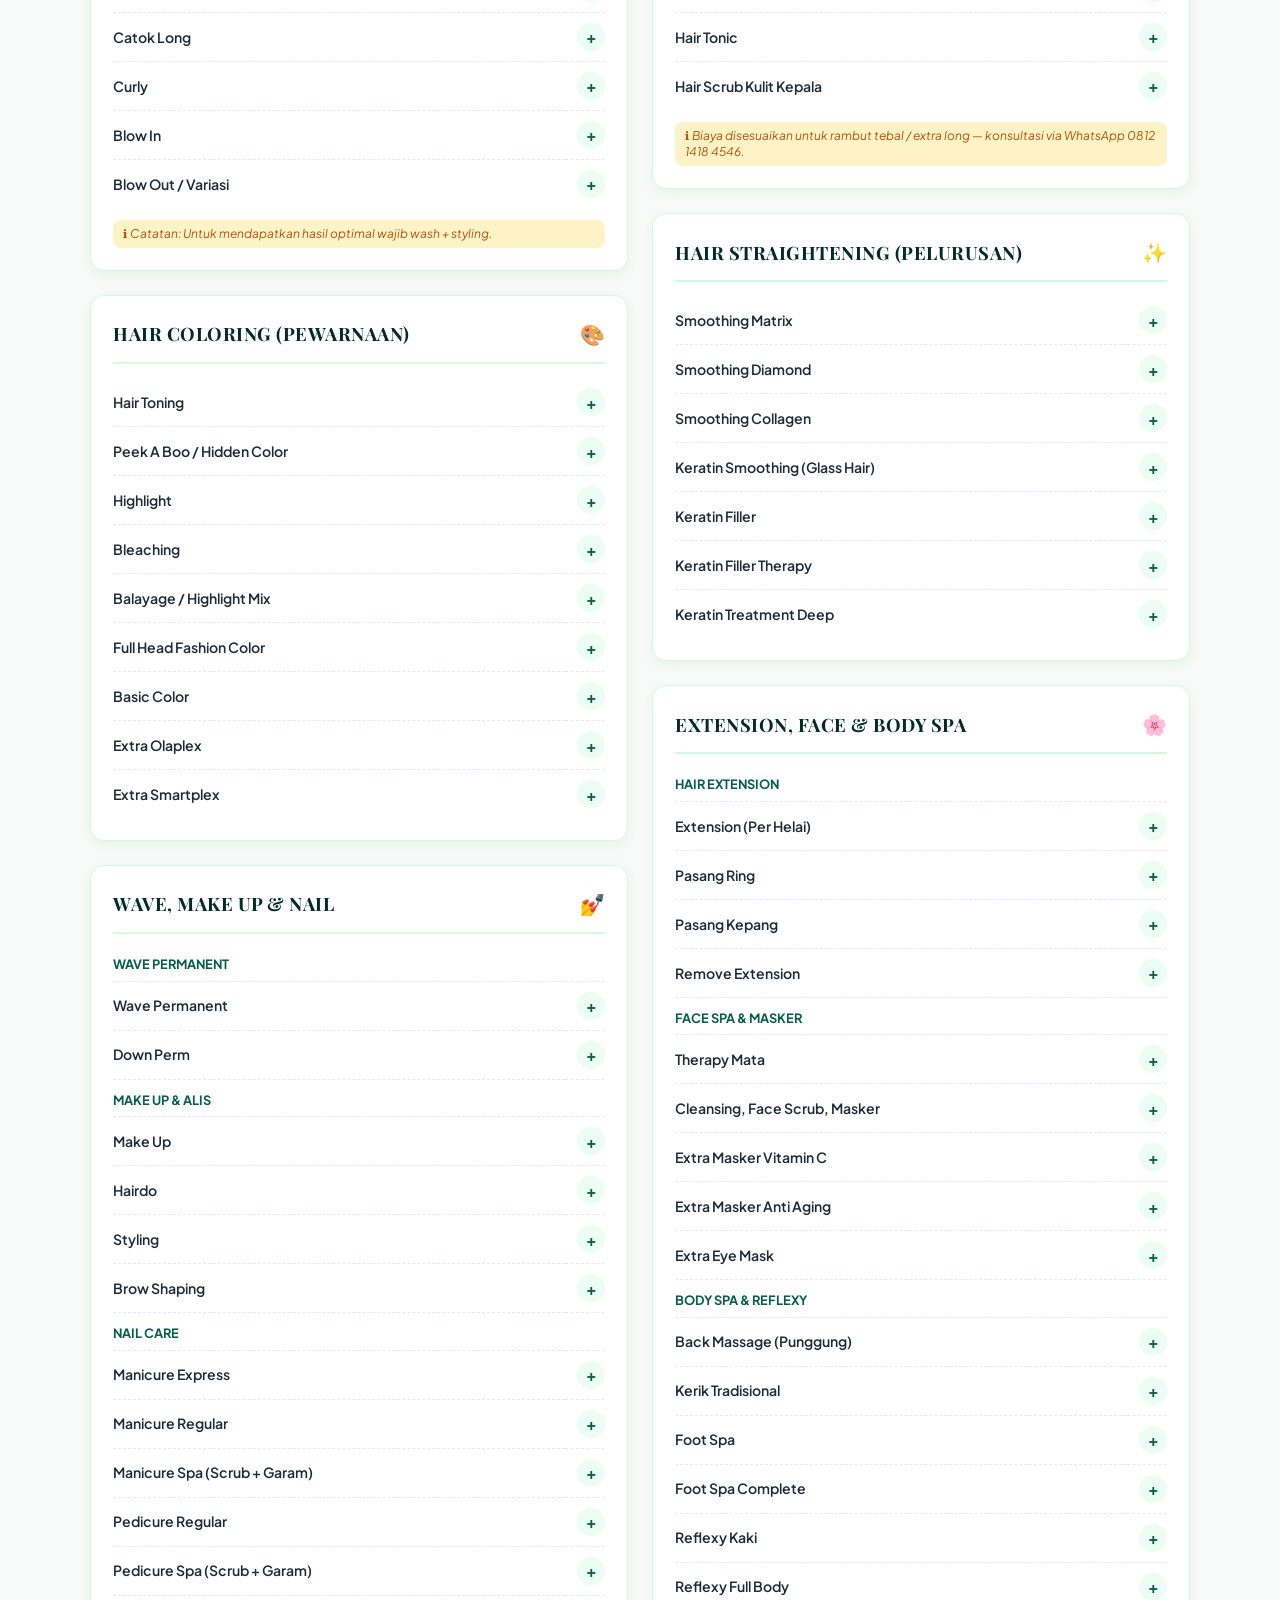
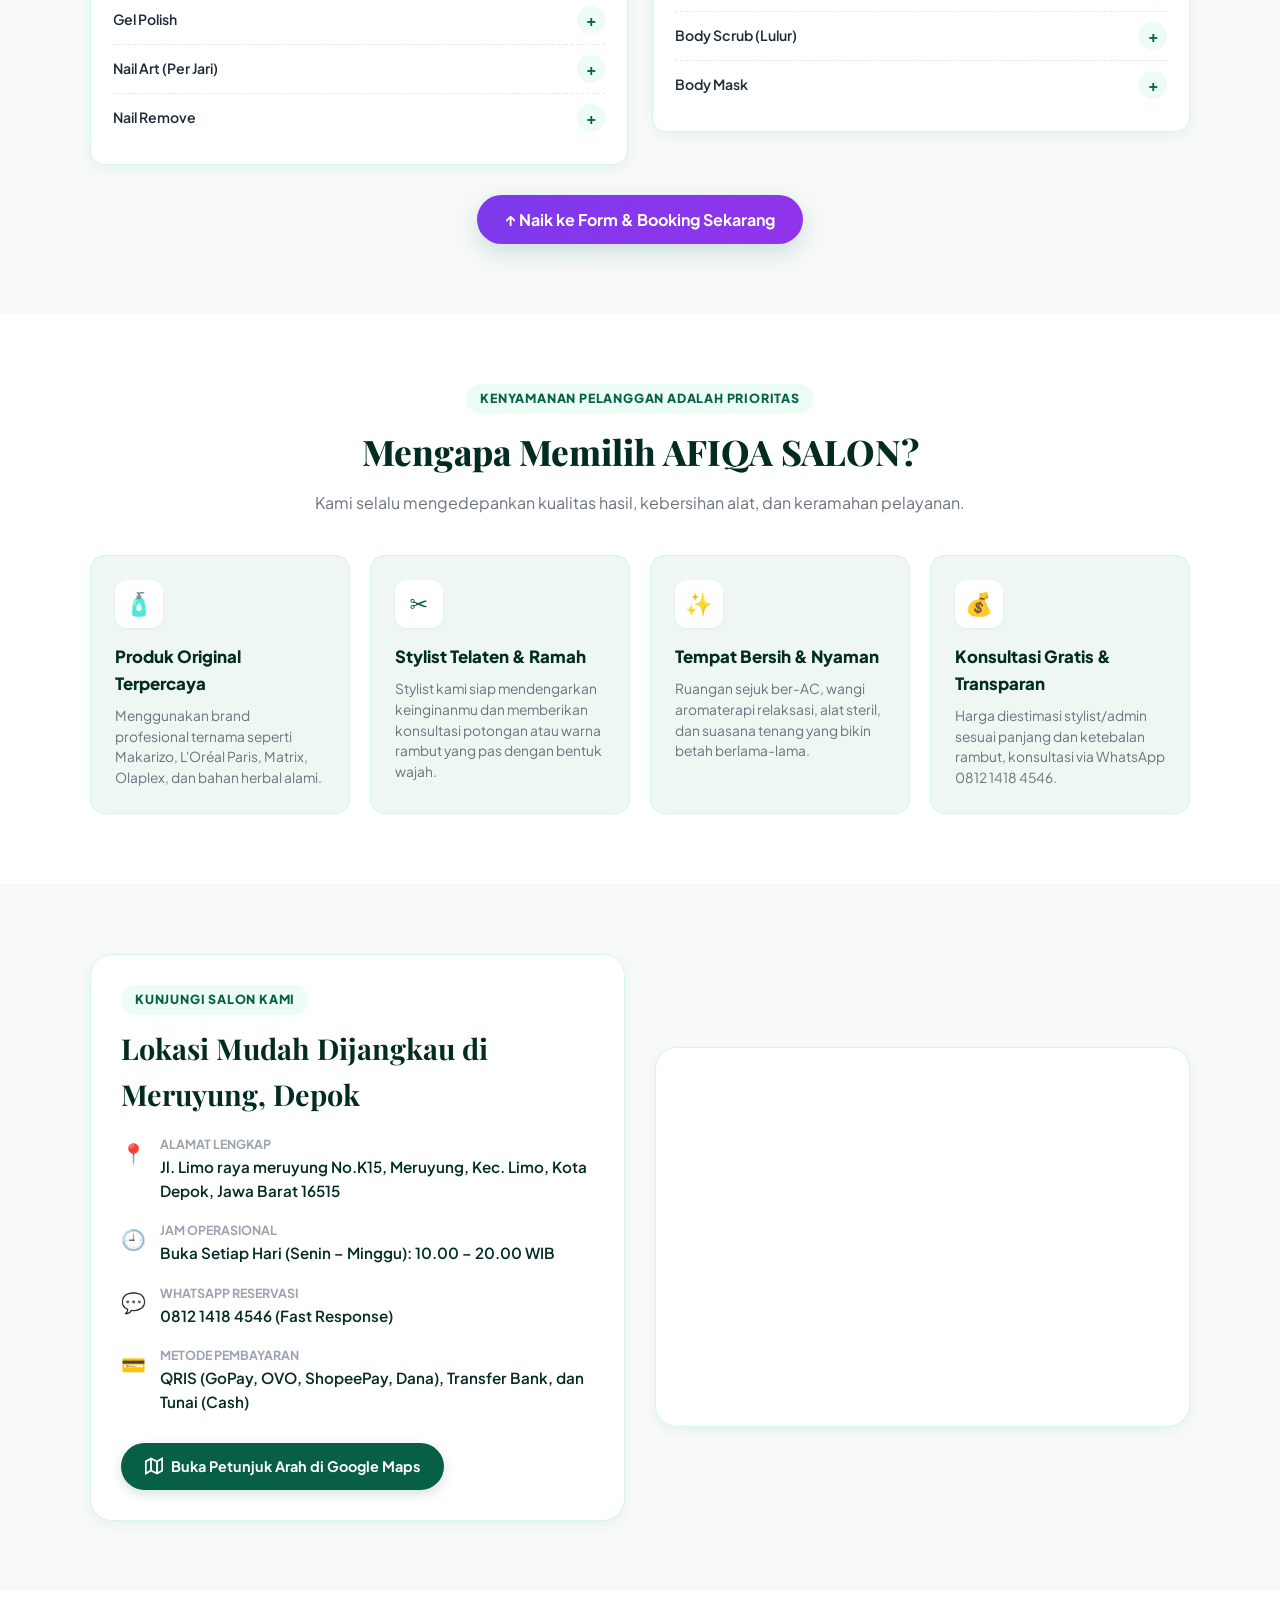
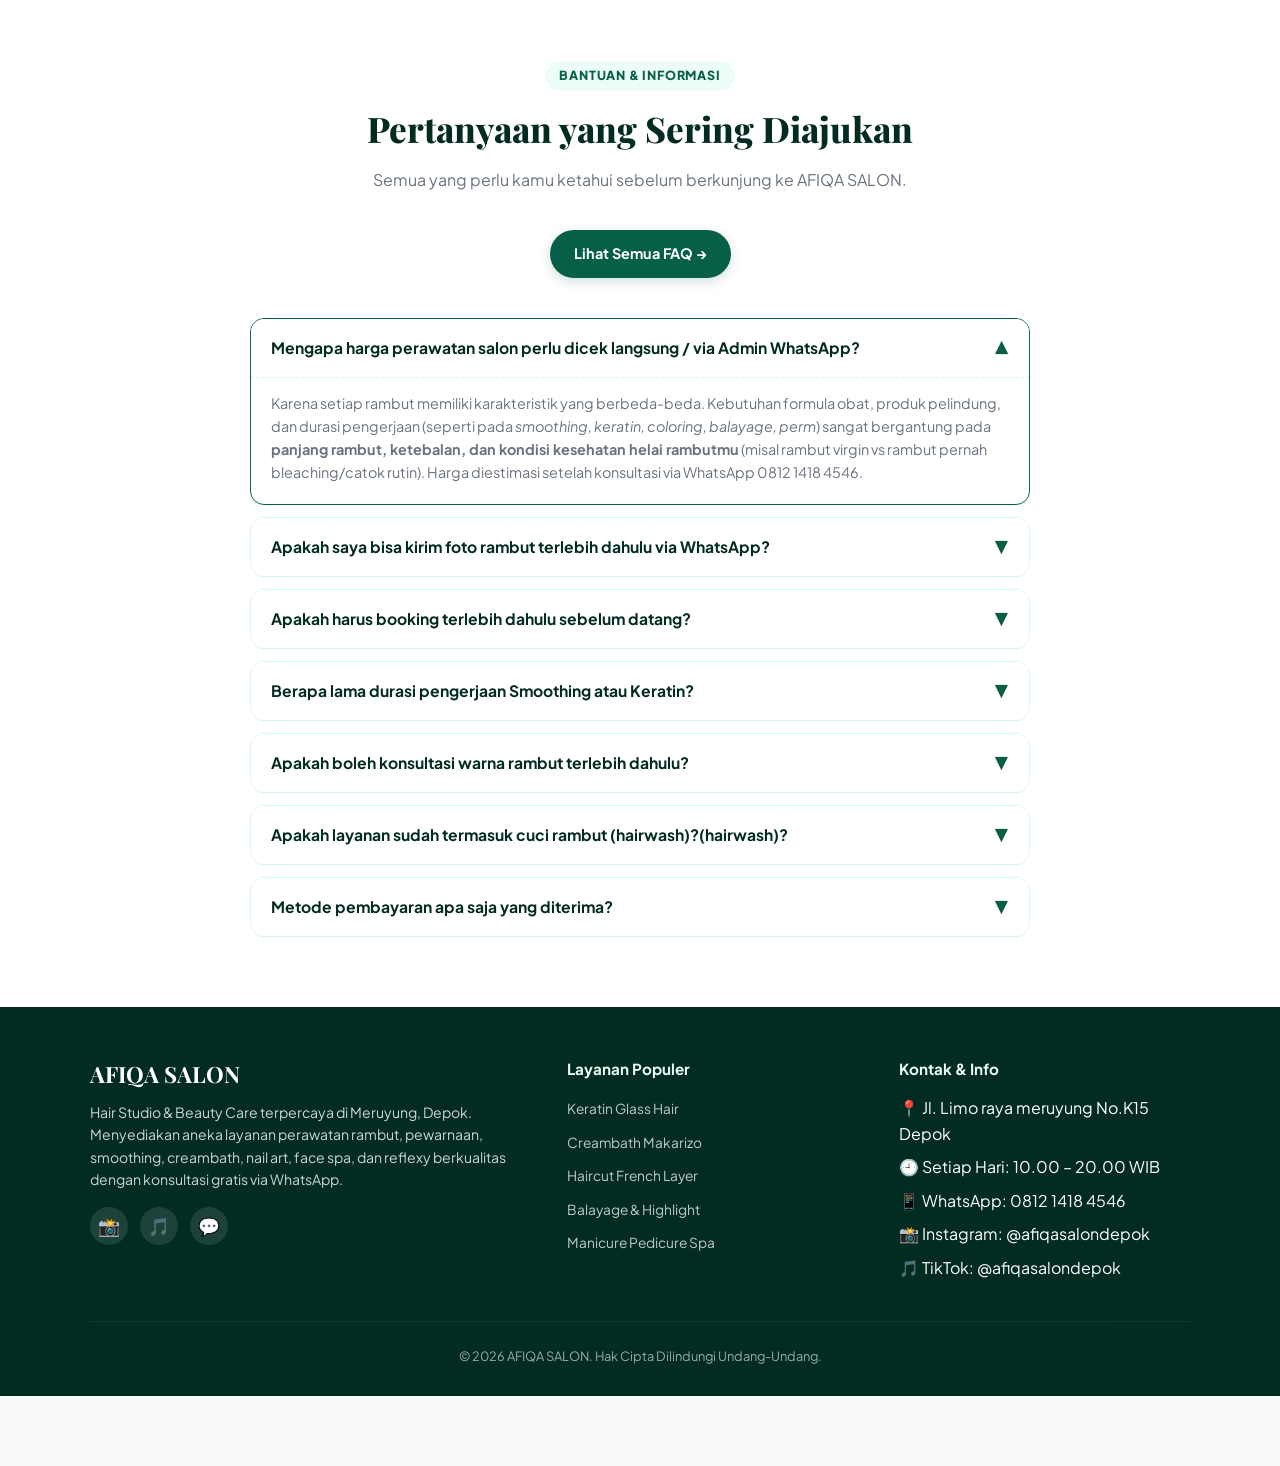
==== commit 8ea5462b: "Hapus harga layanan, hanya nama layanan, konsultasi via WhatsApp" ====
--- a/index.html
+++ b/index.html
@@ -4,7 +4,7 @@
   <meta charset="UTF-8">
   <meta name="viewport" content="width=device-width, initial-scale=1.0, maximum-scale=5.0, viewport-fit=cover">
   
-  <title>AFIQA SALON | Booking Appointment & Pricelist Resmi Meruyung Depok</title>
+  <title>AFIQA SALON | Booking Appointment & Daftar Layanan Meruyung Depok</title>
   <meta name="description" content="Booking jadwal perawatan rambut & kecantikan di AFIQA SALON Meruyung Depok. Spesialis Hair Keratin Glass Hair, Smoothing Lembut, Balayage Coloring, Creambath Makarizo, Manicure Pedicure, dan Reflexy. Booking mudah via WhatsApp!">
   <meta name="keywords" content="afiqa salon, salon meruyung, salon depok, booking salon depok, smoothing meruyung, keratin depok, creambath meruyung, balayage depok, hair salon limo depok">
   <meta name="author" content="AFIQA SALON">
@@ -14,8 +14,8 @@
   <meta property="og:type" content="website">
   <meta property="og:url" content="https://afiqasalon.my.id/">
   <meta property="og:title" content="AFIQA SALON | Hair Studio & Beauty Care Meruyung Depok">
-  <meta property="og:description" content="Pricelist transparan dan sistem booking jadwal perawatan salon paling mudah. Klik untuk pilih treatment dan booking langsung via WhatsApp!">
-  <meta property="og:image" content="assets/pricelist_official.jpg">
+  <meta property="og:description" content="Daftar layanan dan sistem booking jadwal perawatan salon paling mudah. Klik untuk pilih treatment dan booking langsung via WhatsApp!">
+  <meta property="og:image" content="assets/logo.png">
 
   <!-- Favicon & PWA -->
   <link rel="icon" href="data:image/svg+xml,<svg xmlns=%22http://www.w3.org/2000/svg%22 viewBox=%220 0 100 100%22><text y=%22.9em%22 font-size=%2290%22>💇‍♀️</text></svg>">
@@ -65,7 +65,7 @@
       "opens": "10:00",
       "closes": "20:00"
     },
-    "priceRange": "Rp 15.000 - Rp 890.000",
+    
     "servesCuisine": "Hair Treatment, Hair Coloring, Smoothing, Keratin, Nail Care, Body Spa"
   }
   </script>
@@ -110,7 +110,7 @@
       <nav aria-label="Menu Navigasi Utama">
         <ul class="nav-links">
           <li><a href="#section-booking">Form Booking</a></li>
-          <li><a href="#section-pricelist">Pricelist Lengkap</a></li>
+          <li><a href="#section-pricelist">Daftar Layanan</a></li>
           <li><a href="#section-keunggulan">Keunggulan</a></li>
           <li><a href="#section-lokasi">Lokasi & Jam</a></li>
           <li><a href="faq.html">Tanya Jawab (FAQ)</a></li>
@@ -191,7 +191,6 @@
                   <div class="preview-name">Haircut Butterfly / French Layer</div>
                   <div class="preview-sub">Layer bervolume natural & flowy</div>
                 </div>
-                <div class="preview-price">Rp 69.000</div>
               </div>
 
               <div class="preview-item">
@@ -199,7 +198,6 @@
                   <div class="preview-name">Creambath MAKARIZO Aroma</div>
                   <div class="preview-sub">Pijat leher + wangi buah/coklat mewah</div>
                 </div>
-                <div class="preview-price">Rp 79.000</div>
               </div>
 
               <div class="preview-item">
@@ -207,7 +205,6 @@
                   <div class="preview-name">Keratin Smoothing Glass Hair</div>
                   <div class="preview-sub">Lurus berkilau tahan lama tanpa lepek</div>
                 </div>
-                <div class="preview-price">Mulai Rp 439k</div>
               </div>
 
               <div class="preview-item">
@@ -215,15 +212,10 @@
                   <div class="preview-name">Balayage / Highlight Mix</div>
                   <div class="preview-sub">Gradasi warna modern kekinian</div>
                 </div>
-                <div class="preview-price">Mulai Rp 270k</div>
-              </div>
-            </div>
-
-            <button type="button" class="btn-full-pricelist-card" onclick="openPricelistModal()">
-              <svg width="18" height="18" viewBox="0 0 24 24" fill="none" stroke="currentColor" stroke-width="2"><path d="M2 3h6a4 4 0 0 1 4 4v14a3 3 0 0 0-3-3H2z"></path><path d="M22 3h-6a4 4 0 0 0-4 4v14a3 3 0 0 1 3-3h7z"></path></svg>
-              <span>Lihat Foto Lembar Pricelist Asli</span>
-            </button>
-          </div>
+              </div>
+            </div>
+
+                      </div>
         </div>
       </div>
     </section>
@@ -247,7 +239,7 @@
           <div class="alert-content">
             <h4>Ketentuan Tarif Perawatan Salon:</h4>
             <p>
-              Di salon kecantikan, tarif perawatan (seperti <em>smoothing, keratin glass hair, pewarnaan/balayage, potong layer, creambath, perm</em>) sangat dipengaruhi oleh <strong>panjang, ketebalan, dan kondisi kesehatan helai rambutmu</strong>. Tarif pada website ini adalah <strong>patokan referensi</strong>. Harga pasti & rekomendasi terbaik akan dicek langsung oleh stylist/admin via WhatsApp atau saat kedatangan di salon.
+              Di salon kecantikan, tarif perawatan (seperti <em>smoothing, keratin glass hair, pewarnaan/balayage, potong layer, creambath, perm</em>) sangat dipengaruhi oleh <strong>panjang, ketebalan, dan kondisi kesehatan helai rambutmu</strong>. Harga diestimasi stylist/admin sesuai panjang dan ketebalan rambut, konsultasi via WhatsApp 0812 1418 4546.
             </p>
           </div>
         </div>
@@ -370,20 +362,20 @@
               <!-- Kotak Patokan Kisaran Tarif Referensi -->
               <div class="total-estimate-box consultation-mode">
                 <div class="estimate-info-header">
-                  <span class="estimate-badge-pill">🔍 Kisaran Referensi</span>
+                  <span class="estimate-badge-pill">💬 Konsultasi WhatsApp</span>
                   <div id="total-estimate-display" class="estimate-value-big">
                     <span style="font-size: 0.95rem; color: #9CA3AF;">Pilih layanan</span>
                   </div>
                 </div>
                 <p class="estimate-explanation">
-                  ⚠️ <em>Tarif di atas adalah patokan referensi. Biaya pasti akan diestimasi & dikonfirmasi langsung oleh stylist/admin sesuai kondisi, panjang & ketebalan rambutmu.</em>
+                  ⚠️ <em>Harga diestimasi stylist/admin sesuai panjang dan ketebalan rambut, konsultasi via WhatsApp 0812 1418 4546.</em>
                 </p>
               </div>
 
               <!-- Tombol Kirim WhatsApp -->
               <button type="button" class="booking-submit-btn" onclick="sendBookingWhatsApp()">
                 <svg width="22" height="22" viewBox="0 0 24 24" fill="currentColor"><path d="M.057 24l1.687-6.163c-1.041-1.804-1.588-3.849-1.587-5.946.003-6.556 5.338-11.891 11.893-11.891 3.181.001 6.167 1.24 8.413 3.488 2.245 2.248 3.481 5.236 3.48 8.414-.003 6.557-5.338 11.892-11.893 11.892-1.99-.001-3.951-.5-5.688-1.448l-6.305 1.654zm6.597-3.807c1.676.995 3.276 1.591 5.392 1.592 5.448 0 9.882-4.434 9.885-9.885.002-2.641-1.026-5.124-2.895-6.995-1.868-1.869-4.35-2.899-6.99-2.899-5.451 0-9.887 4.434-9.889 9.884-.001 2.225.651 3.891 1.746 5.634l-.999 3.648 3.75-.979z"/></svg>
-                <span>💬 Chat Admin WA untuk Cek Harga & Jadwal</span>
+                <span>💬 Chat Admin WA untuk Konsultasi & Jadwal</span>
               </button>
 
               <button type="button" class="copy-format-btn" onclick="copyBookingFormat()">
@@ -401,20 +393,17 @@
     </section>
 
     <!-- =====================================================================
-         5. OFFICIAL PRICELIST OVERVIEW (100% PERSIS SEPERTI FOTO BROSUR ASLI)
+         5. OFFICIAL SERVICE LIST OVERVIEW (100% PERSIS SEPERTI FOTO BROSUR ASLI)
          ===================================================================== -->
     <section id="section-pricelist" class="official-pricelist-section">
       <div class="container">
         <!-- Banner Heading -->
         <div class="pricelist-banner-card">
           <div class="banner-pricelist-text">
-            <h3>Buku Menu & Daftar Tarif Referensi</h3>
+            <h3>Buku Menu & Daftar Layanan</h3>
             <p>Seluruh tarif di bawah merupakan patokan resmi AFIQA SALON. Biaya final ditentukan setelah pengecekan langsung kondisi rambut oleh stylist di salon atau via WhatsApp.</p>
           </div>
-          <button type="button" class="btn-view-original-photo" onclick="openPricelistModal()">
-            <span>🔍 Perbesar Foto Brosur Asli</span>
-          </button>
-        </div>
+                  </div>
 
         <!-- 2 Columns Layout Matching Physical Flyer -->
         <div class="pricelist-flyer-grid">
@@ -430,67 +419,54 @@
                 <tbody>
                   <tr>
                     <td class="item-name-col">Children Bangs Trim</td>
-                    <td class="item-price-col">27k</td>
                     <td class="item-action-col"><button type="button" class="btn-quick-add" title="Pilih Layanan" onclick="toggleServiceSelection('hair-01')">+</button></td>
                   </tr>
                   <tr>
                     <td class="item-name-col">Curtain Bangs</td>
-                    <td class="item-price-col">39k</td>
                     <td class="item-action-col"><button type="button" class="btn-quick-add" title="Pilih Layanan" onclick="toggleServiceSelection('hair-02')">+</button></td>
                   </tr>
                   <tr>
                     <td class="item-name-col">Kid's Haircut (Rata)</td>
-                    <td class="item-price-col">45k</td>
                     <td class="item-action-col"><button type="button" class="btn-quick-add" title="Pilih Layanan" onclick="toggleServiceSelection('hair-03')">+</button></td>
                   </tr>
                   <tr>
                     <td class="item-name-col">Kid's Haircut Oval / Bob / Layer</td>
-                    <td class="item-price-col">49k</td>
                     <td class="item-action-col"><button type="button" class="btn-quick-add" title="Pilih Layanan" onclick="toggleServiceSelection('hair-04')">+</button></td>
                   </tr>
                   <tr>
                     <td class="item-name-col">Women's Haircut (Rata / Oval)</td>
-                    <td class="item-price-col">49k</td>
                     <td class="item-action-col"><button type="button" class="btn-quick-add" title="Pilih Layanan" onclick="toggleServiceSelection('hair-05')">+</button></td>
                   </tr>
                   <tr>
                     <td class="item-name-col">Hair Trimming</td>
-                    <td class="item-price-col">49k - 59k</td>
                     <td class="item-action-col"><button type="button" class="btn-quick-add" title="Pilih Layanan" onclick="toggleServiceSelection('hair-06')">+</button></td>
                   </tr>
                   <tr>
                     <td class="item-name-col">Haircut Butterfly / French Layer</td>
-                    <td class="item-price-col">69k</td>
                     <td class="item-action-col"><button type="button" class="btn-quick-add" title="Pilih Layanan" onclick="toggleServiceSelection('hair-07')">+</button></td>
                   </tr>
                   <tr>
                     <td class="item-name-col">Hairwash</td>
-                    <td class="item-price-col">15k - 49k</td>
                     <td class="item-action-col"><button type="button" class="btn-quick-add" title="Pilih Layanan" onclick="toggleServiceSelection('hair-08')">+</button></td>
                   </tr>
                   <tr>
                     <td class="item-name-col">Catok (Short, Medium)</td>
-                    <td class="item-price-col">49k - 57k</td>
                     <td class="item-action-col"><button type="button" class="btn-quick-add" title="Pilih Layanan" onclick="toggleServiceSelection('hair-09')">+</button></td>
                   </tr>
                   <tr>
                     <td class="item-name-col">Catok Long</td>
-                    <td class="item-price-col">59k - 69k</td>
                     <td class="item-action-col"><button type="button" class="btn-quick-add" title="Pilih Layanan" onclick="toggleServiceSelection('hair-10')">+</button></td>
                   </tr>
                   <tr>
                     <td class="item-name-col">Curly</td>
-                    <td class="item-price-col">59k - 79k</td>
                     <td class="item-action-col"><button type="button" class="btn-quick-add" title="Pilih Layanan" onclick="toggleServiceSelection('hair-11')">+</button></td>
                   </tr>
                   <tr>
                     <td class="item-name-col">Blow In</td>
-                    <td class="item-price-col">49k - 69k</td>
                     <td class="item-action-col"><button type="button" class="btn-quick-add" title="Pilih Layanan" onclick="toggleServiceSelection('hair-12')">+</button></td>
                   </tr>
                   <tr>
                     <td class="item-name-col">Blow Out / Variasi</td>
-                    <td class="item-price-col">79k</td>
                     <td class="item-action-col"><button type="button" class="btn-quick-add" title="Pilih Layanan" onclick="toggleServiceSelection('hair-13')">+</button></td>
                   </tr>
                 </tbody>
@@ -510,47 +486,38 @@
                 <tbody>
                   <tr>
                     <td class="item-name-col">Hair Toning</td>
-                    <td class="item-price-col">149k - 399k</td>
                     <td class="item-action-col"><button type="button" class="btn-quick-add" onclick="toggleServiceSelection('col-01')">+</button></td>
                   </tr>
                   <tr>
                     <td class="item-name-col">Peek A Boo / Hidden Color</td>
-                    <td class="item-price-col">170k - 490k</td>
                     <td class="item-action-col"><button type="button" class="btn-quick-add" onclick="toggleServiceSelection('col-02')">+</button></td>
                   </tr>
                   <tr>
                     <td class="item-name-col">Highlight</td>
-                    <td class="item-price-col">250k - 459k</td>
                     <td class="item-action-col"><button type="button" class="btn-quick-add" onclick="toggleServiceSelection('col-03')">+</button></td>
                   </tr>
                   <tr>
                     <td class="item-name-col">Bleaching</td>
-                    <td class="item-price-col">250k - 490k</td>
                     <td class="item-action-col"><button type="button" class="btn-quick-add" onclick="toggleServiceSelection('col-04')">+</button></td>
                   </tr>
                   <tr>
                     <td class="item-name-col">Balayage / Highlight Mix</td>
-                    <td class="item-price-col">270k - 490k</td>
                     <td class="item-action-col"><button type="button" class="btn-quick-add" onclick="toggleServiceSelection('col-05')">+</button></td>
                   </tr>
                   <tr>
                     <td class="item-name-col">Full Head Fashion Color</td>
-                    <td class="item-price-col">290k - 490k</td>
                     <td class="item-action-col"><button type="button" class="btn-quick-add" onclick="toggleServiceSelection('col-06')">+</button></td>
                   </tr>
                   <tr>
                     <td class="item-name-col">Basic Color</td>
-                    <td class="item-price-col">290k - 690k</td>
                     <td class="item-action-col"><button type="button" class="btn-quick-add" onclick="toggleServiceSelection('col-07')">+</button></td>
                   </tr>
                   <tr>
                     <td class="item-name-col">Extra Olaplex</td>
-                    <td class="item-price-col">75k</td>
                     <td class="item-action-col"><button type="button" class="btn-quick-add" onclick="toggleServiceSelection('col-08')">+</button></td>
                   </tr>
                   <tr>
                     <td class="item-name-col">Extra Smartplex</td>
-                    <td class="item-price-col">75k</td>
                     <td class="item-action-col"><button type="button" class="btn-quick-add" onclick="toggleServiceSelection('col-09')">+</button></td>
                   </tr>
                 </tbody>
@@ -565,77 +532,63 @@
               </div>
               <table class="flyer-items-table">
                 <tbody>
-                  <tr><th colspan="3" style="text-align: left; padding: 6px 0; color: var(--primary); font-size: 0.8rem; text-transform: uppercase;">Wave Permanent</th></tr>
+                  <tr><th colspan="2" style="text-align: left; padding: 6px 0; color: var(--primary); font-size: 0.8rem; text-transform: uppercase;">Wave Permanent</th></tr>
                   <tr>
                     <td class="item-name-col">Wave Permanent</td>
-                    <td class="item-price-col">200k - 500k</td>
                     <td class="item-action-col"><button type="button" class="btn-quick-add" onclick="toggleServiceSelection('wave-01')">+</button></td>
                   </tr>
                   <tr>
                     <td class="item-name-col">Down Perm</td>
-                    <td class="item-price-col">149k</td>
                     <td class="item-action-col"><button type="button" class="btn-quick-add" onclick="toggleServiceSelection('wave-02')">+</button></td>
                   </tr>
-                  <tr><th colspan="3" style="text-align: left; padding: 10px 0 6px; color: var(--primary); font-size: 0.8rem; text-transform: uppercase;">Make Up & Alis</th></tr>
+                  <tr><th colspan="2" style="text-align: left; padding: 10px 0 6px; color: var(--primary); font-size: 0.8rem; text-transform: uppercase;">Make Up & Alis</th></tr>
                   <tr>
                     <td class="item-name-col">Make Up</td>
-                    <td class="item-price-col">150k - 449k</td>
                     <td class="item-action-col"><button type="button" class="btn-quick-add" onclick="toggleServiceSelection('mu-01')">+</button></td>
                   </tr>
                   <tr>
                     <td class="item-name-col">Hairdo</td>
-                    <td class="item-price-col">90k - 145k</td>
                     <td class="item-action-col"><button type="button" class="btn-quick-add" onclick="toggleServiceSelection('mu-02')">+</button></td>
                   </tr>
                   <tr>
                     <td class="item-name-col">Styling</td>
-                    <td class="item-price-col">85k - 100k</td>
                     <td class="item-action-col"><button type="button" class="btn-quick-add" onclick="toggleServiceSelection('mu-03')">+</button></td>
                   </tr>
                   <tr>
                     <td class="item-name-col">Brow Shaping</td>
-                    <td class="item-price-col">25k - 30k</td>
                     <td class="item-action-col"><button type="button" class="btn-quick-add" onclick="toggleServiceSelection('face-06')">+</button></td>
                   </tr>
-                  <tr><th colspan="3" style="text-align: left; padding: 10px 0 6px; color: var(--primary); font-size: 0.8rem; text-transform: uppercase;">Nail Care</th></tr>
+                  <tr><th colspan="2" style="text-align: left; padding: 10px 0 6px; color: var(--primary); font-size: 0.8rem; text-transform: uppercase;">Nail Care</th></tr>
                   <tr>
                     <td class="item-name-col">Manicure Express</td>
-                    <td class="item-price-col">39k</td>
                     <td class="item-action-col"><button type="button" class="btn-quick-add" onclick="toggleServiceSelection('nail-01')">+</button></td>
                   </tr>
                   <tr>
                     <td class="item-name-col">Manicure Regular</td>
-                    <td class="item-price-col">69k</td>
                     <td class="item-action-col"><button type="button" class="btn-quick-add" onclick="toggleServiceSelection('nail-02')">+</button></td>
                   </tr>
                   <tr>
                     <td class="item-name-col">Manicure Spa (Scrub + Garam)</td>
-                    <td class="item-price-col">79k</td>
                     <td class="item-action-col"><button type="button" class="btn-quick-add" onclick="toggleServiceSelection('nail-03')">+</button></td>
                   </tr>
                   <tr>
                     <td class="item-name-col">Pedicure Regular</td>
-                    <td class="item-price-col">79k</td>
                     <td class="item-action-col"><button type="button" class="btn-quick-add" onclick="toggleServiceSelection('nail-04')">+</button></td>
                   </tr>
                   <tr>
                     <td class="item-name-col">Pedicure Spa (Scrub + Garam)</td>
-                    <td class="item-price-col">89k</td>
                     <td class="item-action-col"><button type="button" class="btn-quick-add" onclick="toggleServiceSelection('nail-05')">+</button></td>
                   </tr>
                   <tr>
                     <td class="item-name-col">Gel Polish</td>
-                    <td class="item-price-col">99k</td>
                     <td class="item-action-col"><button type="button" class="btn-quick-add" onclick="toggleServiceSelection('nail-06')">+</button></td>
                   </tr>
                   <tr>
                     <td class="item-name-col">Nail Art (Per Jari)</td>
-                    <td class="item-price-col">3k - 20k</td>
                     <td class="item-action-col"><button type="button" class="btn-quick-add" onclick="toggleServiceSelection('nail-07')">+</button></td>
                   </tr>
                   <tr>
                     <td class="item-name-col">Nail Remove</td>
-                    <td class="item-price-col">5k - 15k</td>
                     <td class="item-action-col"><button type="button" class="btn-quick-add" onclick="toggleServiceSelection('nail-08')">+</button></td>
                   </tr>
                 </tbody>
@@ -655,63 +608,52 @@
                 <tbody>
                   <tr>
                     <td class="item-name-col">Creambath Tradisional (Alpukat/Ginseng/Lidah Buaya)</td>
-                    <td class="item-price-col">49k - 69k</td>
                     <td class="item-action-col"><button type="button" class="btn-quick-add" onclick="toggleServiceSelection('treat-01')">+</button></td>
                   </tr>
                   <tr>
                     <td class="item-name-col">Creambath Milk</td>
-                    <td class="item-price-col">69k</td>
                     <td class="item-action-col"><button type="button" class="btn-quick-add" onclick="toggleServiceSelection('treat-02')">+</button></td>
                   </tr>
                   <tr>
                     <td class="item-name-col">Creambath MAKARIZO (Coklat/Berry/Vanilla/Mint)</td>
-                    <td class="item-price-col">79k</td>
                     <td class="item-action-col"><button type="button" class="btn-quick-add" onclick="toggleServiceSelection('treat-03')">+</button></td>
                   </tr>
                   <tr>
                     <td class="item-name-col">Hairspa Anti Dandruff</td>
-                    <td class="item-price-col">85k</td>
                     <td class="item-action-col"><button type="button" class="btn-quick-add" onclick="toggleServiceSelection('treat-04')">+</button></td>
                   </tr>
                   <tr>
                     <td class="item-name-col">Hairmask Deep Repair</td>
-                    <td class="item-price-col">89k</td>
                     <td class="item-action-col"><button type="button" class="btn-quick-add" onclick="toggleServiceSelection('treat-05')">+</button></td>
                   </tr>
                   <tr>
                     <td class="item-name-col">Hairmask Color Lock</td>
-                    <td class="item-price-col">90k</td>
                     <td class="item-action-col"><button type="button" class="btn-quick-add" onclick="toggleServiceSelection('treat-06')">+</button></td>
                   </tr>
                   <tr>
                     <td class="item-name-col">Hairspa L'OREAL Professional</td>
-                    <td class="item-price-col">89k</td>
                     <td class="item-action-col"><button type="button" class="btn-quick-add" onclick="toggleServiceSelection('treat-07')">+</button></td>
                   </tr>
                   <tr>
                     <td class="item-name-col">Hairmask Keratin Booster</td>
-                    <td class="item-price-col">89k</td>
                     <td class="item-action-col"><button type="button" class="btn-quick-add" onclick="toggleServiceSelection('treat-08')">+</button></td>
                   </tr>
                   <tr>
                     <td class="item-name-col">Hair Serum</td>
-                    <td class="item-price-col">25k - 49k</td>
                     <td class="item-action-col"><button type="button" class="btn-quick-add" onclick="toggleServiceSelection('treat-09')">+</button></td>
                   </tr>
                   <tr>
                     <td class="item-name-col">Hair Tonic</td>
-                    <td class="item-price-col">25k - 30k</td>
                     <td class="item-action-col"><button type="button" class="btn-quick-add" onclick="toggleServiceSelection('treat-10')">+</button></td>
                   </tr>
                   <tr>
                     <td class="item-name-col">Hair Scrub Kulit Kepala</td>
-                    <td class="item-price-col">49k</td>
                     <td class="item-action-col"><button type="button" class="btn-quick-add" onclick="toggleServiceSelection('treat-11')">+</button></td>
                   </tr>
                 </tbody>
               </table>
               <div class="flyer-cat-note">
-                ℹ️ <em>Extra charge 15k - 29k untuk rambut tebal / extra long.</em>
+                ℹ️ <em>Biaya disesuaikan untuk rambut tebal / extra long — konsultasi via WhatsApp 0812 1418 4546.</em>
               </div>
             </div>
 
@@ -725,37 +667,30 @@
                 <tbody>
                   <tr>
                     <td class="item-name-col">Smoothing Matrix</td>
-                    <td class="item-price-col">295k - 490k</td>
                     <td class="item-action-col"><button type="button" class="btn-quick-add" onclick="toggleServiceSelection('str-01')">+</button></td>
                   </tr>
                   <tr>
                     <td class="item-name-col">Smoothing Diamond</td>
-                    <td class="item-price-col">349k - 590k</td>
                     <td class="item-action-col"><button type="button" class="btn-quick-add" onclick="toggleServiceSelection('str-02')">+</button></td>
                   </tr>
                   <tr>
                     <td class="item-name-col">Smoothing Collagen</td>
-                    <td class="item-price-col">369k - 690k</td>
                     <td class="item-action-col"><button type="button" class="btn-quick-add" onclick="toggleServiceSelection('str-03')">+</button></td>
                   </tr>
                   <tr>
                     <td class="item-name-col">Keratin Smoothing (Glass Hair)</td>
-                    <td class="item-price-col">439k - 890k</td>
                     <td class="item-action-col"><button type="button" class="btn-quick-add" onclick="toggleServiceSelection('str-04')">+</button></td>
                   </tr>
                   <tr>
                     <td class="item-name-col">Keratin Filler</td>
-                    <td class="item-price-col">390k - 790k</td>
                     <td class="item-action-col"><button type="button" class="btn-quick-add" onclick="toggleServiceSelection('str-05')">+</button></td>
                   </tr>
                   <tr>
                     <td class="item-name-col">Keratin Filler Therapy</td>
-                    <td class="item-price-col">390k - 890k</td>
                     <td class="item-action-col"><button type="button" class="btn-quick-add" onclick="toggleServiceSelection('str-06')">+</button></td>
                   </tr>
                   <tr>
                     <td class="item-name-col">Keratin Treatment Deep</td>
-                    <td class="item-price-col">449k - 890k</td>
                     <td class="item-action-col"><button type="button" class="btn-quick-add" onclick="toggleServiceSelection('str-07')">+</button></td>
                   </tr>
                 </tbody>
@@ -770,92 +705,75 @@
               </div>
               <table class="flyer-items-table">
                 <tbody>
-                  <tr><th colspan="3" style="text-align: left; padding: 6px 0; color: var(--primary); font-size: 0.8rem; text-transform: uppercase;">Hair Extension</th></tr>
+                  <tr><th colspan="2" style="text-align: left; padding: 6px 0; color: var(--primary); font-size: 0.8rem; text-transform: uppercase;">Hair Extension</th></tr>
                   <tr>
                     <td class="item-name-col">Extension (Per Helai)</td>
-                    <td class="item-price-col">7k - 10k</td>
                     <td class="item-action-col"><button type="button" class="btn-quick-add" onclick="toggleServiceSelection('ext-01')">+</button></td>
                   </tr>
                   <tr>
                     <td class="item-name-col">Pasang Ring</td>
-                    <td class="item-price-col">490k</td>
                     <td class="item-action-col"><button type="button" class="btn-quick-add" onclick="toggleServiceSelection('ext-02')">+</button></td>
                   </tr>
                   <tr>
                     <td class="item-name-col">Pasang Kepang</td>
-                    <td class="item-price-col">690k</td>
                     <td class="item-action-col"><button type="button" class="btn-quick-add" onclick="toggleServiceSelection('ext-03')">+</button></td>
                   </tr>
                   <tr>
                     <td class="item-name-col">Remove Extension</td>
-                    <td class="item-price-col">2k - 4k</td>
                     <td class="item-action-col"><button type="button" class="btn-quick-add" onclick="toggleServiceSelection('ext-04')">+</button></td>
                   </tr>
-                  <tr><th colspan="3" style="text-align: left; padding: 10px 0 6px; color: var(--primary); font-size: 0.8rem; text-transform: uppercase;">Face Spa & Masker</th></tr>
+                  <tr><th colspan="2" style="text-align: left; padding: 10px 0 6px; color: var(--primary); font-size: 0.8rem; text-transform: uppercase;">Face Spa & Masker</th></tr>
                   <tr>
                     <td class="item-name-col">Therapy Mata</td>
-                    <td class="item-price-col">35k</td>
                     <td class="item-action-col"><button type="button" class="btn-quick-add" onclick="toggleServiceSelection('face-01')">+</button></td>
                   </tr>
                   <tr>
                     <td class="item-name-col">Cleansing, Face Scrub, Masker</td>
-                    <td class="item-price-col">89k</td>
                     <td class="item-action-col"><button type="button" class="btn-quick-add" onclick="toggleServiceSelection('face-02')">+</button></td>
                   </tr>
                   <tr>
                     <td class="item-name-col">Extra Masker Vitamin C</td>
-                    <td class="item-price-col">25k</td>
                     <td class="item-action-col"><button type="button" class="btn-quick-add" onclick="toggleServiceSelection('face-03')">+</button></td>
                   </tr>
                   <tr>
                     <td class="item-name-col">Extra Masker Anti Aging</td>
-                    <td class="item-price-col">27k</td>
                     <td class="item-action-col"><button type="button" class="btn-quick-add" onclick="toggleServiceSelection('face-04')">+</button></td>
                   </tr>
                   <tr>
                     <td class="item-name-col">Extra Eye Mask</td>
-                    <td class="item-price-col">35k</td>
                     <td class="item-action-col"><button type="button" class="btn-quick-add" onclick="toggleServiceSelection('face-05')">+</button></td>
                   </tr>
-                  <tr><th colspan="3" style="text-align: left; padding: 10px 0 6px; color: var(--primary); font-size: 0.8rem; text-transform: uppercase;">Body Spa & Reflexy</th></tr>
+                  <tr><th colspan="2" style="text-align: left; padding: 10px 0 6px; color: var(--primary); font-size: 0.8rem; text-transform: uppercase;">Body Spa & Reflexy</th></tr>
                   <tr>
                     <td class="item-name-col">Back Massage (Punggung)</td>
-                    <td class="item-price-col">59k</td>
                     <td class="item-action-col"><button type="button" class="btn-quick-add" onclick="toggleServiceSelection('body-01')">+</button></td>
                   </tr>
                   <tr>
                     <td class="item-name-col">Kerik Tradisional</td>
-                    <td class="item-price-col">69k</td>
                     <td class="item-action-col"><button type="button" class="btn-quick-add" onclick="toggleServiceSelection('body-02')">+</button></td>
                   </tr>
                   <tr>
                     <td class="item-name-col">Foot Spa</td>
-                    <td class="item-price-col">99k</td>
                     <td class="item-action-col"><button type="button" class="btn-quick-add" onclick="toggleServiceSelection('body-03')">+</button></td>
                   </tr>
                   <tr>
                     <td class="item-name-col">Foot Spa Complete</td>
-                    <td class="item-price-col">149k</td>
                     <td class="item-action-col"><button type="button" class="btn-quick-add" onclick="toggleServiceSelection('body-04')">+</button></td>
                   </tr>
                   <tr>
                     <td class="item-name-col">Reflexy Kaki</td>
-                    <td class="item-price-col">99k</td>
                     <td class="item-action-col"><button type="button" class="btn-quick-add" onclick="toggleServiceSelection('body-05')">+</button></td>
                   </tr>
                   <tr>
                     <td class="item-name-col">Reflexy Full Body</td>
-                    <td class="item-price-col">189k</td>
                     <td class="item-action-col"><button type="button" class="btn-quick-add" onclick="toggleServiceSelection('body-06')">+</button></td>
                   </tr>
                   <tr>
                     <td class="item-name-col">Body Scrub (Lulur)</td>
-                    <td class="item-price-col">30k - 69k</td>
                     <td class="item-action-col"><button type="button" class="btn-quick-add" onclick="toggleServiceSelection('body-07')">+</button></td>
                   </tr>
                   <tr>
                     <td class="item-name-col">Body Mask</td>
-                    <td class="item-price-col">29k - 49k</td>
                     <td class="item-action-col"><button type="button" class="btn-quick-add" onclick="toggleServiceSelection('body-08')">+</button></td>
                   </tr>
                 </tbody>
@@ -904,8 +822,8 @@
 
           <div class="feature-box">
             <div class="feature-icon-circle">💰</div>
-            <h4>Harga Terjangkau & Transparan</h4>
-            <p>Daftar harga terbuka tanpa biaya tersembunyi. Kamu bisa tahu estimasi biaya sebelum treatment dimulai.</p>
+            <h4>Konsultasi Gratis & Transparan</h4>
+            <p>Harga diestimasi stylist/admin sesuai panjang dan ketebalan rambut, konsultasi via WhatsApp 0812 1418 4546.</p>
           </div>
         </div>
       </div>
@@ -989,7 +907,7 @@
               <span class="faq-arrow">▼</span>
             </button>
             <div class="faq-answer">
-              Karena setiap rambut memiliki karakteristik yang berbeda-beda. Kebutuhan formula obat, produk pelindung, dan durasi pengerjaan (seperti pada <em>smoothing, keratin, coloring, balayage, perm</em>) sangat bergantung pada <strong>panjang rambut, ketebalan, dan kondisi kesehatan helai rambutmu</strong> (misal rambut virgin vs rambut pernah bleaching/catok rutin). Oleh sebab itu, tarif di website adalah <strong>patokan referensi</strong>, dan harga pasti akan diestimasi dengan jujur & transparan oleh Stylist / Admin via WhatsApp setelah melihat foto rambut atau pengecekan langsung saat kedatangan.
+              Karena setiap rambut memiliki karakteristik yang berbeda-beda. Kebutuhan formula obat, produk pelindung, dan durasi pengerjaan (seperti pada <em>smoothing, keratin, coloring, balayage, perm</em>) sangat bergantung pada <strong>panjang rambut, ketebalan, dan kondisi kesehatan helai rambutmu</strong> (misal rambut virgin vs rambut pernah bleaching/catok rutin). Harga diestimasi setelah konsultasi via WhatsApp 0812 1418 4546.
             </div>
           </div>
 
@@ -1035,11 +953,11 @@
 
           <div class="faq-item">
             <button type="button" class="faq-question">
-              <span>Apakah harga di pricelist sudah termasuk cuci rambut (hairwash)?</span>
+              <span>Apakah layanan sudah termasuk cuci rambut (hairwash)?(hairwash)?</span>
               <span class="faq-arrow">▼</span>
             </button>
             <div class="faq-answer">
-              Sesuai catatan resmi pada menu, sebagian besar tarif gunting & styling adalah exclude hairwash. Biaya hairwash mulai dari Rp 15.000 - 49.000 dengan pijatan ringan menyegarkan.
+              Sesuai catatan resmi pada menu, sebagian besar tarif gunting & styling adalah exclude hairwash. Harga diestimasi setelah konsultasi via WhatsApp 0812 1418 4546.
             </div>
           </div>
 
@@ -1066,7 +984,7 @@
         <div class="footer-brand">
           <h4>AFIQA SALON</h4>
           <p>
-            Hair Studio & Beauty Care terpercaya di Meruyung, Depok. Menyediakan aneka layanan perawatan rambut, pewarnaan, smoothing, creambath, nail art, face spa, dan reflexy berkualitas dengan harga transparan.
+            Hair Studio & Beauty Care terpercaya di Meruyung, Depok. Menyediakan aneka layanan perawatan rambut, pewarnaan, smoothing, creambath, nail art, face spa, dan reflexy berkualitas dengan konsultasi gratis via WhatsApp.
           </p>
           <div class="footer-social-links">
             <a href="https://instagram.com/afiqasalondepok" target="_blank" rel="noopener" class="social-circle-link" title="Instagram @afiqasalondepok">📸</a>
@@ -1078,11 +996,11 @@
         <div class="footer-links-col">
           <h5>Layanan Populer</h5>
           <ul>
-            <li><a href="#section-booking" onclick="activeCategory='straightening'; renderPricelist();">Keratin Glass Hair</a></li>
-            <li><a href="#section-booking" onclick="activeCategory='treatment'; renderPricelist();">Creambath Makarizo</a></li>
-            <li><a href="#section-booking" onclick="activeCategory='hair'; renderPricelist();">Haircut French Layer</a></li>
-            <li><a href="#section-booking" onclick="activeCategory='coloring'; renderPricelist();">Balayage & Highlight</a></li>
-            <li><a href="#section-booking" onclick="activeCategory='nail'; renderPricelist();">Manicure Pedicure Spa</a></li>
+            <li><a href="#section-booking" onclick="activeCategory='straightening'; renderServices();">Keratin Glass Hair</a></li>
+            <li><a href="#section-booking" onclick="activeCategory='treatment'; renderServices();">Creambath Makarizo</a></li>
+            <li><a href="#section-booking" onclick="activeCategory='hair'; renderServices();">Haircut French Layer</a></li>
+            <li><a href="#section-booking" onclick="activeCategory='coloring'; renderServices();">Balayage & Highlight</a></li>
+            <li><a href="#section-booking" onclick="activeCategory='nail'; renderServices();">Manicure Pedicure Spa</a></li>
           </ul>
         </div>
 
@@ -1110,28 +1028,14 @@
   <div id="floating-booking-bar" class="floating-booking-bar" aria-live="polite">
     <div class="floating-summary-text">
       <span id="floating-count" class="floating-count-badge">0 Layanan Diminati</span>
-      <span id="floating-total" class="floating-price-total">Cek Harga & Jadwal via WA 💬</span>
+      <span id="floating-total" class="floating-price-total">Konsultasi & Jadwal via WA 💬</span>
     </div>
     <button type="button" class="btn-floating-cta" onclick="scrollToElement('section-booking')">
       <span>Konsultasi WA →</span>
     </button>
   </div>
 
-  <!-- =======================================================================
-       11. MODAL PREVIEW FOTO PRICELIST ASLI
-       ======================================================================= -->
-  <div id="pricelist-modal" class="modal-backdrop" role="dialog" aria-modal="true" aria-labelledby="modal-pricelist-title">
-    <div class="modal-content-box">
-      <div class="modal-header">
-        <h4 id="modal-pricelist-title">Foto Brosur Pricelist Resmi AFIQA SALON</h4>
-        <button type="button" class="modal-close-btn" onclick="closePricelistModal()" aria-label="Tutup Modal">✕</button>
-      </div>
-      <div class="modal-body-scroll">
-        <img src="assets/pricelist_official.jpg" alt="Pricelist Asli AFIQA SALON" loading="lazy">
-      </div>
-    </div>
-  </div>
-
+  
   <!-- =======================================================================
        12. MOBILE APP BOTTOM NAVIGATION BAR
        ======================================================================= -->
@@ -1146,7 +1050,7 @@
     </a>
     <a href="#section-pricelist" class="app-nav-item" onclick="scrollToElement('section-pricelist')">
       <span class="app-nav-icon">📖</span>
-      <span class="app-nav-label">Pricelist</span>
+      <span class="app-nav-label">Layanan</span>
     </a>
     <a href="#section-lokasi" class="app-nav-item" onclick="scrollToElement('section-lokasi')">
       <span class="app-nav-icon">📍</span>
--- a/styles.css
+++ b/styles.css
@@ -2019,3 +2019,26 @@
     gap: 12px !important;
   }
 }
+/* Perbaikan overflow di HP kecil */
+html {
+  overflow-x: hidden;
+}
+
+@media (max-width: 480px) {
+  .hero-trust-row {
+    grid-template-columns: 1fr;
+    gap: 8px;
+  }
+
+  .hero-title {
+    font-size: 1.8rem;
+  }
+
+  .feature-cards-grid {
+    grid-template-columns: 1fr;
+  }
+
+  .services-selection-grid {
+    grid-template-columns: 1fr;
+  }
+  .category-tabs-scroll { flex-wrap: wrap; overflow-x: visible; } .cat-tab-btn { white-space: normal; flex-shrink: 1; } .quick-tags-scroll { flex-wrap: wrap; overflow-x: visible; } .quick-tag-btn { white-space: normal; flex-shrink: 1; } }
